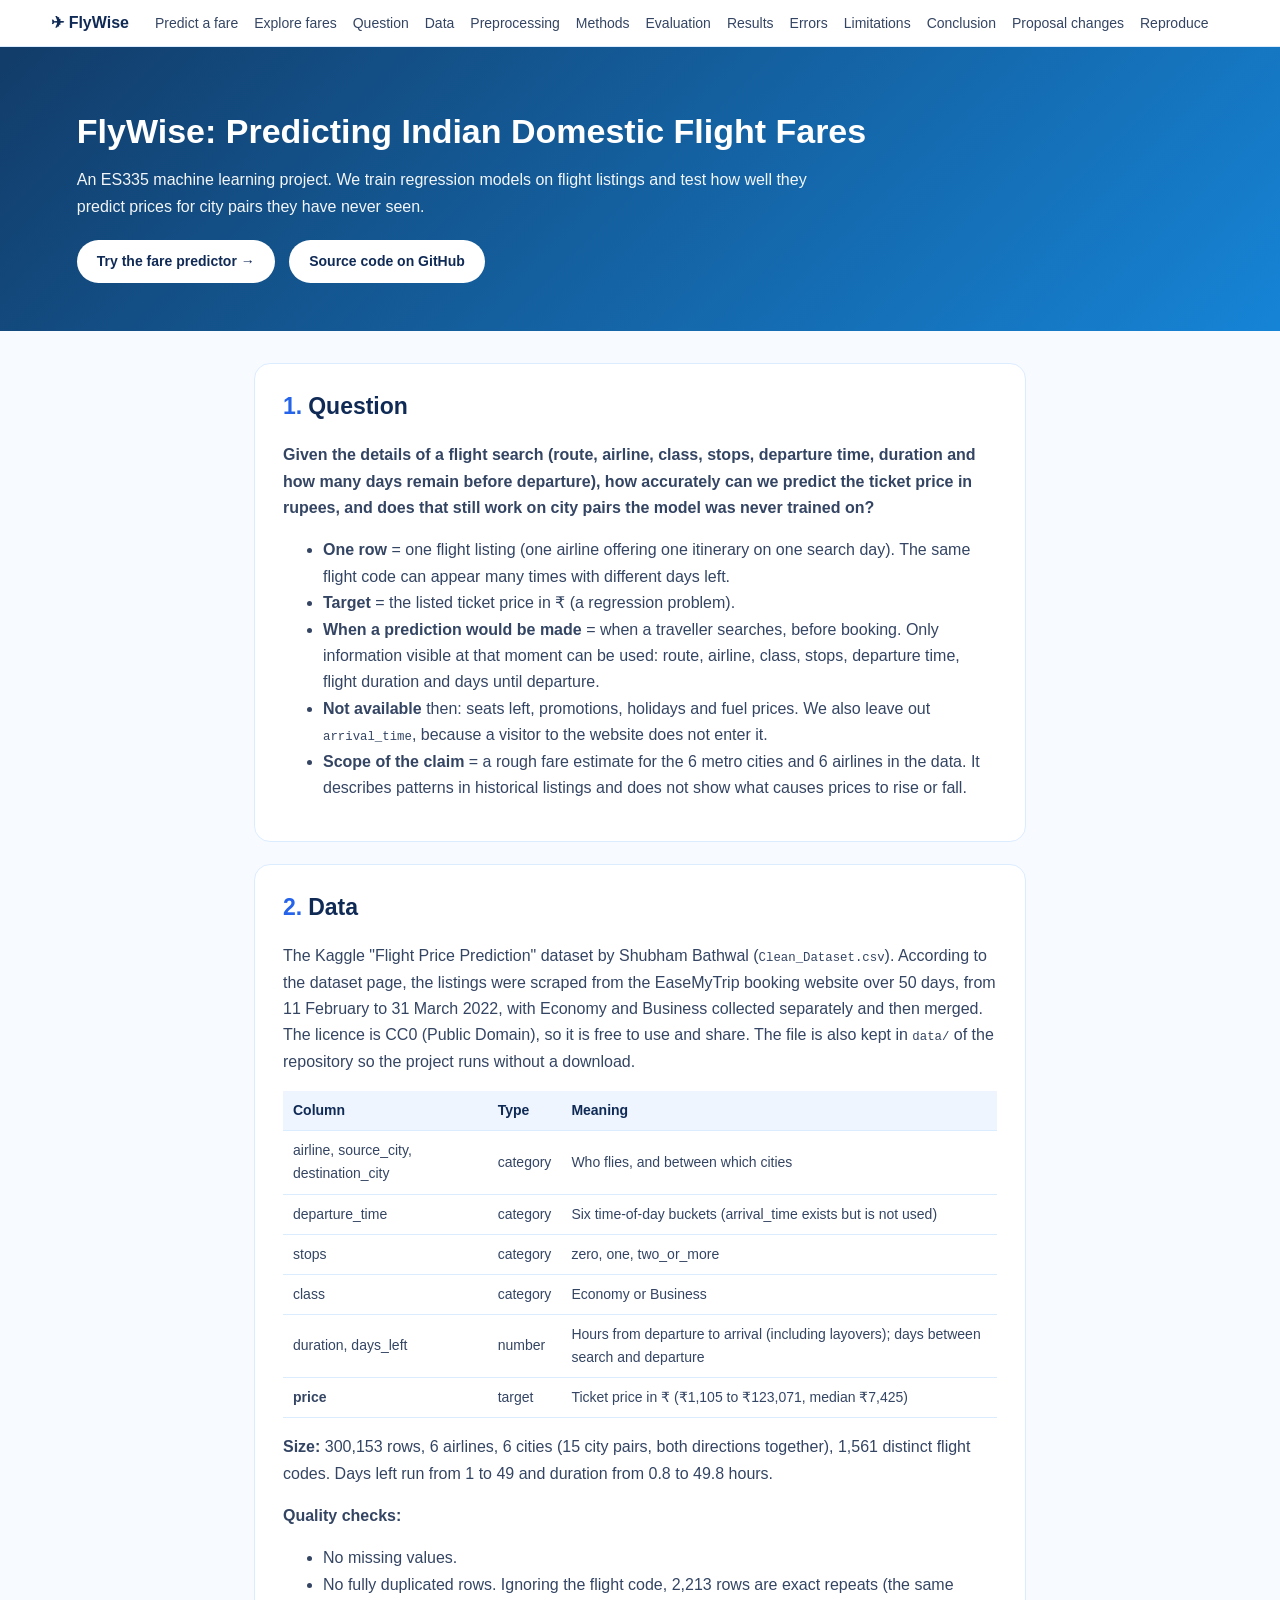
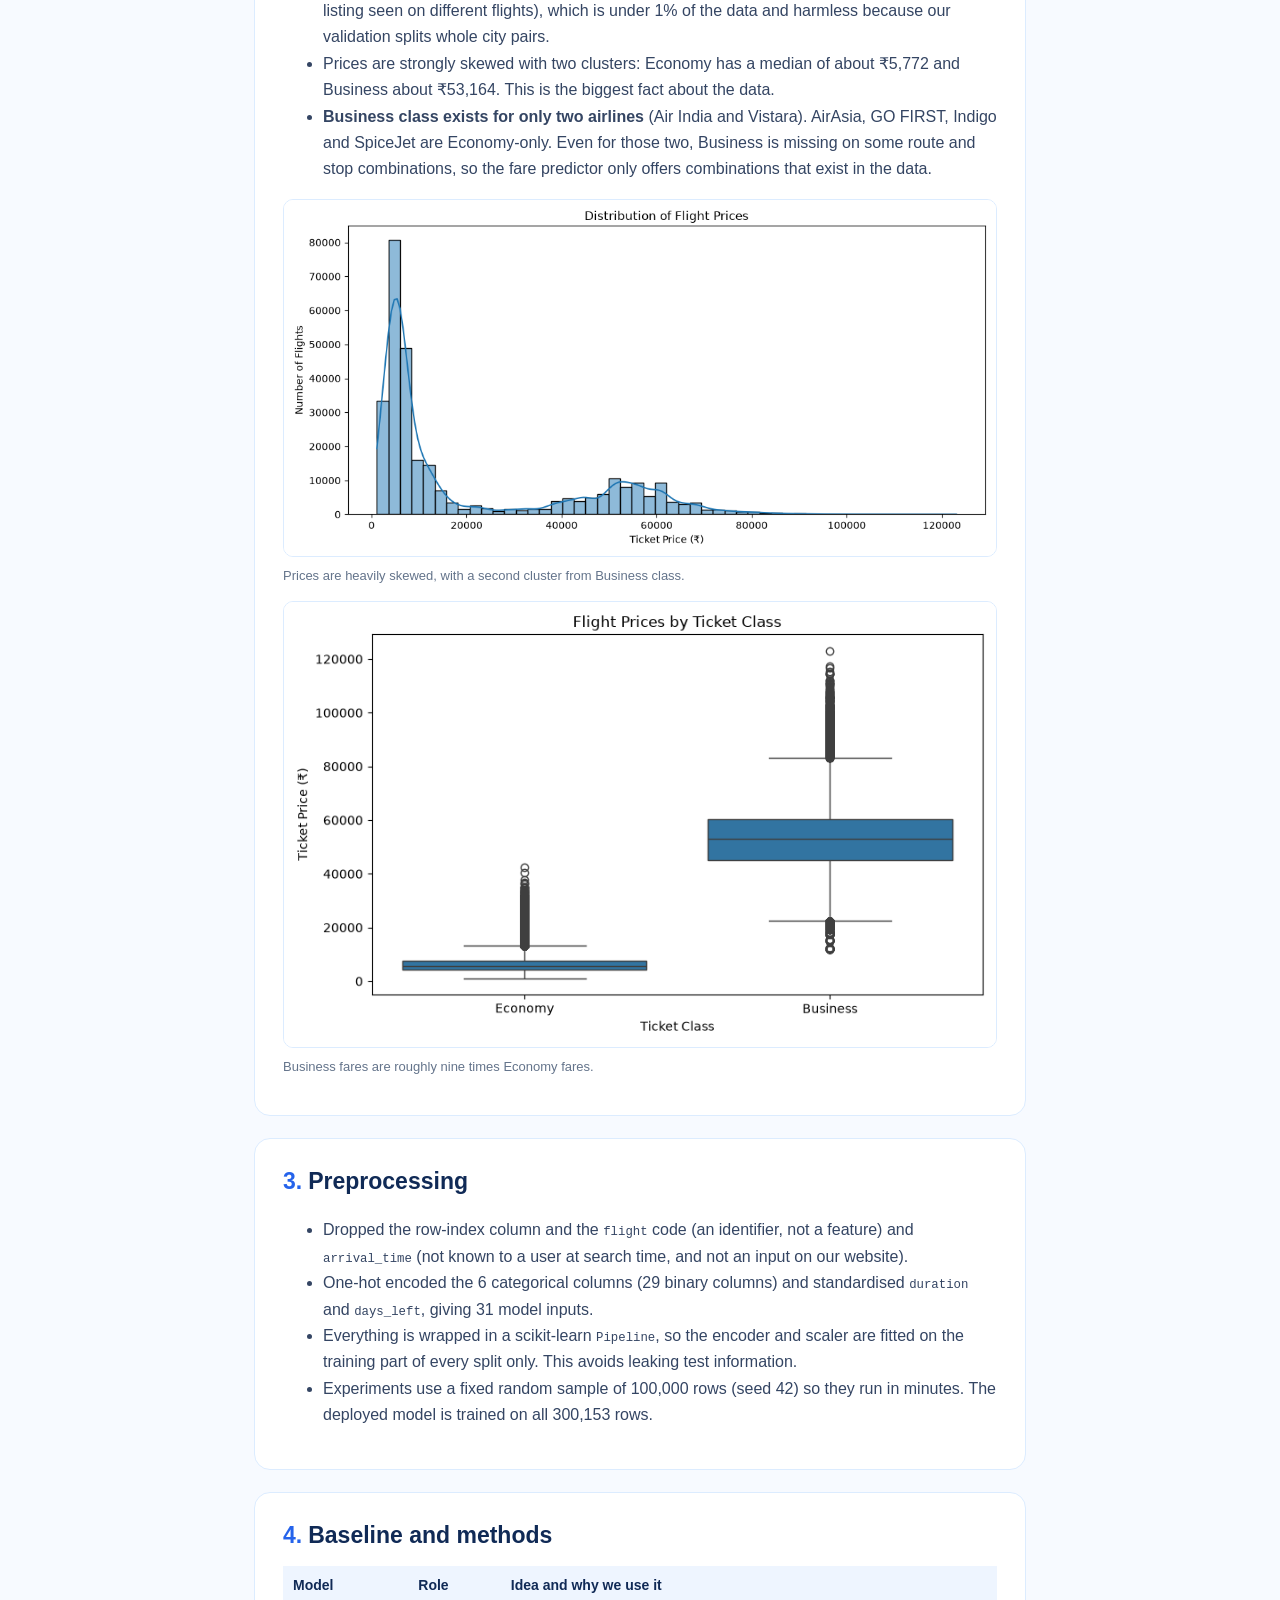
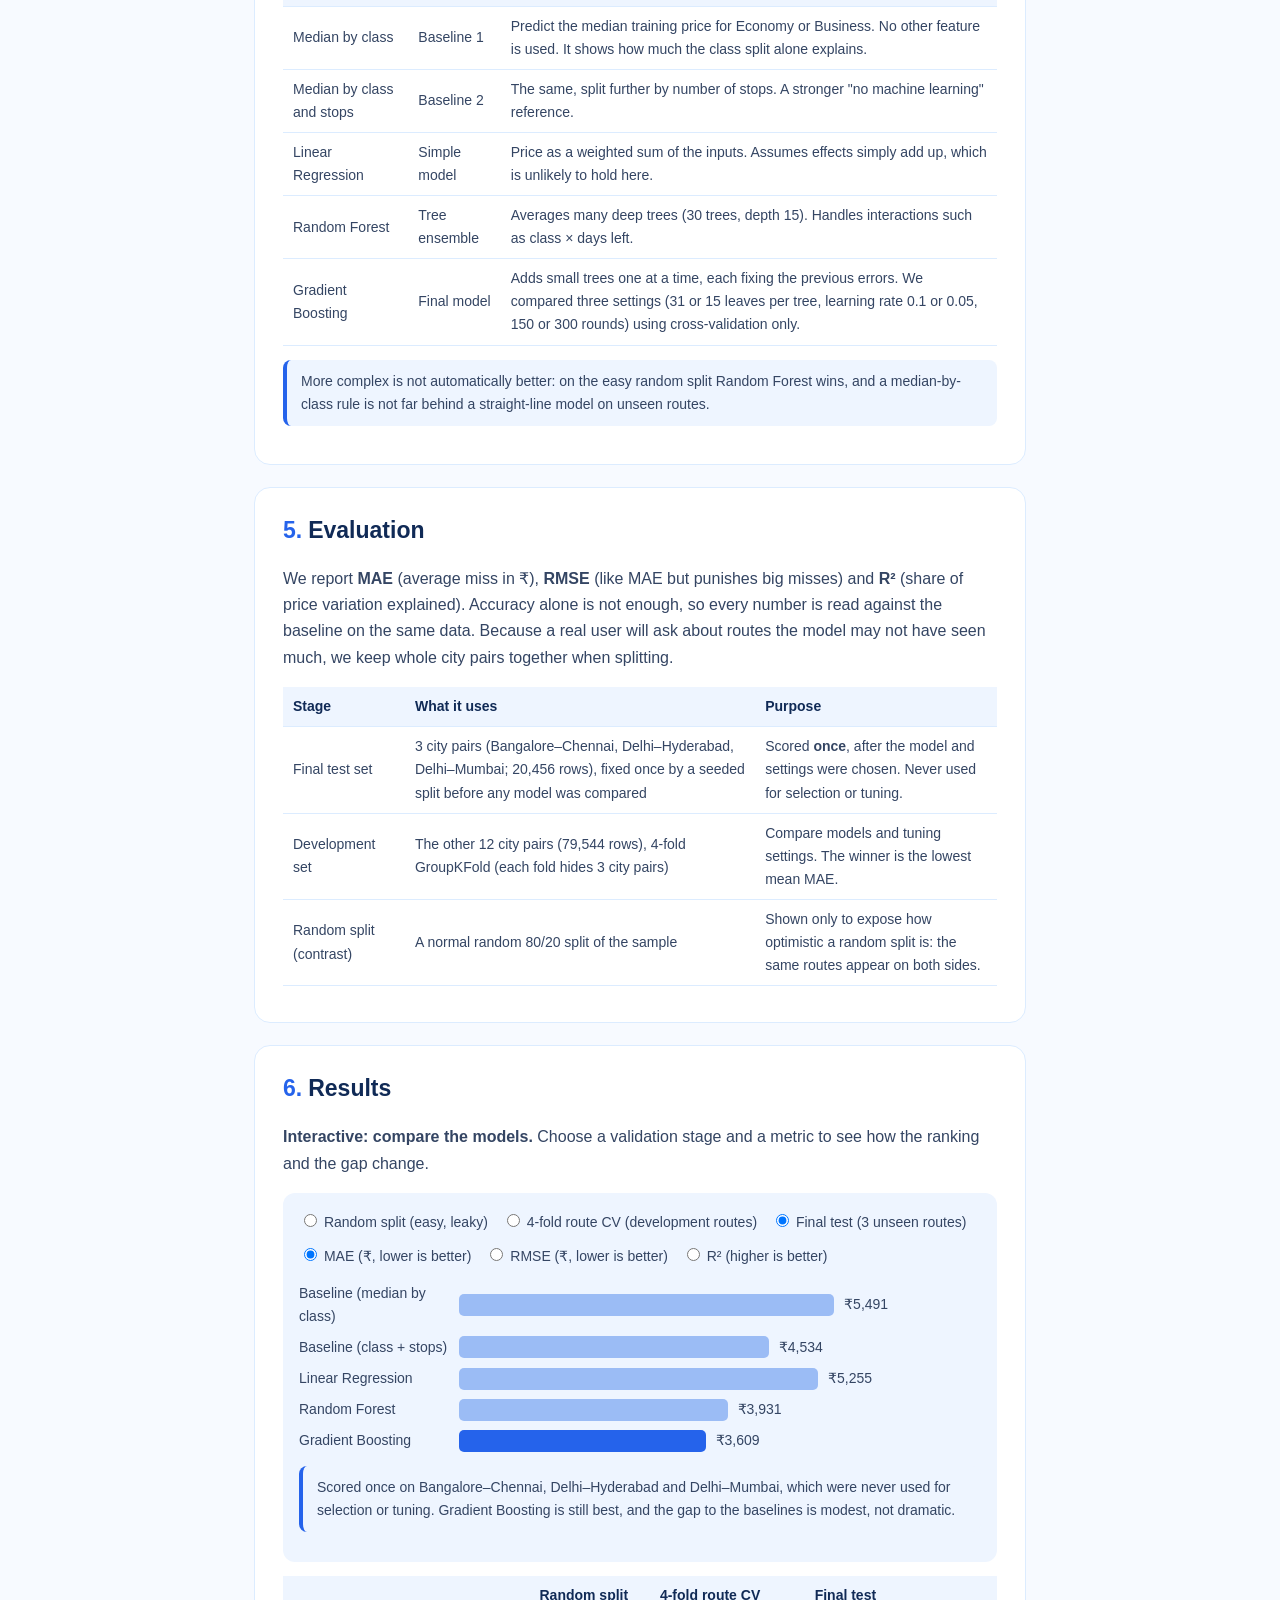
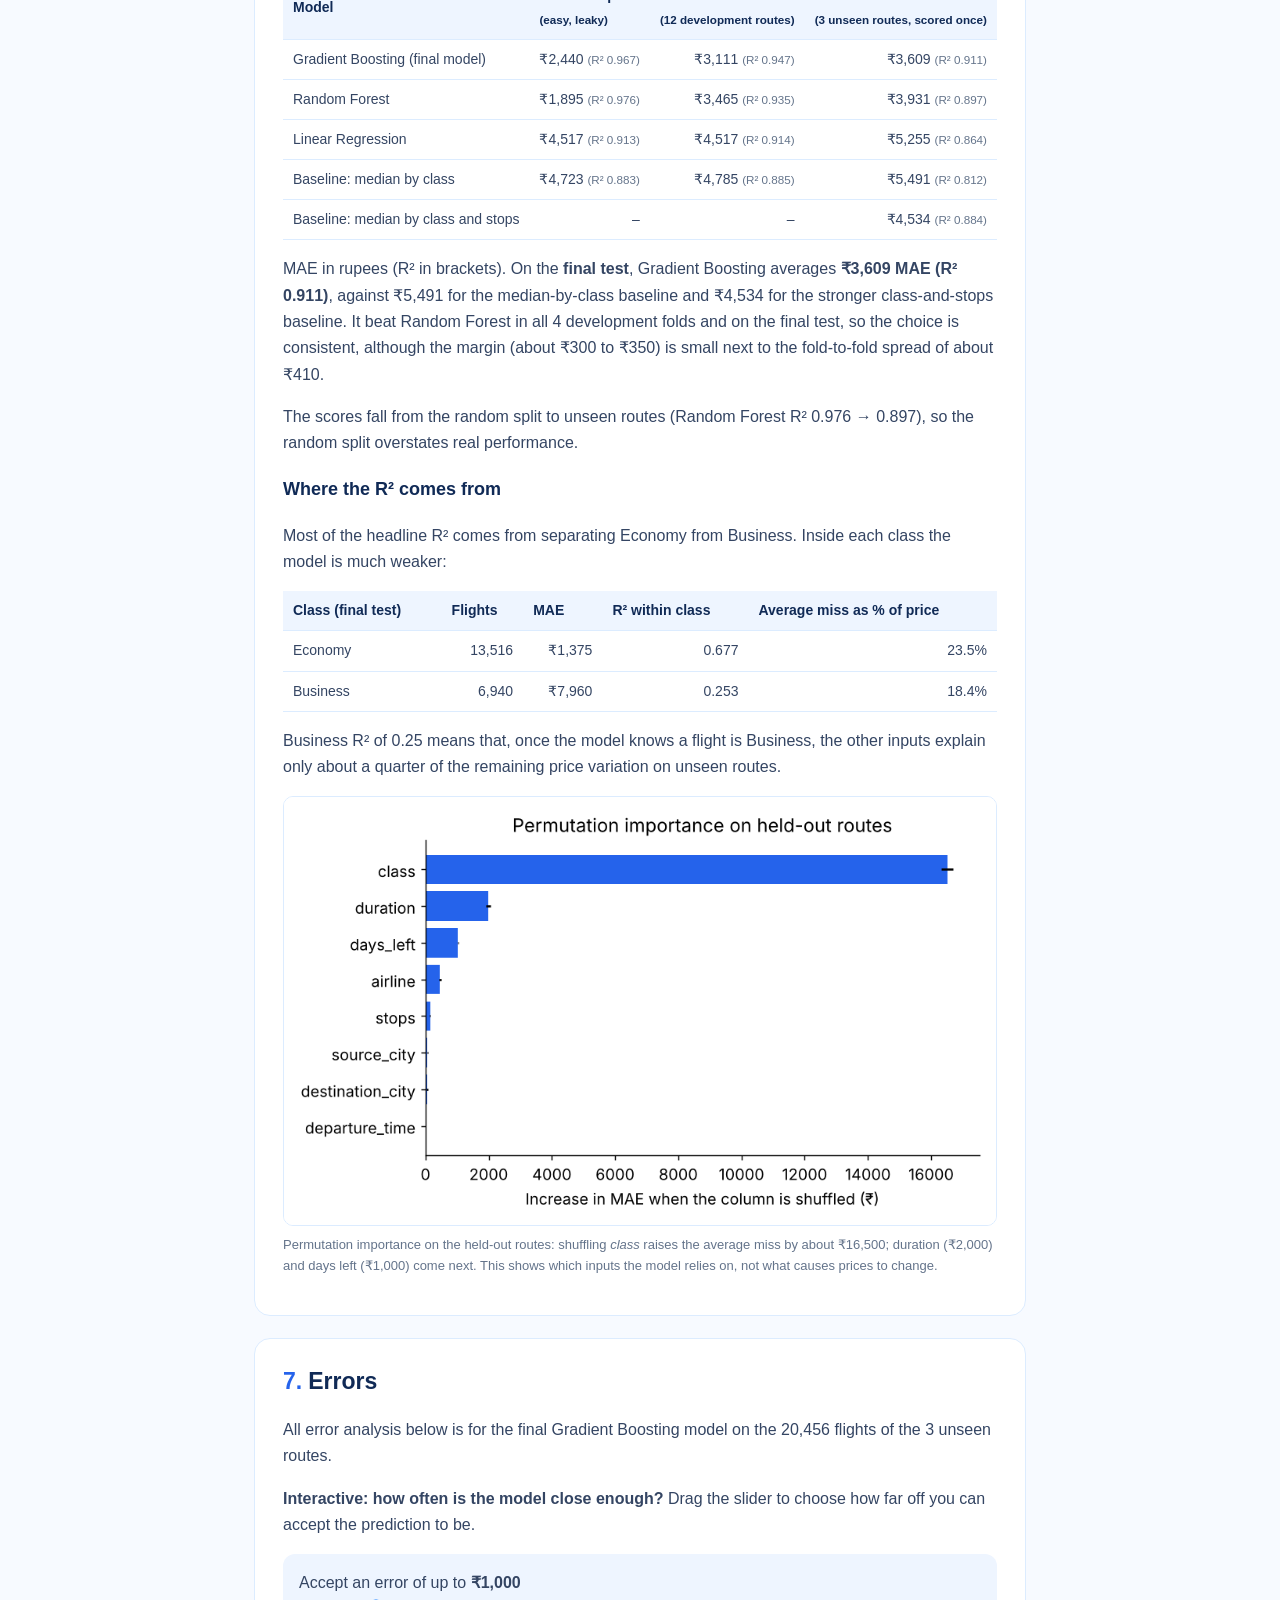
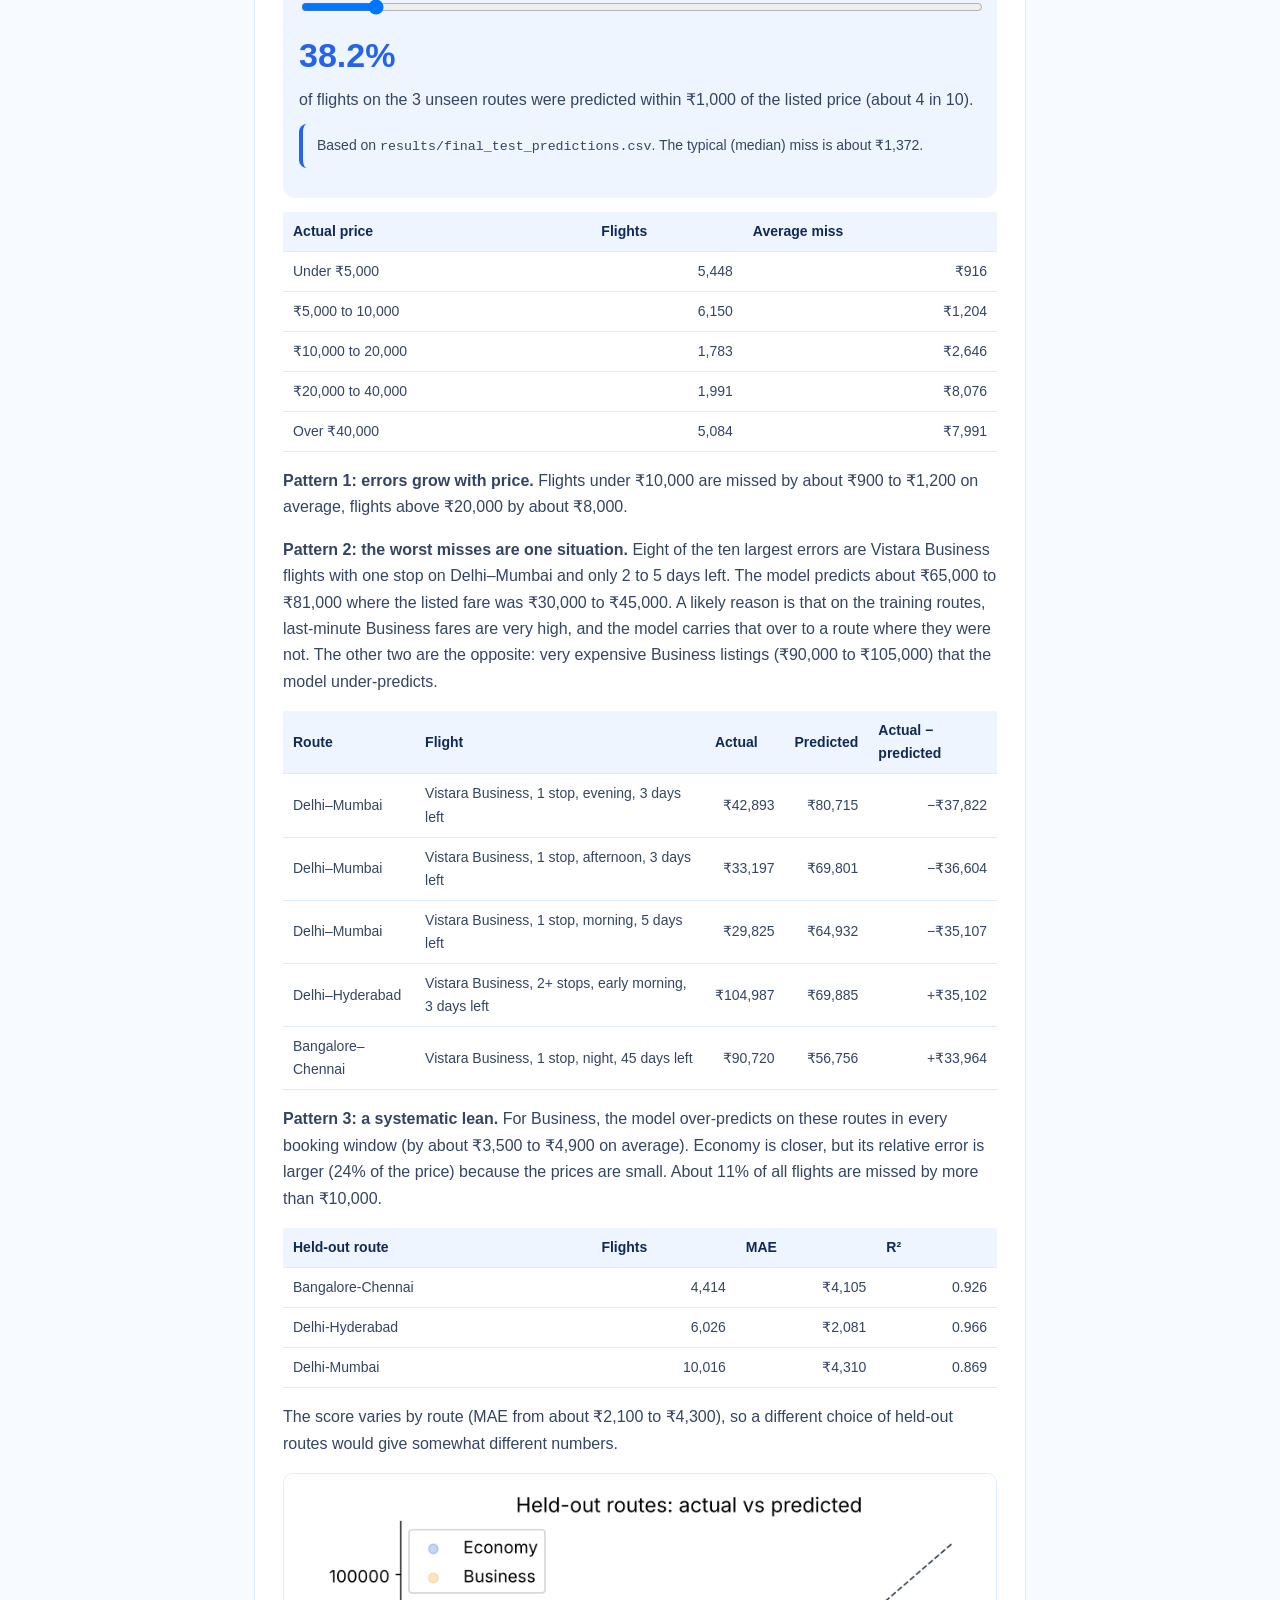
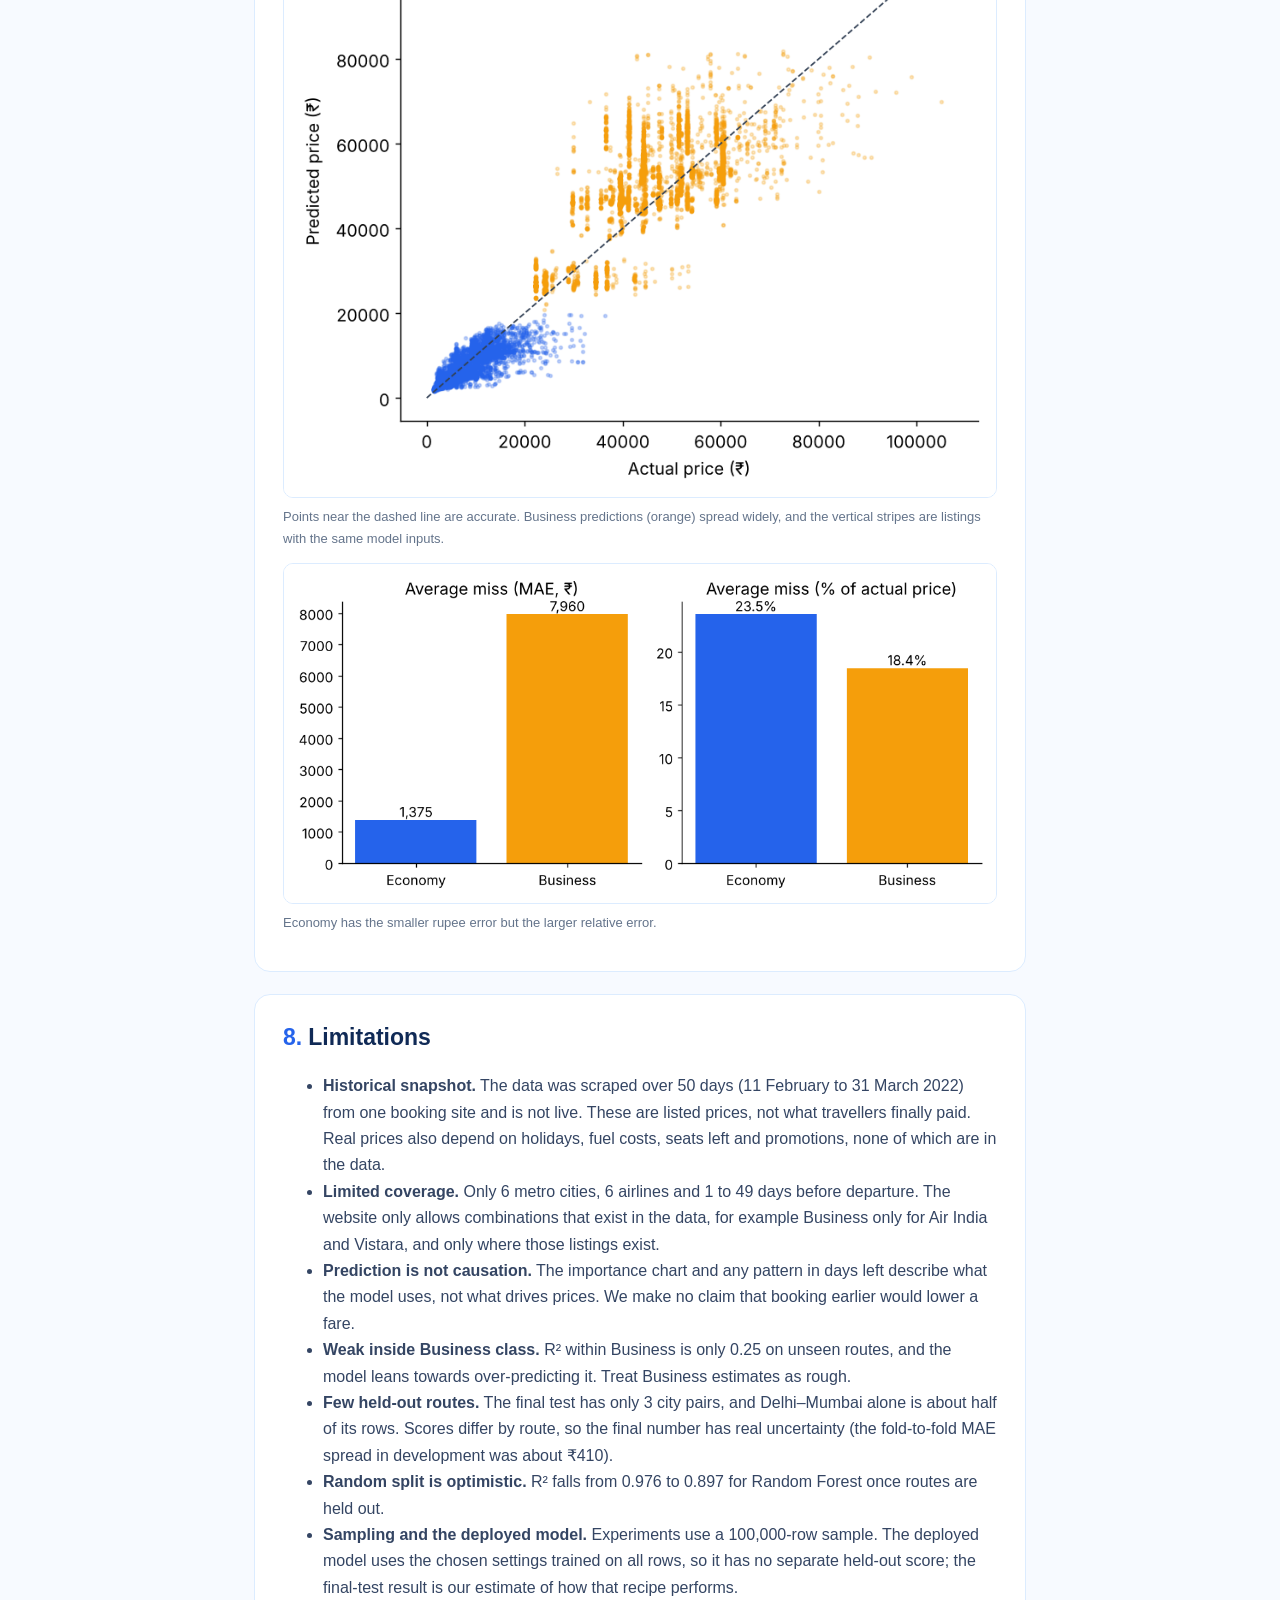
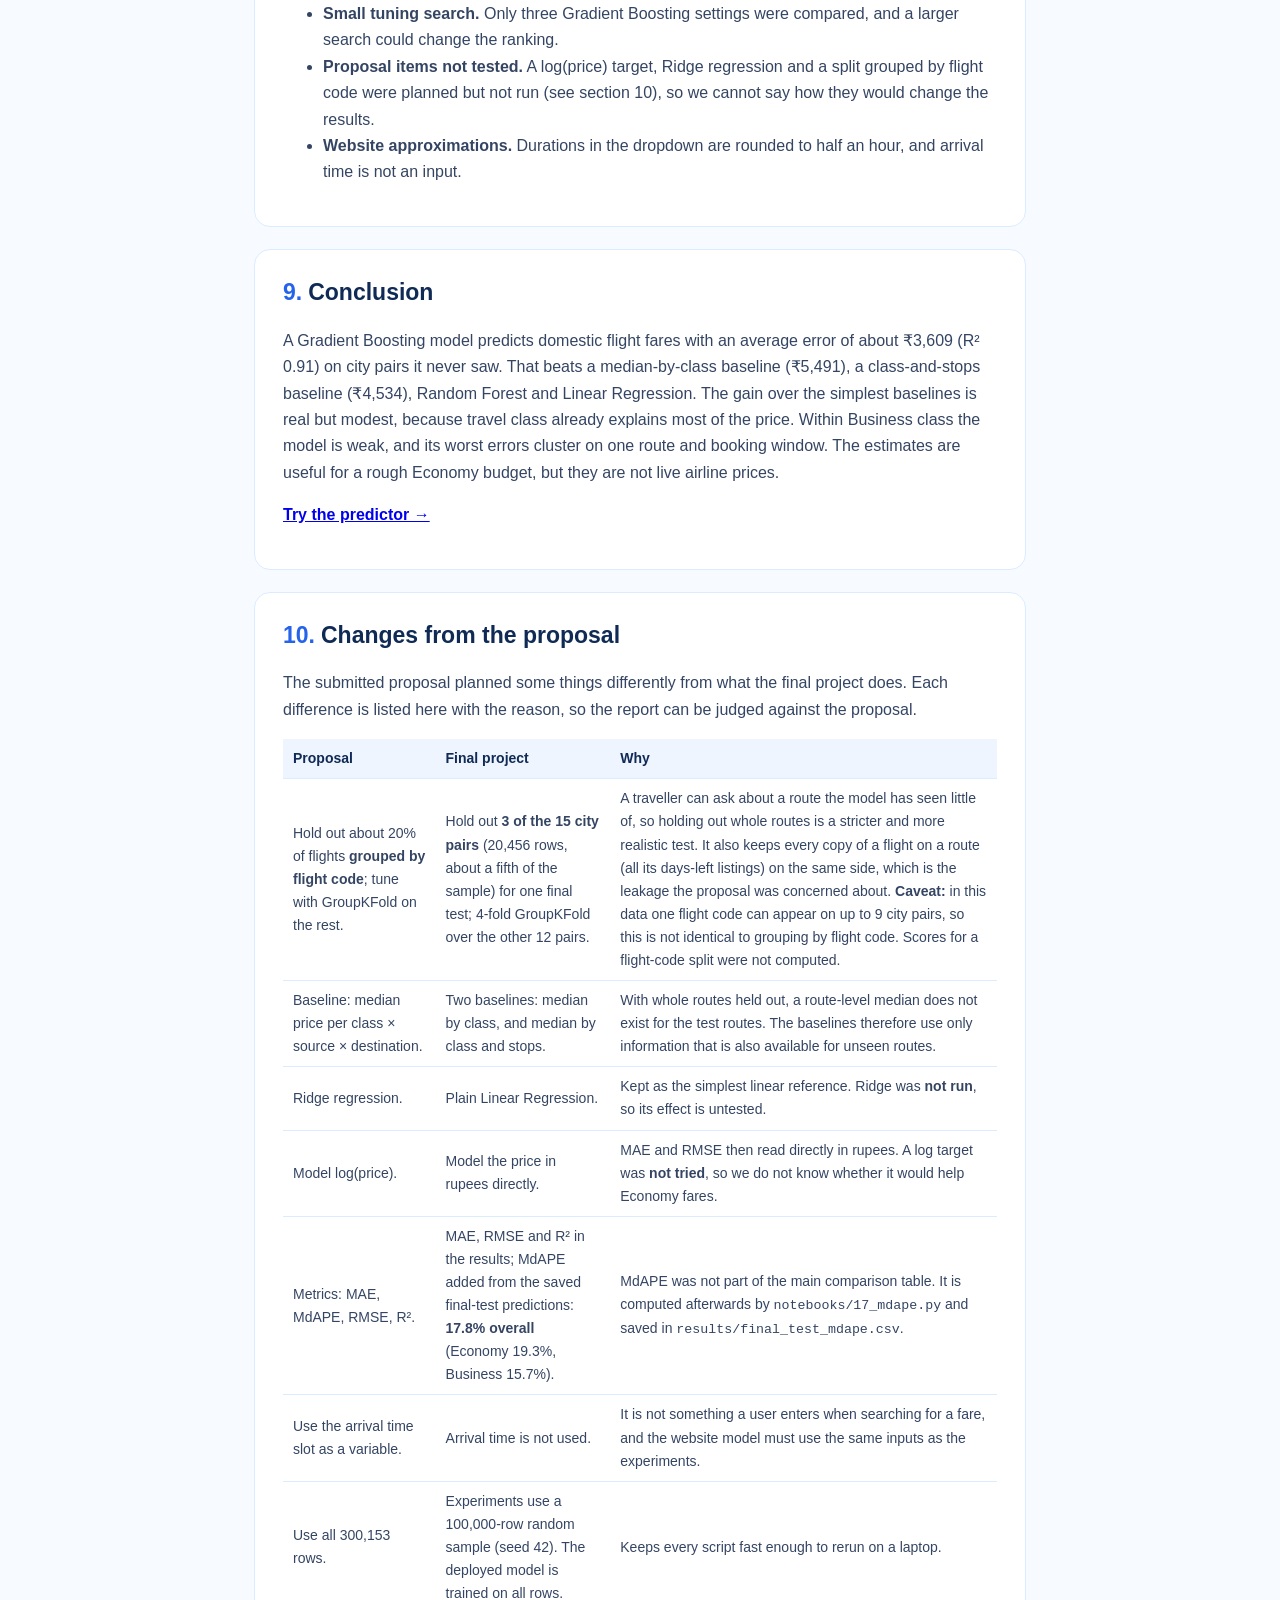
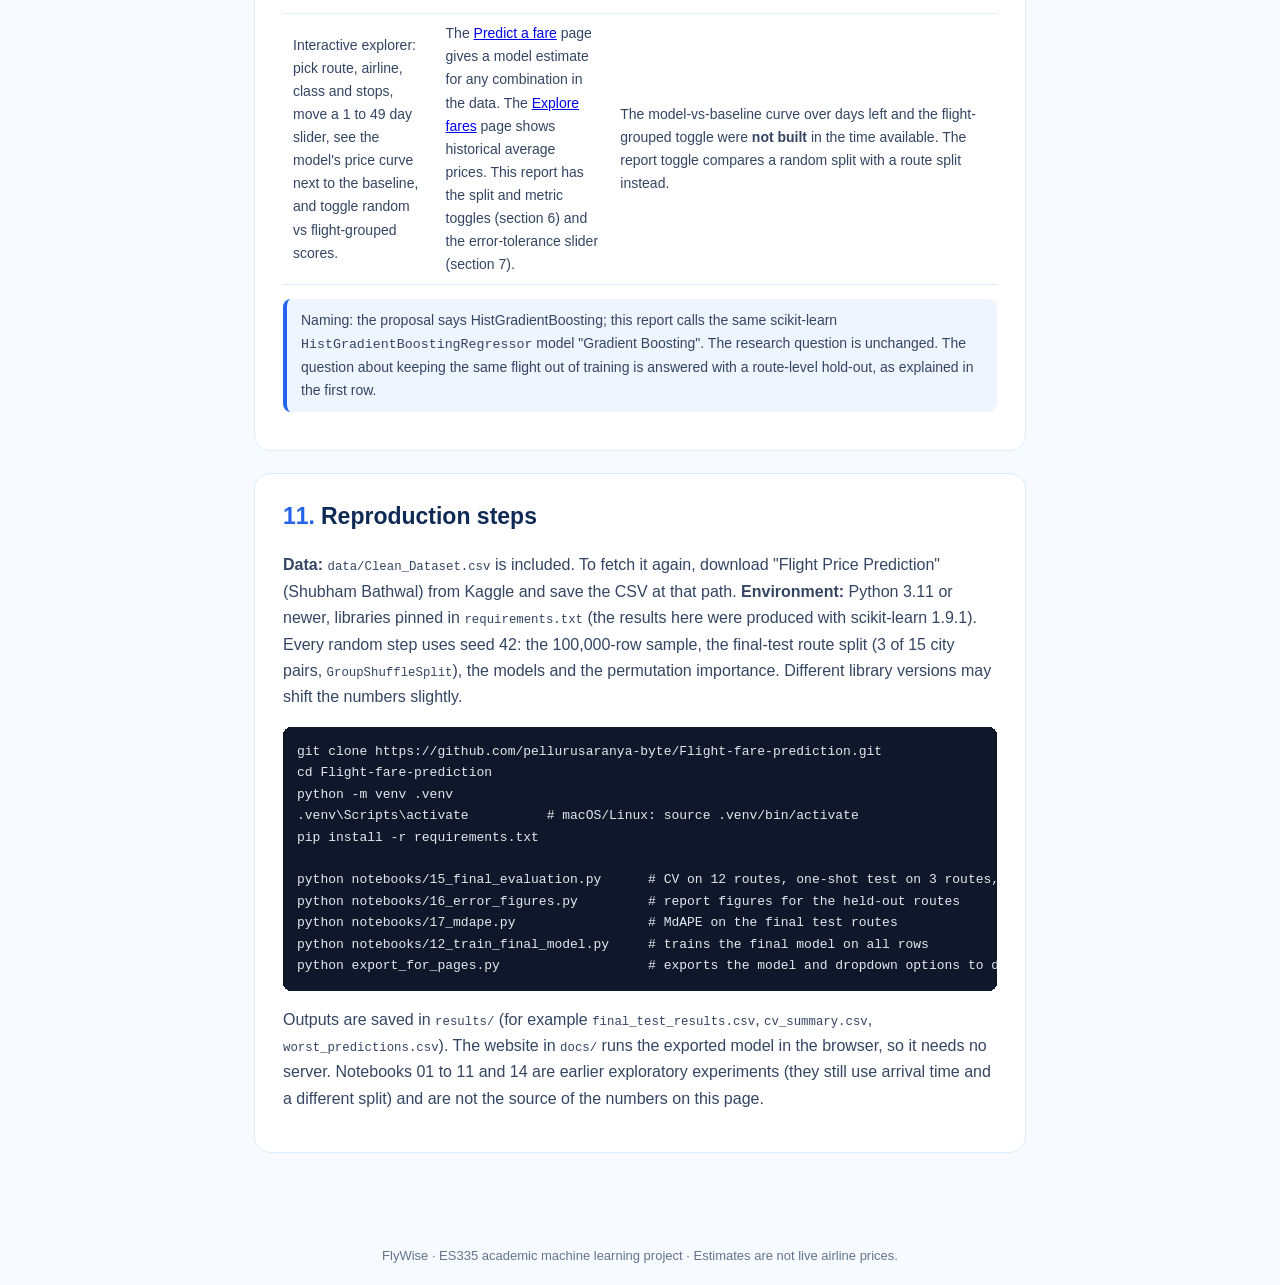
==== docs/index.html @ 6363ef4c "Rename index.html to docs/index.html" ====
<!DOCTYPE html>
<html lang="en">
<head>
<meta charset="UTF-8">
<meta name="viewport" content="width=device-width, initial-scale=1.0">
<title>FlyWise | Project Report</title>
<style>
:root{--ink:#102a56;--text:#344563;--muted:#64748b;--blue:#2563eb;--soft:#eef5ff;--line:#dcecff}
*{box-sizing:border-box}
html{scroll-behavior:smooth;scroll-padding-top:70px}
body{margin:0;font-family:Arial,Helvetica,sans-serif;color:var(--text);line-height:1.65;background:#f7faff}
nav{position:sticky;top:0;z-index:5;background:#fff;border-bottom:1px solid var(--line);padding:10px 4%;display:flex;flex-wrap:wrap;gap:6px 16px;align-items:center}
nav b{color:var(--ink);margin-right:10px}
nav a{color:var(--text);text-decoration:none;font-size:14px}
nav a:hover{color:var(--blue)}
header{background:linear-gradient(135deg,#123c69,#1684d6);color:#fff;padding:56px 6% 48px}
header h1{margin:0 0 8px;font-size:34px}
header p{margin:6px 0;max-width:780px;opacity:.95}
.btn{display:inline-block;margin:14px 10px 0 0;padding:10px 20px;border-radius:30px;background:#fff;color:var(--ink);text-decoration:none;font-weight:bold;font-size:14px}
main{max-width:900px;margin:auto;padding:10px 5% 50px}
section{background:#fff;border:1px solid var(--line);border-radius:16px;padding:24px 28px;margin:22px 0}
h2{color:var(--ink);margin:0 0 10px;font-size:23px}
h2 span{color:var(--blue);margin-right:6px}
table{border-collapse:collapse;width:100%;font-size:14px;margin:12px 0}
th,td{padding:8px 10px;border-bottom:1px solid var(--line);text-align:left}
th{background:var(--soft);color:var(--ink)}
pre{background:#0f172a;color:#e2e8f0;border-radius:8px;font-size:13px;padding:14px;overflow-x:auto}
code{background:none;color:inherit;padding:0;font-size:.95em}
img{max-width:100%;border:1px solid var(--line);border-radius:10px}
figure{margin:14px 0}
figcaption{font-size:13px;color:var(--muted)}
.note{background:var(--soft);border-left:4px solid var(--blue);padding:10px 14px;border-radius:8px;font-size:14px}
.demo{background:var(--soft);border-radius:12px;padding:16px;margin:14px 0}
.demo label{margin-right:14px;font-size:14px;cursor:pointer}
.row{display:flex;align-items:center;gap:10px;margin:8px 0;font-size:14px}
.row .nm{width:150px;flex:none}
.bar{height:22px;background:#9bbcf5;border-radius:5px;min-width:3px;transition:width .35s}
.row.best .bar{background:var(--blue)}
.big{font-size:34px;color:var(--blue);font-weight:bold;margin:4px 0}
input[type=range]{width:100%}
footer{text-align:center;color:var(--muted);font-size:13px;padding:20px}
.num{text-align:right;white-space:nowrap}
.warn{background:#fff7ed;border-left:4px solid #f59e0b;padding:10px 14px;border-radius:8px;font-size:14px}
td small{color:var(--muted)}
</style>
</head>
<body>
<nav>
<b>✈ FlyWise</b>
<a href="predict.html">Predict a fare</a><a href="explore.html">Explore fares</a>
<a href="#question">Question</a><a href="#data">Data</a><a href="#preprocessing">Preprocessing</a><a href="#methods">Methods</a><a href="#evaluation">Evaluation</a><a href="#results">Results</a><a href="#errors">Errors</a><a href="#limitations">Limitations</a><a href="#conclusion">Conclusion</a><a href="#changes">Proposal changes</a><a href="#reproduce">Reproduce</a>
</nav>

<header>
<h1>FlyWise: Predicting Indian Domestic Flight Fares</h1>
<p>An ES335 machine learning project. We train regression models on flight listings and test how well they predict prices for city pairs they have never seen.</p>
<a class="btn" href="predict.html">Try the fare predictor →</a>
<a class="btn" href="https://github.com/pellurusaranya-byte/Flight-fare-prediction">Source code on GitHub</a>
</header>

<main>

<section id="question">
<h2><span>1.</span>Question</h2>
<p><b>Given the details of a flight search (route, airline, class, stops, departure time, duration and how many days remain before departure), how accurately can we predict the ticket price in rupees, and does that still work on city pairs the model was never trained on?</b></p>
<ul>
<li><b>One row</b> = one flight listing (one airline offering one itinerary on one search day). The same flight code can appear many times with different days left.</li>
<li><b>Target</b> = the listed ticket price in ₹ (a regression problem).</li>
<li><b>When a prediction would be made</b> = when a traveller searches, before booking. Only information visible at that moment can be used: route, airline, class, stops, departure time, flight duration and days until departure.</li>
<li><b>Not available</b> then: seats left, promotions, holidays and fuel prices. We also leave out <code>arrival_time</code>, because a visitor to the website does not enter it.</li>
<li><b>Scope of the claim</b> = a rough fare estimate for the 6 metro cities and 6 airlines in the data. It describes patterns in historical listings and does not show what causes prices to rise or fall.</li>
</ul>
</section>

<section id="data">
<h2><span>2.</span>Data</h2>
<p>The Kaggle "Flight Price Prediction" dataset by Shubham Bathwal (<code>Clean_Dataset.csv</code>). According to the dataset page, the listings were scraped from the EaseMyTrip booking website over 50 days, from 11 February to 31 March 2022, with Economy and Business collected separately and then merged. The licence is CC0 (Public Domain), so it is free to use and share. The file is also kept in <code>data/</code> of the repository so the project runs without a download.</p>
<table>
<tr><th>Column</th><th>Type</th><th>Meaning</th></tr>
<tr><td>airline, source_city, destination_city</td><td>category</td><td>Who flies, and between which cities</td></tr>
<tr><td>departure_time</td><td>category</td><td>Six time-of-day buckets (arrival_time exists but is not used)</td></tr>
<tr><td>stops</td><td>category</td><td>zero, one, two_or_more</td></tr>
<tr><td>class</td><td>category</td><td>Economy or Business</td></tr>
<tr><td>duration, days_left</td><td>number</td><td>Hours from departure to arrival (including layovers); days between search and departure</td></tr>
<tr><td><b>price</b></td><td>target</td><td>Ticket price in ₹ (₹1,105 to ₹123,071, median ₹7,425)</td></tr>
</table>
<p><b>Size:</b> 300,153 rows, 6 airlines, 6 cities (15 city pairs, both directions together), 1,561 distinct flight codes. Days left run from 1 to 49 and duration from 0.8 to 49.8 hours.</p>
<p><b>Quality checks:</b></p>
<ul>
<li>No missing values.</li>
<li>No fully duplicated rows. Ignoring the flight code, 2,213 rows are exact repeats (the same listing seen on different flights), which is under 1% of the data and harmless because our validation splits whole city pairs.</li>
<li>Prices are strongly skewed with two clusters: Economy has a median of about ₹5,772 and Business about ₹53,164. This is the biggest fact about the data.</li>
<li><b>Business class exists for only two airlines</b> (Air India and Vistara). AirAsia, GO FIRST, Indigo and SpiceJet are Economy-only. Even for those two, Business is missing on some route and stop combinations, so the fare predictor only offers combinations that exist in the data.</li>
</ul>
<figure><img src="images/price_distribution.png" alt="Distribution of flight prices"><figcaption>Prices are heavily skewed, with a second cluster from Business class.</figcaption></figure>
<figure><img src="images/class_prices.png" alt="Price by travel class"><figcaption>Business fares are roughly nine times Economy fares.</figcaption></figure>
</section>

<section id="preprocessing">
<h2><span>3.</span>Preprocessing</h2>
<ul>
<li>Dropped the row-index column and the <code>flight</code> code (an identifier, not a feature) and <code>arrival_time</code> (not known to a user at search time, and not an input on our website).</li>
<li>One-hot encoded the 6 categorical columns (29 binary columns) and standardised <code>duration</code> and <code>days_left</code>, giving 31 model inputs.</li>
<li>Everything is wrapped in a scikit-learn <code>Pipeline</code>, so the encoder and scaler are fitted on the training part of every split only. This avoids leaking test information.</li>
<li>Experiments use a fixed random sample of 100,000 rows (seed 42) so they run in minutes. The deployed model is trained on all 300,153 rows.</li>
</ul>
</section>

<section id="methods">
<h2><span>4.</span>Baseline and methods</h2>
<table>
<tr><th>Model</th><th>Role</th><th>Idea and why we use it</th></tr>
<tr><td>Median by class</td><td>Baseline 1</td><td>Predict the median training price for Economy or Business. No other feature is used. It shows how much the class split alone explains.</td></tr>
<tr><td>Median by class and stops</td><td>Baseline 2</td><td>The same, split further by number of stops. A stronger "no machine learning" reference.</td></tr>
<tr><td>Linear Regression</td><td>Simple model</td><td>Price as a weighted sum of the inputs. Assumes effects simply add up, which is unlikely to hold here.</td></tr>
<tr><td>Random Forest</td><td>Tree ensemble</td><td>Averages many deep trees (30 trees, depth 15). Handles interactions such as class × days left.</td></tr>
<tr><td>Gradient Boosting</td><td>Final model</td><td>Adds small trees one at a time, each fixing the previous errors. We compared three settings (31 or 15 leaves per tree, learning rate 0.1 or 0.05, 150 or 300 rounds) using cross-validation only.</td></tr>
</table>
<p class="note">More complex is not automatically better: on the easy random split Random Forest wins, and a median-by-class rule is not far behind a straight-line model on unseen routes.</p>
</section>

<section id="evaluation">
<h2><span>5.</span>Evaluation</h2>
<p>We report <b>MAE</b> (average miss in ₹), <b>RMSE</b> (like MAE but punishes big misses) and <b>R²</b> (share of price variation explained). Accuracy alone is not enough, so every number is read against the baseline on the same data. Because a real user will ask about routes the model may not have seen much, we keep whole city pairs together when splitting.</p>
<table>
<tr><th>Stage</th><th>What it uses</th><th>Purpose</th></tr>
<tr><td>Final test set</td><td>3 city pairs (Bangalore–Chennai, Delhi–Hyderabad, Delhi–Mumbai; 20,456 rows), fixed once by a seeded split before any model was compared</td><td>Scored <b>once</b>, after the model and settings were chosen. Never used for selection or tuning.</td></tr>
<tr><td>Development set</td><td>The other 12 city pairs (79,544 rows), 4-fold GroupKFold (each fold hides 3 city pairs)</td><td>Compare models and tuning settings. The winner is the lowest mean MAE.</td></tr>
<tr><td>Random split (contrast)</td><td>A normal random 80/20 split of the sample</td><td>Shown only to expose how optimistic a random split is: the same routes appear on both sides.</td></tr>
</table>
</section>

<section id="results">
<h2><span>6.</span>Results</h2>
<p><b>Interactive: compare the models.</b> Choose a validation stage and a metric to see how the ranking and the gap change.</p>
<div class="demo">
<div id="setup-opts"></div>
<div style="margin:8px 0 12px" id="metric-opts"></div>
<div id="bars"></div>
<p class="note" id="caption"></p>
</div>
<table>
<tr><th>Model</th><th>Random split<br><small>(easy, leaky)</small></th><th>4-fold route CV<br><small>(12 development routes)</small></th><th>Final test<br><small>(3 unseen routes, scored once)</small></th></tr>
<tr><td>Gradient Boosting (final model)</td><td class='num'>₹2,440 <small>(R² 0.967)</small></td><td class='num'>₹3,111 <small>(R² 0.947)</small></td><td class='num'>₹3,609 <small>(R² 0.911)</small></td></tr>
<tr><td>Random Forest</td><td class='num'>₹1,895 <small>(R² 0.976)</small></td><td class='num'>₹3,465 <small>(R² 0.935)</small></td><td class='num'>₹3,931 <small>(R² 0.897)</small></td></tr>
<tr><td>Linear Regression</td><td class='num'>₹4,517 <small>(R² 0.913)</small></td><td class='num'>₹4,517 <small>(R² 0.914)</small></td><td class='num'>₹5,255 <small>(R² 0.864)</small></td></tr>
<tr><td>Baseline: median by class</td><td class='num'>₹4,723 <small>(R² 0.883)</small></td><td class='num'>₹4,785 <small>(R² 0.885)</small></td><td class='num'>₹5,491 <small>(R² 0.812)</small></td></tr>
<tr><td>Baseline: median by class and stops</td><td class='num'>–</td><td class='num'>–</td><td class='num'>₹4,534 <small>(R² 0.884)</small></td></tr>
</table>
<p>MAE in rupees (R² in brackets). On the <b>final test</b>, Gradient Boosting averages <b>₹3,609 MAE (R² 0.911)</b>, against ₹5,491 for the median-by-class baseline and ₹4,534 for the stronger class-and-stops baseline. It beat Random Forest in all 4 development folds and on the final test, so the choice is consistent, although the margin (about ₹300 to ₹350) is small next to the fold-to-fold spread of about ₹410.</p>
<p>The scores fall from the random split to unseen routes (Random Forest R² 0.976 → 0.897), so the random split overstates real performance.</p>
<h3 style="color:var(--ink);font-size:18px">Where the R² comes from</h3>
<p>Most of the headline R² comes from separating Economy from Business. Inside each class the model is much weaker:</p>
<table>
<tr><th>Class (final test)</th><th>Flights</th><th>MAE</th><th>R² within class</th><th>Average miss as % of price</th></tr>
<tr><td>Economy</td><td class="num">13,516</td><td class="num">₹1,375</td><td class="num">0.677</td><td class="num">23.5%</td></tr>
<tr><td>Business</td><td class="num">6,940</td><td class="num">₹7,960</td><td class="num">0.253</td><td class="num">18.4%</td></tr>
</table>
<p>Business R² of 0.25 means that, once the model knows a flight is Business, the other inputs explain only about a quarter of the remaining price variation on unseen routes.</p>
<figure><img src="images/feature_importance.png" alt="Permutation importance on held-out routes"><figcaption>Permutation importance on the held-out routes: shuffling <i>class</i> raises the average miss by about ₹16,500; duration (₹2,000) and days left (₹1,000) come next. This shows which inputs the model relies on, not what causes prices to change.</figcaption></figure>
</section>

<section id="errors">
<h2><span>7.</span>Errors</h2>
<p>All error analysis below is for the final Gradient Boosting model on the 20,456 flights of the 3 unseen routes.</p>
<p><b>Interactive: how often is the model close enough?</b> Drag the slider to choose how far off you can accept the prediction to be.</p>
<div class="demo">
<div>Accept an error of up to <b id="tol">₹1,000</b></div>
<input type="range" id="slider" min="0" max="40" value="4">
<div class="big" id="pct"></div>
<div id="pct-text"></div>
<p class="note" style="margin-top:10px">Based on <code>results/final_test_predictions.csv</code>. The typical (median) miss is about ₹1,372.</p>
</div>
<table>
<tr><th>Actual price</th><th>Flights</th><th>Average miss</th></tr>
<tr><td>Under ₹5,000</td><td class='num'>5,448</td><td class='num'>₹916</td></tr><tr><td>₹5,000 to 10,000</td><td class='num'>6,150</td><td class='num'>₹1,204</td></tr><tr><td>₹10,000 to 20,000</td><td class='num'>1,783</td><td class='num'>₹2,646</td></tr><tr><td>₹20,000 to 40,000</td><td class='num'>1,991</td><td class='num'>₹8,076</td></tr><tr><td>Over ₹40,000</td><td class='num'>5,084</td><td class='num'>₹7,991</td></tr></table>
<p><b>Pattern 1: errors grow with price.</b> Flights under ₹10,000 are missed by about ₹900 to ₹1,200 on average, flights above ₹20,000 by about ₹8,000.</p>
<p><b>Pattern 2: the worst misses are one situation.</b> Eight of the ten largest errors are Vistara Business flights with one stop on Delhi–Mumbai and only 2 to 5 days left. The model predicts about ₹65,000 to ₹81,000 where the listed fare was ₹30,000 to ₹45,000. A likely reason is that on the training routes, last-minute Business fares are very high, and the model carries that over to a route where they were not. The other two are the opposite: very expensive Business listings (₹90,000 to ₹105,000) that the model under-predicts.</p>
<table>
<tr><th>Route</th><th>Flight</th><th>Actual</th><th>Predicted</th><th>Actual − predicted</th></tr>
<tr><td>Delhi–Mumbai</td><td>Vistara Business, 1 stop, evening, 3 days left</td><td class='num'>₹42,893</td><td class='num'>₹80,715</td><td class='num'>−₹37,822</td></tr><tr><td>Delhi–Mumbai</td><td>Vistara Business, 1 stop, afternoon, 3 days left</td><td class='num'>₹33,197</td><td class='num'>₹69,801</td><td class='num'>−₹36,604</td></tr><tr><td>Delhi–Mumbai</td><td>Vistara Business, 1 stop, morning, 5 days left</td><td class='num'>₹29,825</td><td class='num'>₹64,932</td><td class='num'>−₹35,107</td></tr><tr><td>Delhi–Hyderabad</td><td>Vistara Business, 2+ stops, early morning, 3 days left</td><td class='num'>₹104,987</td><td class='num'>₹69,885</td><td class='num'>+₹35,102</td></tr><tr><td>Bangalore–Chennai</td><td>Vistara Business, 1 stop, night, 45 days left</td><td class='num'>₹90,720</td><td class='num'>₹56,756</td><td class='num'>+₹33,964</td></tr>
</table>
<p><b>Pattern 3: a systematic lean.</b> For Business, the model over-predicts on these routes in every booking window (by about ₹3,500 to ₹4,900 on average). Economy is closer, but its relative error is larger (24% of the price) because the prices are small. About 11% of all flights are missed by more than ₹10,000.</p>
<table>
<tr><th>Held-out route</th><th>Flights</th><th>MAE</th><th>R²</th></tr>
<tr><td>Bangalore-Chennai</td><td class='num'>4,414</td><td class='num'>₹4,105</td><td class='num'>0.926</td></tr><tr><td>Delhi-Hyderabad</td><td class='num'>6,026</td><td class='num'>₹2,081</td><td class='num'>0.966</td></tr><tr><td>Delhi-Mumbai</td><td class='num'>10,016</td><td class='num'>₹4,310</td><td class='num'>0.869</td></tr></table>
<p>The score varies by route (MAE from about ₹2,100 to ₹4,300), so a different choice of held-out routes would give somewhat different numbers.</p>
<figure><img src="images/actual_vs_predicted.png" alt="Actual vs predicted prices on held-out routes"><figcaption>Points near the dashed line are accurate. Business predictions (orange) spread widely, and the vertical stripes are listings with the same model inputs.</figcaption></figure>
<figure><img src="images/class_wise_errors.png" alt="Errors by class"><figcaption>Economy has the smaller rupee error but the larger relative error.</figcaption></figure>
</section>

<section id="limitations">
<h2><span>8.</span>Limitations</h2>
<ul>
<li><b>Historical snapshot.</b> The data was scraped over 50 days (11 February to 31 March 2022) from one booking site and is not live. These are listed prices, not what travellers finally paid. Real prices also depend on holidays, fuel costs, seats left and promotions, none of which are in the data.</li>
<li><b>Limited coverage.</b> Only 6 metro cities, 6 airlines and 1 to 49 days before departure. The website only allows combinations that exist in the data, for example Business only for Air India and Vistara, and only where those listings exist.</li>
<li><b>Prediction is not causation.</b> The importance chart and any pattern in days left describe what the model uses, not what drives prices. We make no claim that booking earlier would lower a fare.</li>
<li><b>Weak inside Business class.</b> R² within Business is only 0.25 on unseen routes, and the model leans towards over-predicting it. Treat Business estimates as rough.</li>
<li><b>Few held-out routes.</b> The final test has only 3 city pairs, and Delhi–Mumbai alone is about half of its rows. Scores differ by route, so the final number has real uncertainty (the fold-to-fold MAE spread in development was about ₹410).</li>
<li><b>Random split is optimistic.</b> R² falls from 0.976 to 0.897 for Random Forest once routes are held out.</li>
<li><b>Sampling and the deployed model.</b> Experiments use a 100,000-row sample. The deployed model uses the chosen settings trained on all rows, so it has no separate held-out score; the final-test result is our estimate of how that recipe performs.</li>
<li><b>Small tuning search.</b> Only three Gradient Boosting settings were compared, and a larger search could change the ranking.</li>
<li><b>Proposal items not tested.</b> A log(price) target, Ridge regression and a split grouped by flight code were planned but not run (see section 10), so we cannot say how they would change the results.</li>
<li><b>Website approximations.</b> Durations in the dropdown are rounded to half an hour, and arrival time is not an input.</li>
</ul>
</section>

<section id="conclusion">
<h2><span>9.</span>Conclusion</h2>
<p>A Gradient Boosting model predicts domestic flight fares with an average error of about ₹3,609 (R² 0.91) on city pairs it never saw. That beats a median-by-class baseline (₹5,491), a class-and-stops baseline (₹4,534), Random Forest and Linear Regression. The gain over the simplest baselines is real but modest, because travel class already explains most of the price. Within Business class the model is weak, and its worst errors cluster on one route and booking window. The estimates are useful for a rough Economy budget, but they are not live airline prices.</p>
<p><a href="predict.html"><b>Try the predictor →</b></a></p>
</section>

<section id="changes">
<h2><span>10.</span>Changes from the proposal</h2>
<p>The submitted proposal planned some things differently from what the final project does. Each difference is listed here with the reason, so the report can be judged against the proposal.</p>
<table>
<tr><th>Proposal</th><th>Final project</th><th>Why</th></tr>
<tr><td>Hold out about 20% of flights <b>grouped by flight code</b>; tune with GroupKFold on the rest.</td><td>Hold out <b>3 of the 15 city pairs</b> (20,456 rows, about a fifth of the sample) for one final test; 4-fold GroupKFold over the other 12 pairs.</td><td>A traveller can ask about a route the model has seen little of, so holding out whole routes is a stricter and more realistic test. It also keeps every copy of a flight on a route (all its days-left listings) on the same side, which is the leakage the proposal was concerned about. <b>Caveat:</b> in this data one flight code can appear on up to 9 city pairs, so this is not identical to grouping by flight code. Scores for a flight-code split were not computed.</td></tr>
<tr><td>Baseline: median price per class × source × destination.</td><td>Two baselines: median by class, and median by class and stops.</td><td>With whole routes held out, a route-level median does not exist for the test routes. The baselines therefore use only information that is also available for unseen routes.</td></tr>
<tr><td>Ridge regression.</td><td>Plain Linear Regression.</td><td>Kept as the simplest linear reference. Ridge was <b>not run</b>, so its effect is untested.</td></tr>
<tr><td>Model log(price).</td><td>Model the price in rupees directly.</td><td>MAE and RMSE then read directly in rupees. A log target was <b>not tried</b>, so we do not know whether it would help Economy fares.</td></tr>
<tr><td>Metrics: MAE, MdAPE, RMSE, R².</td><td>MAE, RMSE and R² in the results; MdAPE added from the saved final-test predictions: <b>17.8% overall</b> (Economy 19.3%, Business 15.7%).</td><td>MdAPE was not part of the main comparison table. It is computed afterwards by <code>notebooks/17_mdape.py</code> and saved in <code>results/final_test_mdape.csv</code>.</td></tr>
<tr><td>Use the arrival time slot as a variable.</td><td>Arrival time is not used.</td><td>It is not something a user enters when searching for a fare, and the website model must use the same inputs as the experiments.</td></tr>
<tr><td>Use all 300,153 rows.</td><td>Experiments use a 100,000-row random sample (seed 42). The deployed model is trained on all rows.</td><td>Keeps every script fast enough to rerun on a laptop.</td></tr>
<tr><td>Interactive explorer: pick route, airline, class and stops, move a 1 to 49 day slider, see the model's price curve next to the baseline, and toggle random vs flight-grouped scores.</td><td>The <a href="predict.html">Predict a fare</a> page gives a model estimate for any combination in the data. The <a href="explore.html">Explore fares</a> page shows historical average prices. This report has the split and metric toggles (section 6) and the error-tolerance slider (section 7).</td><td>The model-vs-baseline curve over days left and the flight-grouped toggle were <b>not built</b> in the time available. The report toggle compares a random split with a route split instead.</td></tr>
</table>
<p class="note">Naming: the proposal says HistGradientBoosting; this report calls the same scikit-learn <code>HistGradientBoostingRegressor</code> model "Gradient Boosting". The research question is unchanged. The question about keeping the same flight out of training is answered with a route-level hold-out, as explained in the first row.</p>
</section>

<section id="reproduce">
<h2><span>11.</span>Reproduction steps</h2>
<p><b>Data:</b> <code>data/Clean_Dataset.csv</code> is included. To fetch it again, download "Flight Price Prediction" (Shubham Bathwal) from Kaggle and save the CSV at that path. <b>Environment:</b> Python 3.11 or newer, libraries pinned in <code>requirements.txt</code> (the results here were produced with scikit-learn 1.9.1). Every random step uses seed 42: the 100,000-row sample, the final-test route split (3 of 15 city pairs, <code>GroupShuffleSplit</code>), the models and the permutation importance. Different library versions may shift the numbers slightly.</p>
<pre>git clone https://github.com/pellurusaranya-byte/Flight-fare-prediction.git
cd Flight-fare-prediction
python -m venv .venv
.venv\Scripts\activate          # macOS/Linux: source .venv/bin/activate
pip install -r requirements.txt

python notebooks/15_final_evaluation.py      # CV on 12 routes, one-shot test on 3 routes, baselines, errors
python notebooks/16_error_figures.py         # report figures for the held-out routes
python notebooks/17_mdape.py                 # MdAPE on the final test routes
python notebooks/12_train_final_model.py     # trains the final model on all rows
python export_for_pages.py                   # exports the model and dropdown options to docs/data/</pre>
<p>Outputs are saved in <code>results/</code> (for example <code>final_test_results.csv</code>, <code>cv_summary.csv</code>, <code>worst_predictions.csv</code>). The website in <code>docs/</code> runs the exported model in the browser, so it needs no server. Notebooks 01 to 11 and 14 are earlier exploratory experiments (they still use arrival time and a different split) and are not the source of the numbers on this page.</p>
</section>

</main>
<footer>FlyWise · ES335 academic machine learning project · Estimates are not live airline prices.</footer>

<script>
const DATA = {
 "Random split (easy, leaky)": {
  "Baseline (median by class)": [
   4722.74,
   7776.16,
   0.8826
  ],
  "Linear Regression": [
   4517.06,
   6700.03,
   0.9128
  ],
  "Random Forest": [
   1895.28,
   3545.01,
   0.9756
  ],
  "Gradient Boosting": [
   2440.2,
   4144.83,
   0.9666
  ],
  "note": "On the easy random split Random Forest looks best, but the same routes appear in training and testing, so these scores are optimistic."
 },
 "4-fold route CV (development routes)": {
  "Baseline (median by class)": [
   4784.87,
   7851.92,
   0.8853
  ],
  "Linear Regression": [
   4516.54,
   6794.41,
   0.9138
  ],
  "Random Forest": [
   3465.25,
   5895.41,
   0.9349
  ],
  "Gradient Boosting": [
   3111.07,
   5323.89,
   0.9468
  ],
  "note": "Whole city pairs are hidden in each fold. Gradient Boosting (the best of three tuning settings) beats Random Forest in all 4 folds. This is the only stage used to choose the model."
 },
 "Final test (3 unseen routes)": {
  "Baseline (median by class)": [
   5490.61,
   8855.87,
   0.8117
  ],
  "Baseline (class + stops)": [
   4534.13,
   6948.06,
   0.8841
  ],
  "Linear Regression": [
   5254.72,
   7518.63,
   0.8642
  ],
  "Random Forest": [
   3931.21,
   6556.03,
   0.8968
  ],
  "Gradient Boosting": [
   3609.03,
   6079.24,
   0.9113
  ],
  "note": "Scored once on Bangalore–Chennai, Delhi–Hyderabad and Delhi–Mumbai, which were never used for selection or tuning. Gradient Boosting is still best, and the gap to the baselines is modest, not dramatic."
 }
};
const METRICS = ["MAE (₹, lower is better)", "RMSE (₹, lower is better)", "R² (higher is better)"];
let setup = Object.keys(DATA)[2], metric = 0;

function radios(el, name, items, current, onPick) {
  el.innerHTML = items.map((t, i) =>
    `<label><input type="radio" name="${name}" value="${i}" ${t === current || i === current ? "checked" : ""}> ${t}</label>`).join("");
  el.querySelectorAll("input").forEach(r => r.onchange = () => onPick(items[+r.value], +r.value));
}
function draw() {
  const d = DATA[setup];
  const names = Object.keys(d).filter(k => k !== "note" && d[k]);
  const vals = names.map(n => d[n][metric]);
  const isR2 = metric === 2;
  const best = isR2 ? Math.max(...vals) : Math.min(...vals);
  const lo = isR2 ? 0.75 : 0, hi = isR2 ? 1 : Math.max(...vals);
  document.getElementById("bars").innerHTML = names.map((n, i) => {
    const w = Math.max(3, (vals[i] - lo) / (hi - lo) * 100);
    const txt = isR2 ? vals[i].toFixed(4) : "₹" + Math.round(vals[i]).toLocaleString("en-IN");
    return `<div class="row ${vals[i] === best ? "best" : ""}"><div class="nm">${n}</div><div class="bar" style="width:${w * 0.55}%"></div><div>${txt}</div></div>`;
  }).join("") + (isR2 ? '<div style="font-size:12px;color:#64748b">R² axis starts at 0.75 so differences are visible.</div>' : "");
  document.getElementById("caption").textContent = d.note;
}
radios(document.getElementById("setup-opts"), "setup", Object.keys(DATA), setup, s => { setup = s; draw(); });
radios(document.getElementById("metric-opts"), "metric", METRICS, 0, (_, i) => { metric = i; draw(); });
draw();

// Error tolerance slider: % of final-test flights with absolute error <= tolerance (steps of ₹250)
const CDF = [0.0, 8.5, 17.5, 28.3, 38.2, 46.7, 52.7, 56.7, 59.9, 62.1, 64.0, 65.9, 67.2, 68.5, 70.0, 71.3, 72.4, 73.5, 74.7, 75.7, 76.6, 77.4, 78.1, 78.8, 79.5, 80.3, 81.2, 82.0, 82.8, 83.6, 84.3, 84.9, 85.3, 85.8, 86.2, 86.6, 87.0, 87.4, 87.9, 88.4, 88.8];
const slider = document.getElementById("slider");
function upd() {
  const t = slider.value * 250, p = CDF[slider.value];
  document.getElementById("tol").textContent = "₹" + t.toLocaleString("en-IN");
  document.getElementById("pct").textContent = p.toFixed(1) + "%";
  document.getElementById("pct-text").textContent = `of flights on the 3 unseen routes were predicted within ₹${t.toLocaleString("en-IN")} of the listed price (about ${Math.round(p / 10)} in 10).`;
}
slider.oninput = upd; upd();
</script>
</body>
</html>
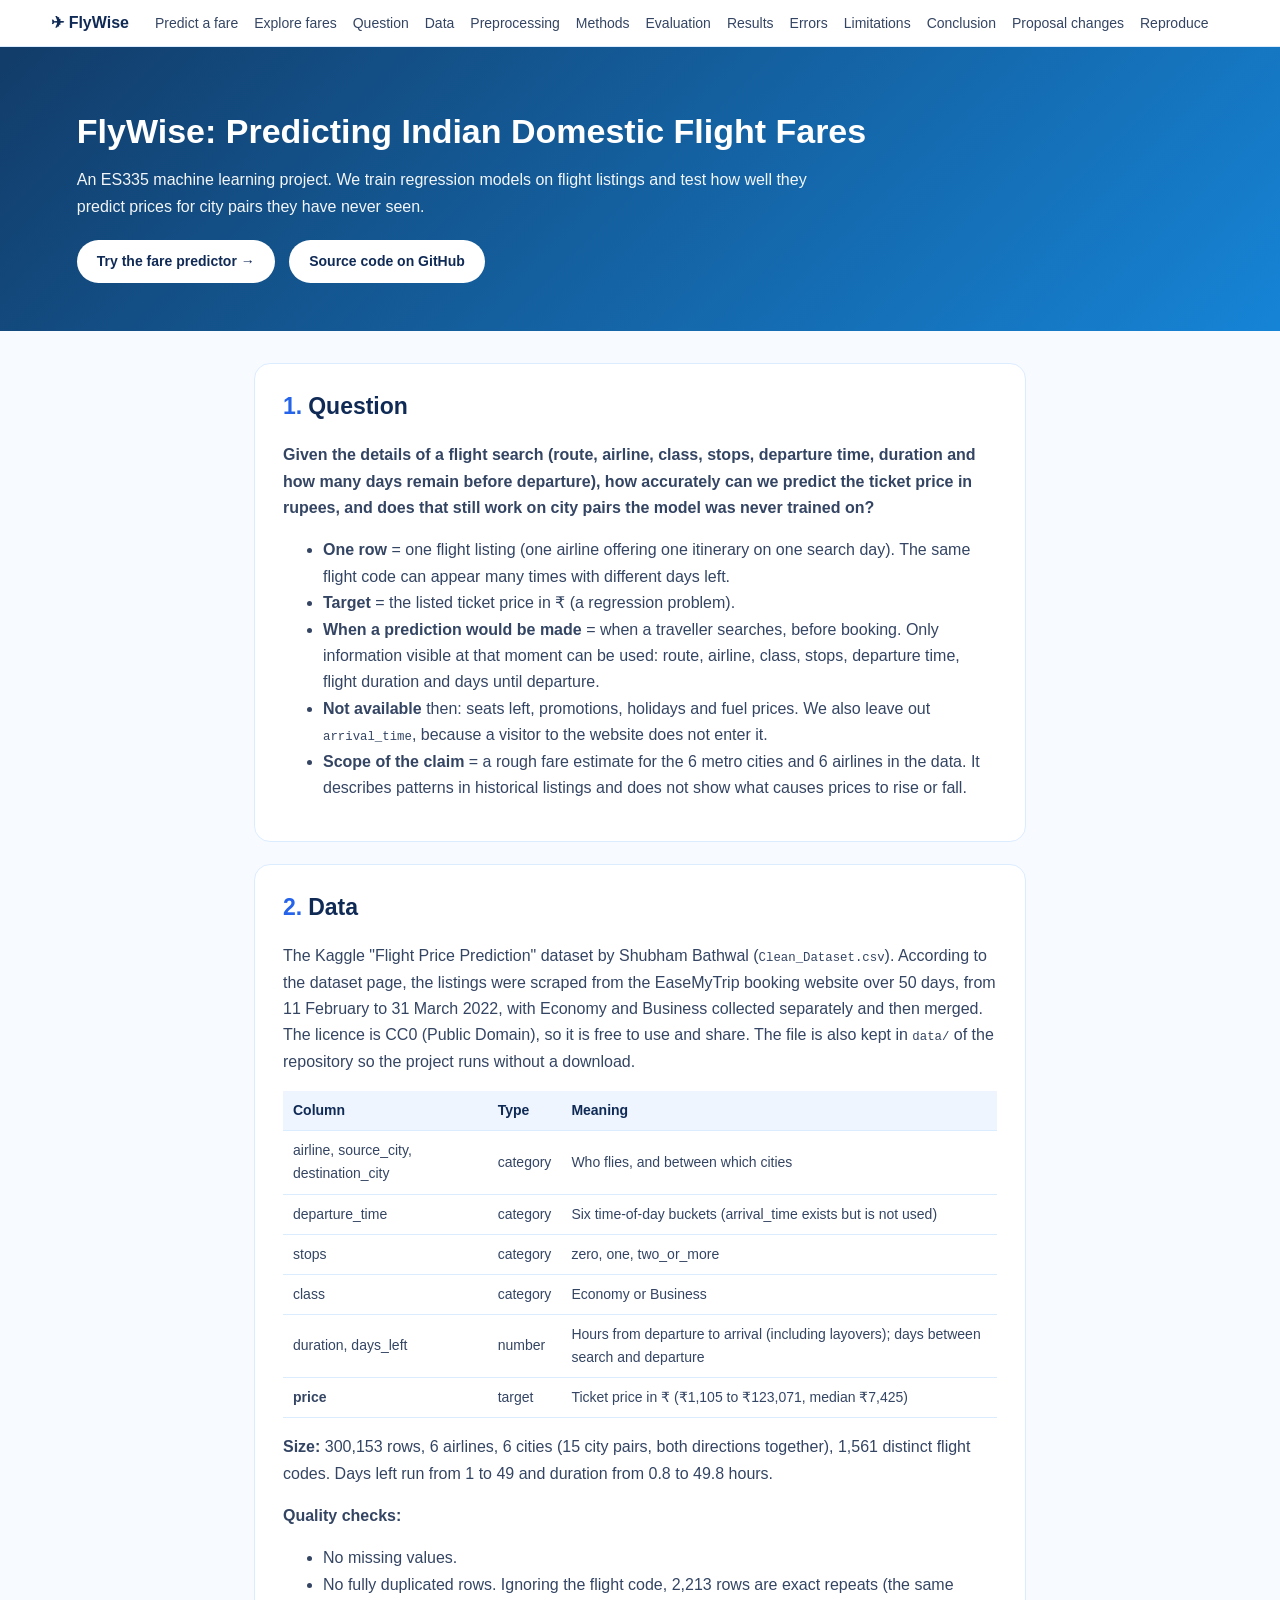
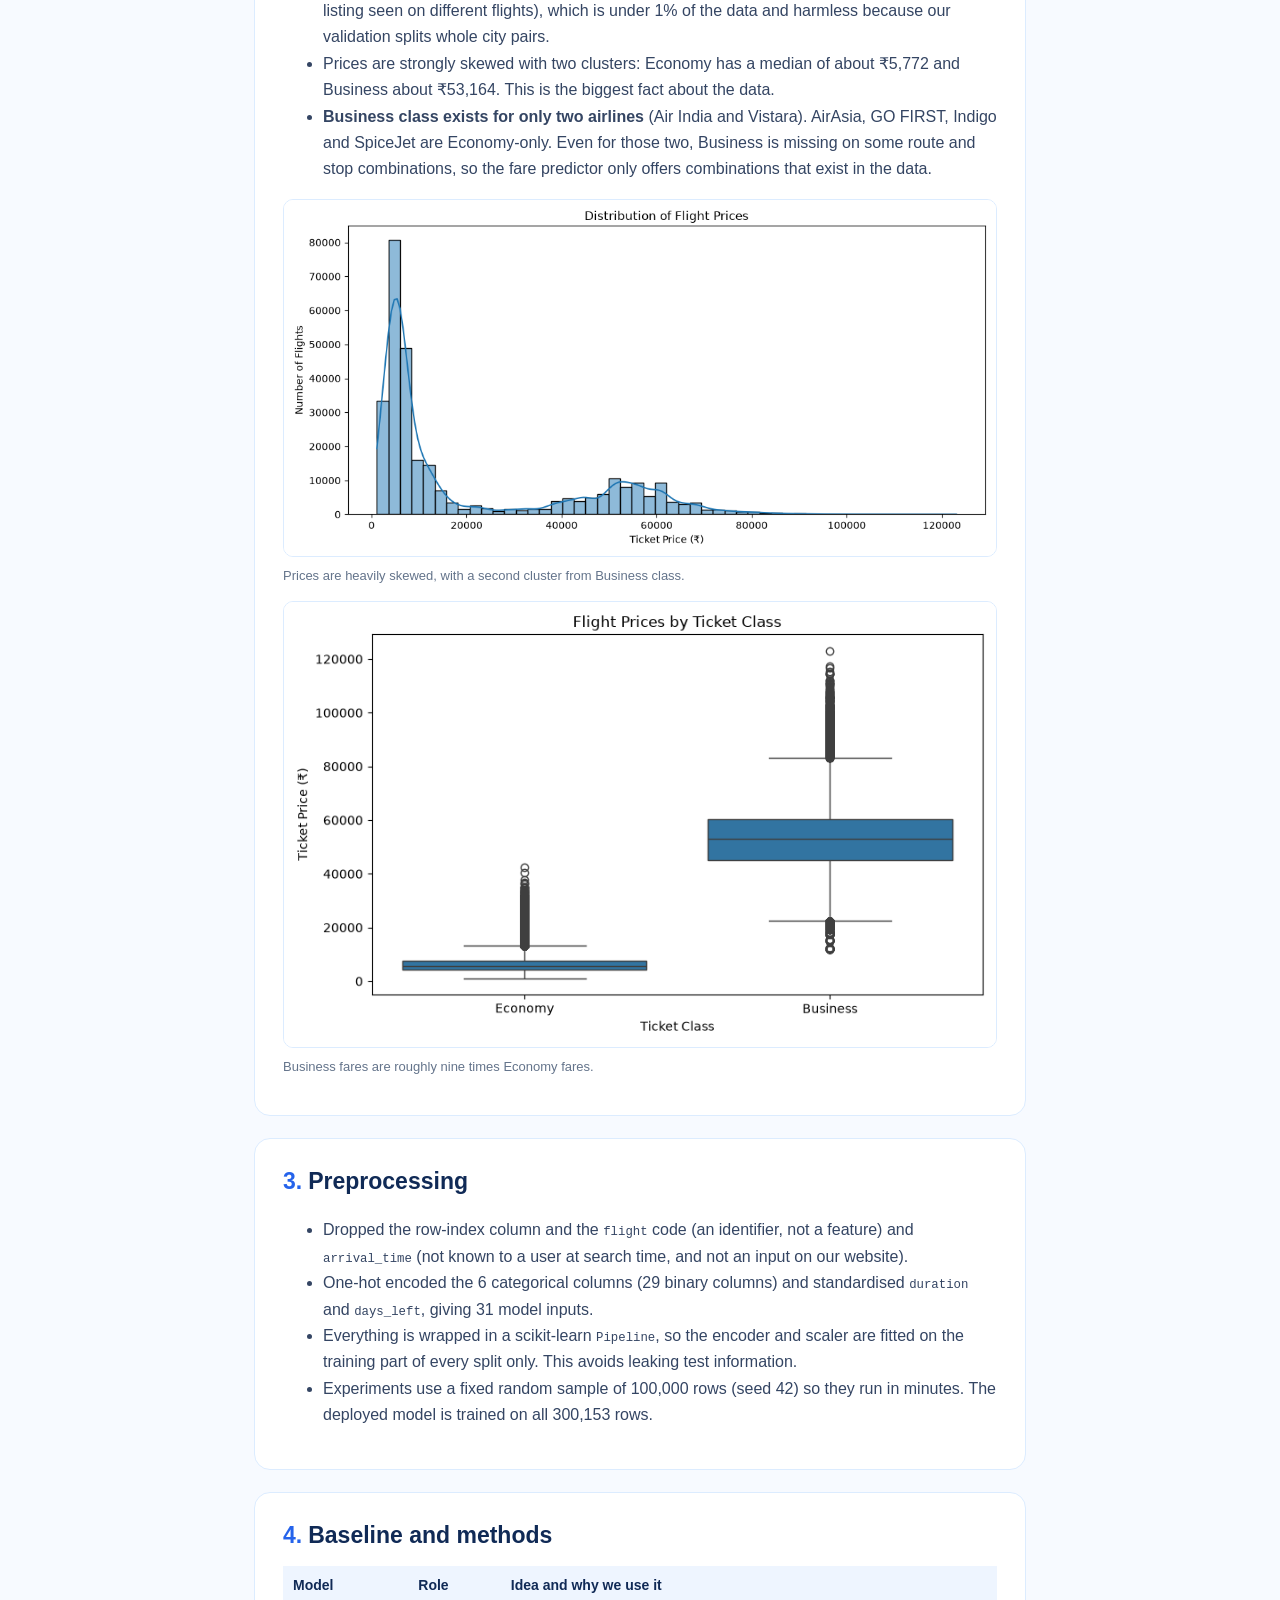
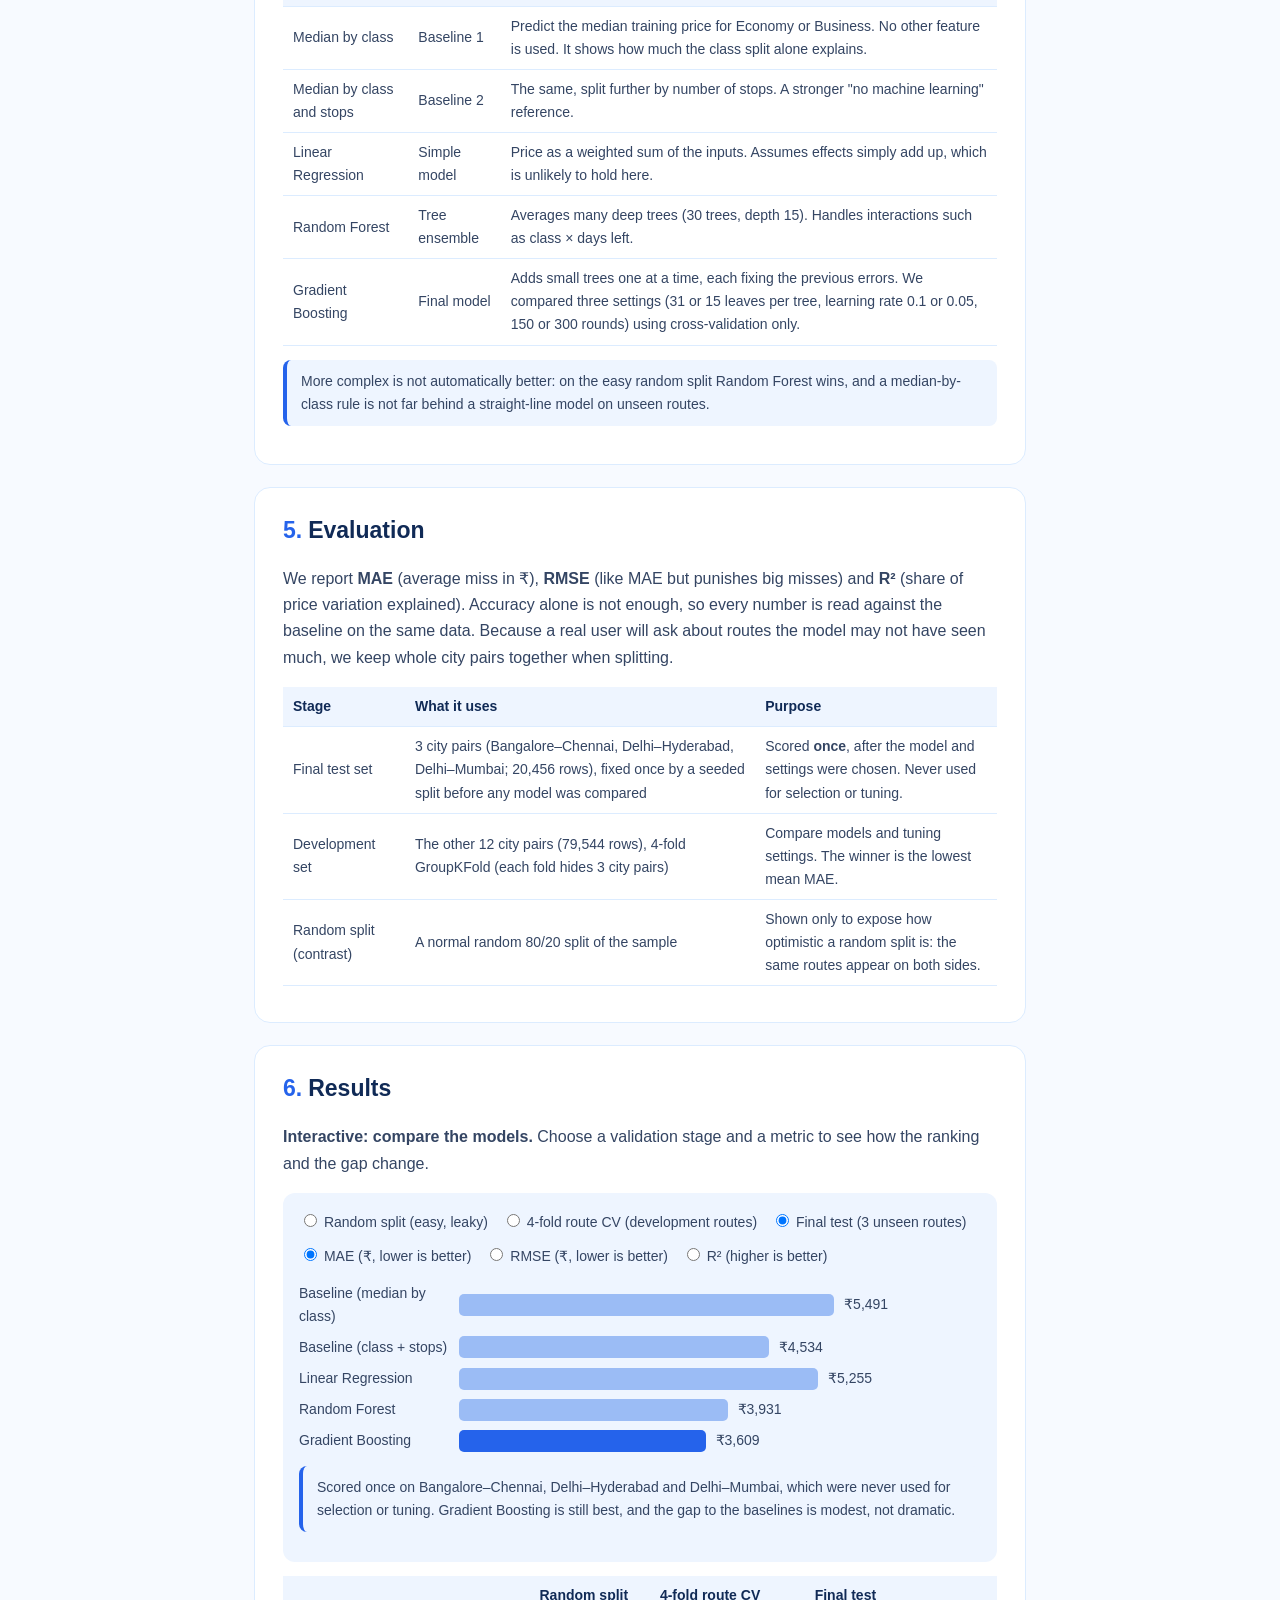
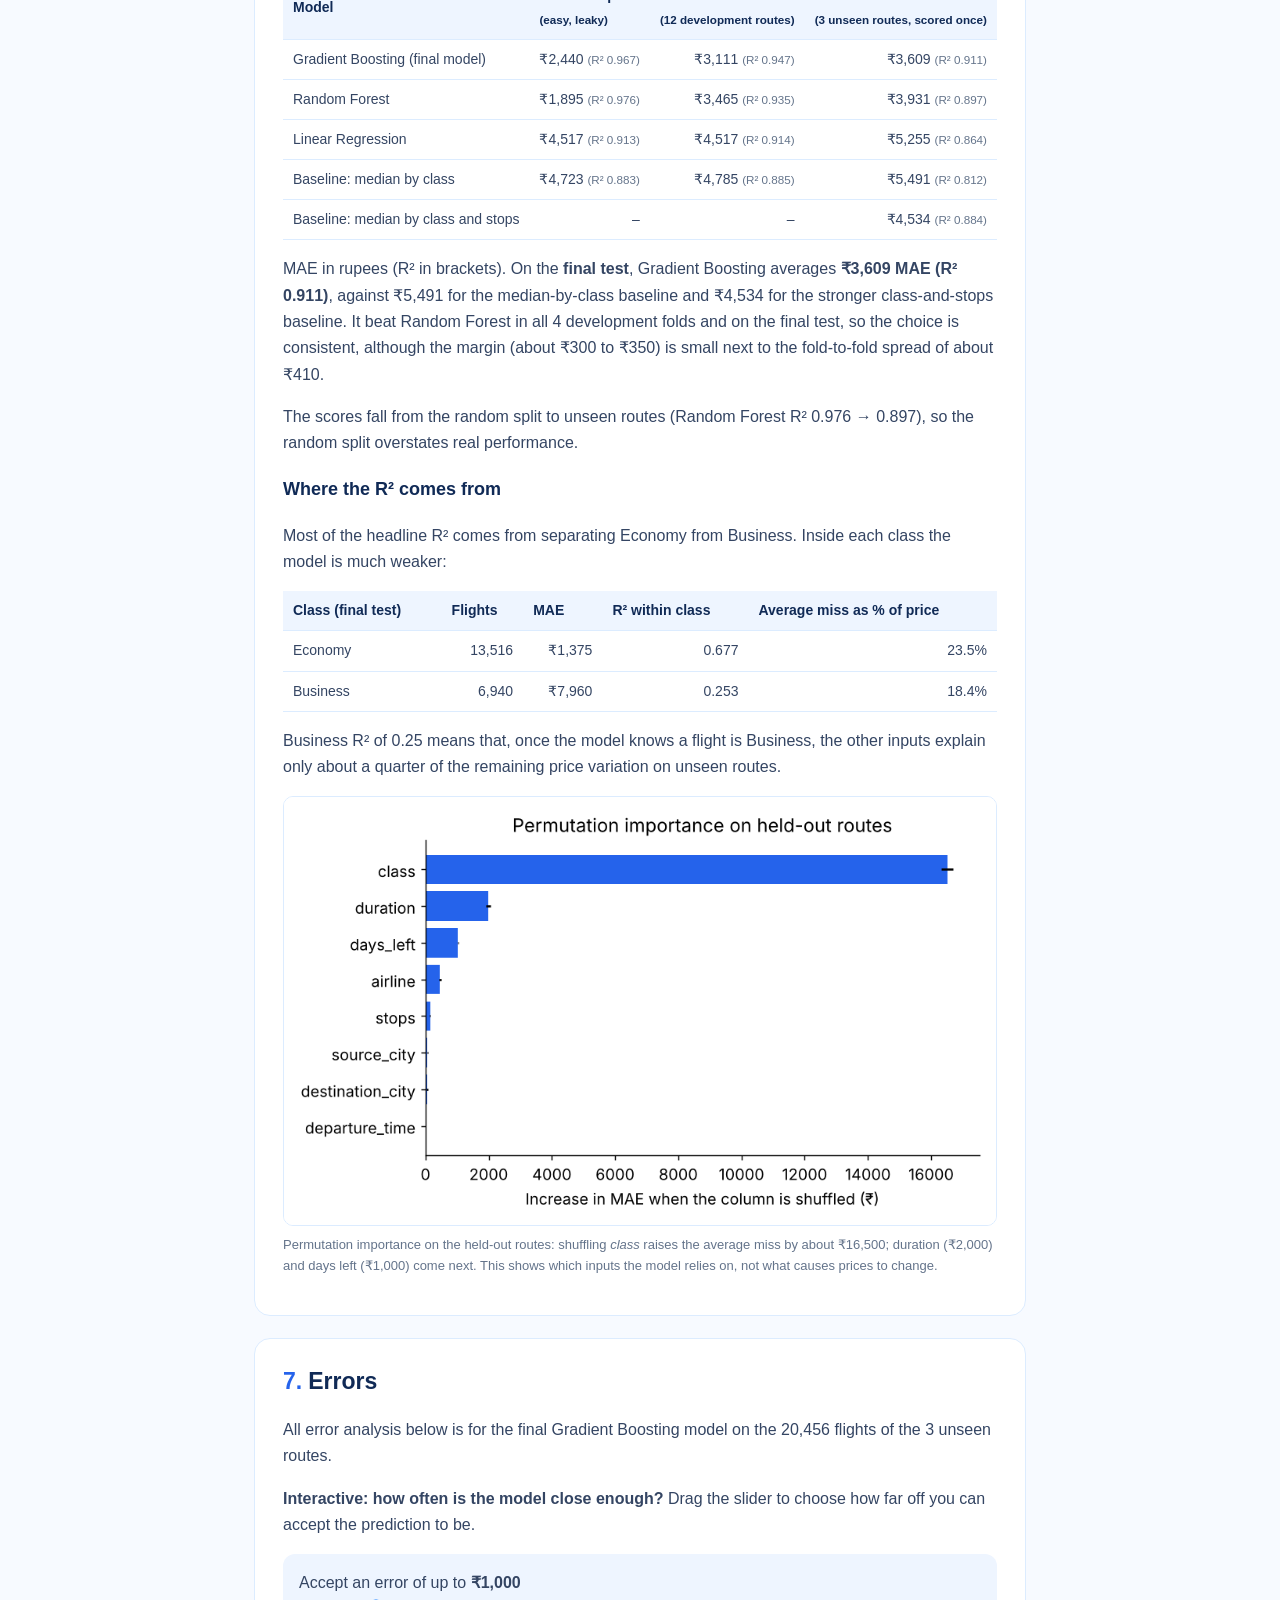
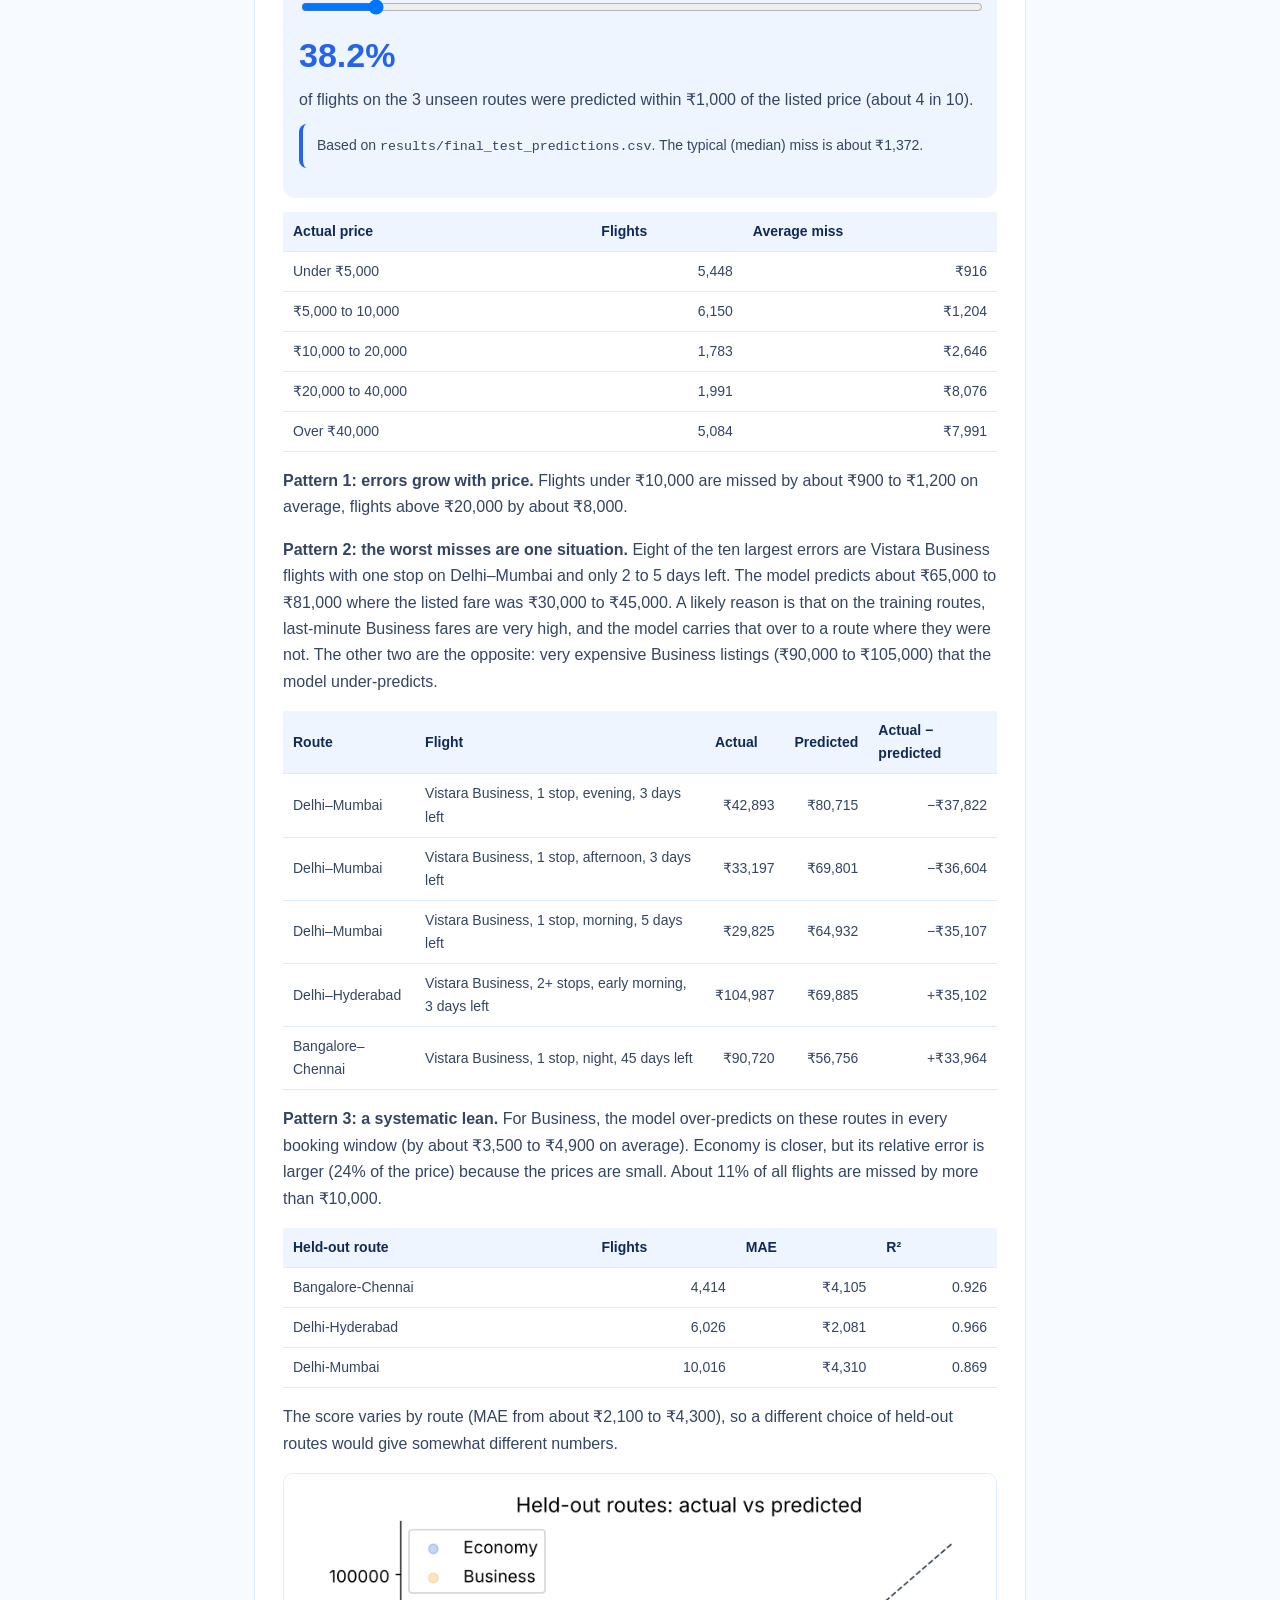
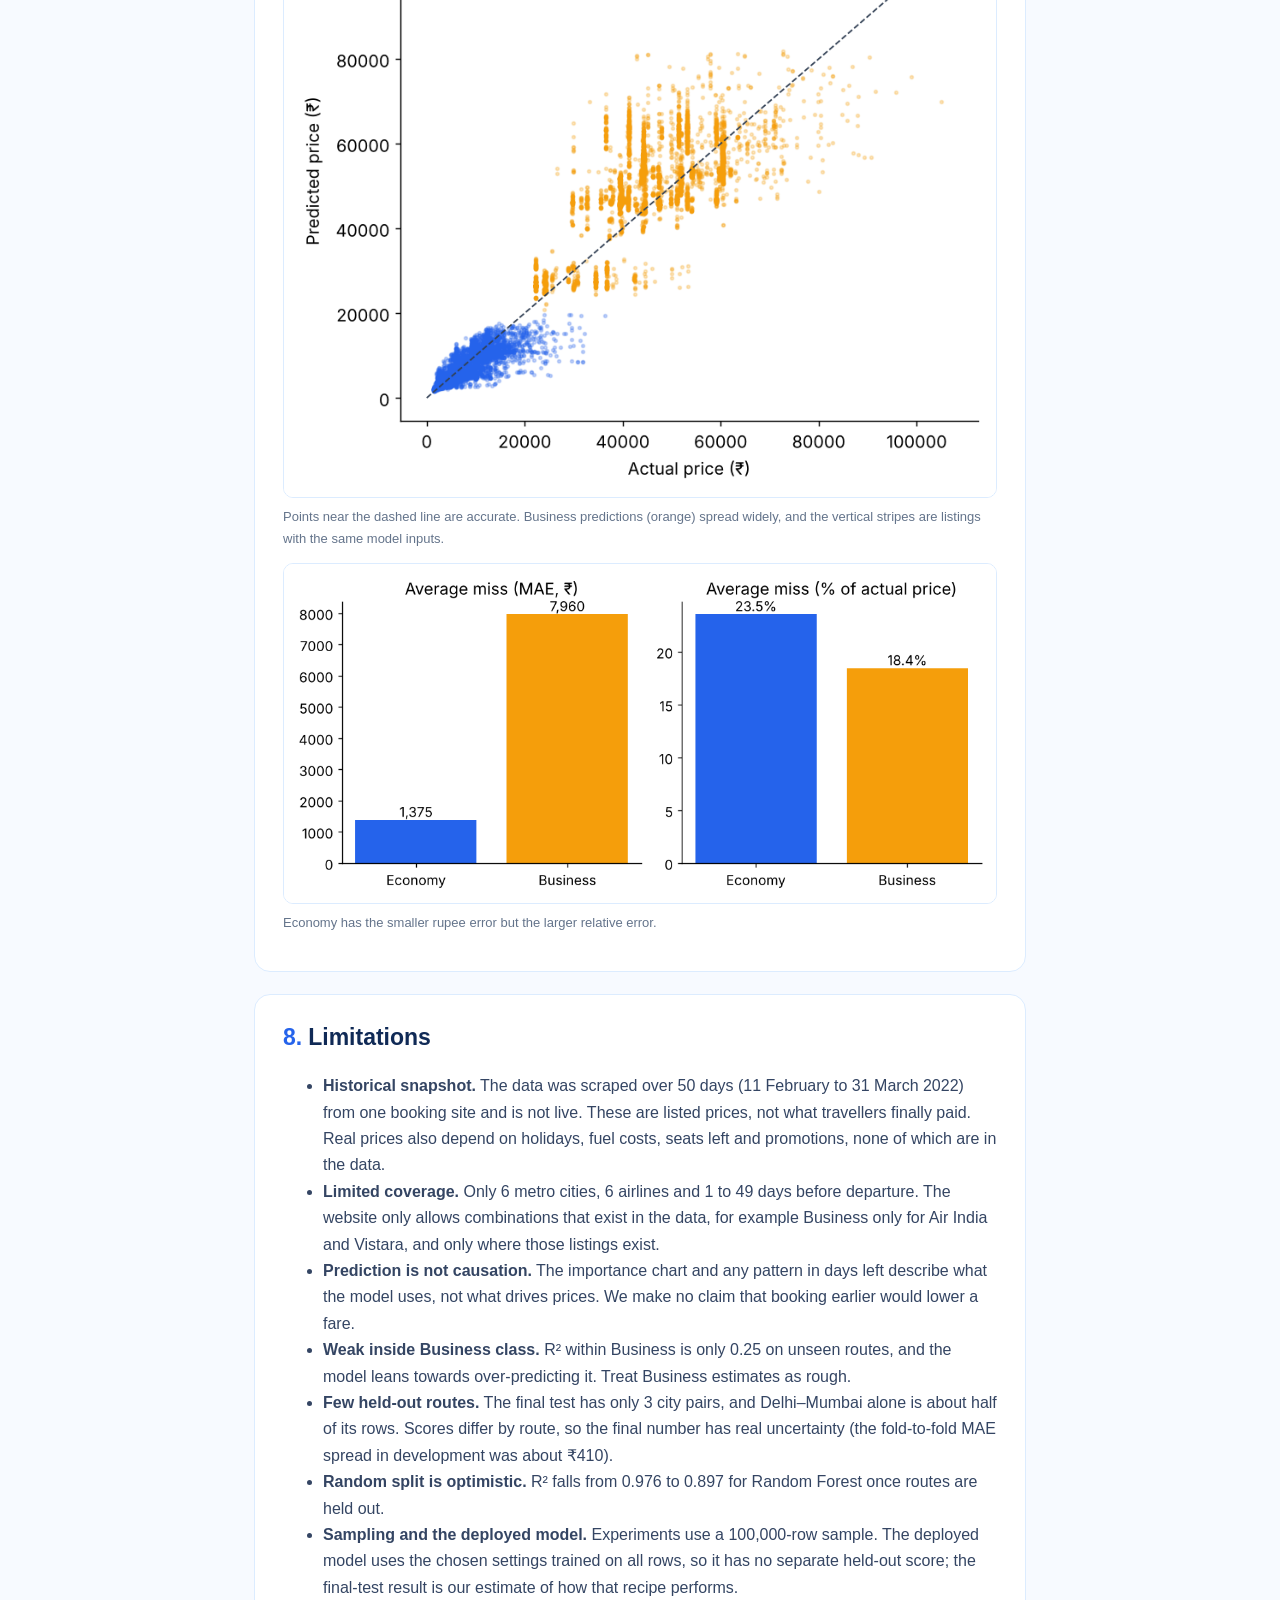
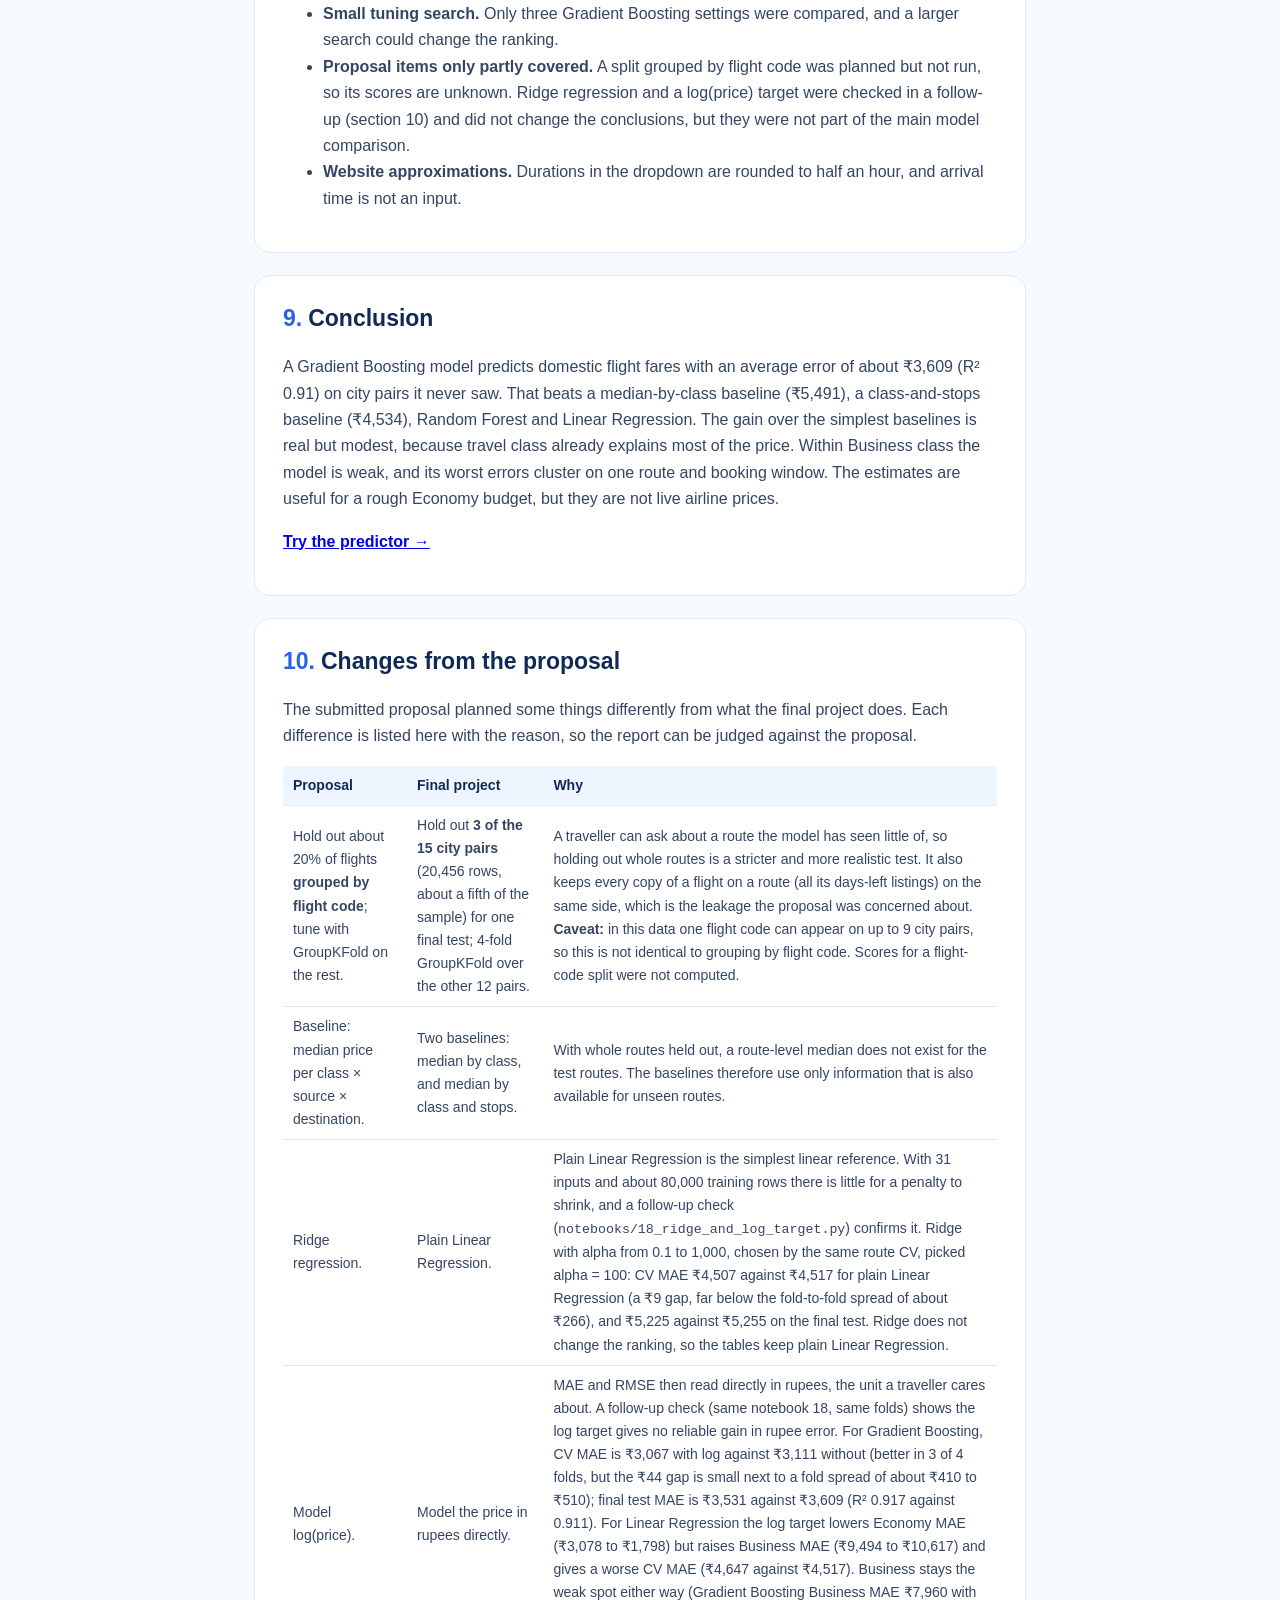
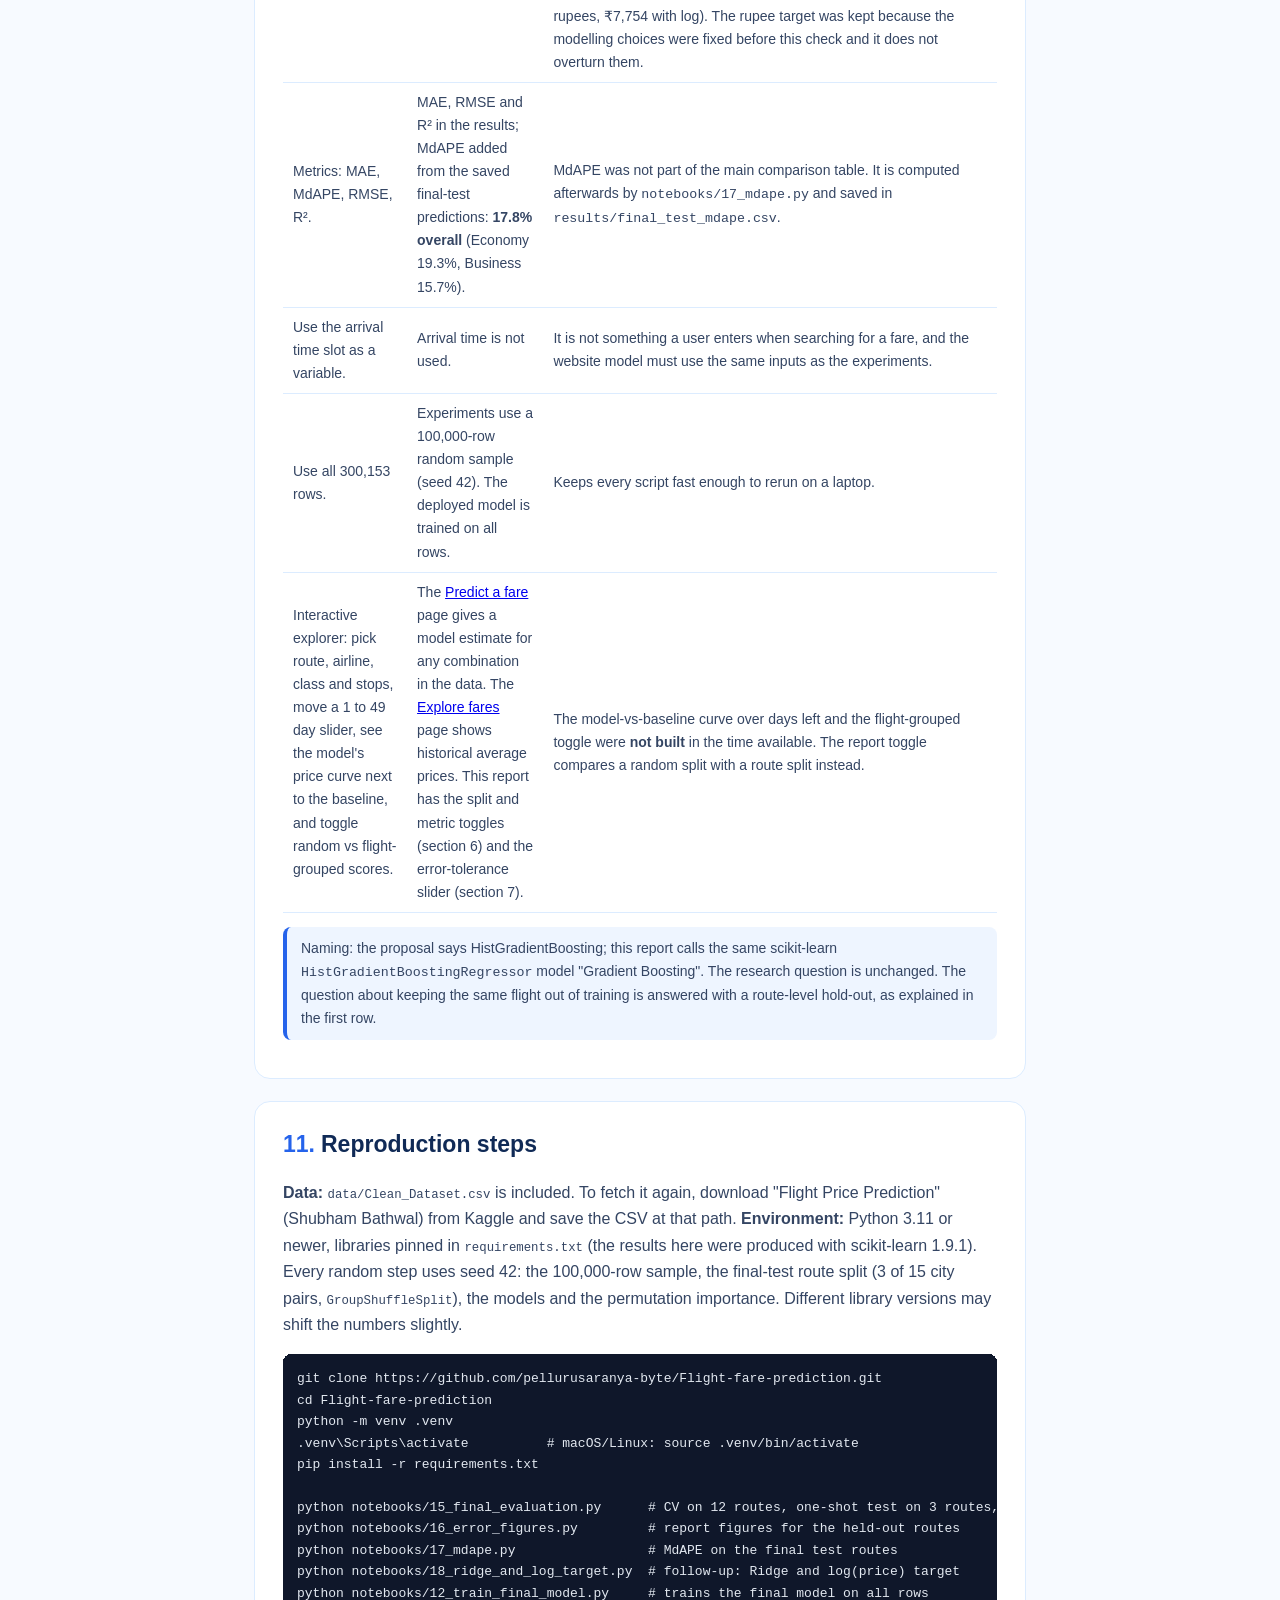
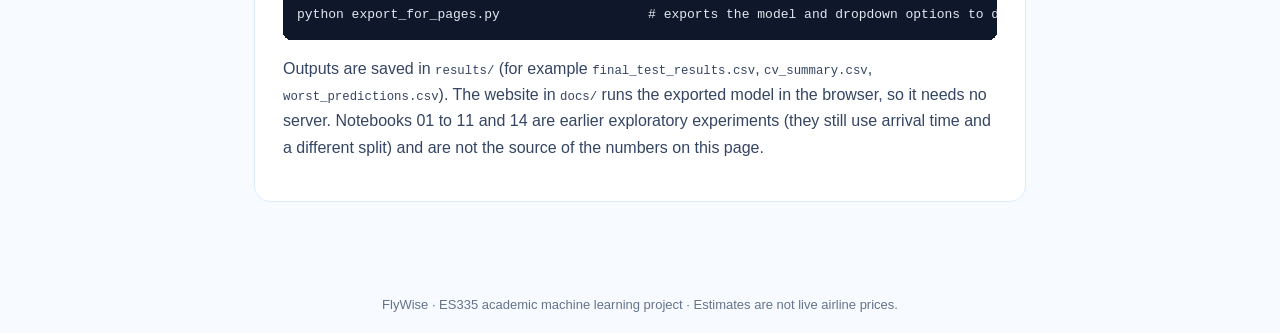
==== commit fd055ac0: "Rename index (1).html to index.html" ====
--- a/docs/index.html
+++ b/docs/index.html
@@ -200,7 +200,7 @@
 <li><b>Random split is optimistic.</b> R² falls from 0.976 to 0.897 for Random Forest once routes are held out.</li>
 <li><b>Sampling and the deployed model.</b> Experiments use a 100,000-row sample. The deployed model uses the chosen settings trained on all rows, so it has no separate held-out score; the final-test result is our estimate of how that recipe performs.</li>
 <li><b>Small tuning search.</b> Only three Gradient Boosting settings were compared, and a larger search could change the ranking.</li>
-<li><b>Proposal items not tested.</b> A log(price) target, Ridge regression and a split grouped by flight code were planned but not run (see section 10), so we cannot say how they would change the results.</li>
+<li><b>Proposal items only partly covered.</b> A split grouped by flight code was planned but not run, so its scores are unknown. Ridge regression and a log(price) target were checked in a follow-up (section 10) and did not change the conclusions, but they were not part of the main model comparison.</li>
 <li><b>Website approximations.</b> Durations in the dropdown are rounded to half an hour, and arrival time is not an input.</li>
 </ul>
 </section>
@@ -218,8 +218,8 @@
 <tr><th>Proposal</th><th>Final project</th><th>Why</th></tr>
 <tr><td>Hold out about 20% of flights <b>grouped by flight code</b>; tune with GroupKFold on the rest.</td><td>Hold out <b>3 of the 15 city pairs</b> (20,456 rows, about a fifth of the sample) for one final test; 4-fold GroupKFold over the other 12 pairs.</td><td>A traveller can ask about a route the model has seen little of, so holding out whole routes is a stricter and more realistic test. It also keeps every copy of a flight on a route (all its days-left listings) on the same side, which is the leakage the proposal was concerned about. <b>Caveat:</b> in this data one flight code can appear on up to 9 city pairs, so this is not identical to grouping by flight code. Scores for a flight-code split were not computed.</td></tr>
 <tr><td>Baseline: median price per class × source × destination.</td><td>Two baselines: median by class, and median by class and stops.</td><td>With whole routes held out, a route-level median does not exist for the test routes. The baselines therefore use only information that is also available for unseen routes.</td></tr>
-<tr><td>Ridge regression.</td><td>Plain Linear Regression.</td><td>Kept as the simplest linear reference. Ridge was <b>not run</b>, so its effect is untested.</td></tr>
-<tr><td>Model log(price).</td><td>Model the price in rupees directly.</td><td>MAE and RMSE then read directly in rupees. A log target was <b>not tried</b>, so we do not know whether it would help Economy fares.</td></tr>
+<tr><td>Ridge regression.</td><td>Plain Linear Regression.</td><td>Plain Linear Regression is the simplest linear reference. With 31 inputs and about 80,000 training rows there is little for a penalty to shrink, and a follow-up check (<code>notebooks/18_ridge_and_log_target.py</code>) confirms it. Ridge with alpha from 0.1 to 1,000, chosen by the same route CV, picked alpha = 100: CV MAE ₹4,507 against ₹4,517 for plain Linear Regression (a ₹9 gap, far below the fold-to-fold spread of about ₹266), and ₹5,225 against ₹5,255 on the final test. Ridge does not change the ranking, so the tables keep plain Linear Regression.</td></tr>
+<tr><td>Model log(price).</td><td>Model the price in rupees directly.</td><td>MAE and RMSE then read directly in rupees, the unit a traveller cares about. A follow-up check (same notebook 18, same folds) shows the log target gives no reliable gain in rupee error. For Gradient Boosting, CV MAE is ₹3,067 with log against ₹3,111 without (better in 3 of 4 folds, but the ₹44 gap is small next to a fold spread of about ₹410 to ₹510); final test MAE is ₹3,531 against ₹3,609 (R² 0.917 against 0.911). For Linear Regression the log target lowers Economy MAE (₹3,078 to ₹1,798) but raises Business MAE (₹9,494 to ₹10,617) and gives a worse CV MAE (₹4,647 against ₹4,517). Business stays the weak spot either way (Gradient Boosting Business MAE ₹7,960 with rupees, ₹7,754 with log). The rupee target was kept because the modelling choices were fixed before this check and it does not overturn them.</td></tr>
 <tr><td>Metrics: MAE, MdAPE, RMSE, R².</td><td>MAE, RMSE and R² in the results; MdAPE added from the saved final-test predictions: <b>17.8% overall</b> (Economy 19.3%, Business 15.7%).</td><td>MdAPE was not part of the main comparison table. It is computed afterwards by <code>notebooks/17_mdape.py</code> and saved in <code>results/final_test_mdape.csv</code>.</td></tr>
 <tr><td>Use the arrival time slot as a variable.</td><td>Arrival time is not used.</td><td>It is not something a user enters when searching for a fare, and the website model must use the same inputs as the experiments.</td></tr>
 <tr><td>Use all 300,153 rows.</td><td>Experiments use a 100,000-row random sample (seed 42). The deployed model is trained on all rows.</td><td>Keeps every script fast enough to rerun on a laptop.</td></tr>
@@ -240,6 +240,7 @@
 python notebooks/15_final_evaluation.py      # CV on 12 routes, one-shot test on 3 routes, baselines, errors
 python notebooks/16_error_figures.py         # report figures for the held-out routes
 python notebooks/17_mdape.py                 # MdAPE on the final test routes
+python notebooks/18_ridge_and_log_target.py  # follow-up: Ridge and log(price) target
 python notebooks/12_train_final_model.py     # trains the final model on all rows
 python export_for_pages.py                   # exports the model and dropdown options to docs/data/</pre>
 <p>Outputs are saved in <code>results/</code> (for example <code>final_test_results.csv</code>, <code>cv_summary.csv</code>, <code>worst_predictions.csv</code>). The website in <code>docs/</code> runs the exported model in the browser, so it needs no server. Notebooks 01 to 11 and 14 are earlier exploratory experiments (they still use arrival time and a different split) and are not the source of the numbers on this page.</p>
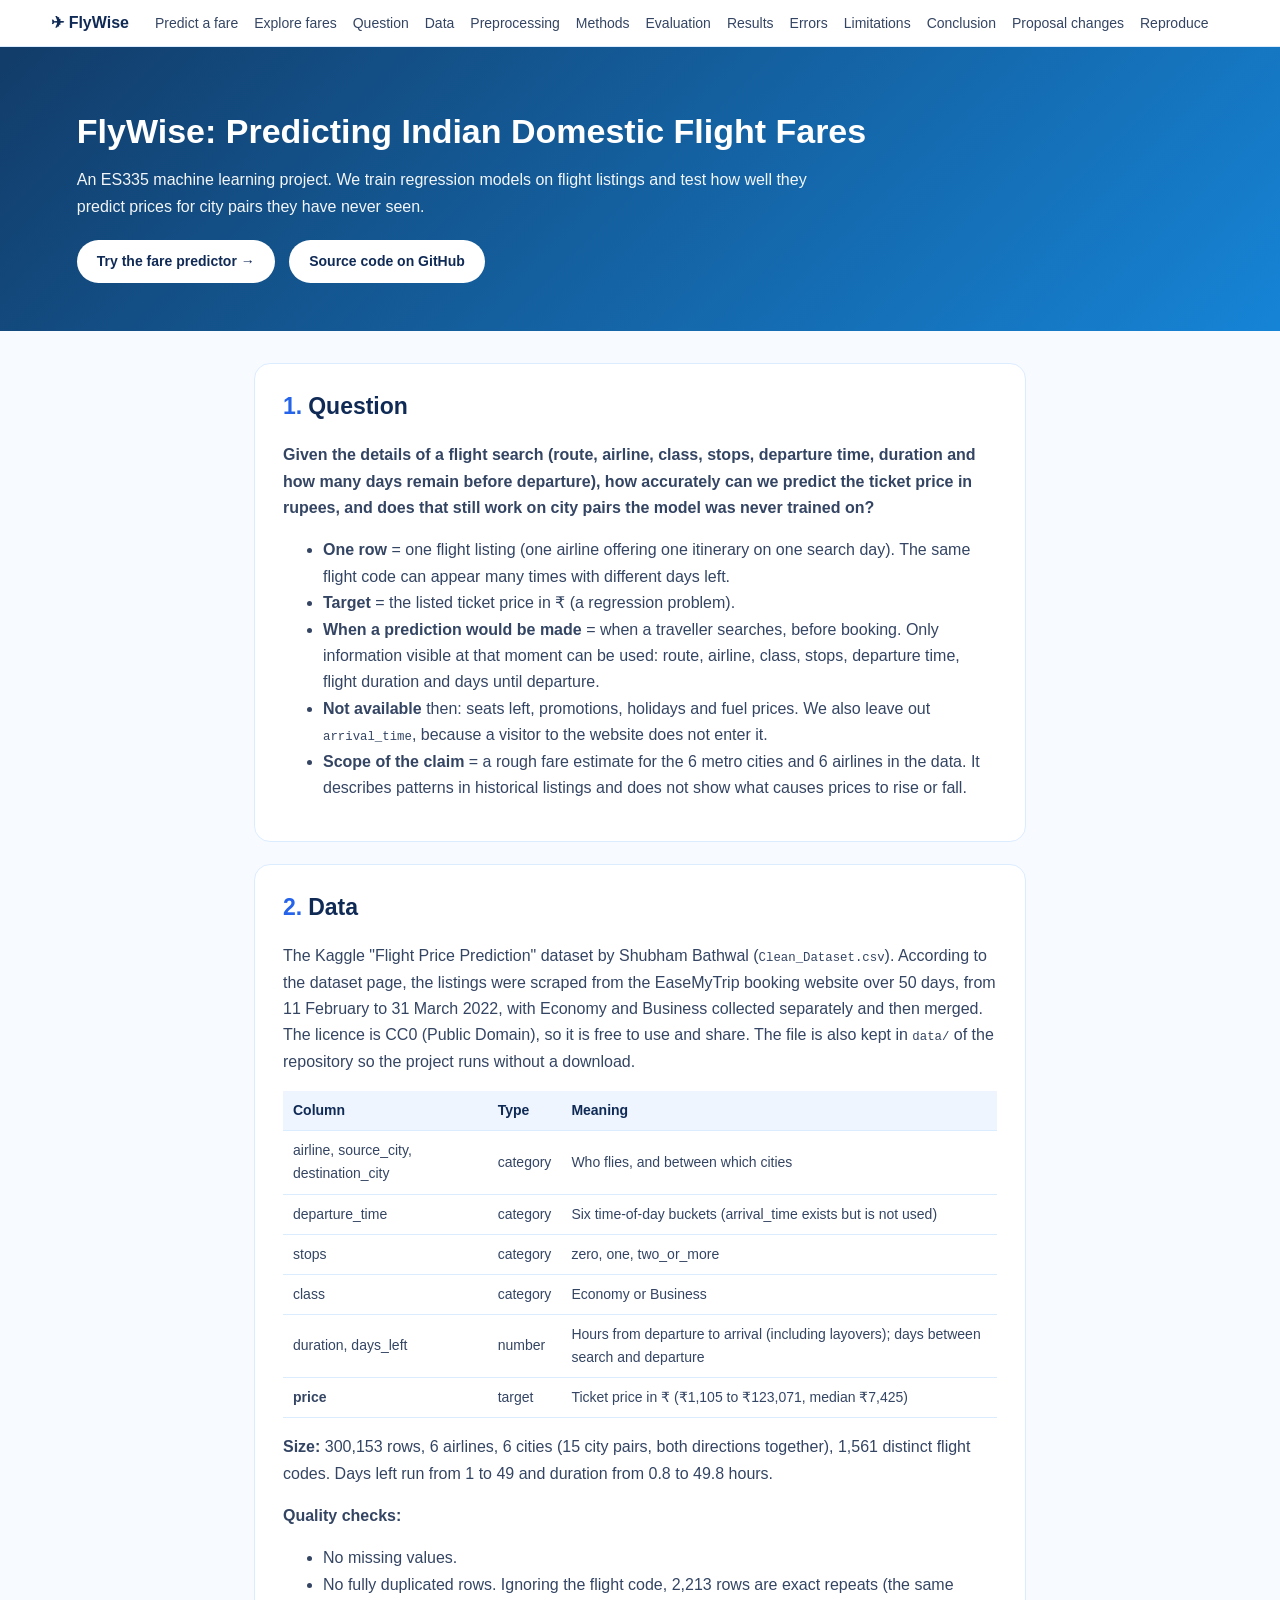
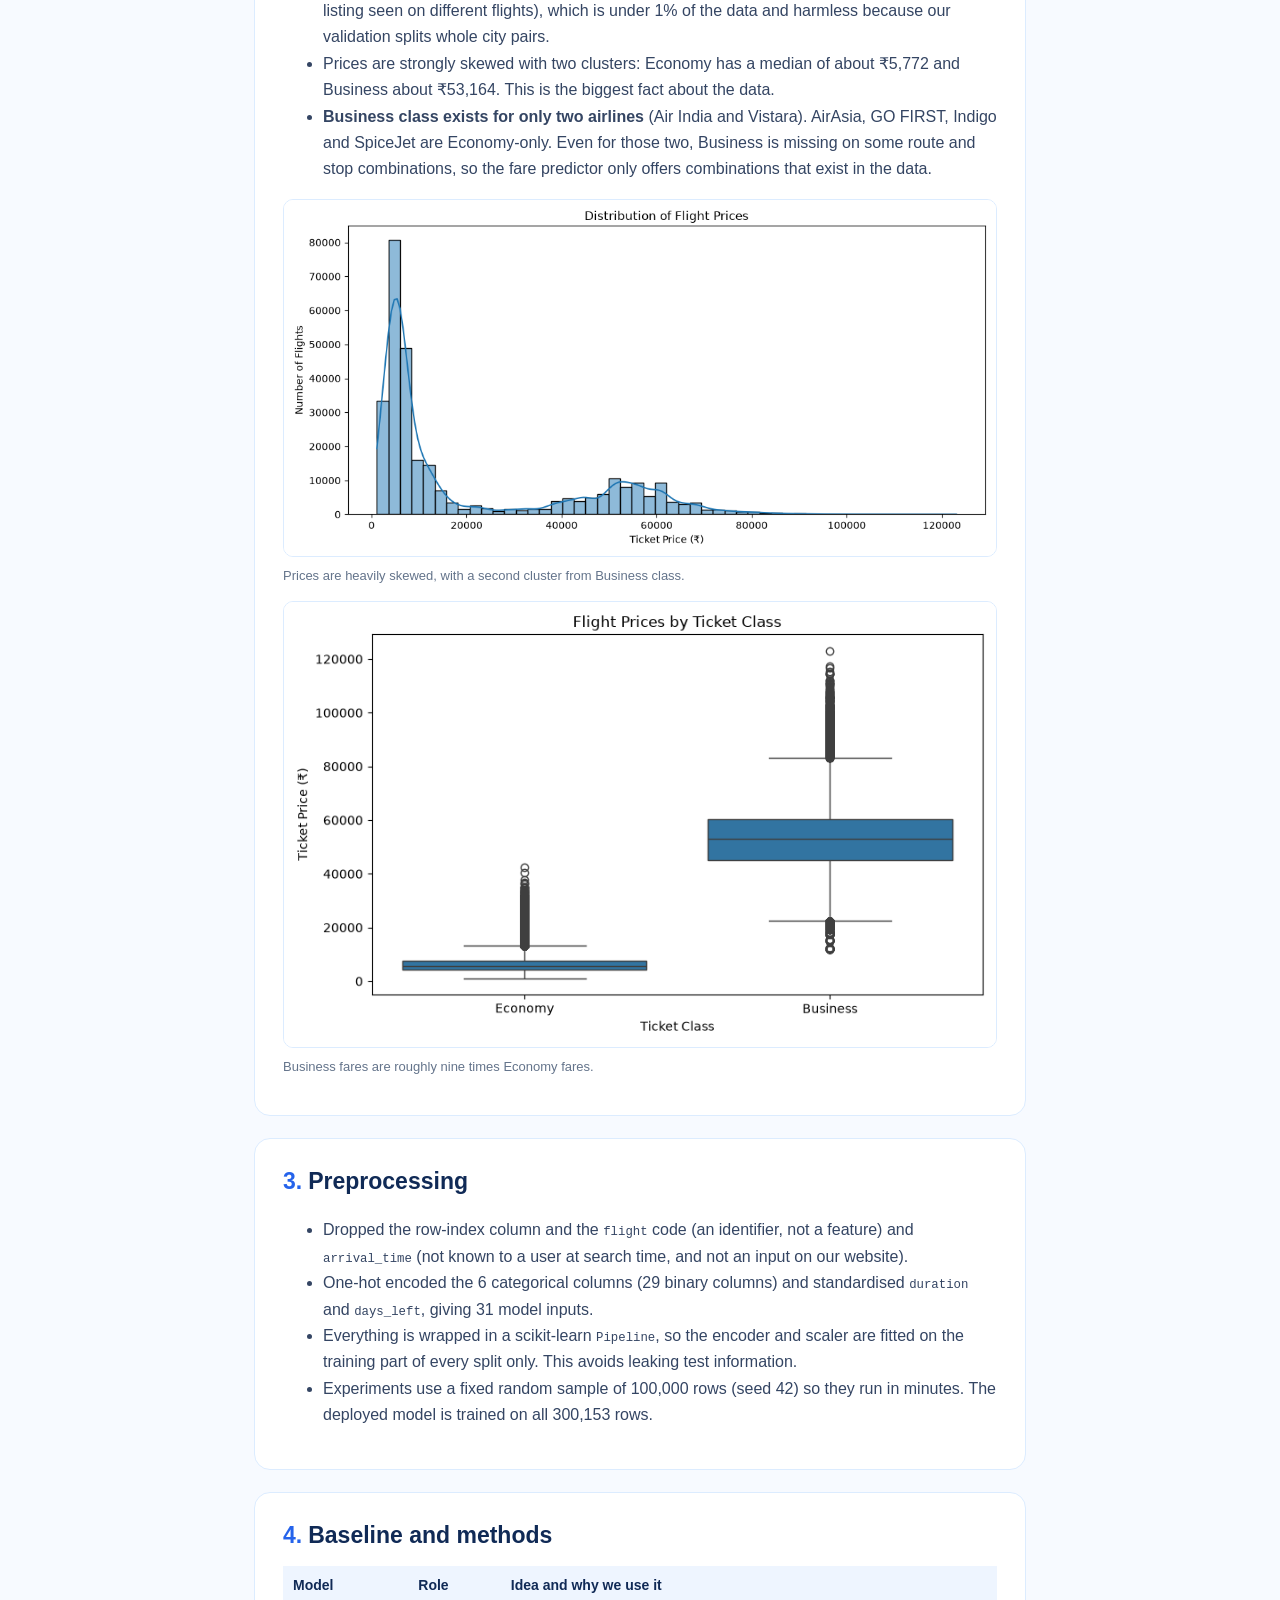
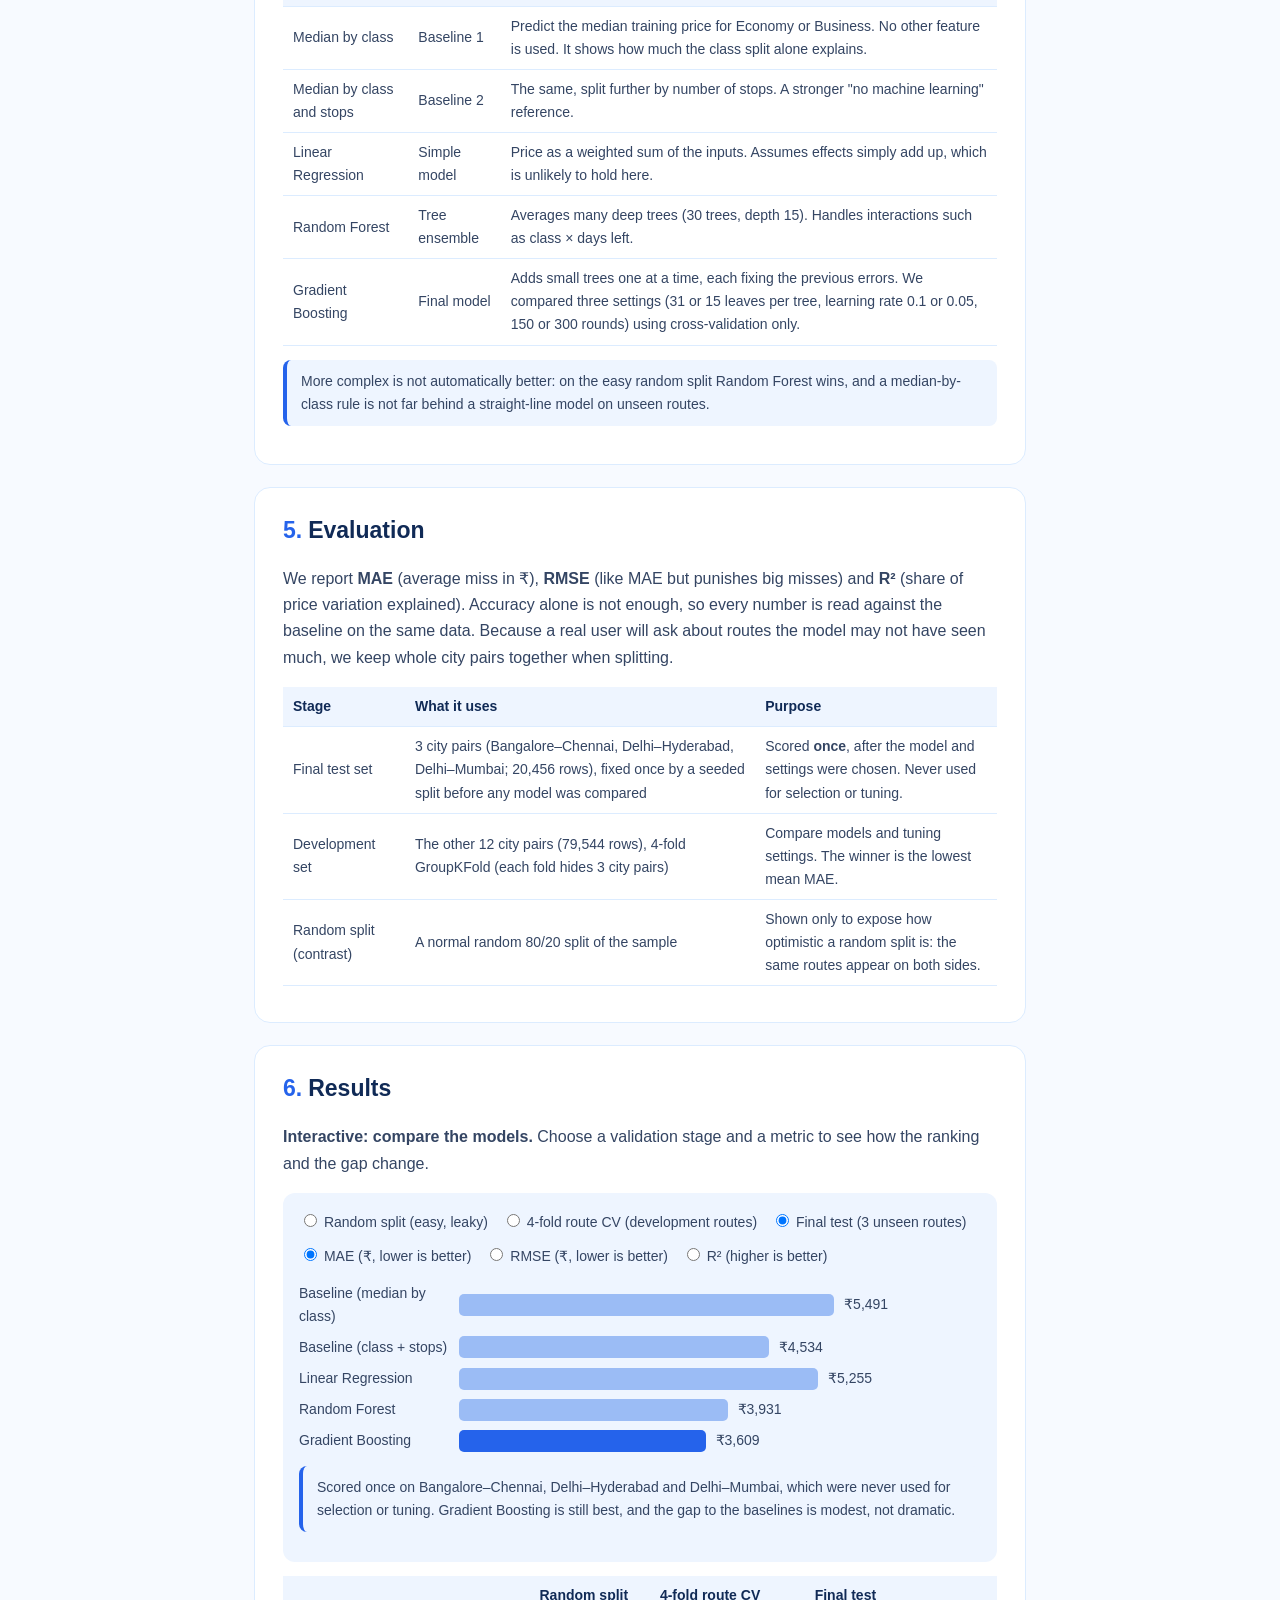
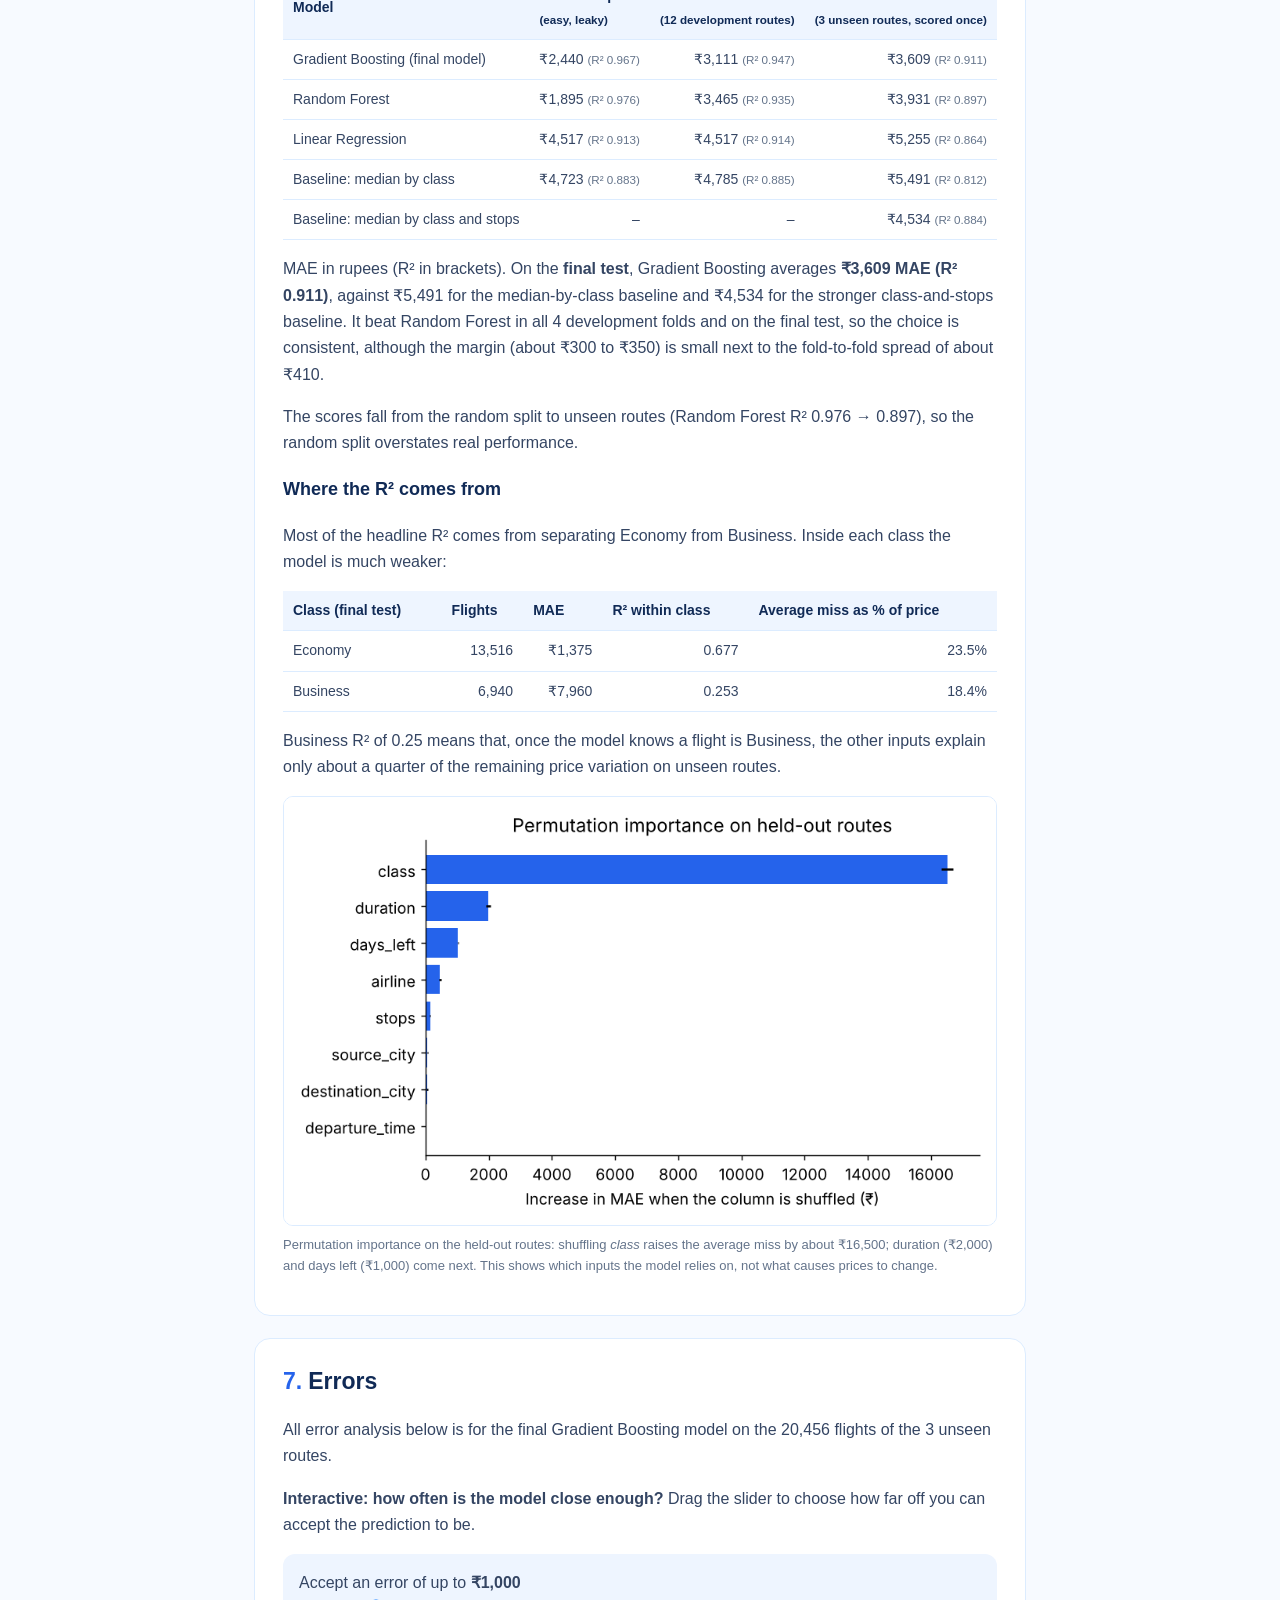
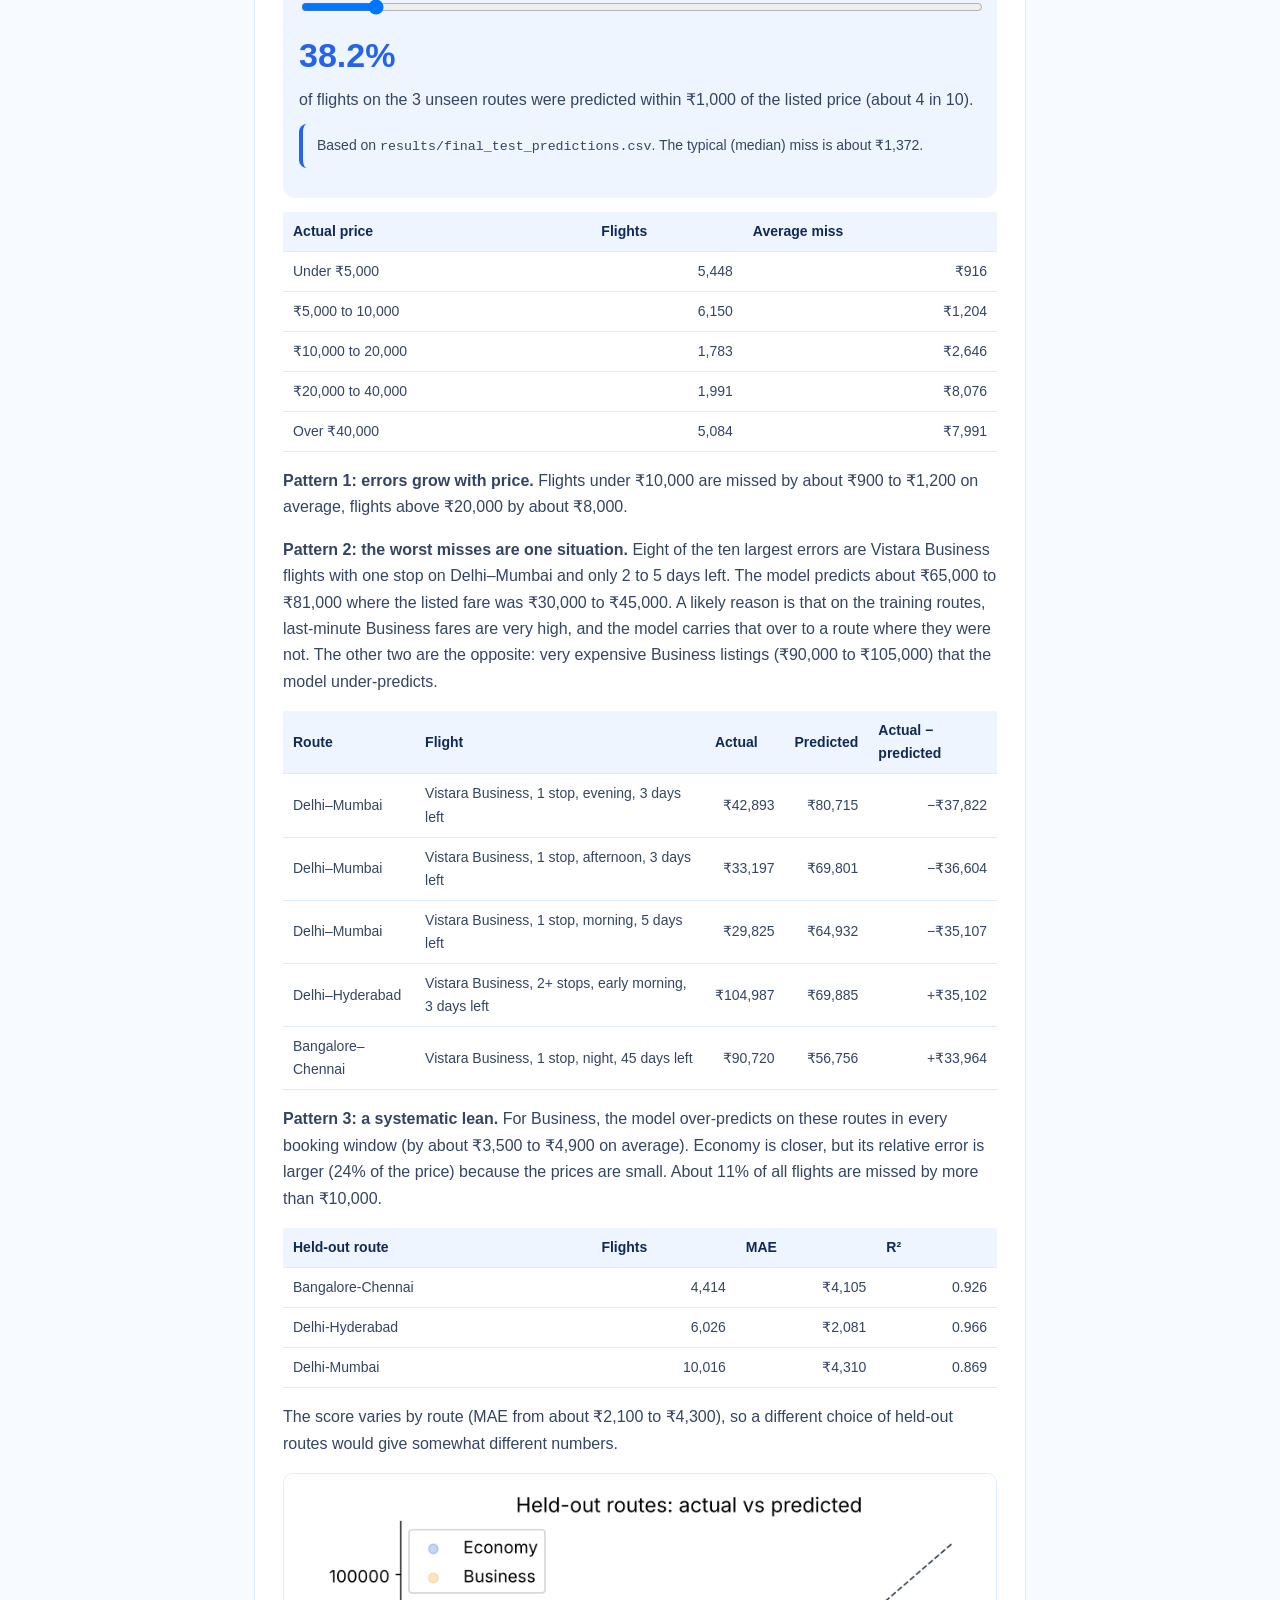
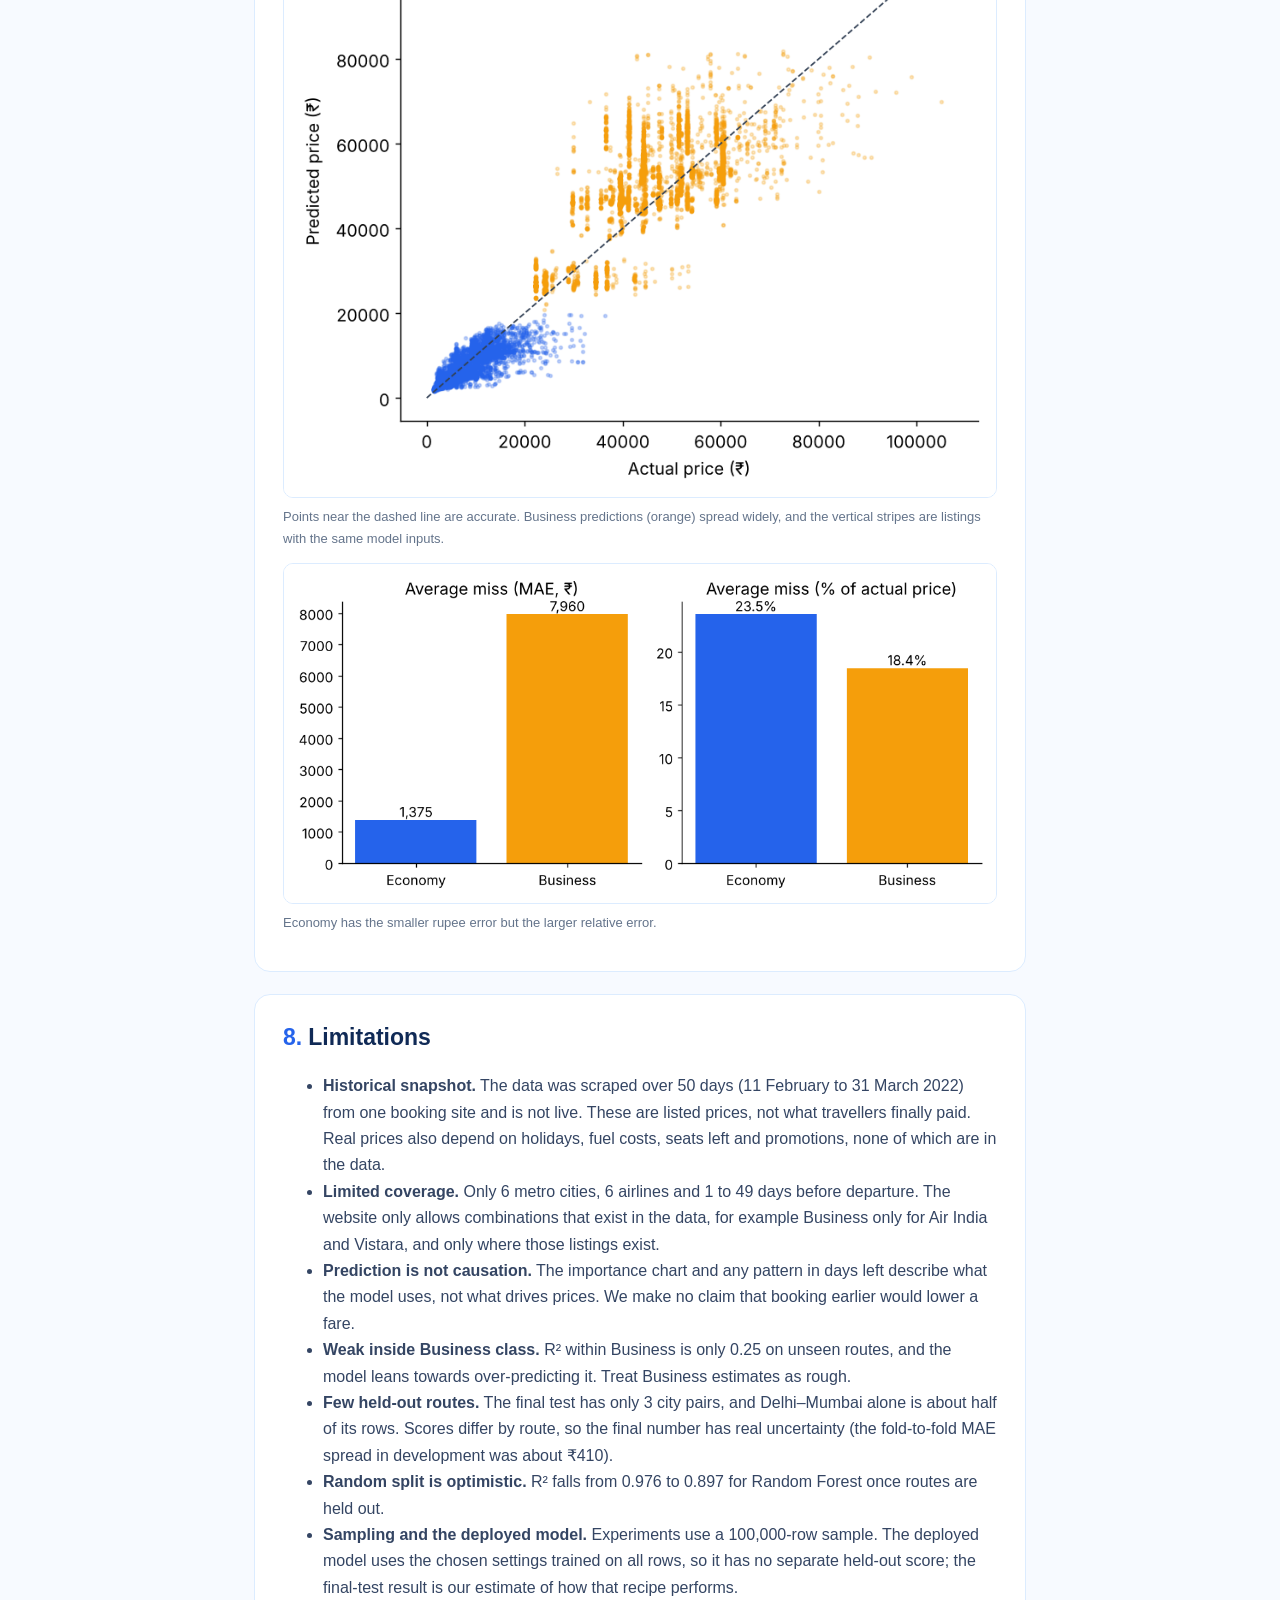
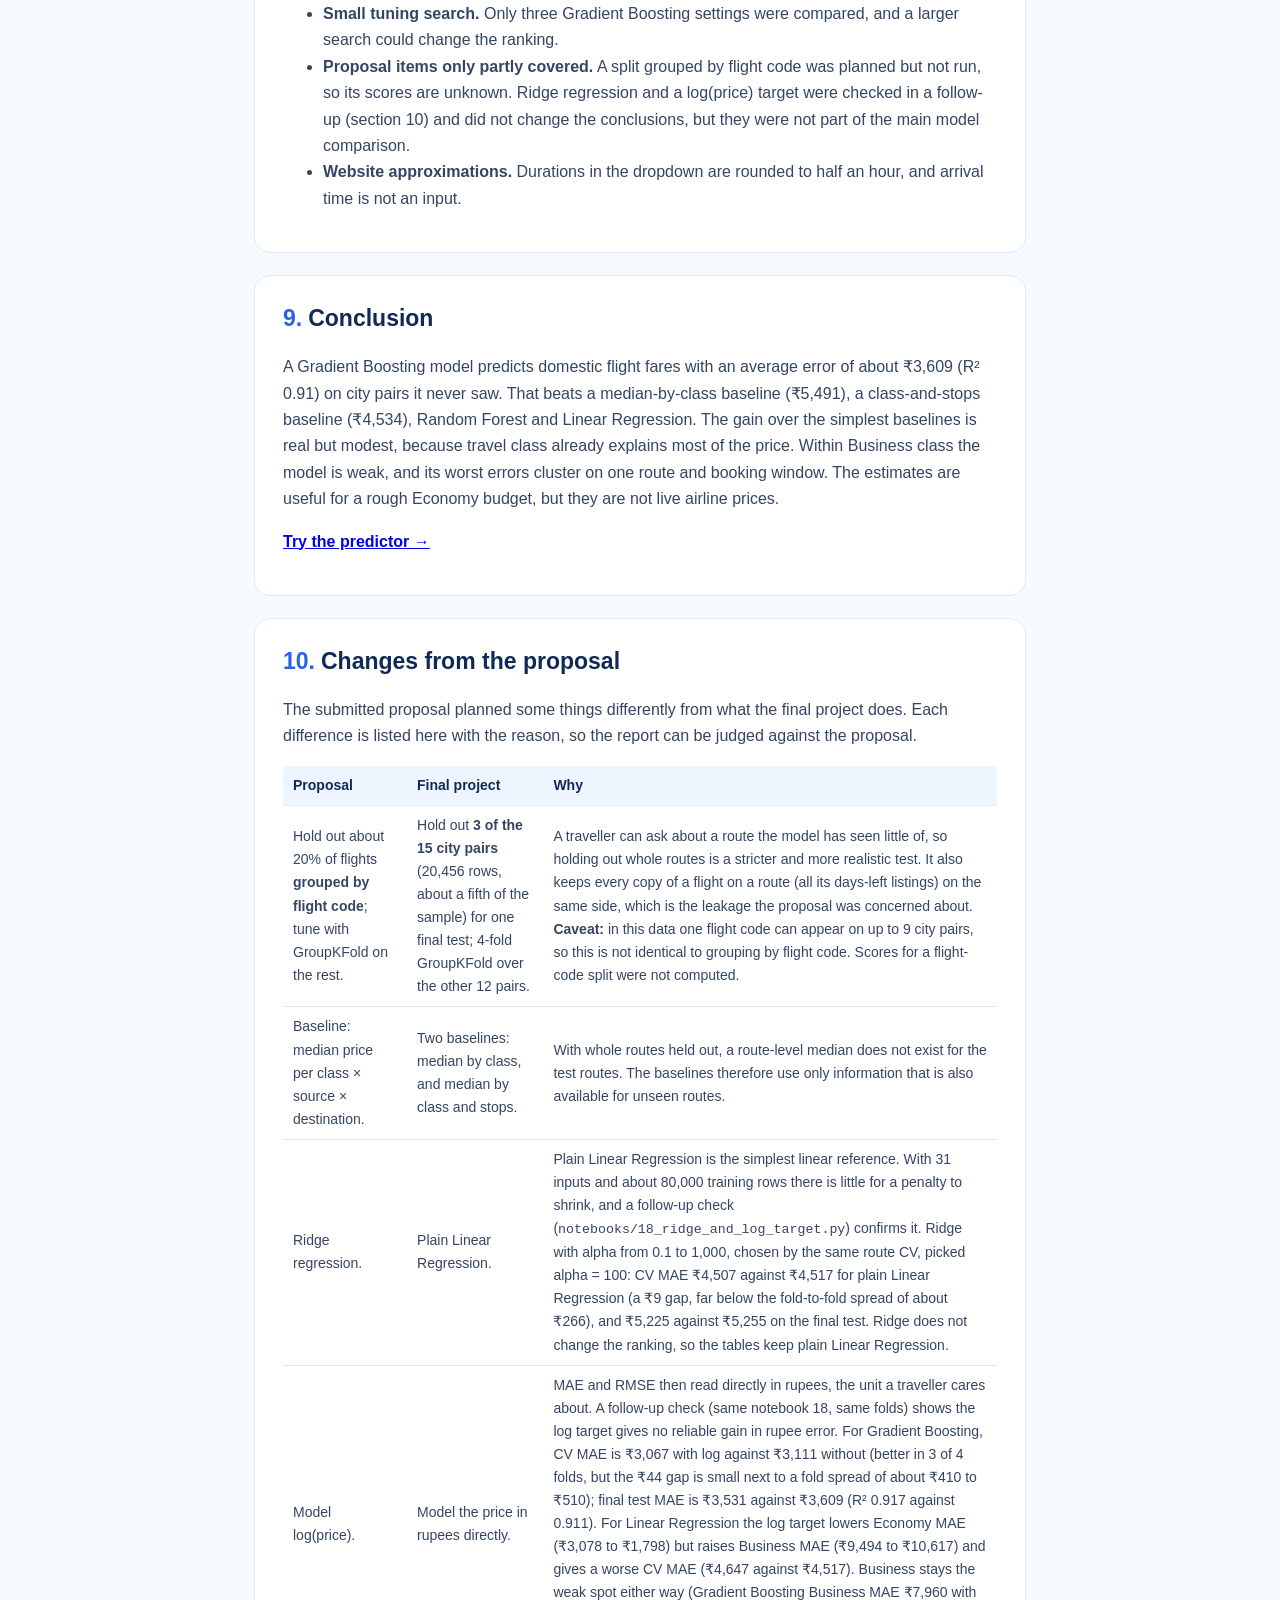
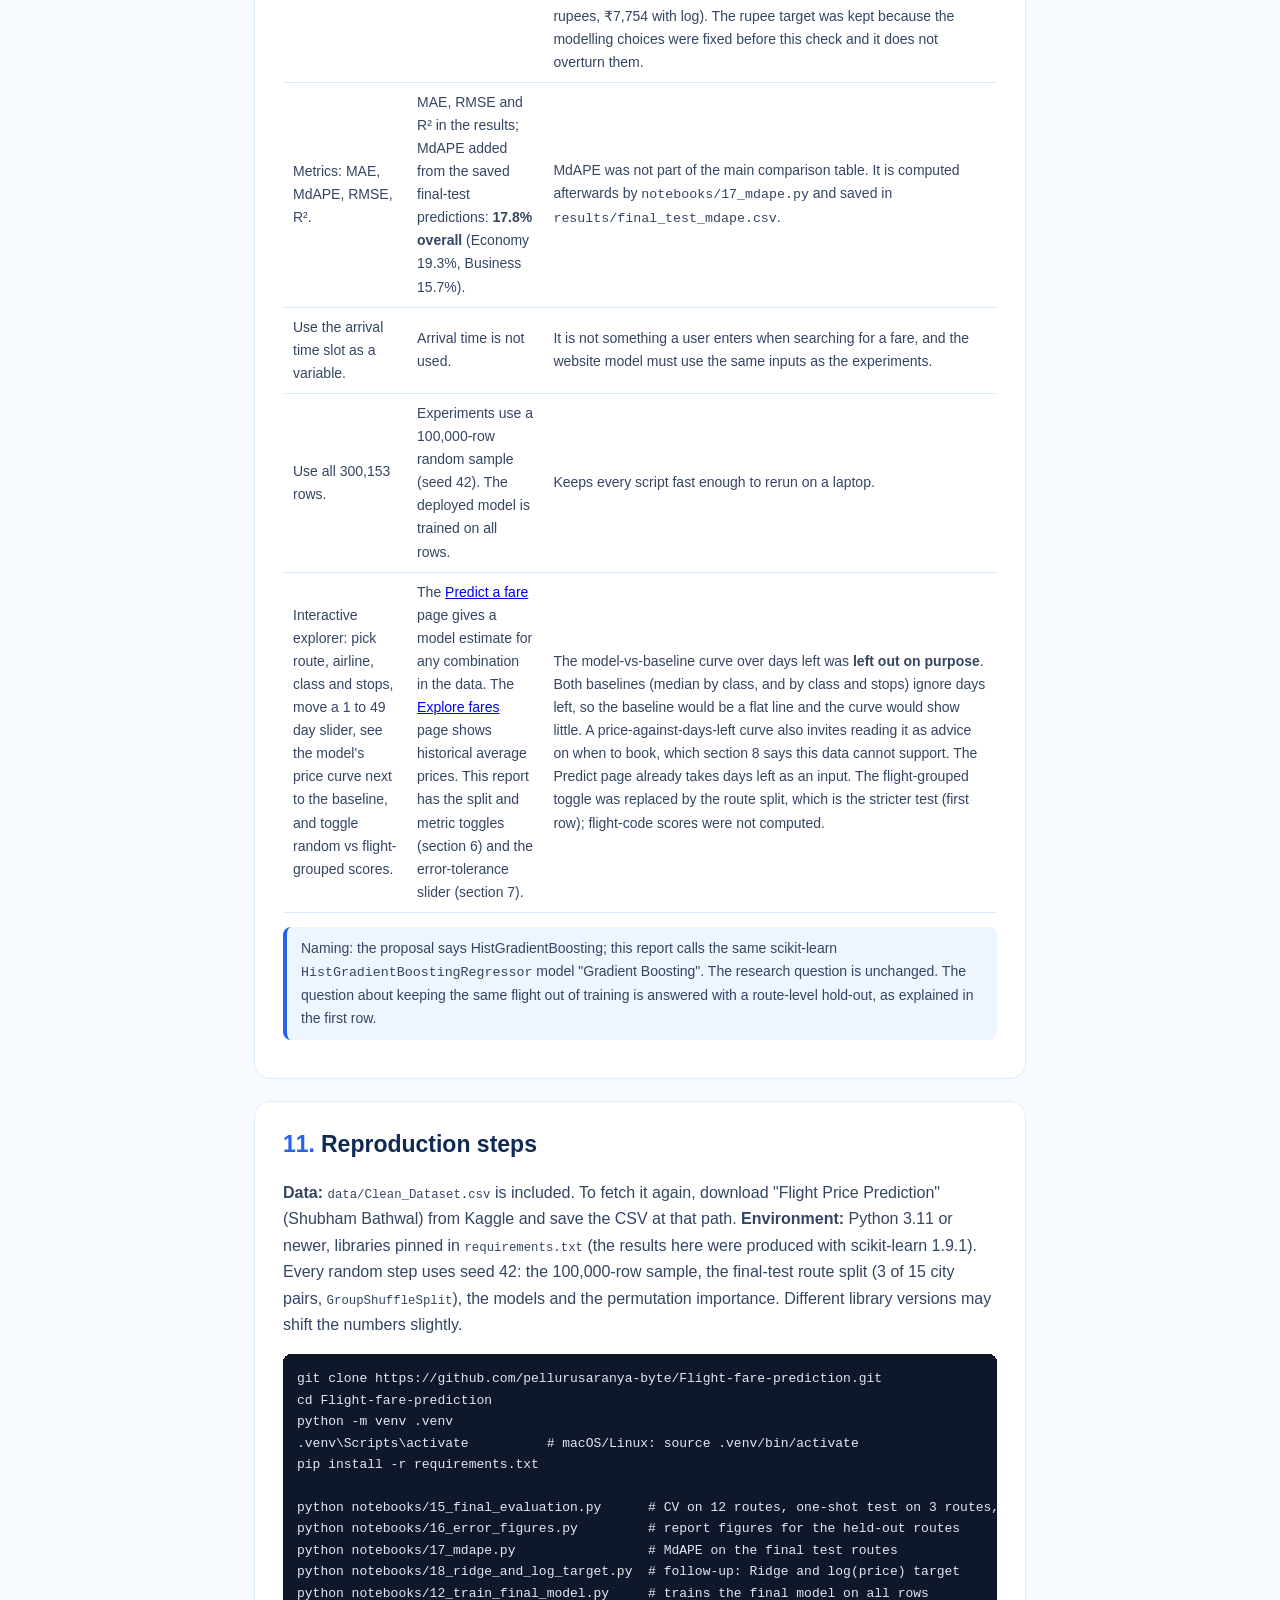
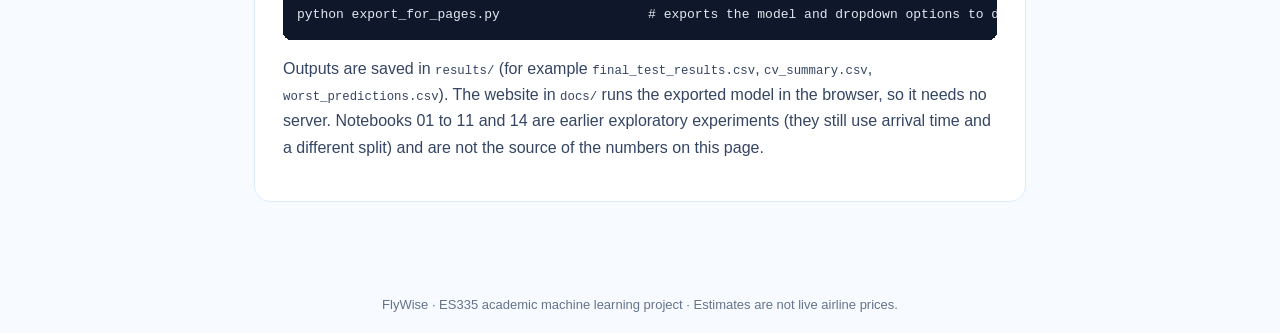
==== commit 6194ea92: "Add files via upload" ====
--- a/docs/index.html
+++ b/docs/index.html
@@ -223,7 +223,7 @@
 <tr><td>Metrics: MAE, MdAPE, RMSE, R².</td><td>MAE, RMSE and R² in the results; MdAPE added from the saved final-test predictions: <b>17.8% overall</b> (Economy 19.3%, Business 15.7%).</td><td>MdAPE was not part of the main comparison table. It is computed afterwards by <code>notebooks/17_mdape.py</code> and saved in <code>results/final_test_mdape.csv</code>.</td></tr>
 <tr><td>Use the arrival time slot as a variable.</td><td>Arrival time is not used.</td><td>It is not something a user enters when searching for a fare, and the website model must use the same inputs as the experiments.</td></tr>
 <tr><td>Use all 300,153 rows.</td><td>Experiments use a 100,000-row random sample (seed 42). The deployed model is trained on all rows.</td><td>Keeps every script fast enough to rerun on a laptop.</td></tr>
-<tr><td>Interactive explorer: pick route, airline, class and stops, move a 1 to 49 day slider, see the model's price curve next to the baseline, and toggle random vs flight-grouped scores.</td><td>The <a href="predict.html">Predict a fare</a> page gives a model estimate for any combination in the data. The <a href="explore.html">Explore fares</a> page shows historical average prices. This report has the split and metric toggles (section 6) and the error-tolerance slider (section 7).</td><td>The model-vs-baseline curve over days left and the flight-grouped toggle were <b>not built</b> in the time available. The report toggle compares a random split with a route split instead.</td></tr>
+<tr><td>Interactive explorer: pick route, airline, class and stops, move a 1 to 49 day slider, see the model's price curve next to the baseline, and toggle random vs flight-grouped scores.</td><td>The <a href="predict.html">Predict a fare</a> page gives a model estimate for any combination in the data. The <a href="explore.html">Explore fares</a> page shows historical average prices. This report has the split and metric toggles (section 6) and the error-tolerance slider (section 7).</td><td>The model-vs-baseline curve over days left was <b>left out on purpose</b>. Both baselines (median by class, and by class and stops) ignore days left, so the baseline would be a flat line and the curve would show little. A price-against-days-left curve also invites reading it as advice on when to book, which section 8 says this data cannot support. The Predict page already takes days left as an input. The flight-grouped toggle was replaced by the route split, which is the stricter test (first row); flight-code scores were not computed.</td></tr>
 </table>
 <p class="note">Naming: the proposal says HistGradientBoosting; this report calls the same scikit-learn <code>HistGradientBoostingRegressor</code> model "Gradient Boosting". The research question is unchanged. The question about keeping the same flight out of training is answered with a route-level hold-out, as explained in the first row.</p>
 </section>
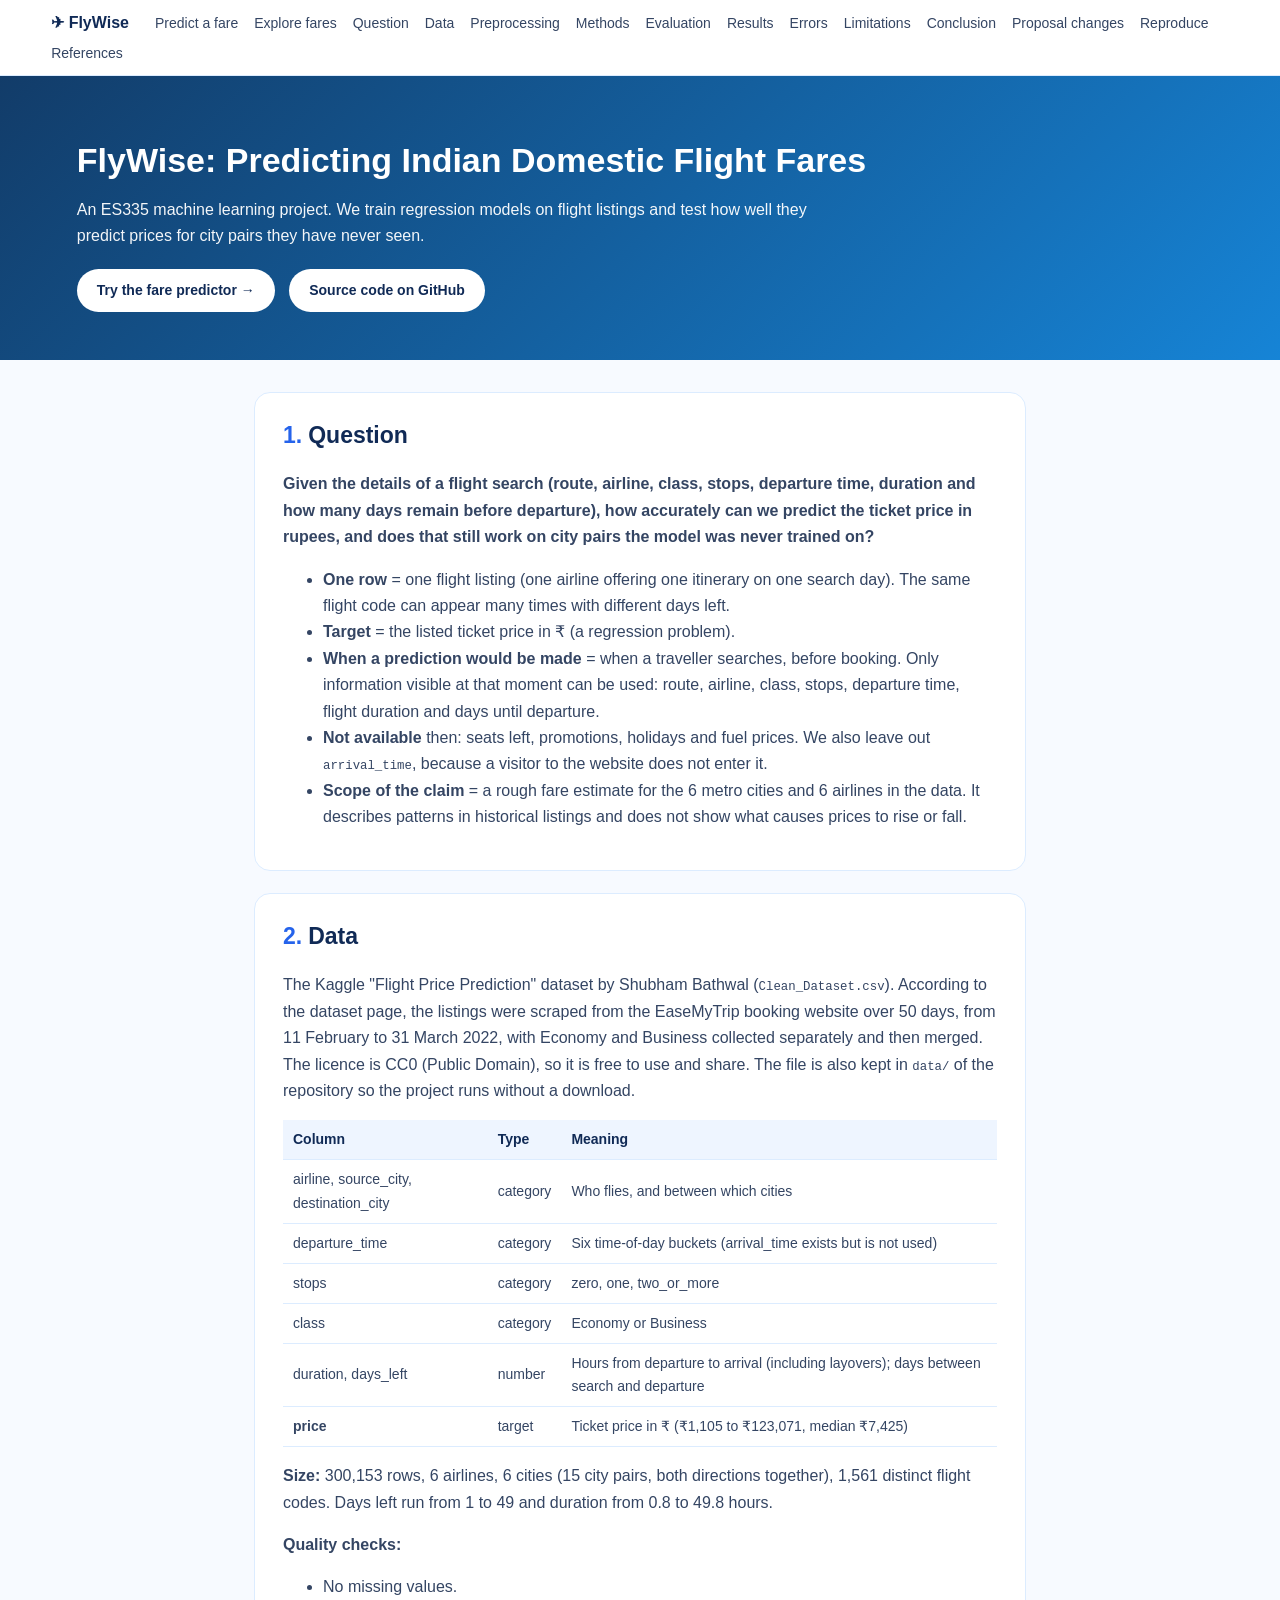
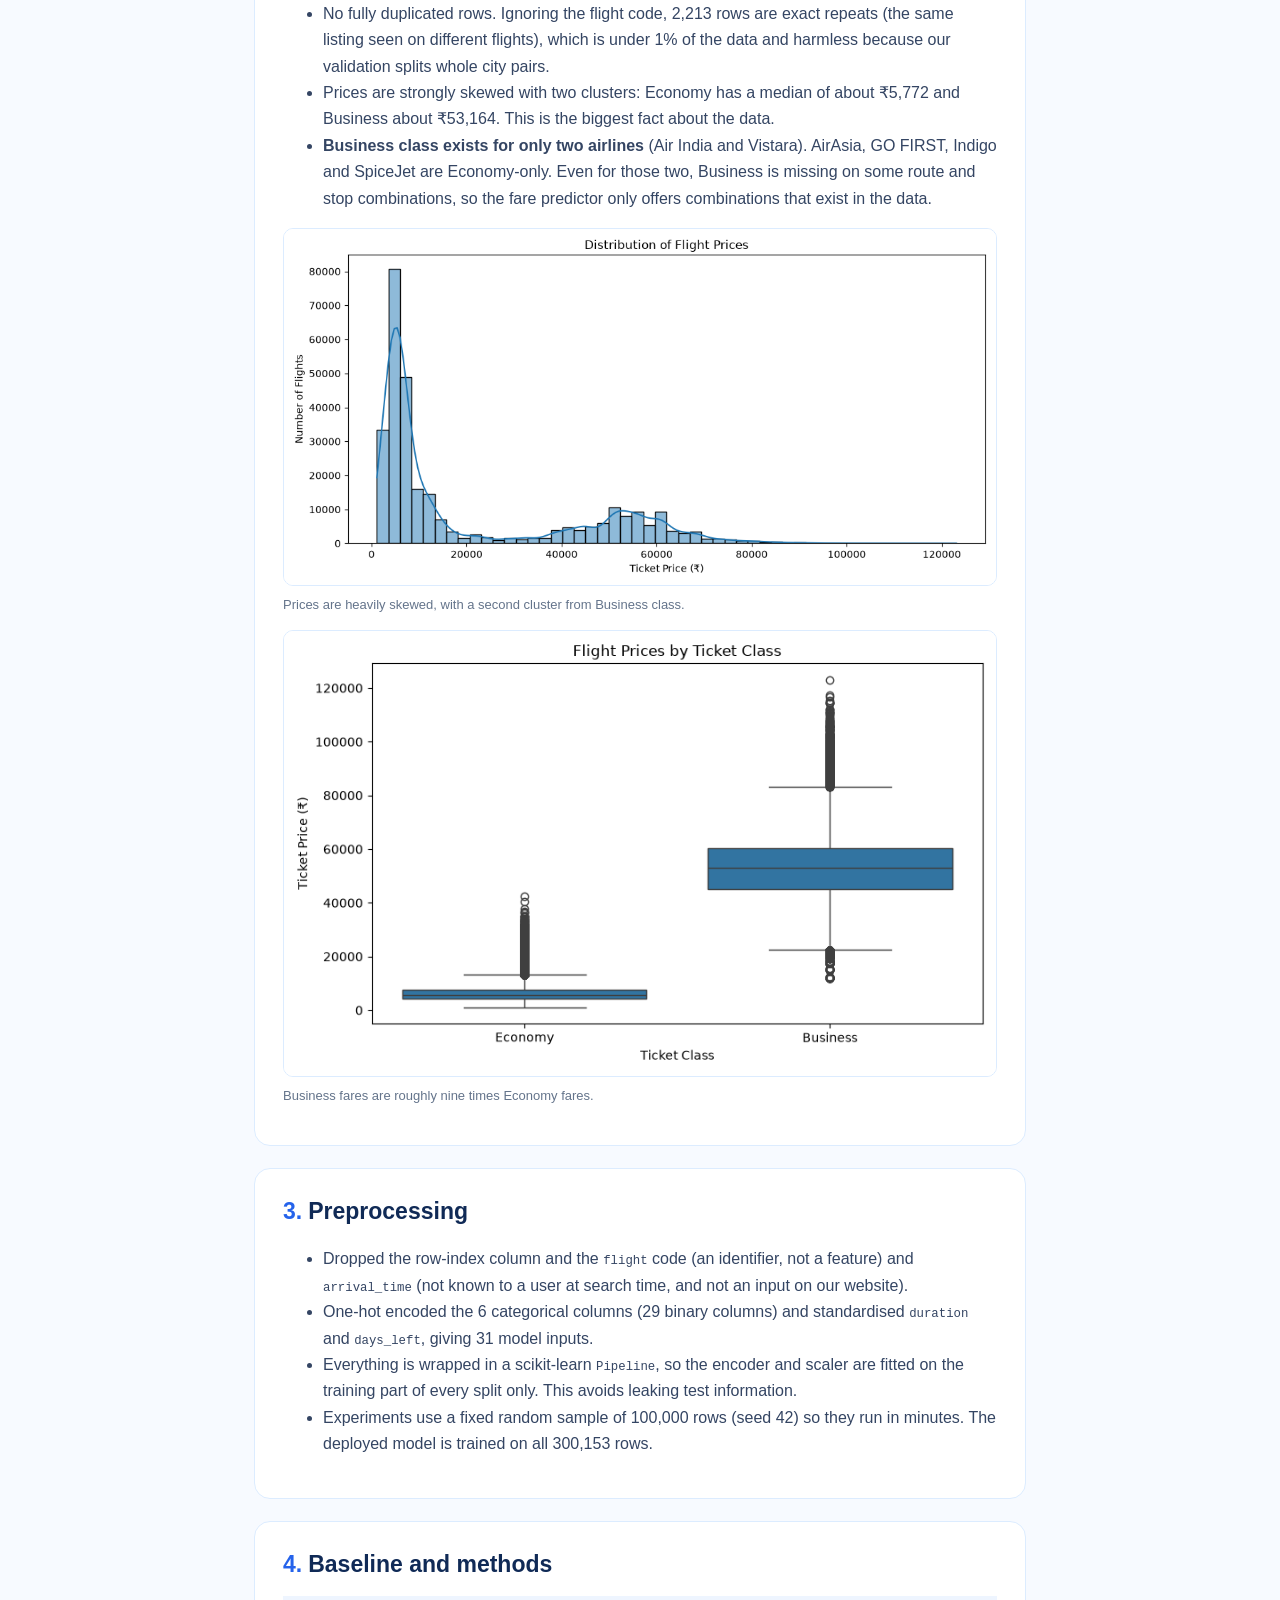
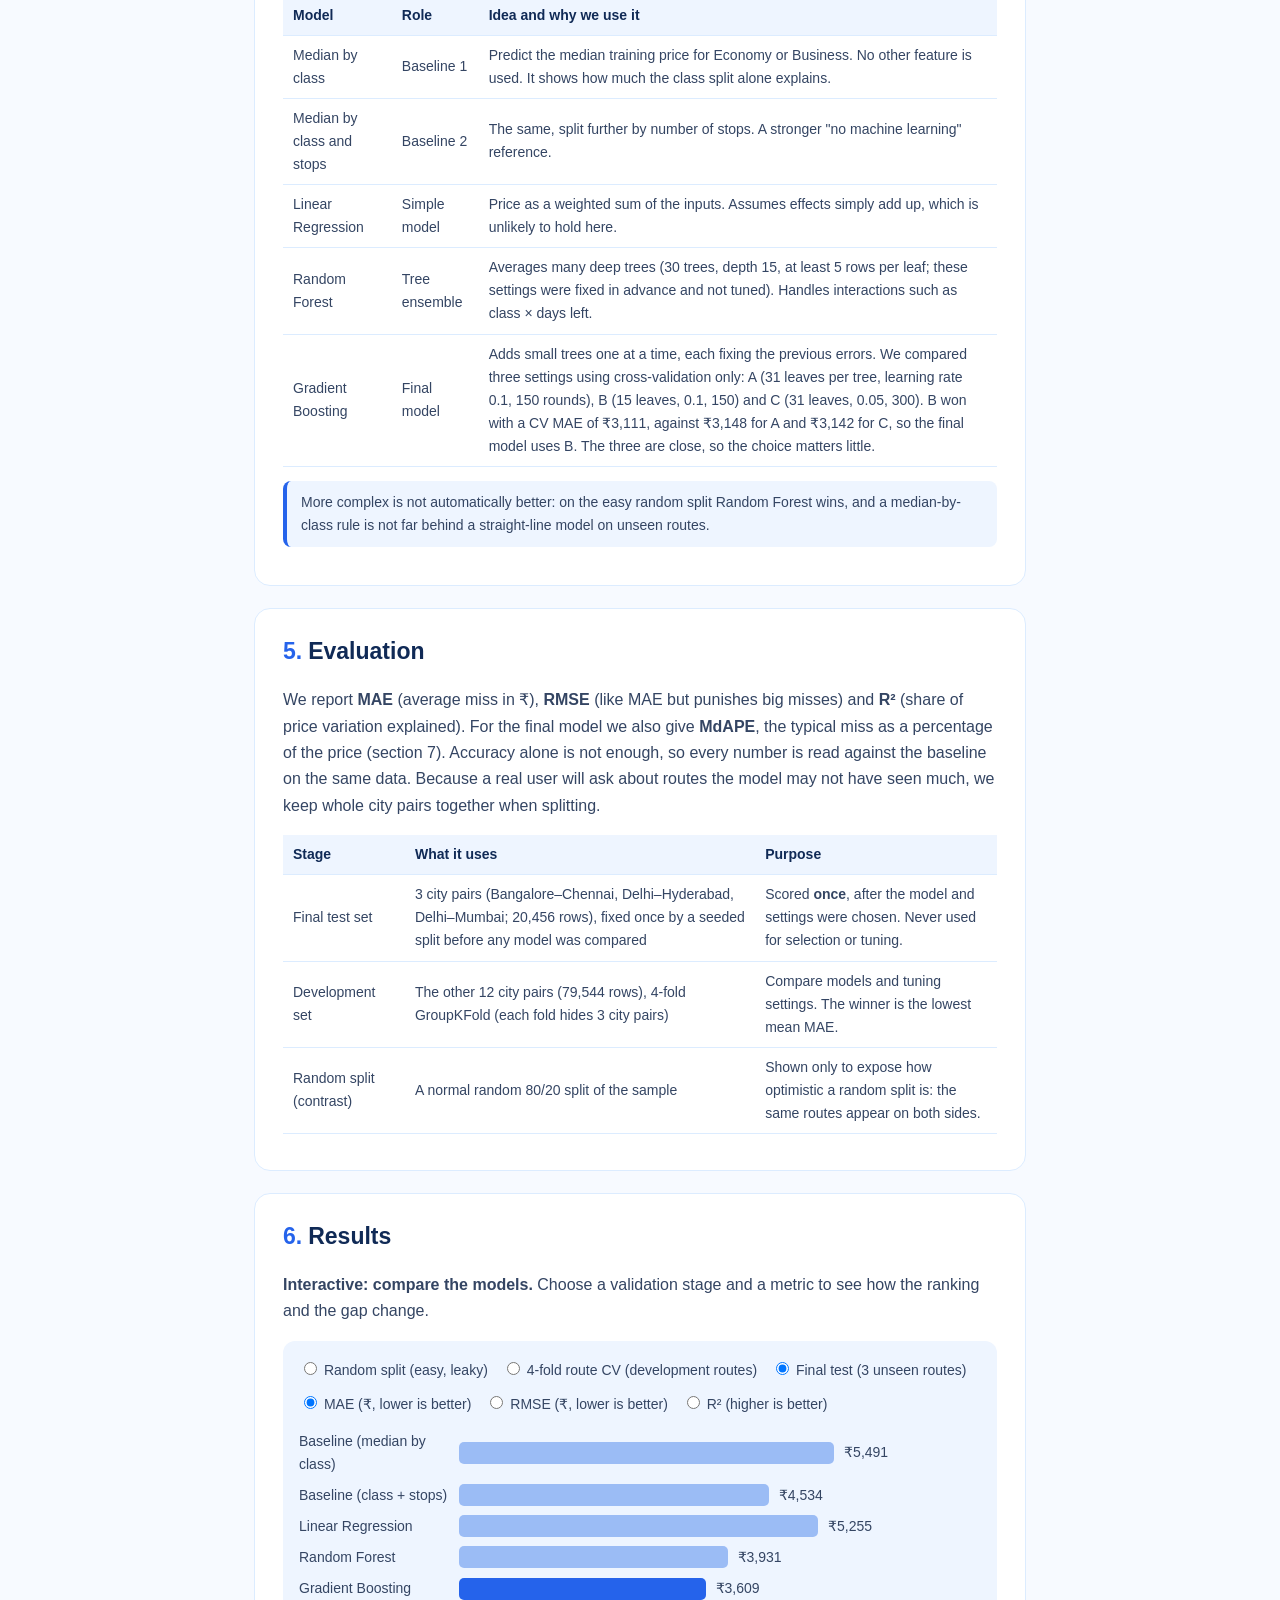
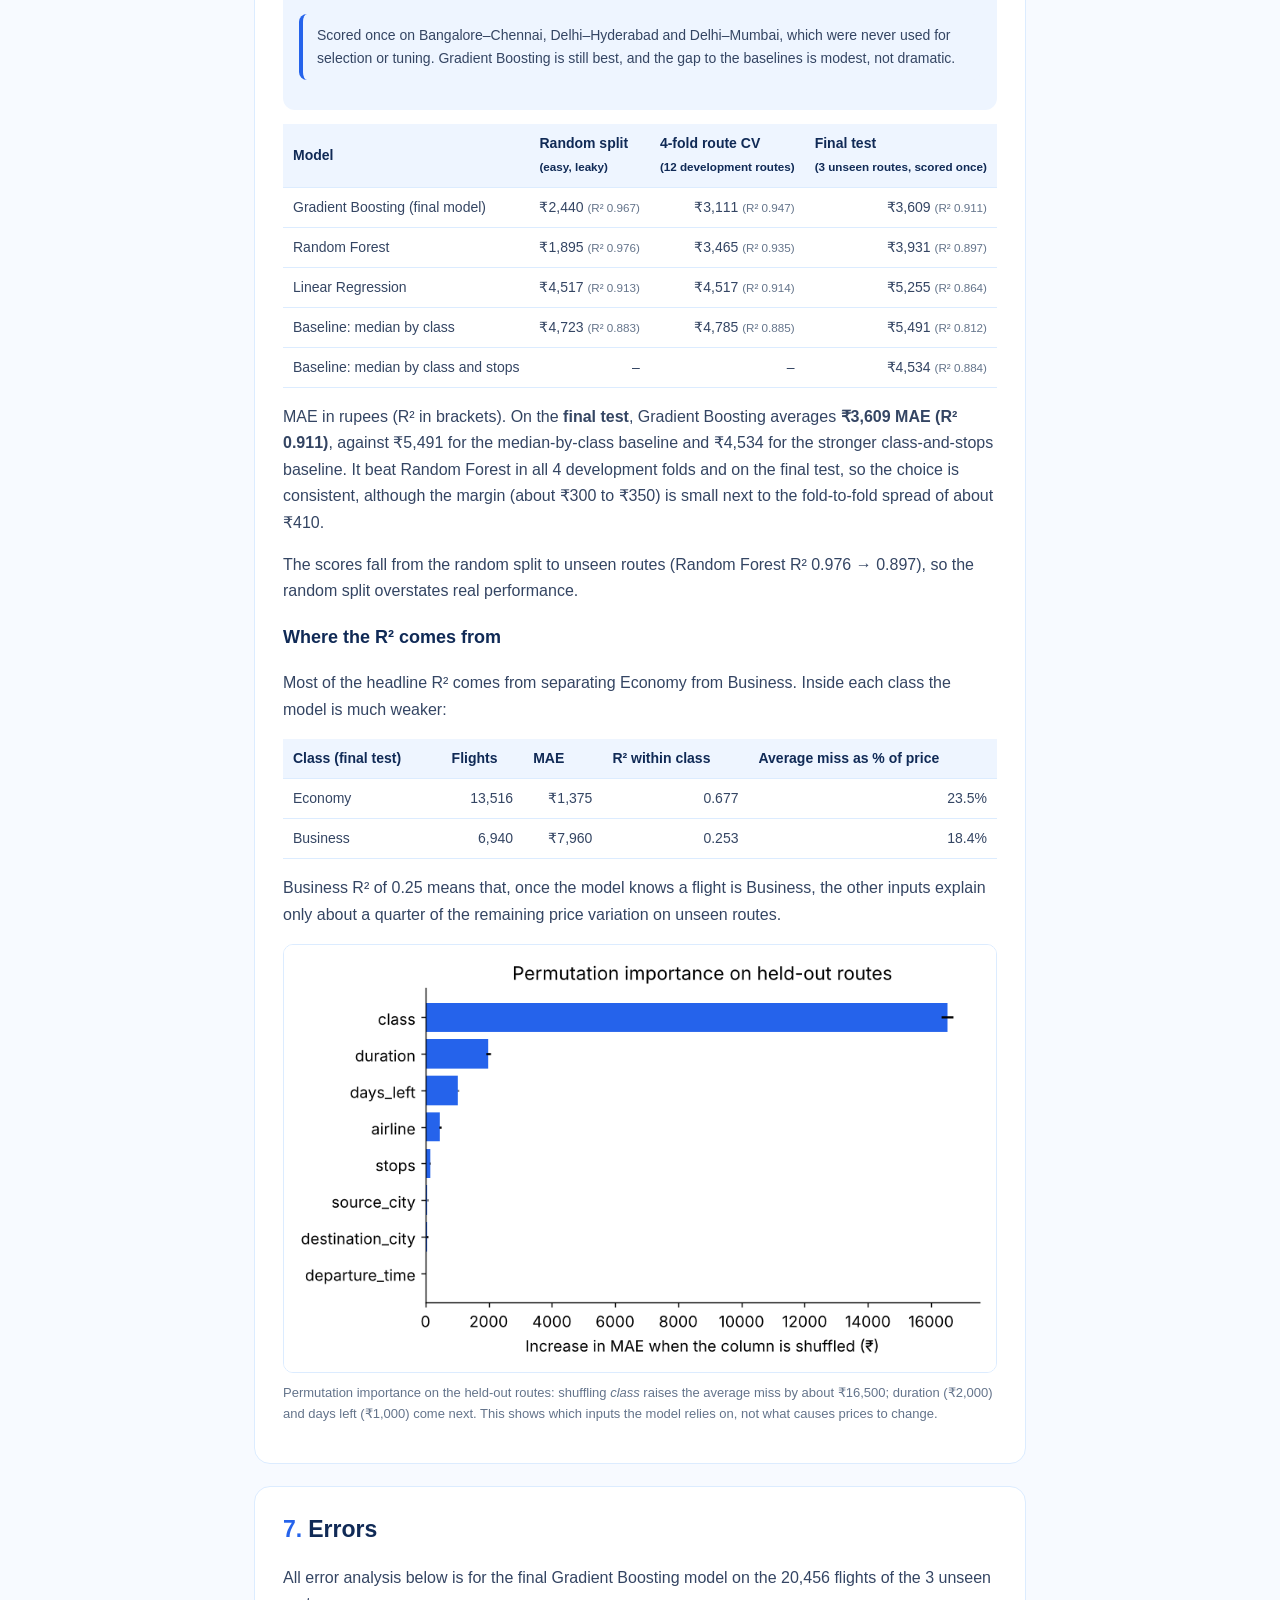
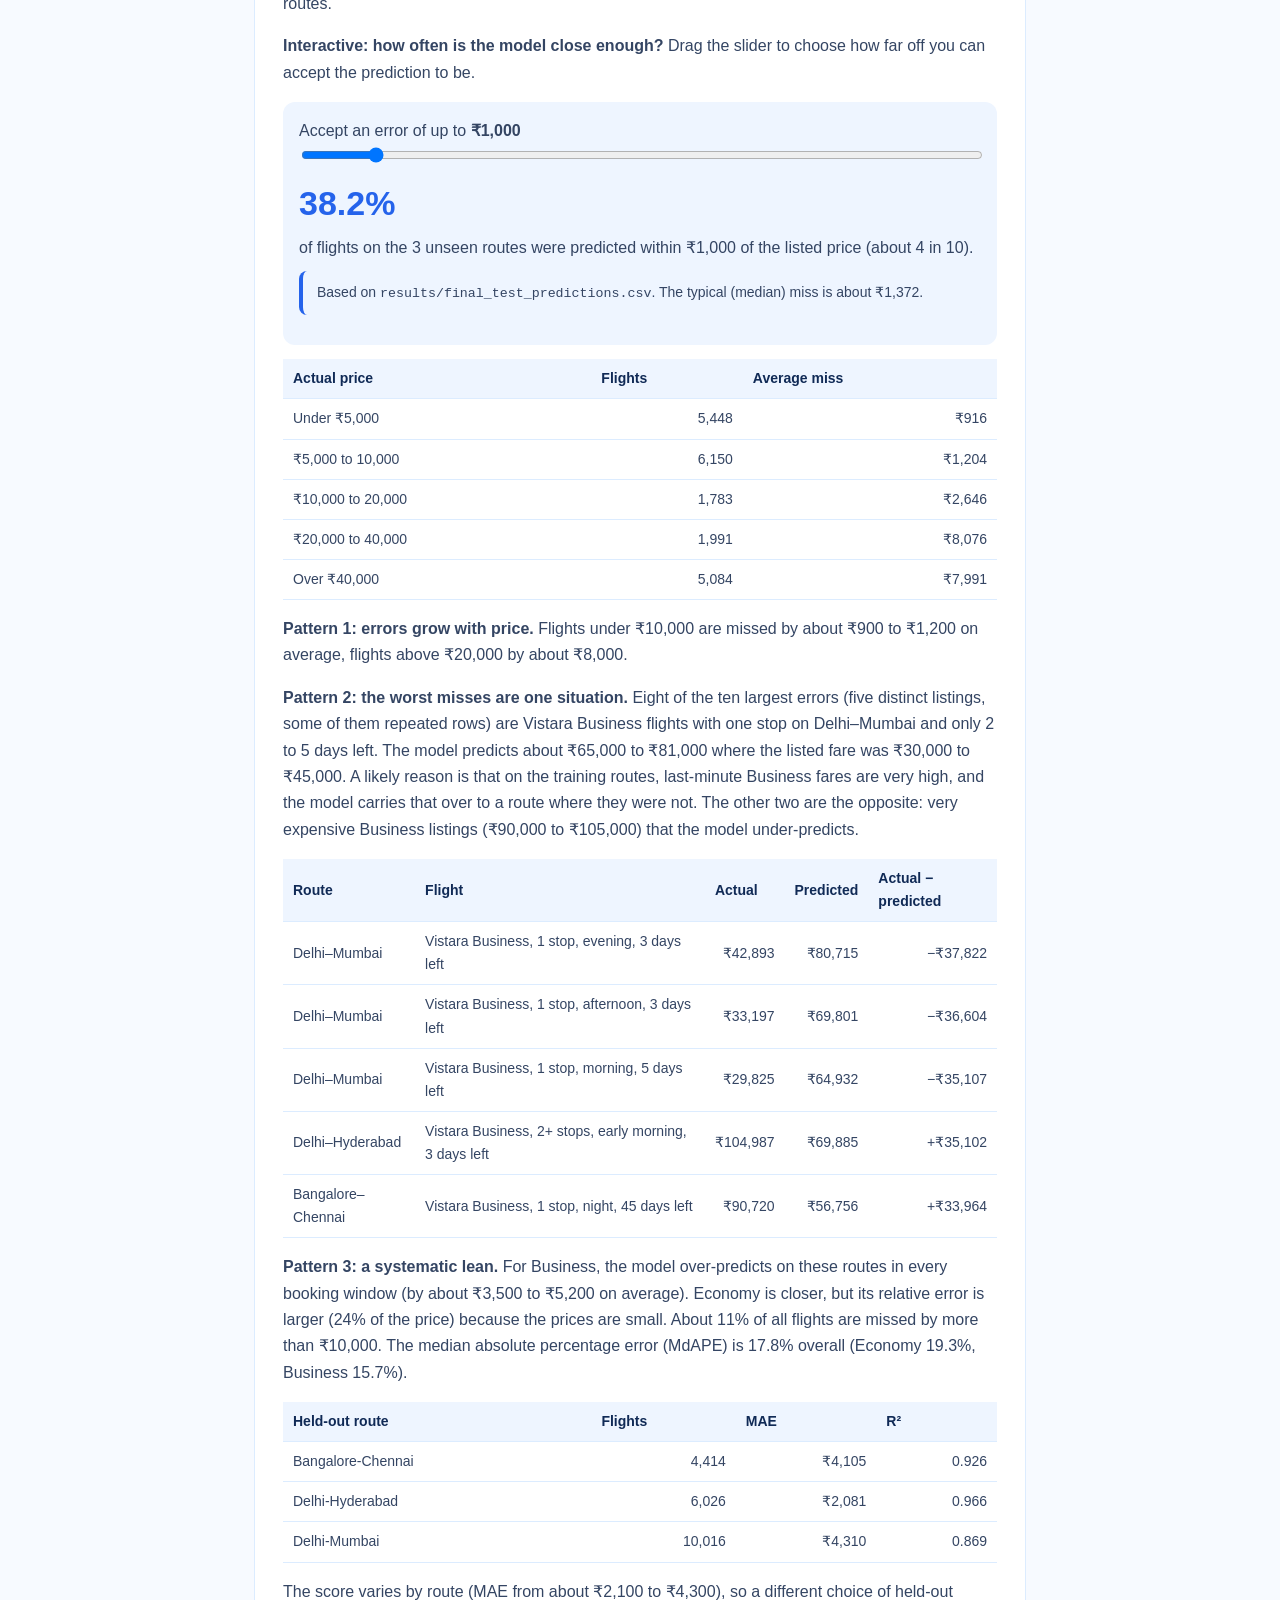
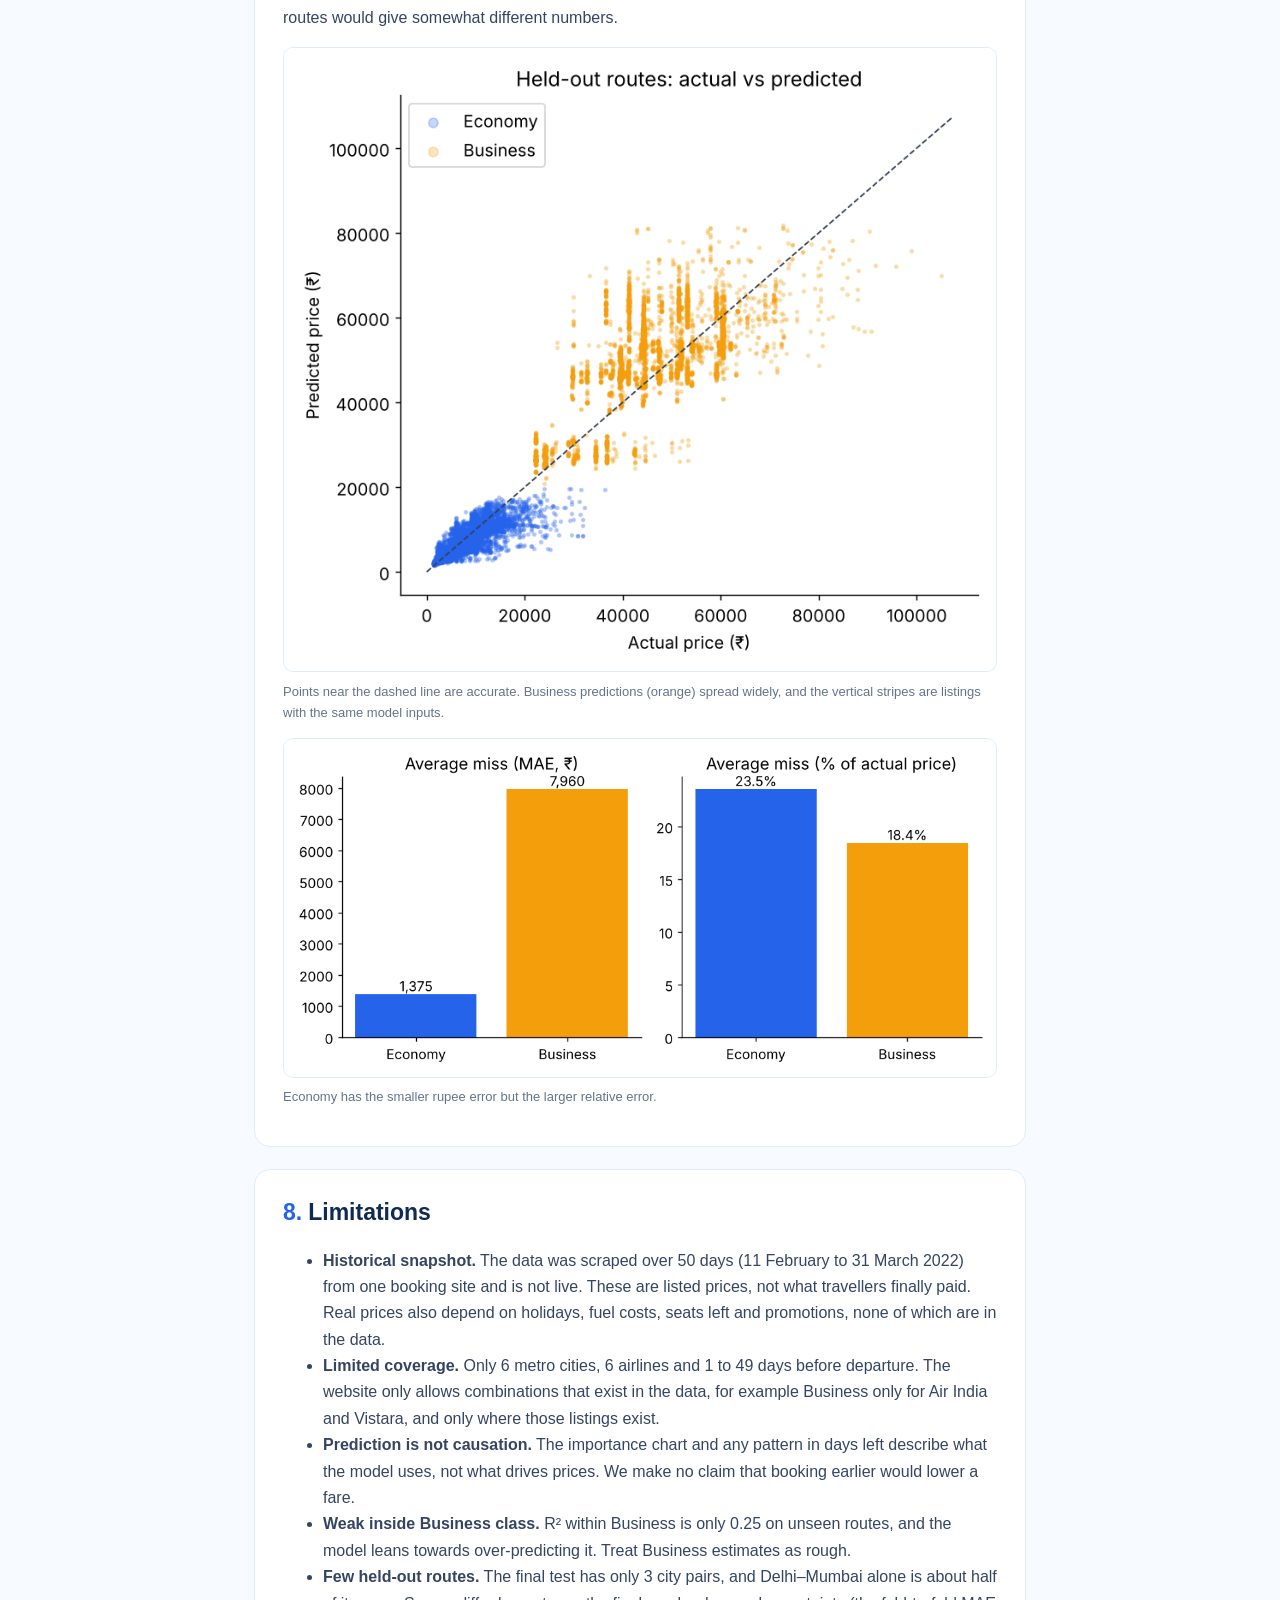
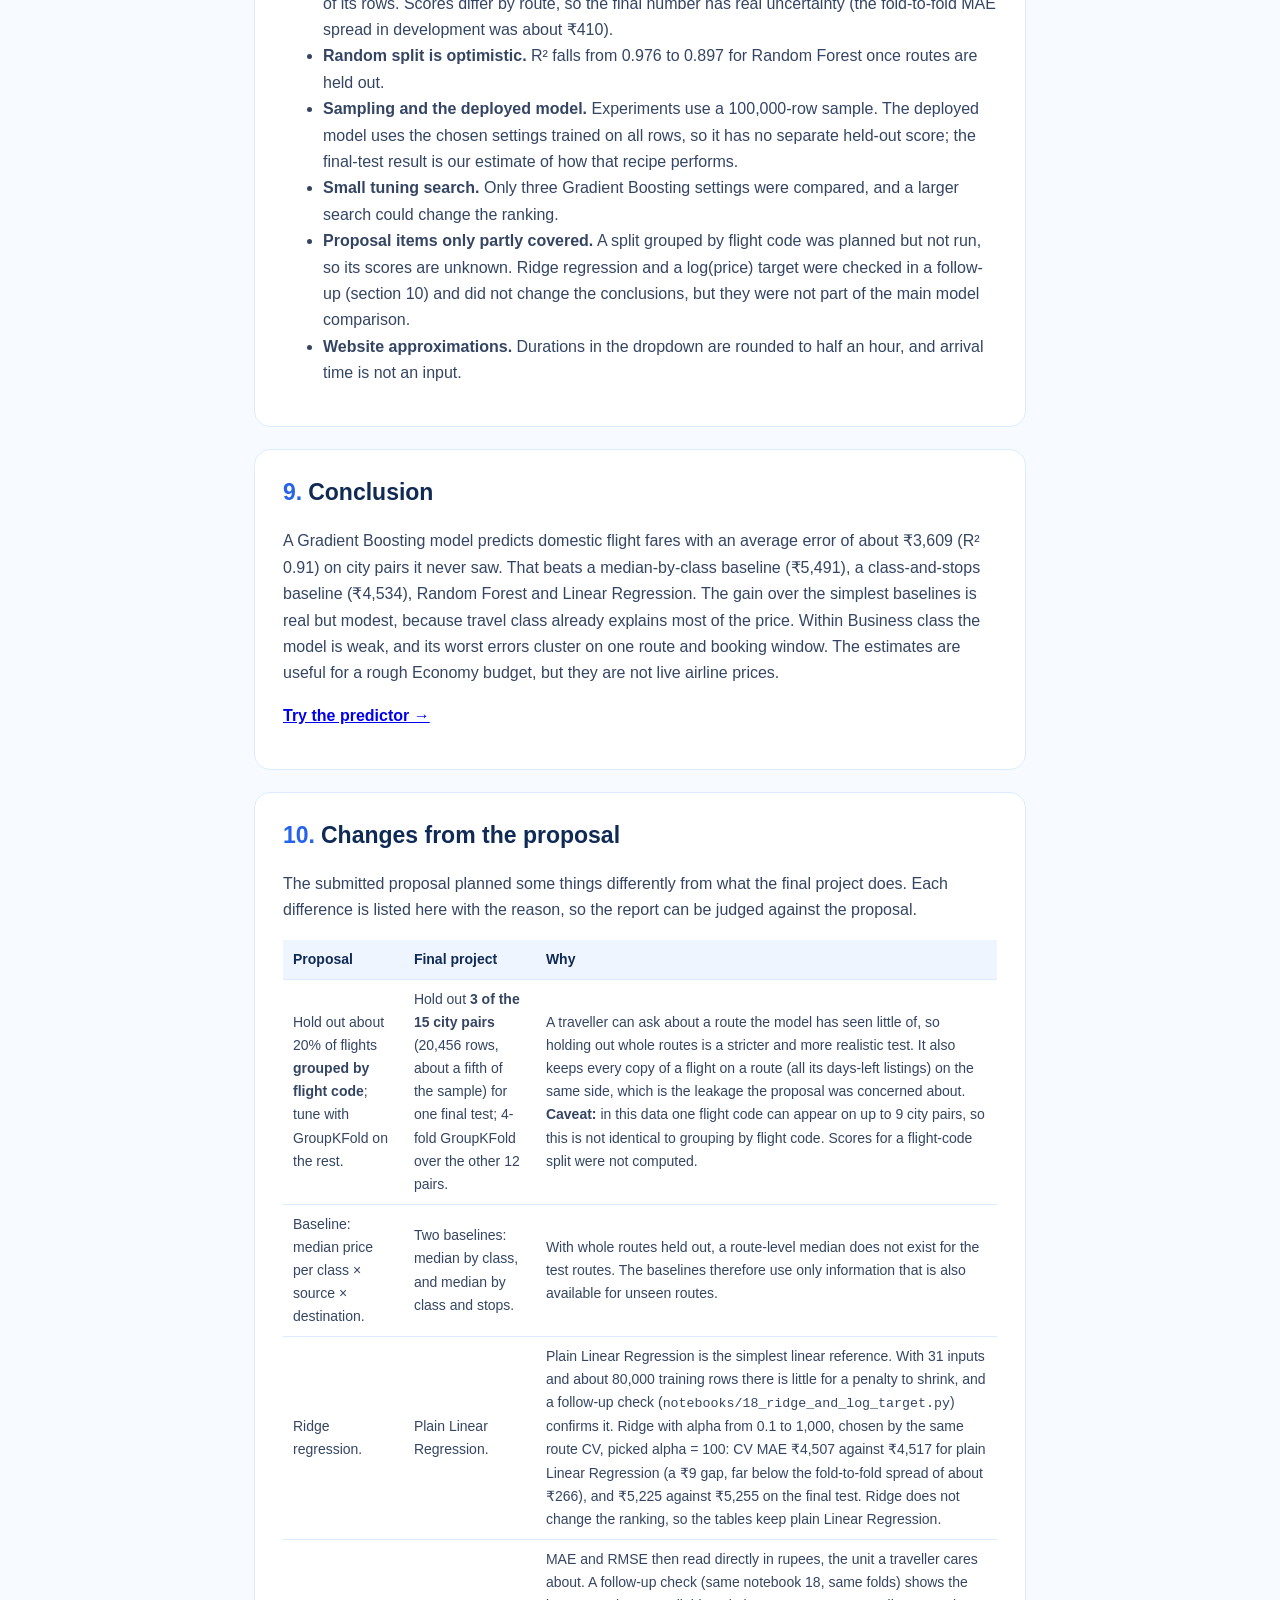
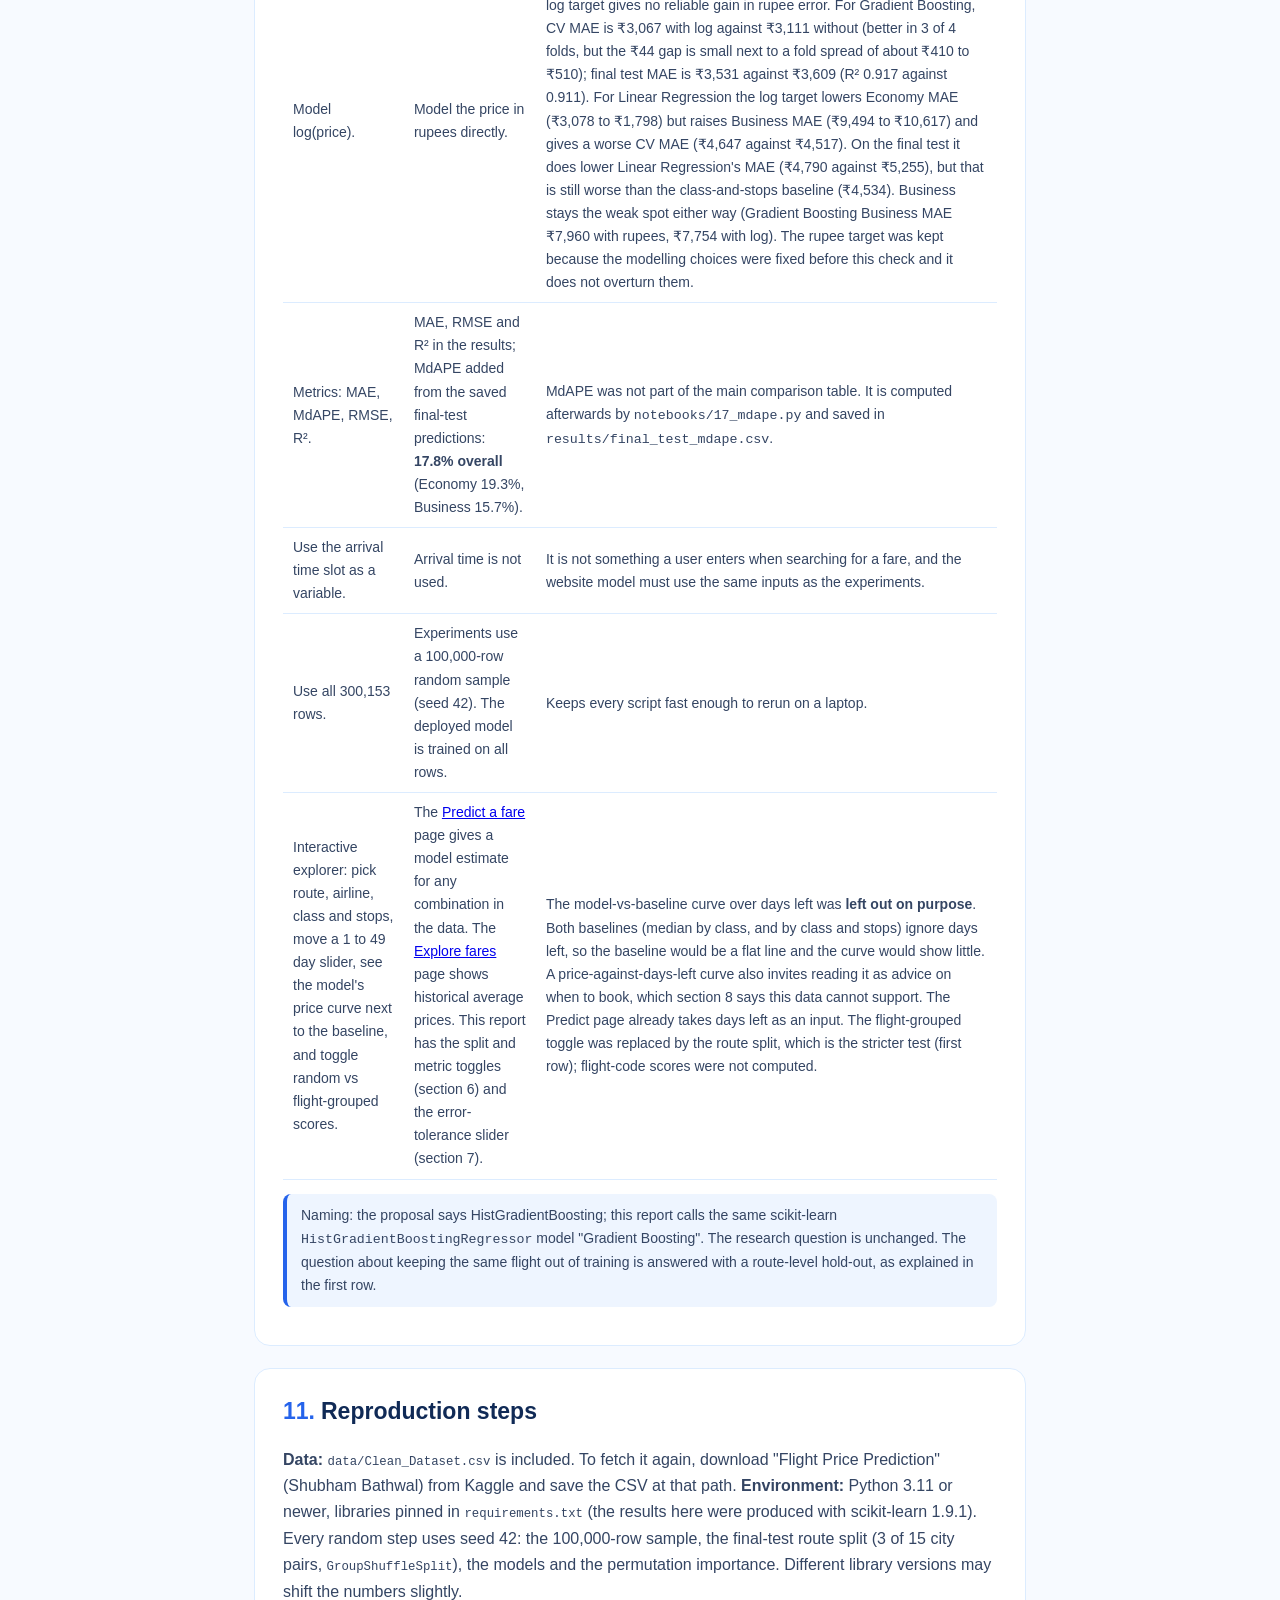
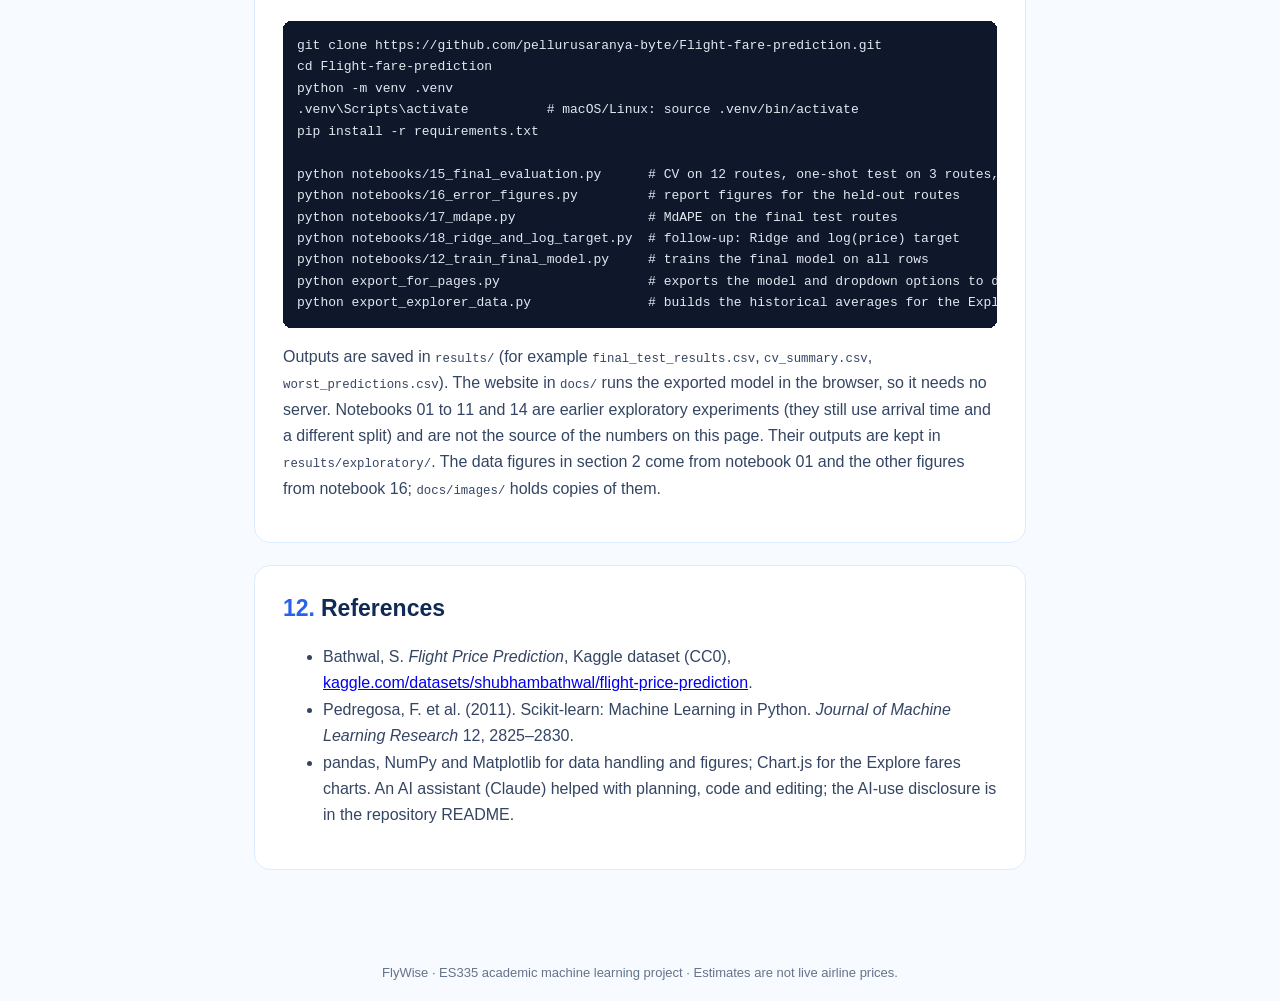
==== commit 22776dd1: "Add files via upload" ====
--- a/docs/index.html
+++ b/docs/index.html
@@ -48,7 +48,7 @@
 <nav>
 <b>✈ FlyWise</b>
 <a href="predict.html">Predict a fare</a><a href="explore.html">Explore fares</a>
-<a href="#question">Question</a><a href="#data">Data</a><a href="#preprocessing">Preprocessing</a><a href="#methods">Methods</a><a href="#evaluation">Evaluation</a><a href="#results">Results</a><a href="#errors">Errors</a><a href="#limitations">Limitations</a><a href="#conclusion">Conclusion</a><a href="#changes">Proposal changes</a><a href="#reproduce">Reproduce</a>
+<a href="#question">Question</a><a href="#data">Data</a><a href="#preprocessing">Preprocessing</a><a href="#methods">Methods</a><a href="#evaluation">Evaluation</a><a href="#results">Results</a><a href="#errors">Errors</a><a href="#limitations">Limitations</a><a href="#conclusion">Conclusion</a><a href="#changes">Proposal changes</a><a href="#reproduce">Reproduce</a><a href="#references">References</a>
 </nav>
 
 <header>
@@ -113,15 +113,15 @@
 <tr><td>Median by class</td><td>Baseline 1</td><td>Predict the median training price for Economy or Business. No other feature is used. It shows how much the class split alone explains.</td></tr>
 <tr><td>Median by class and stops</td><td>Baseline 2</td><td>The same, split further by number of stops. A stronger "no machine learning" reference.</td></tr>
 <tr><td>Linear Regression</td><td>Simple model</td><td>Price as a weighted sum of the inputs. Assumes effects simply add up, which is unlikely to hold here.</td></tr>
-<tr><td>Random Forest</td><td>Tree ensemble</td><td>Averages many deep trees (30 trees, depth 15). Handles interactions such as class × days left.</td></tr>
-<tr><td>Gradient Boosting</td><td>Final model</td><td>Adds small trees one at a time, each fixing the previous errors. We compared three settings (31 or 15 leaves per tree, learning rate 0.1 or 0.05, 150 or 300 rounds) using cross-validation only.</td></tr>
+<tr><td>Random Forest</td><td>Tree ensemble</td><td>Averages many deep trees (30 trees, depth 15, at least 5 rows per leaf; these settings were fixed in advance and not tuned). Handles interactions such as class × days left.</td></tr>
+<tr><td>Gradient Boosting</td><td>Final model</td><td>Adds small trees one at a time, each fixing the previous errors. We compared three settings using cross-validation only: A (31 leaves per tree, learning rate 0.1, 150 rounds), B (15 leaves, 0.1, 150) and C (31 leaves, 0.05, 300). B won with a CV MAE of ₹3,111, against ₹3,148 for A and ₹3,142 for C, so the final model uses B. The three are close, so the choice matters little.</td></tr>
 </table>
 <p class="note">More complex is not automatically better: on the easy random split Random Forest wins, and a median-by-class rule is not far behind a straight-line model on unseen routes.</p>
 </section>
 
 <section id="evaluation">
 <h2><span>5.</span>Evaluation</h2>
-<p>We report <b>MAE</b> (average miss in ₹), <b>RMSE</b> (like MAE but punishes big misses) and <b>R²</b> (share of price variation explained). Accuracy alone is not enough, so every number is read against the baseline on the same data. Because a real user will ask about routes the model may not have seen much, we keep whole city pairs together when splitting.</p>
+<p>We report <b>MAE</b> (average miss in ₹), <b>RMSE</b> (like MAE but punishes big misses) and <b>R²</b> (share of price variation explained). For the final model we also give <b>MdAPE</b>, the typical miss as a percentage of the price (section 7). Accuracy alone is not enough, so every number is read against the baseline on the same data. Because a real user will ask about routes the model may not have seen much, we keep whole city pairs together when splitting.</p>
 <table>
 <tr><th>Stage</th><th>What it uses</th><th>Purpose</th></tr>
 <tr><td>Final test set</td><td>3 city pairs (Bangalore–Chennai, Delhi–Hyderabad, Delhi–Mumbai; 20,456 rows), fixed once by a seeded split before any model was compared</td><td>Scored <b>once</b>, after the model and settings were chosen. Never used for selection or tuning.</td></tr>
@@ -175,12 +175,12 @@
 <tr><th>Actual price</th><th>Flights</th><th>Average miss</th></tr>
 <tr><td>Under ₹5,000</td><td class='num'>5,448</td><td class='num'>₹916</td></tr><tr><td>₹5,000 to 10,000</td><td class='num'>6,150</td><td class='num'>₹1,204</td></tr><tr><td>₹10,000 to 20,000</td><td class='num'>1,783</td><td class='num'>₹2,646</td></tr><tr><td>₹20,000 to 40,000</td><td class='num'>1,991</td><td class='num'>₹8,076</td></tr><tr><td>Over ₹40,000</td><td class='num'>5,084</td><td class='num'>₹7,991</td></tr></table>
 <p><b>Pattern 1: errors grow with price.</b> Flights under ₹10,000 are missed by about ₹900 to ₹1,200 on average, flights above ₹20,000 by about ₹8,000.</p>
-<p><b>Pattern 2: the worst misses are one situation.</b> Eight of the ten largest errors are Vistara Business flights with one stop on Delhi–Mumbai and only 2 to 5 days left. The model predicts about ₹65,000 to ₹81,000 where the listed fare was ₹30,000 to ₹45,000. A likely reason is that on the training routes, last-minute Business fares are very high, and the model carries that over to a route where they were not. The other two are the opposite: very expensive Business listings (₹90,000 to ₹105,000) that the model under-predicts.</p>
+<p><b>Pattern 2: the worst misses are one situation.</b> Eight of the ten largest errors (five distinct listings, some of them repeated rows) are Vistara Business flights with one stop on Delhi–Mumbai and only 2 to 5 days left. The model predicts about ₹65,000 to ₹81,000 where the listed fare was ₹30,000 to ₹45,000. A likely reason is that on the training routes, last-minute Business fares are very high, and the model carries that over to a route where they were not. The other two are the opposite: very expensive Business listings (₹90,000 to ₹105,000) that the model under-predicts.</p>
 <table>
 <tr><th>Route</th><th>Flight</th><th>Actual</th><th>Predicted</th><th>Actual − predicted</th></tr>
 <tr><td>Delhi–Mumbai</td><td>Vistara Business, 1 stop, evening, 3 days left</td><td class='num'>₹42,893</td><td class='num'>₹80,715</td><td class='num'>−₹37,822</td></tr><tr><td>Delhi–Mumbai</td><td>Vistara Business, 1 stop, afternoon, 3 days left</td><td class='num'>₹33,197</td><td class='num'>₹69,801</td><td class='num'>−₹36,604</td></tr><tr><td>Delhi–Mumbai</td><td>Vistara Business, 1 stop, morning, 5 days left</td><td class='num'>₹29,825</td><td class='num'>₹64,932</td><td class='num'>−₹35,107</td></tr><tr><td>Delhi–Hyderabad</td><td>Vistara Business, 2+ stops, early morning, 3 days left</td><td class='num'>₹104,987</td><td class='num'>₹69,885</td><td class='num'>+₹35,102</td></tr><tr><td>Bangalore–Chennai</td><td>Vistara Business, 1 stop, night, 45 days left</td><td class='num'>₹90,720</td><td class='num'>₹56,756</td><td class='num'>+₹33,964</td></tr>
 </table>
-<p><b>Pattern 3: a systematic lean.</b> For Business, the model over-predicts on these routes in every booking window (by about ₹3,500 to ₹4,900 on average). Economy is closer, but its relative error is larger (24% of the price) because the prices are small. About 11% of all flights are missed by more than ₹10,000.</p>
+<p><b>Pattern 3: a systematic lean.</b> For Business, the model over-predicts on these routes in every booking window (by about ₹3,500 to ₹5,200 on average). Economy is closer, but its relative error is larger (24% of the price) because the prices are small. About 11% of all flights are missed by more than ₹10,000. The median absolute percentage error (MdAPE) is 17.8% overall (Economy 19.3%, Business 15.7%).</p>
 <table>
 <tr><th>Held-out route</th><th>Flights</th><th>MAE</th><th>R²</th></tr>
 <tr><td>Bangalore-Chennai</td><td class='num'>4,414</td><td class='num'>₹4,105</td><td class='num'>0.926</td></tr><tr><td>Delhi-Hyderabad</td><td class='num'>6,026</td><td class='num'>₹2,081</td><td class='num'>0.966</td></tr><tr><td>Delhi-Mumbai</td><td class='num'>10,016</td><td class='num'>₹4,310</td><td class='num'>0.869</td></tr></table>
@@ -219,7 +219,7 @@
 <tr><td>Hold out about 20% of flights <b>grouped by flight code</b>; tune with GroupKFold on the rest.</td><td>Hold out <b>3 of the 15 city pairs</b> (20,456 rows, about a fifth of the sample) for one final test; 4-fold GroupKFold over the other 12 pairs.</td><td>A traveller can ask about a route the model has seen little of, so holding out whole routes is a stricter and more realistic test. It also keeps every copy of a flight on a route (all its days-left listings) on the same side, which is the leakage the proposal was concerned about. <b>Caveat:</b> in this data one flight code can appear on up to 9 city pairs, so this is not identical to grouping by flight code. Scores for a flight-code split were not computed.</td></tr>
 <tr><td>Baseline: median price per class × source × destination.</td><td>Two baselines: median by class, and median by class and stops.</td><td>With whole routes held out, a route-level median does not exist for the test routes. The baselines therefore use only information that is also available for unseen routes.</td></tr>
 <tr><td>Ridge regression.</td><td>Plain Linear Regression.</td><td>Plain Linear Regression is the simplest linear reference. With 31 inputs and about 80,000 training rows there is little for a penalty to shrink, and a follow-up check (<code>notebooks/18_ridge_and_log_target.py</code>) confirms it. Ridge with alpha from 0.1 to 1,000, chosen by the same route CV, picked alpha = 100: CV MAE ₹4,507 against ₹4,517 for plain Linear Regression (a ₹9 gap, far below the fold-to-fold spread of about ₹266), and ₹5,225 against ₹5,255 on the final test. Ridge does not change the ranking, so the tables keep plain Linear Regression.</td></tr>
-<tr><td>Model log(price).</td><td>Model the price in rupees directly.</td><td>MAE and RMSE then read directly in rupees, the unit a traveller cares about. A follow-up check (same notebook 18, same folds) shows the log target gives no reliable gain in rupee error. For Gradient Boosting, CV MAE is ₹3,067 with log against ₹3,111 without (better in 3 of 4 folds, but the ₹44 gap is small next to a fold spread of about ₹410 to ₹510); final test MAE is ₹3,531 against ₹3,609 (R² 0.917 against 0.911). For Linear Regression the log target lowers Economy MAE (₹3,078 to ₹1,798) but raises Business MAE (₹9,494 to ₹10,617) and gives a worse CV MAE (₹4,647 against ₹4,517). Business stays the weak spot either way (Gradient Boosting Business MAE ₹7,960 with rupees, ₹7,754 with log). The rupee target was kept because the modelling choices were fixed before this check and it does not overturn them.</td></tr>
+<tr><td>Model log(price).</td><td>Model the price in rupees directly.</td><td>MAE and RMSE then read directly in rupees, the unit a traveller cares about. A follow-up check (same notebook 18, same folds) shows the log target gives no reliable gain in rupee error. For Gradient Boosting, CV MAE is ₹3,067 with log against ₹3,111 without (better in 3 of 4 folds, but the ₹44 gap is small next to a fold spread of about ₹410 to ₹510); final test MAE is ₹3,531 against ₹3,609 (R² 0.917 against 0.911). For Linear Regression the log target lowers Economy MAE (₹3,078 to ₹1,798) but raises Business MAE (₹9,494 to ₹10,617) and gives a worse CV MAE (₹4,647 against ₹4,517). On the final test it does lower Linear Regression's MAE (₹4,790 against ₹5,255), but that is still worse than the class-and-stops baseline (₹4,534). Business stays the weak spot either way (Gradient Boosting Business MAE ₹7,960 with rupees, ₹7,754 with log). The rupee target was kept because the modelling choices were fixed before this check and it does not overturn them.</td></tr>
 <tr><td>Metrics: MAE, MdAPE, RMSE, R².</td><td>MAE, RMSE and R² in the results; MdAPE added from the saved final-test predictions: <b>17.8% overall</b> (Economy 19.3%, Business 15.7%).</td><td>MdAPE was not part of the main comparison table. It is computed afterwards by <code>notebooks/17_mdape.py</code> and saved in <code>results/final_test_mdape.csv</code>.</td></tr>
 <tr><td>Use the arrival time slot as a variable.</td><td>Arrival time is not used.</td><td>It is not something a user enters when searching for a fare, and the website model must use the same inputs as the experiments.</td></tr>
 <tr><td>Use all 300,153 rows.</td><td>Experiments use a 100,000-row random sample (seed 42). The deployed model is trained on all rows.</td><td>Keeps every script fast enough to rerun on a laptop.</td></tr>
@@ -242,8 +242,18 @@
 python notebooks/17_mdape.py                 # MdAPE on the final test routes
 python notebooks/18_ridge_and_log_target.py  # follow-up: Ridge and log(price) target
 python notebooks/12_train_final_model.py     # trains the final model on all rows
-python export_for_pages.py                   # exports the model and dropdown options to docs/data/</pre>
-<p>Outputs are saved in <code>results/</code> (for example <code>final_test_results.csv</code>, <code>cv_summary.csv</code>, <code>worst_predictions.csv</code>). The website in <code>docs/</code> runs the exported model in the browser, so it needs no server. Notebooks 01 to 11 and 14 are earlier exploratory experiments (they still use arrival time and a different split) and are not the source of the numbers on this page.</p>
+python export_for_pages.py                   # exports the model and dropdown options to docs/data/
+python export_explorer_data.py               # builds the historical averages for the Explore fares page</pre>
+<p>Outputs are saved in <code>results/</code> (for example <code>final_test_results.csv</code>, <code>cv_summary.csv</code>, <code>worst_predictions.csv</code>). The website in <code>docs/</code> runs the exported model in the browser, so it needs no server. Notebooks 01 to 11 and 14 are earlier exploratory experiments (they still use arrival time and a different split) and are not the source of the numbers on this page. Their outputs are kept in <code>results/exploratory/</code>. The data figures in section 2 come from notebook 01 and the other figures from notebook 16; <code>docs/images/</code> holds copies of them.</p>
+</section>
+
+<section id="references">
+<h2><span>12.</span>References</h2>
+<ul>
+<li>Bathwal, S. <i>Flight Price Prediction</i>, Kaggle dataset (CC0), <a href="https://www.kaggle.com/datasets/shubhambathwal/flight-price-prediction">kaggle.com/datasets/shubhambathwal/flight-price-prediction</a>.</li>
+<li>Pedregosa, F. et al. (2011). Scikit-learn: Machine Learning in Python. <i>Journal of Machine Learning Research</i> 12, 2825–2830.</li>
+<li>pandas, NumPy and Matplotlib for data handling and figures; Chart.js for the Explore fares charts. An AI assistant (Claude) helped with planning, code and editing; the AI-use disclosure is in the repository README.</li>
+</ul>
 </section>
 
 </main>
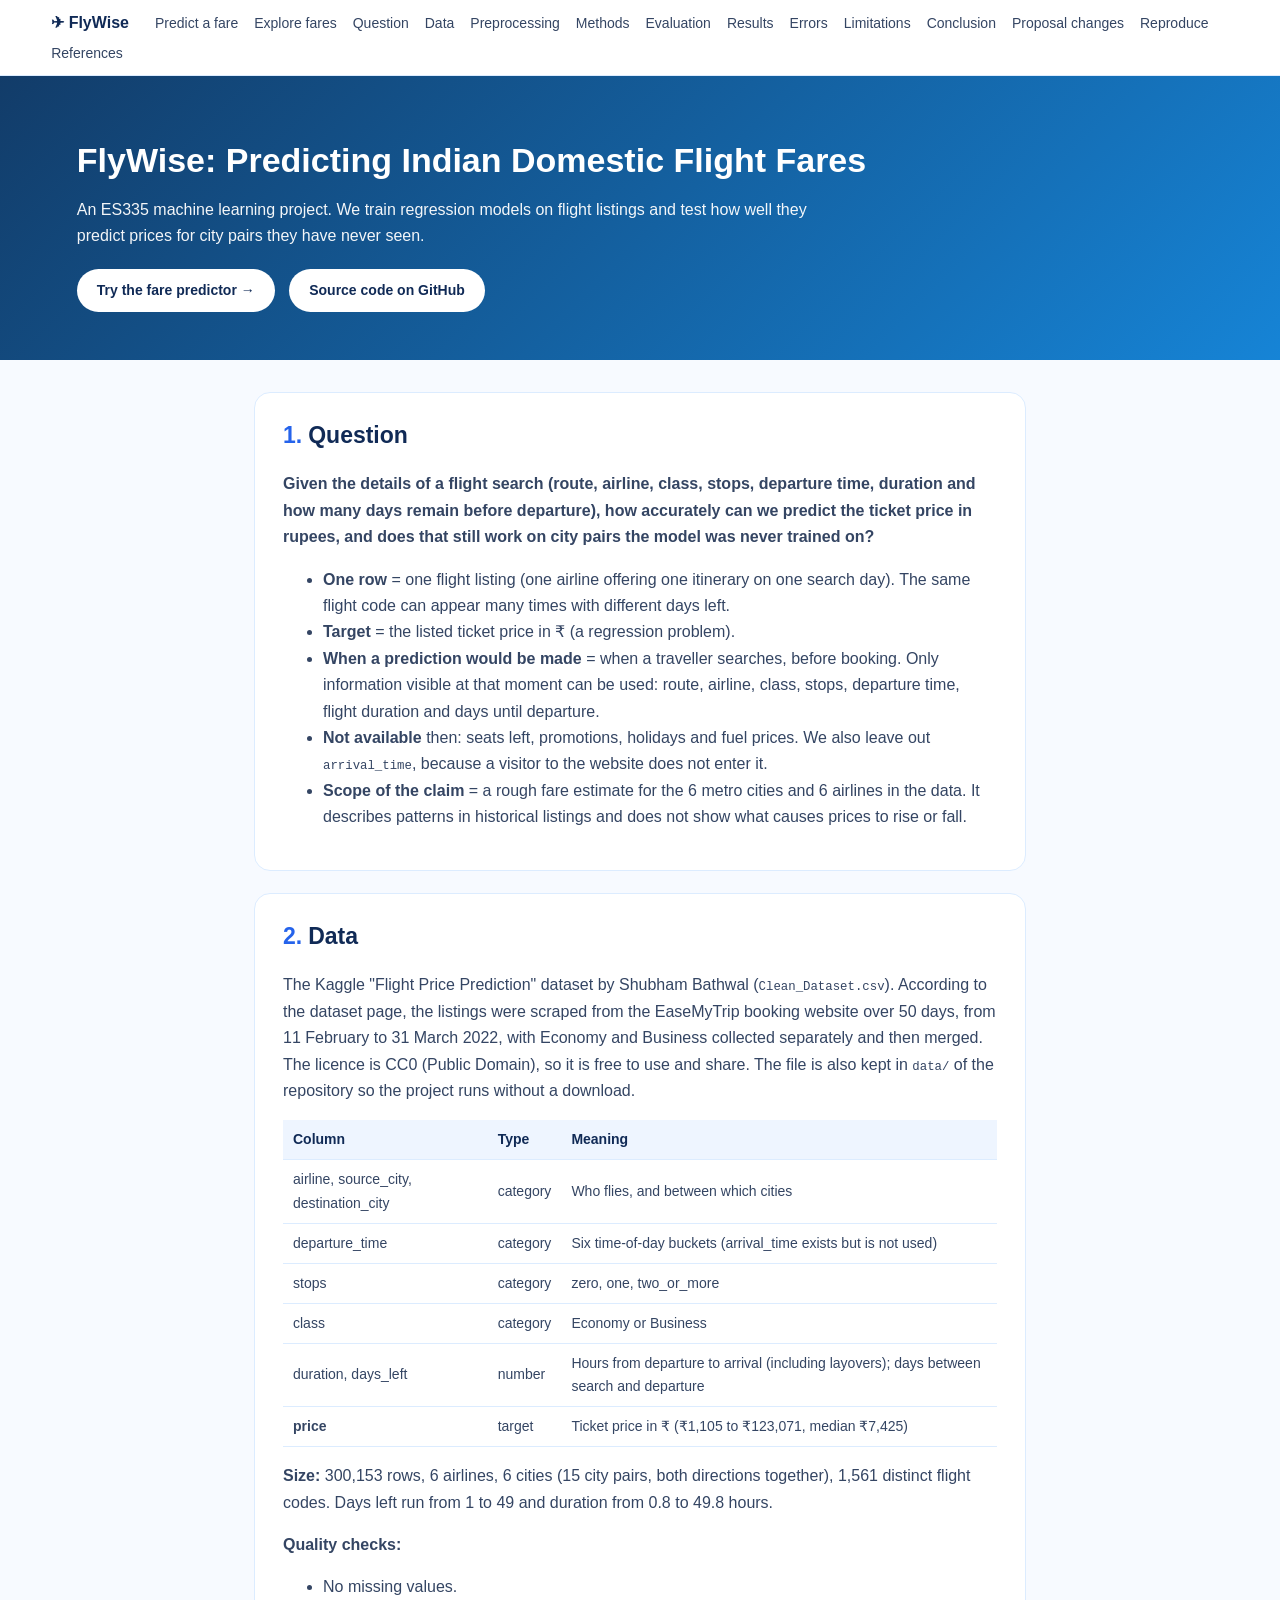
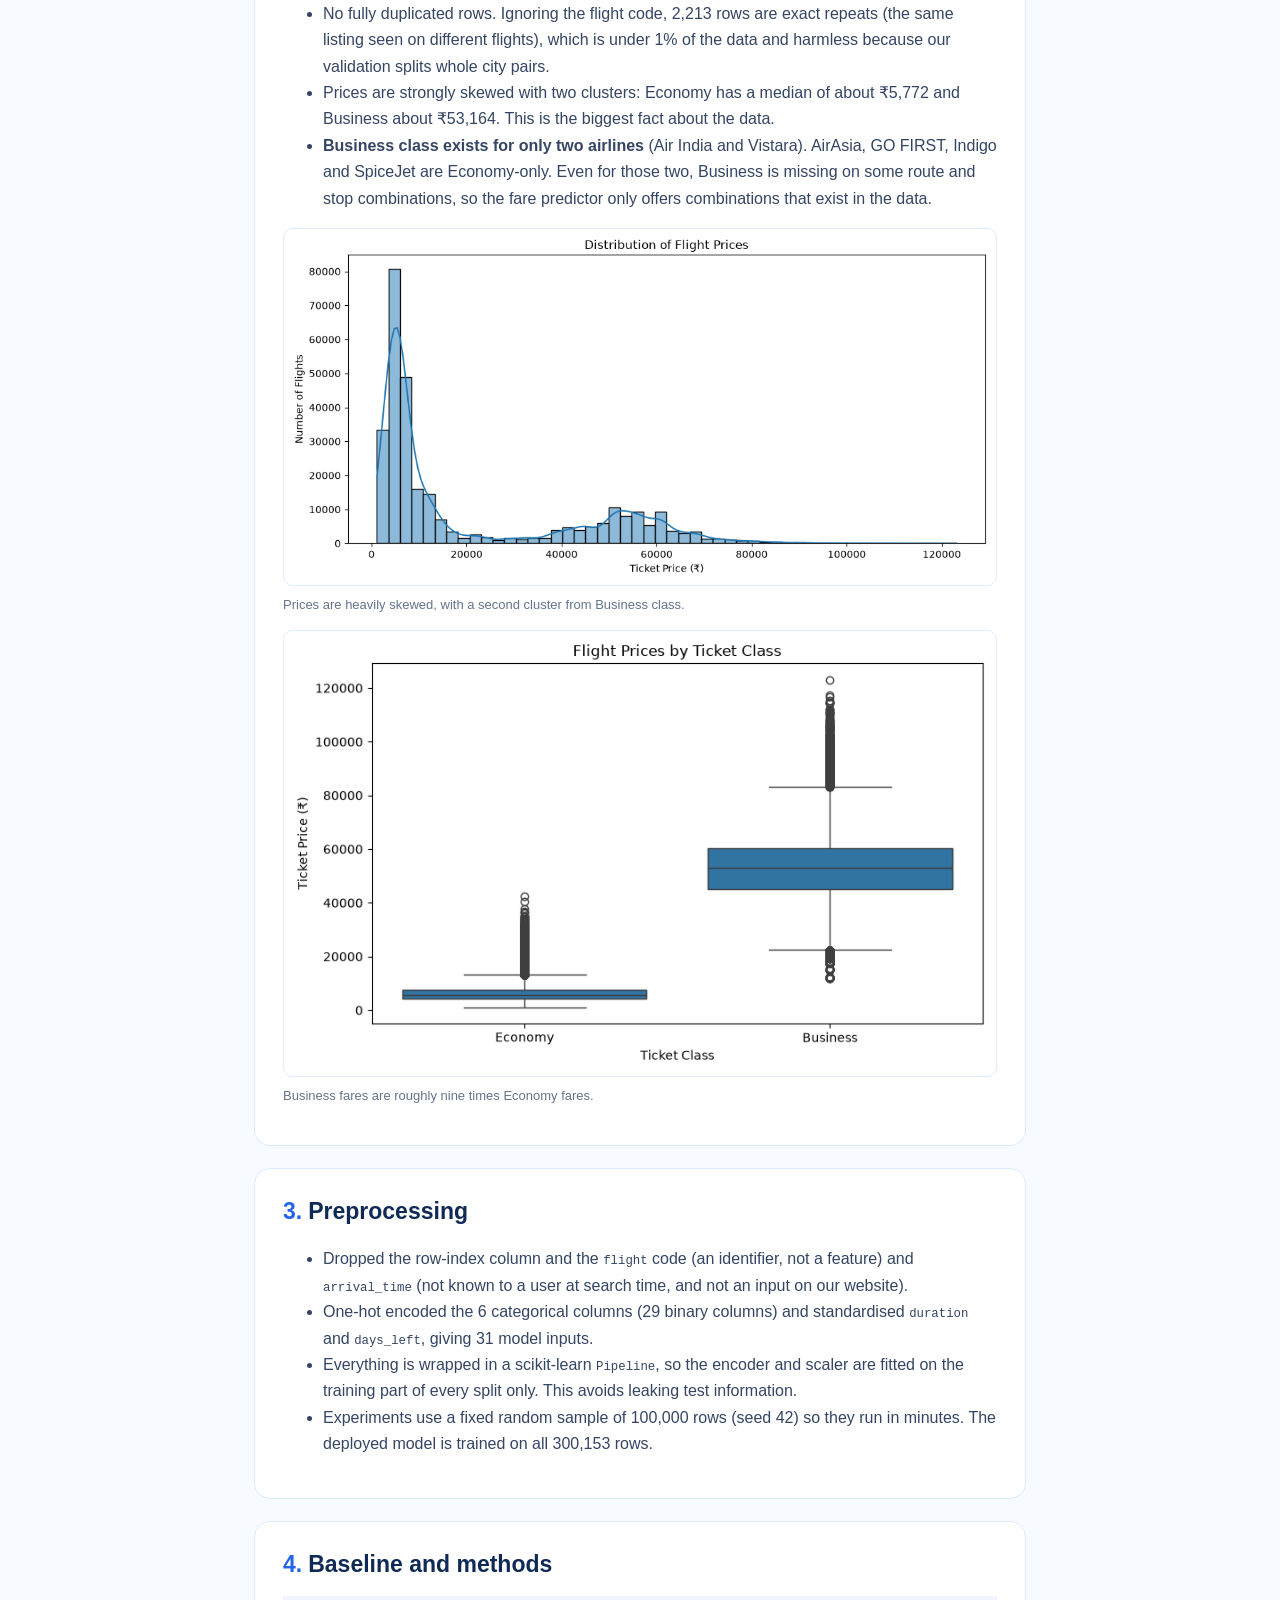
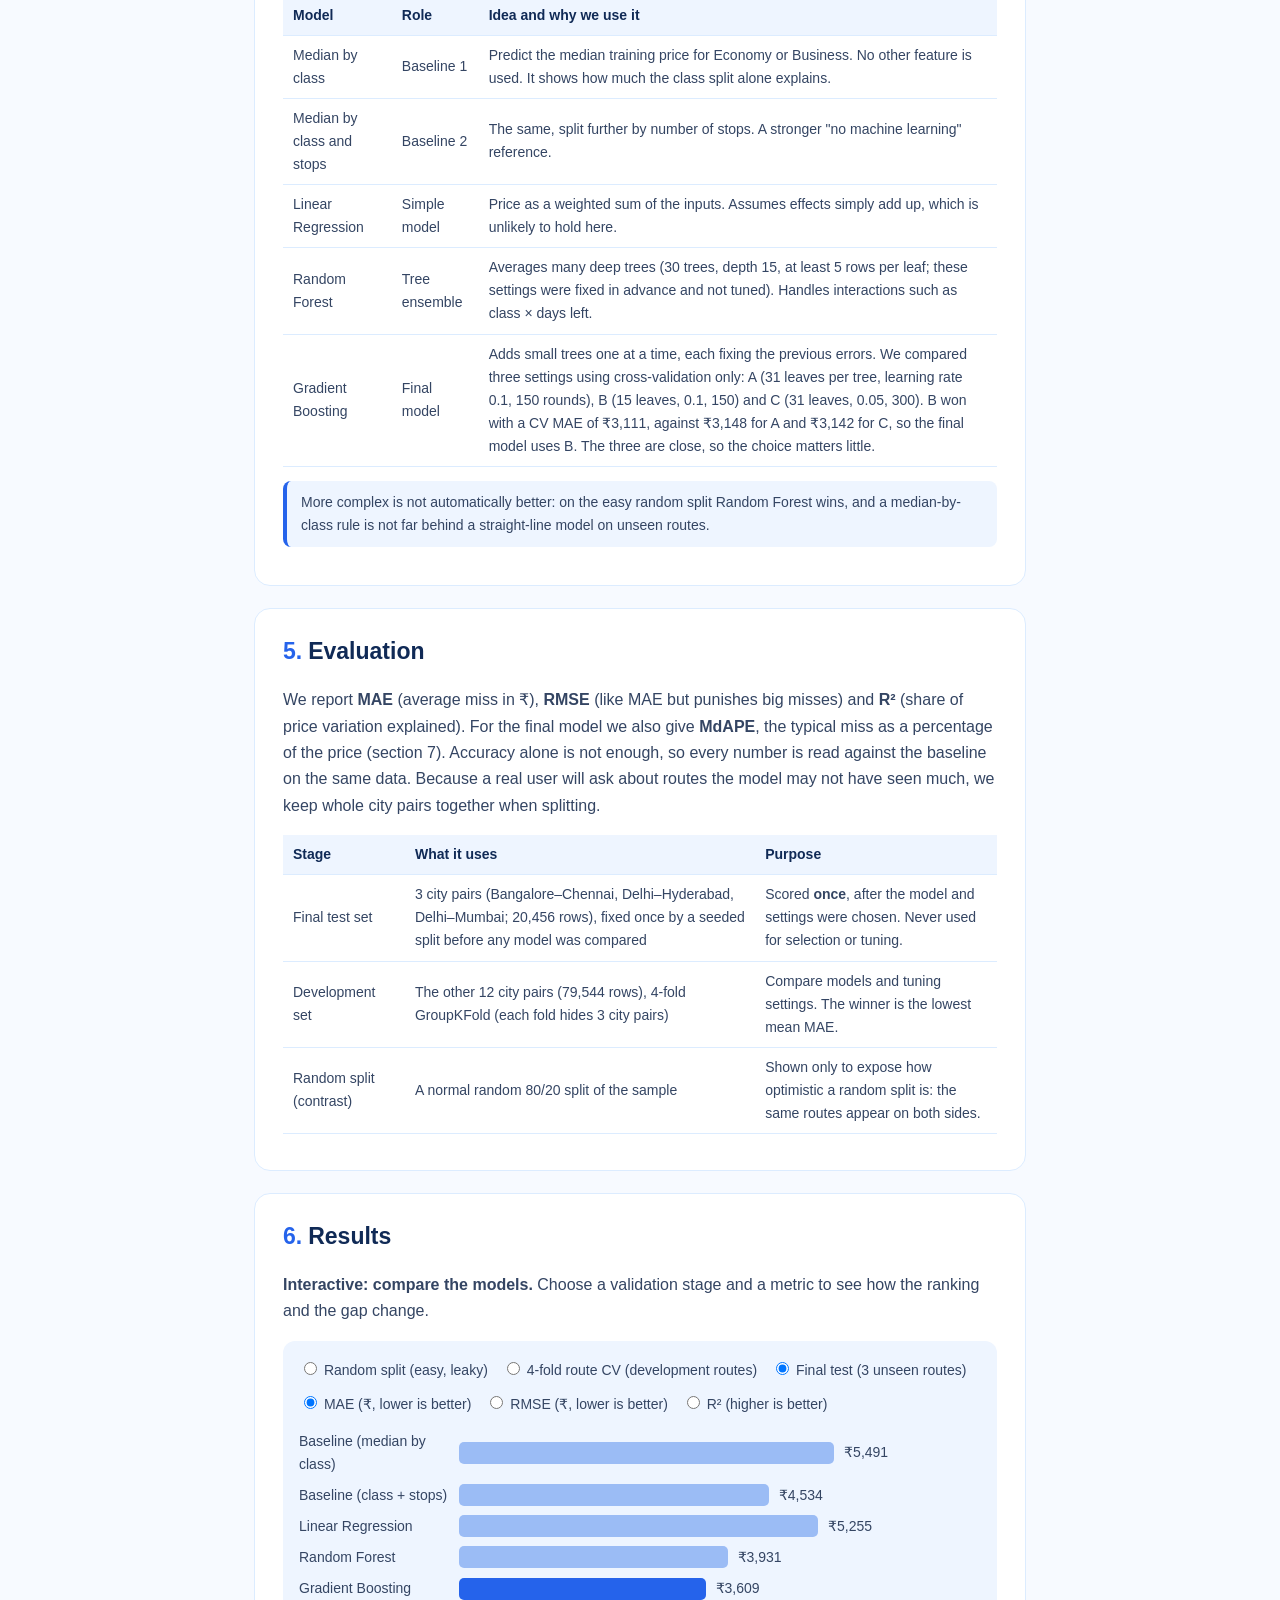
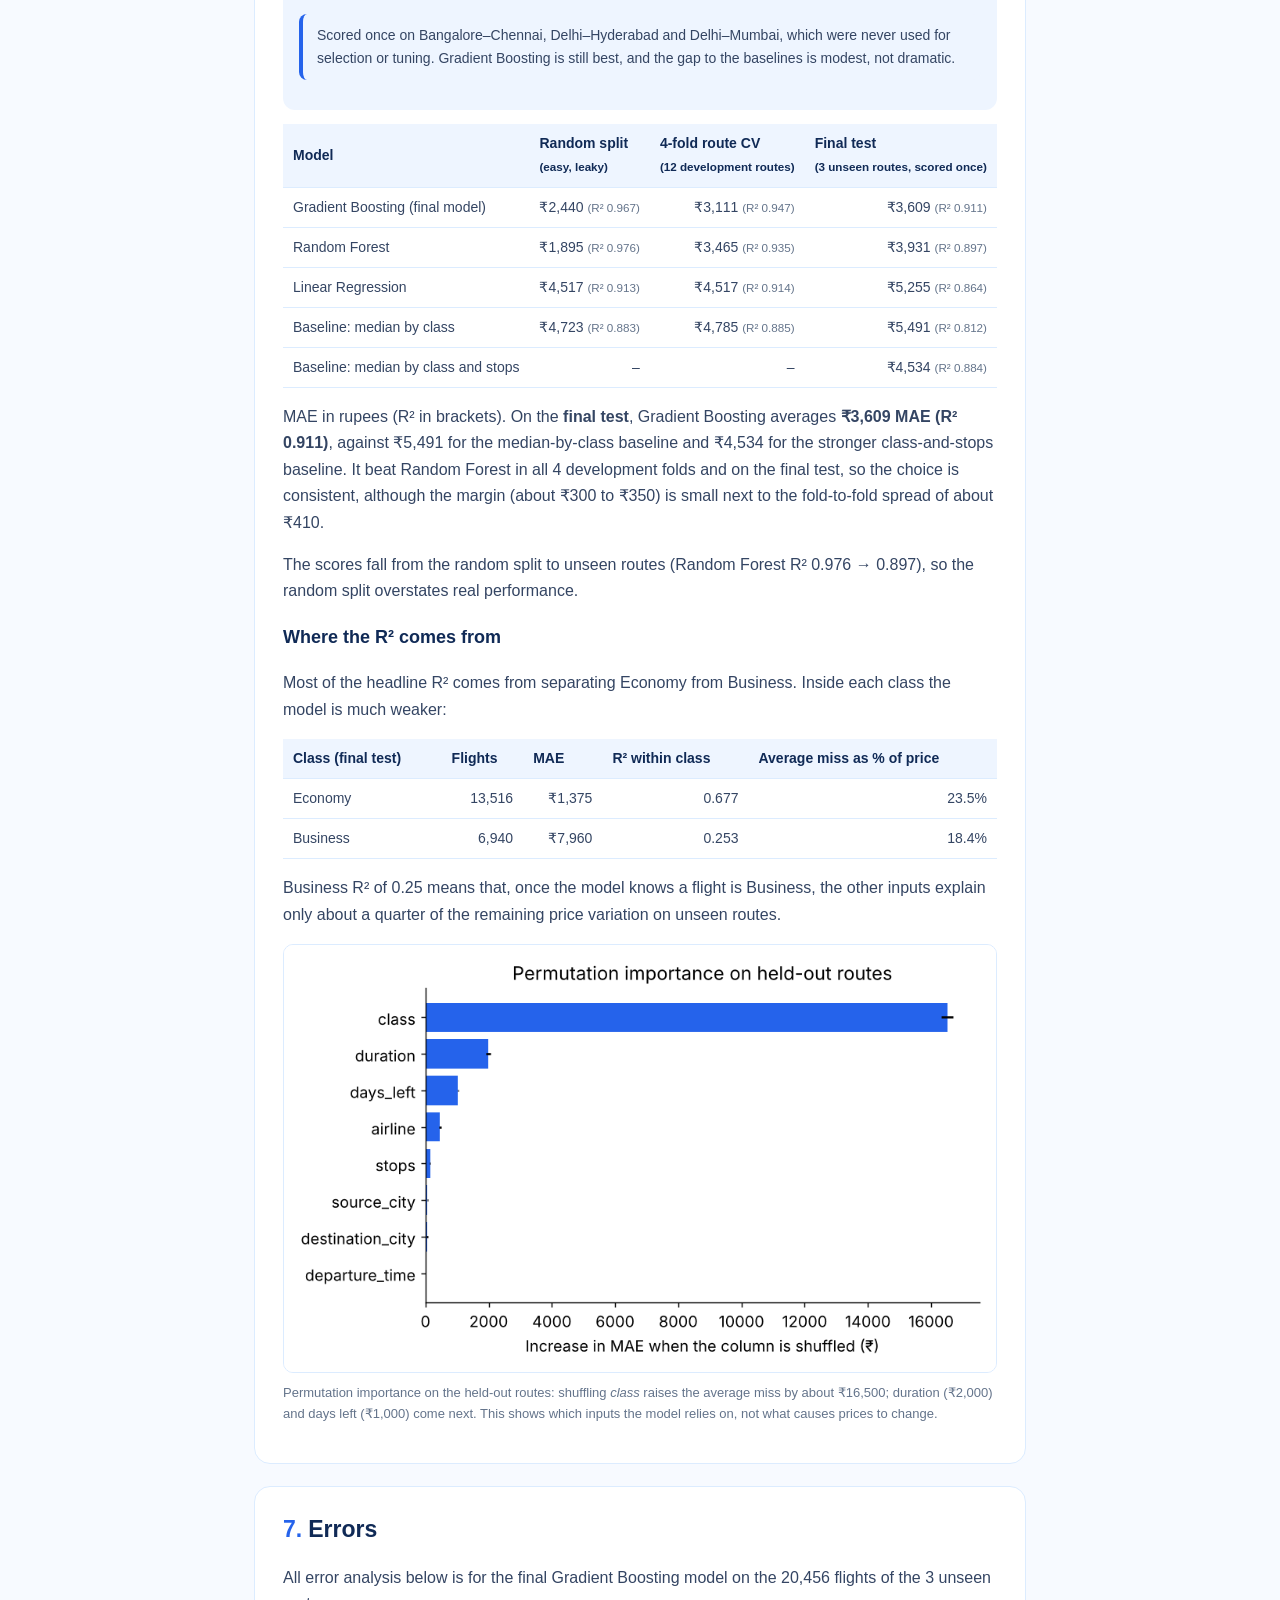
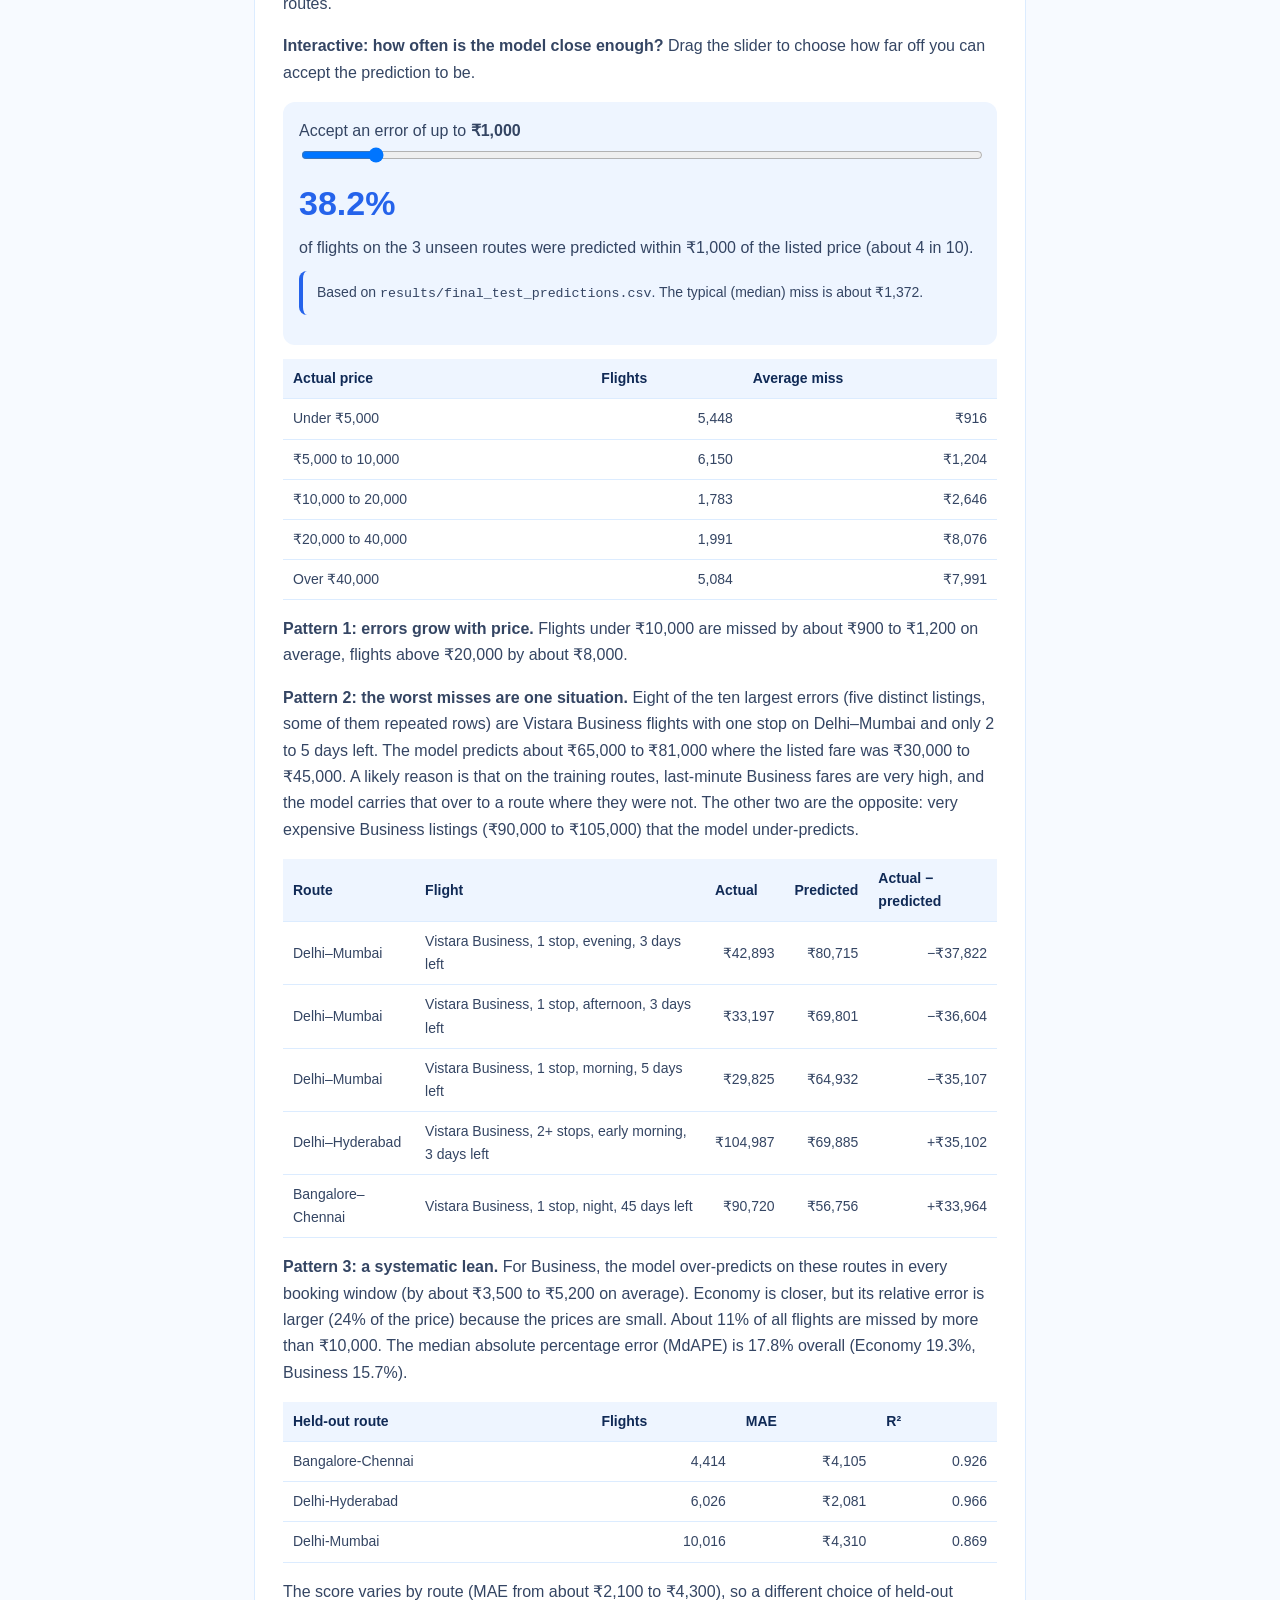
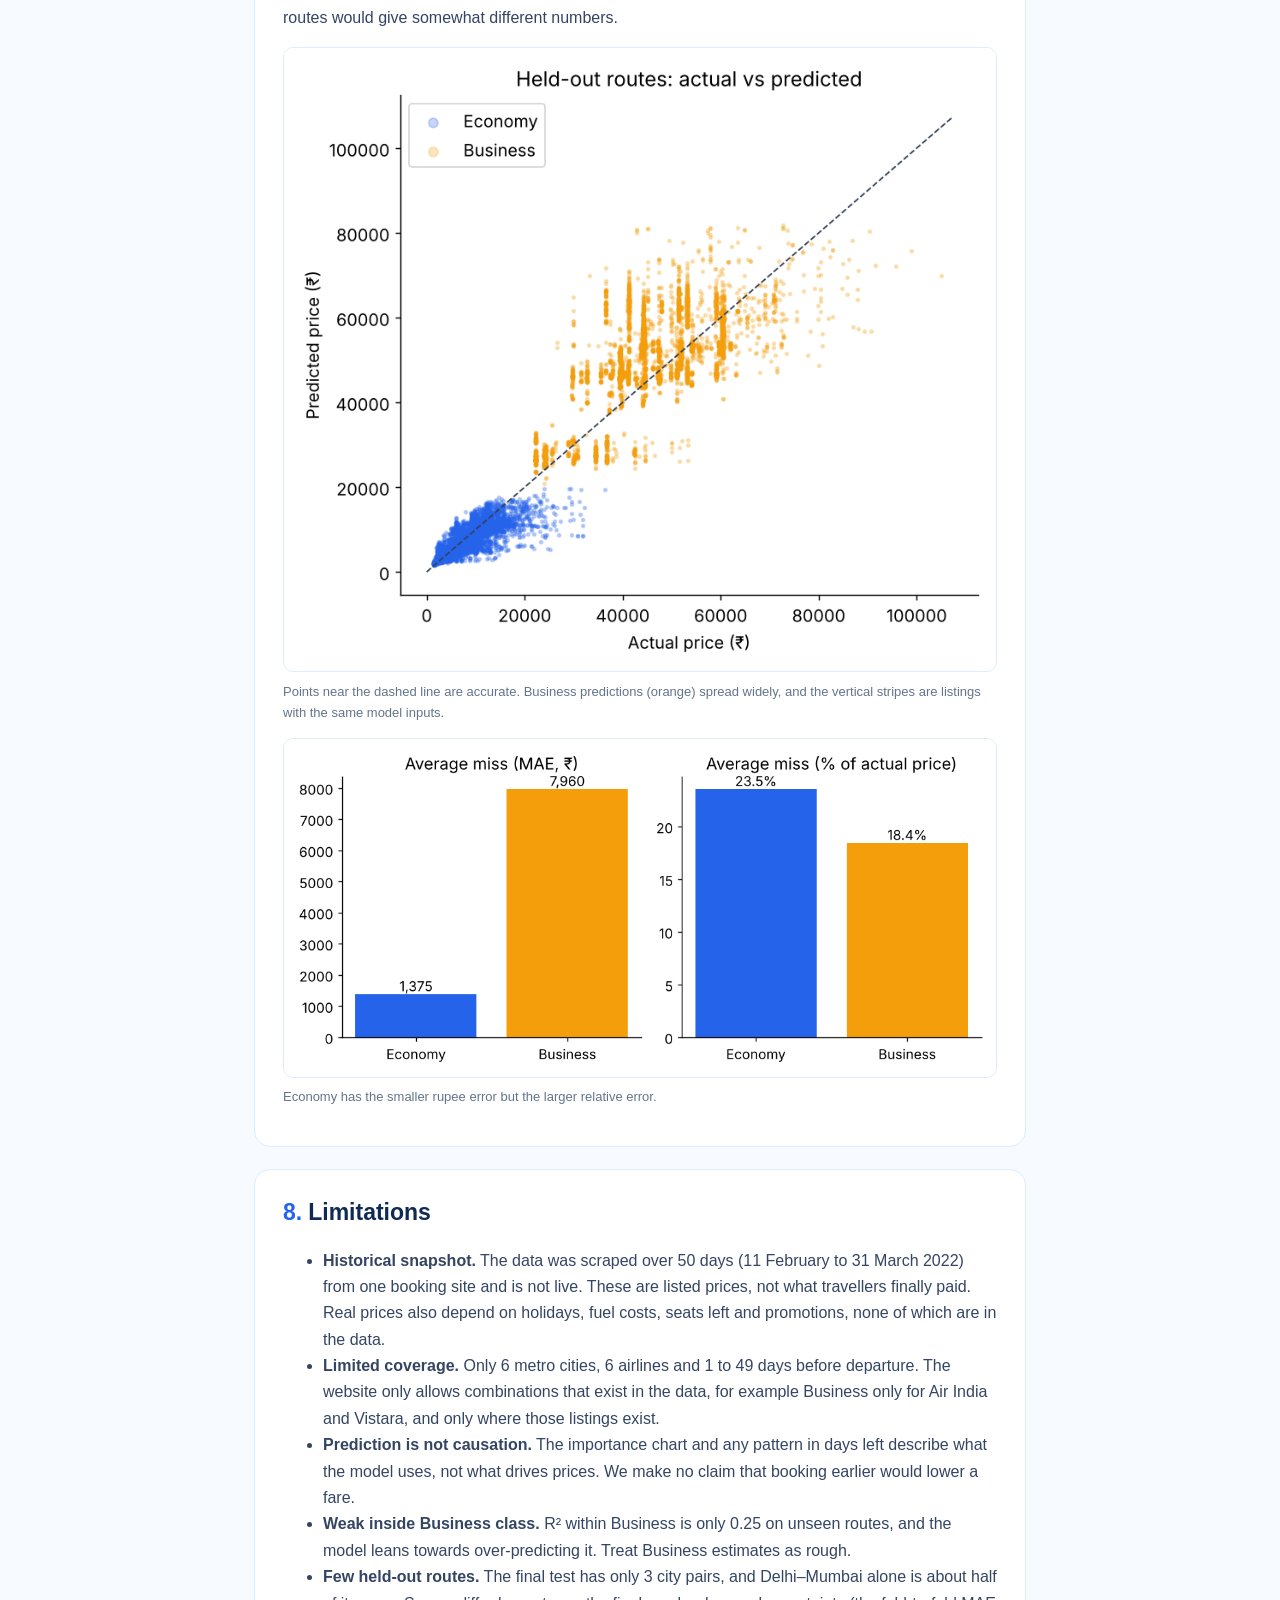
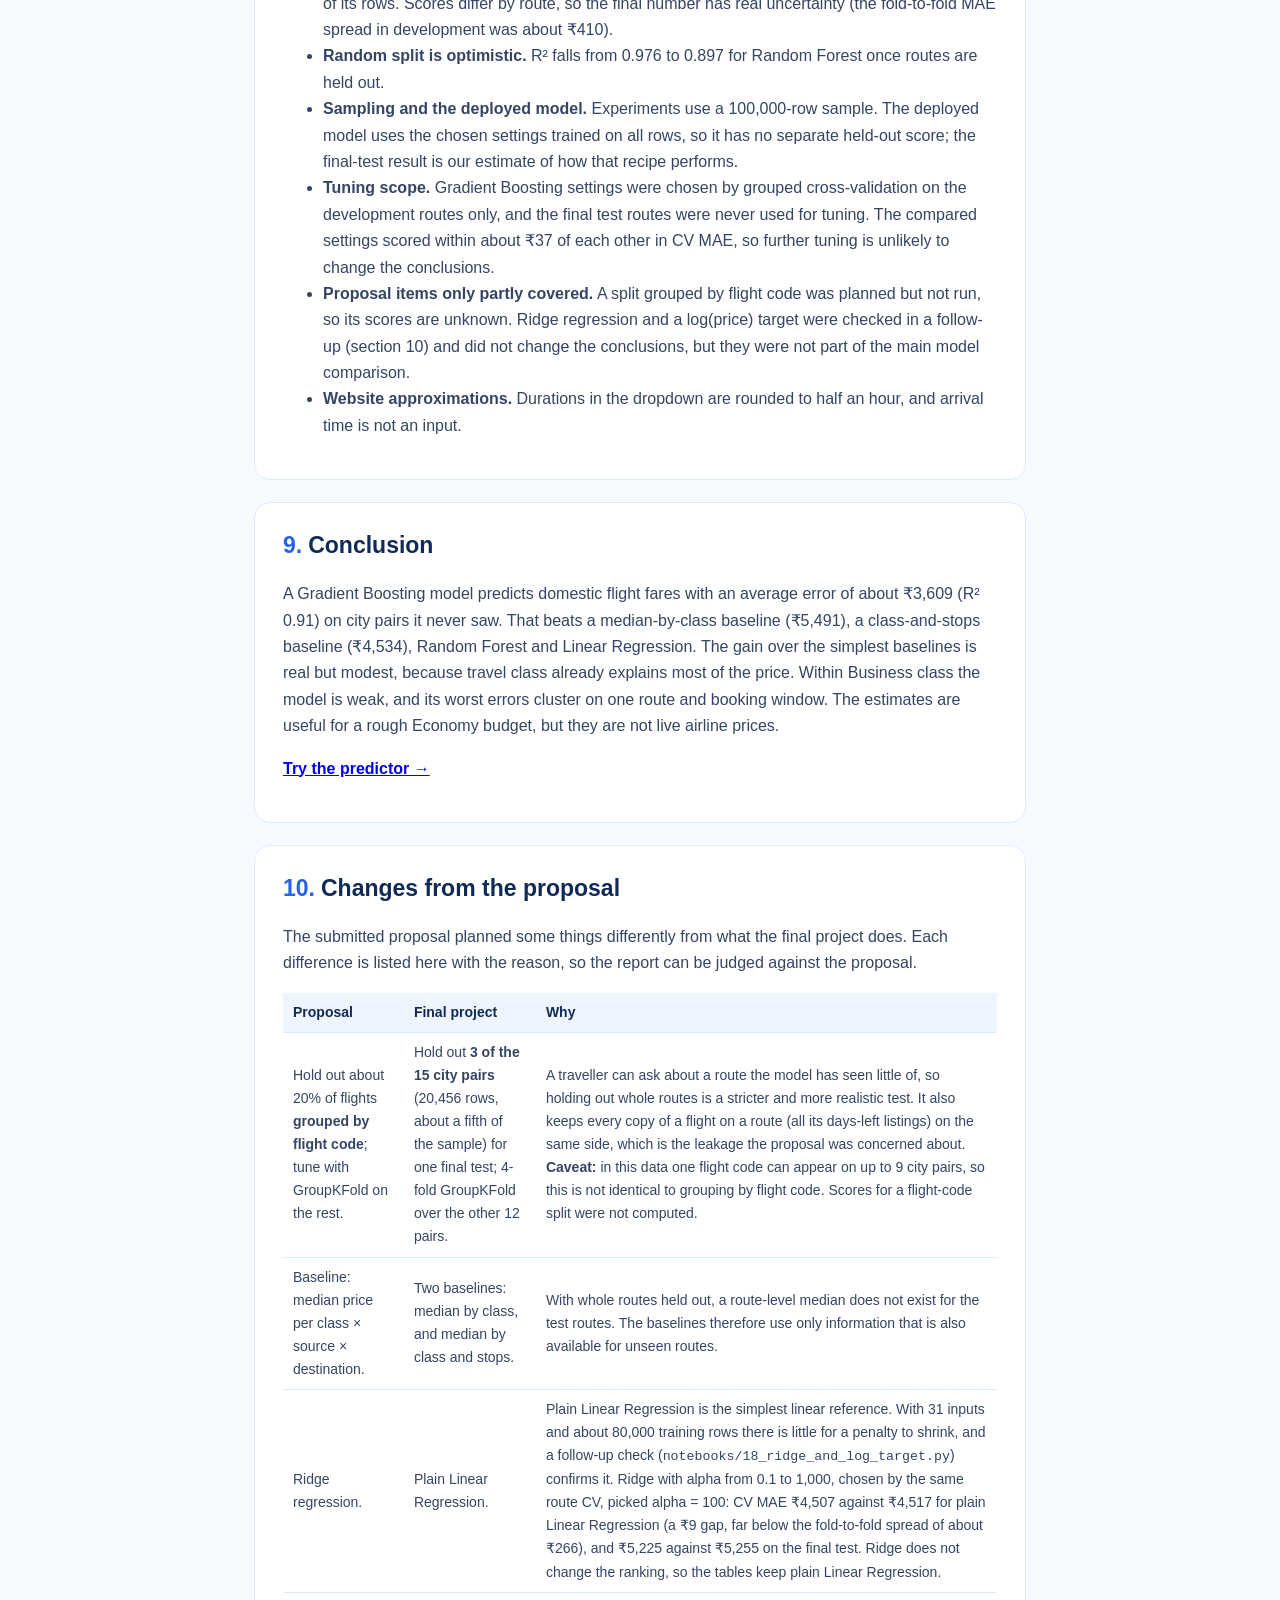
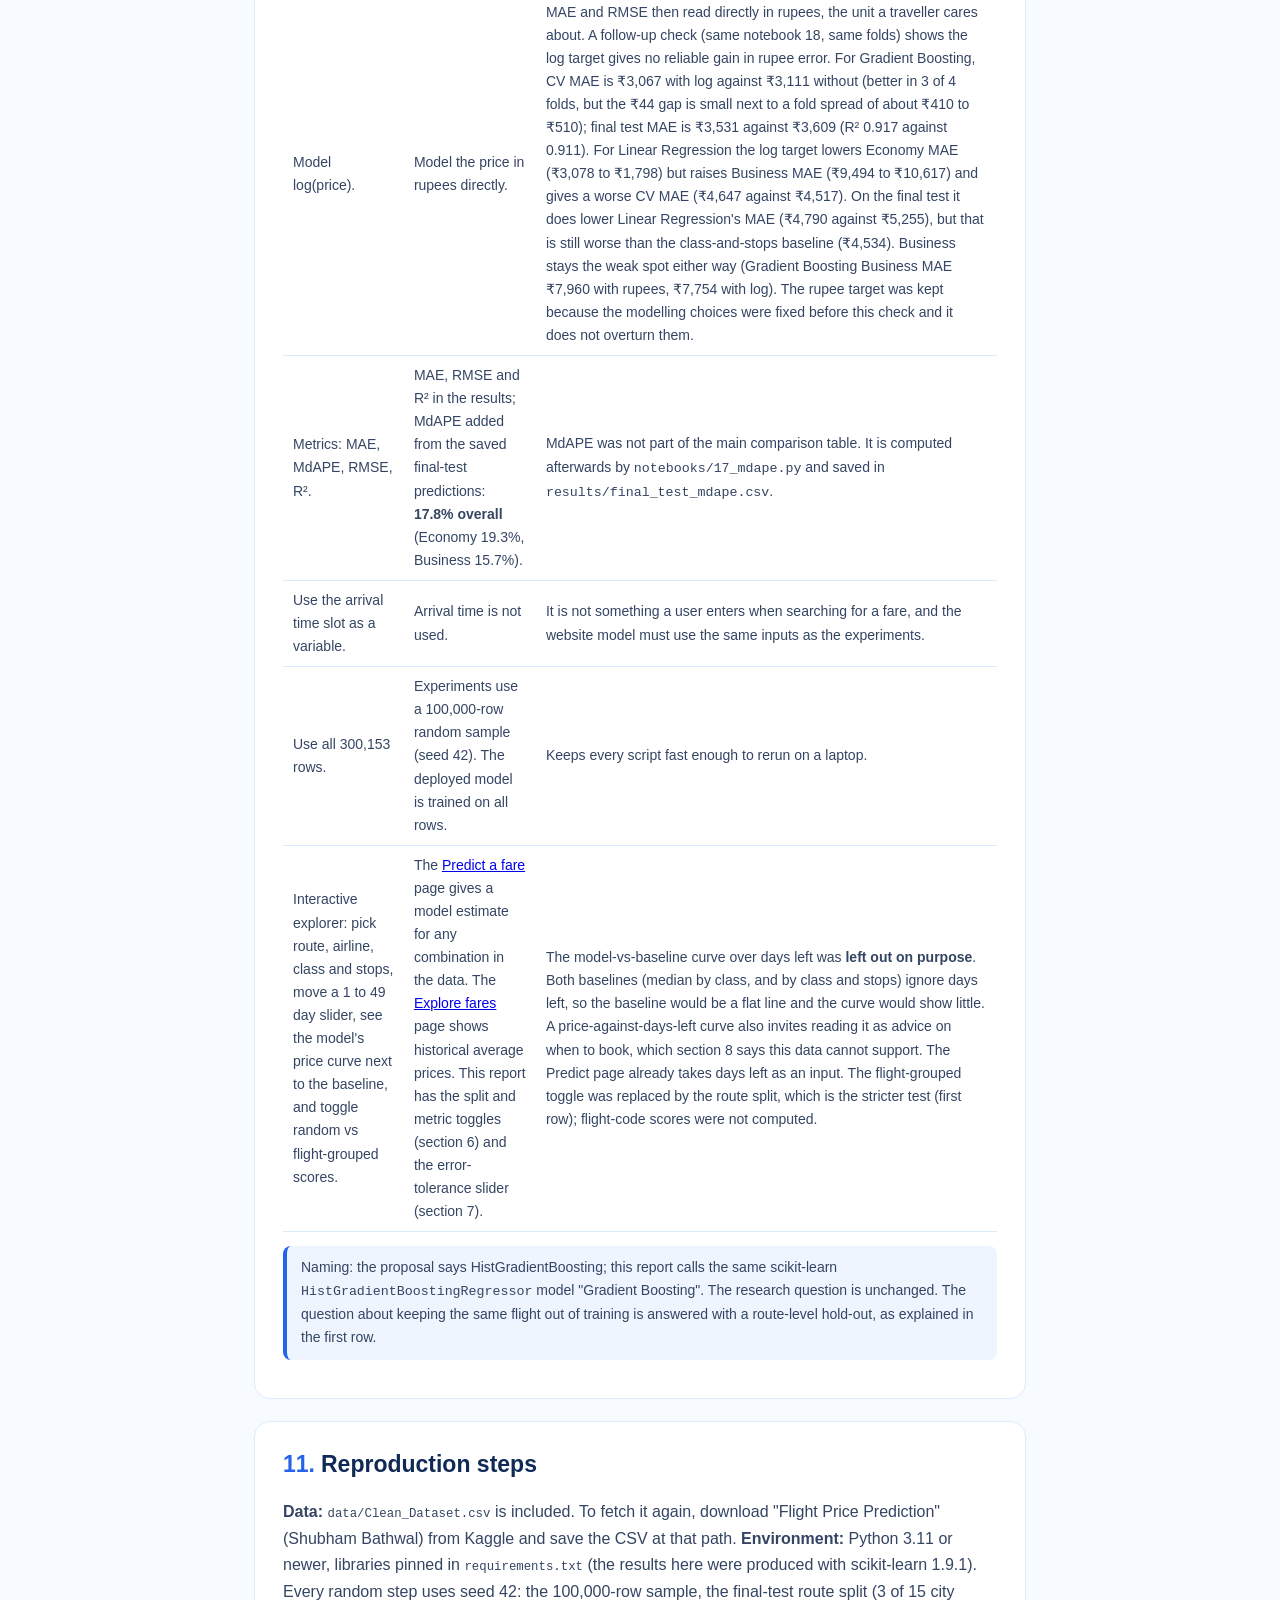
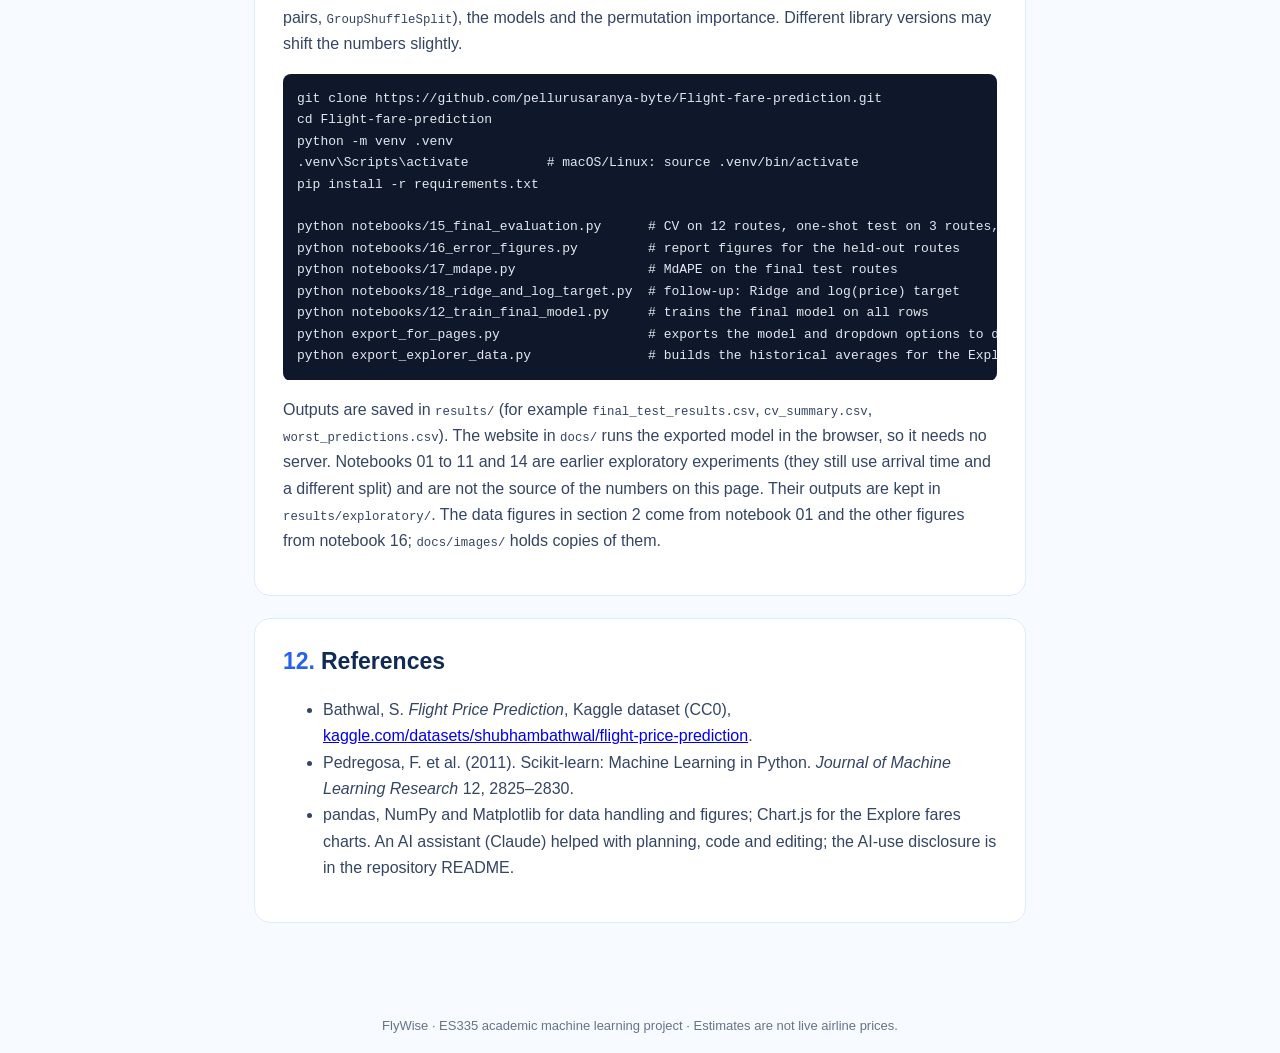
==== commit d9c6a634: "Rename index .html to index.html" ====
--- a/docs/index.html
+++ b/docs/index.html
@@ -199,7 +199,7 @@
 <li><b>Few held-out routes.</b> The final test has only 3 city pairs, and Delhi–Mumbai alone is about half of its rows. Scores differ by route, so the final number has real uncertainty (the fold-to-fold MAE spread in development was about ₹410).</li>
 <li><b>Random split is optimistic.</b> R² falls from 0.976 to 0.897 for Random Forest once routes are held out.</li>
 <li><b>Sampling and the deployed model.</b> Experiments use a 100,000-row sample. The deployed model uses the chosen settings trained on all rows, so it has no separate held-out score; the final-test result is our estimate of how that recipe performs.</li>
-<li><b>Small tuning search.</b> Only three Gradient Boosting settings were compared, and a larger search could change the ranking.</li>
+<li><b>Tuning scope.</b> Gradient Boosting settings were chosen by grouped cross-validation on the development routes only, and the final test routes were never used for tuning. The compared settings scored within about ₹37 of each other in CV MAE, so further tuning is unlikely to change the conclusions.</li>
 <li><b>Proposal items only partly covered.</b> A split grouped by flight code was planned but not run, so its scores are unknown. Ridge regression and a log(price) target were checked in a follow-up (section 10) and did not change the conclusions, but they were not part of the main model comparison.</li>
 <li><b>Website approximations.</b> Durations in the dropdown are rounded to half an hour, and arrival time is not an input.</li>
 </ul>
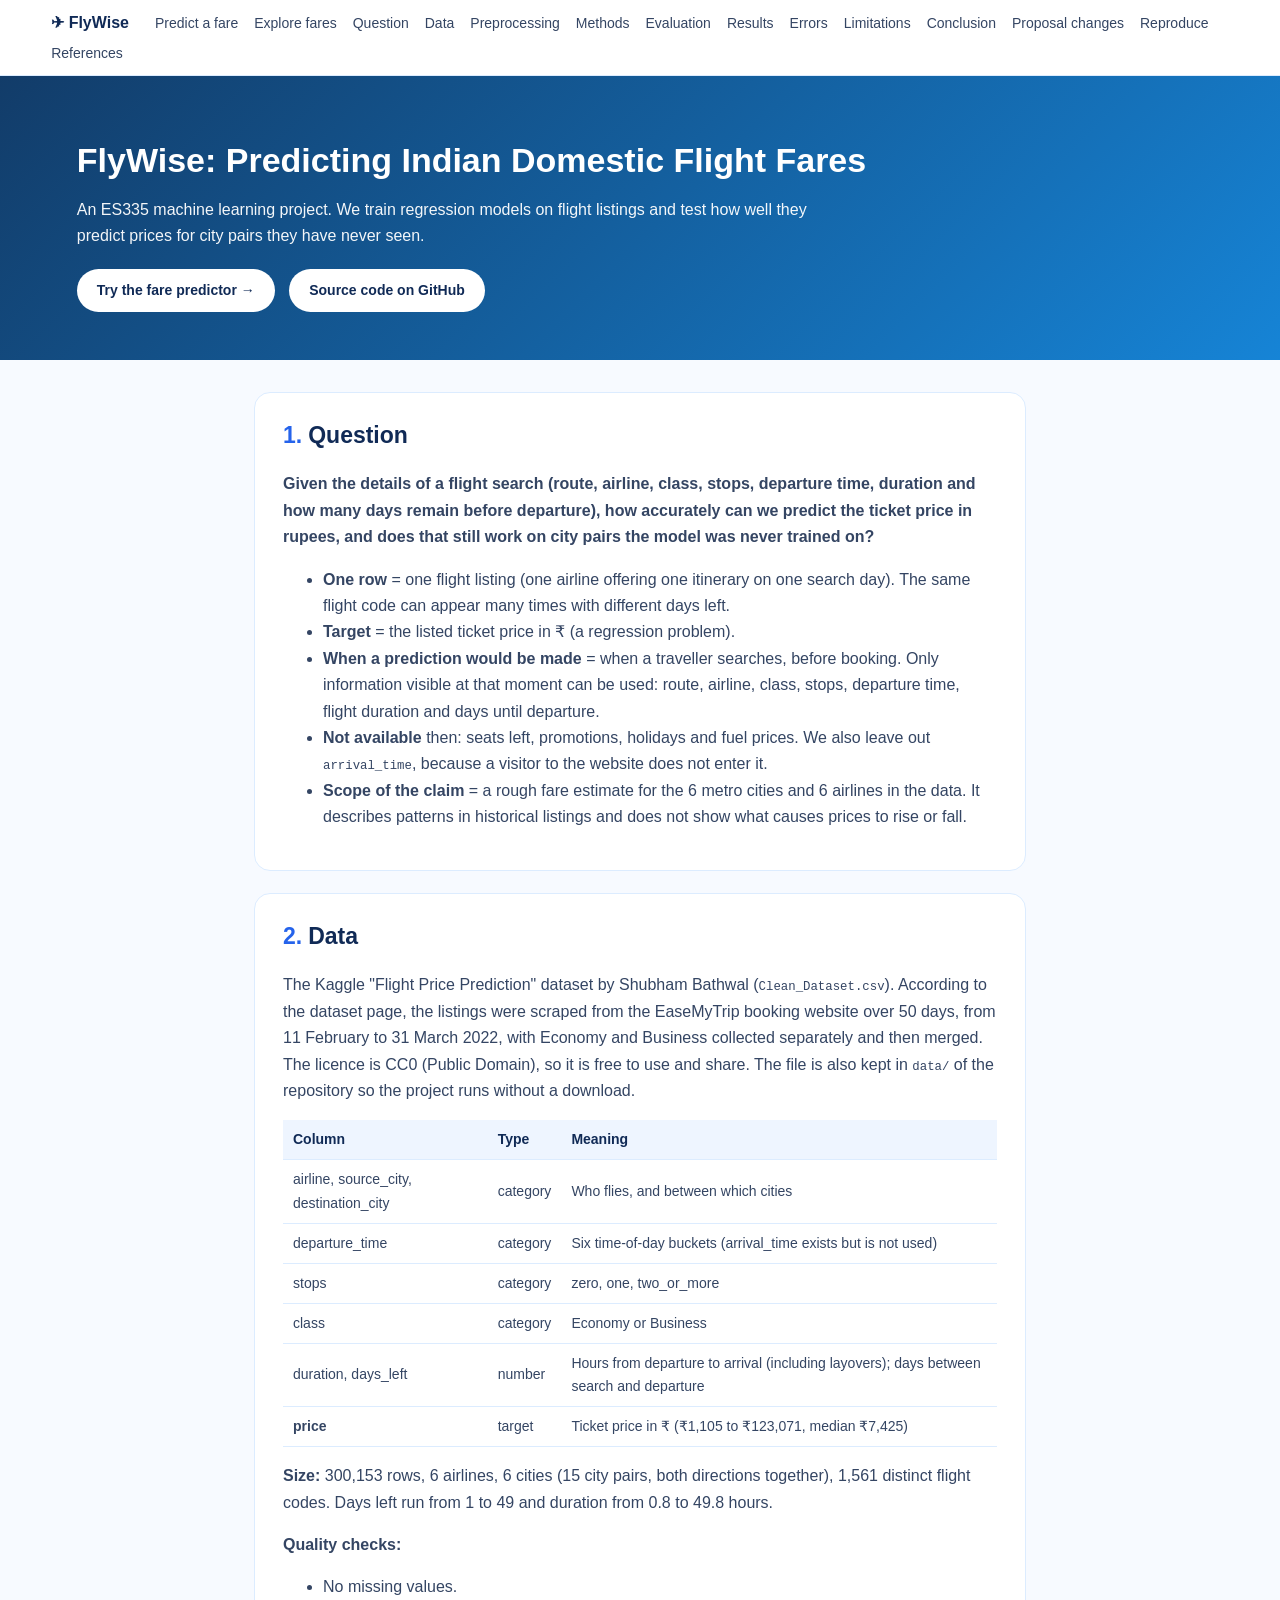
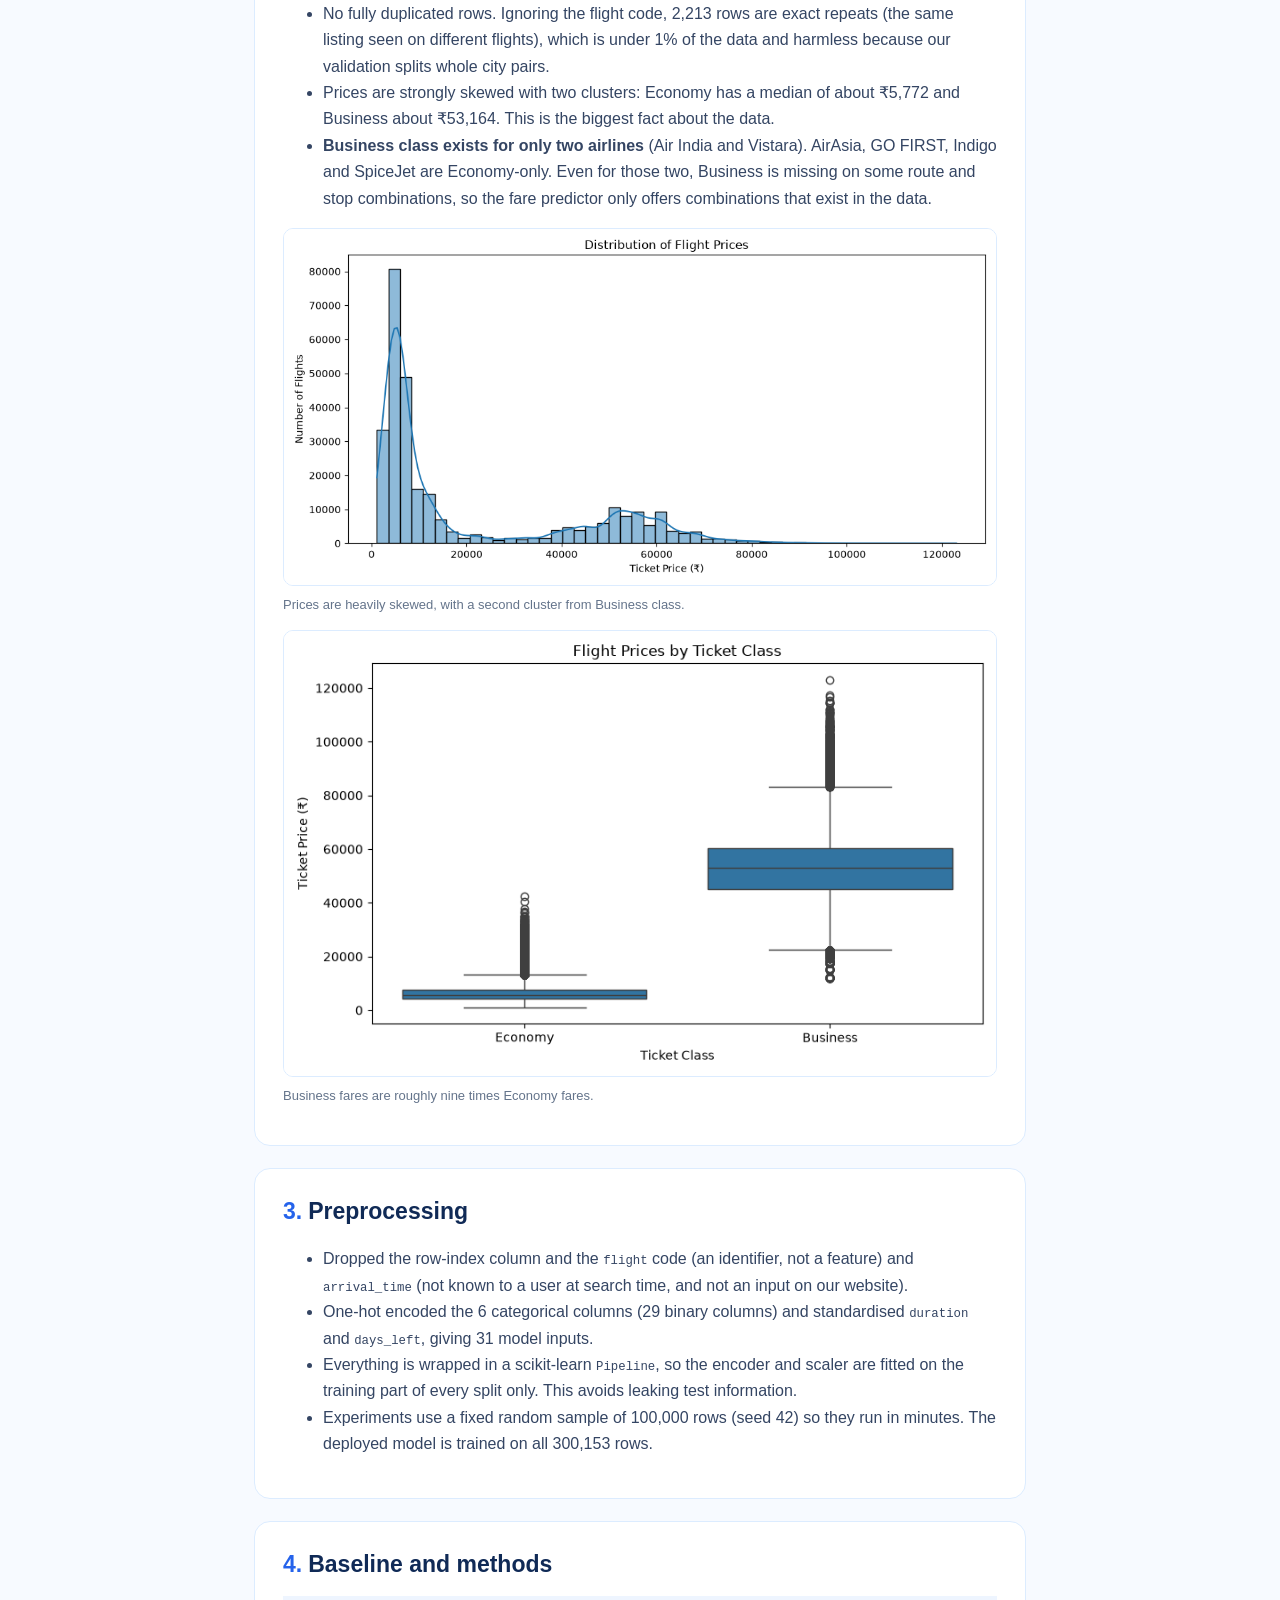
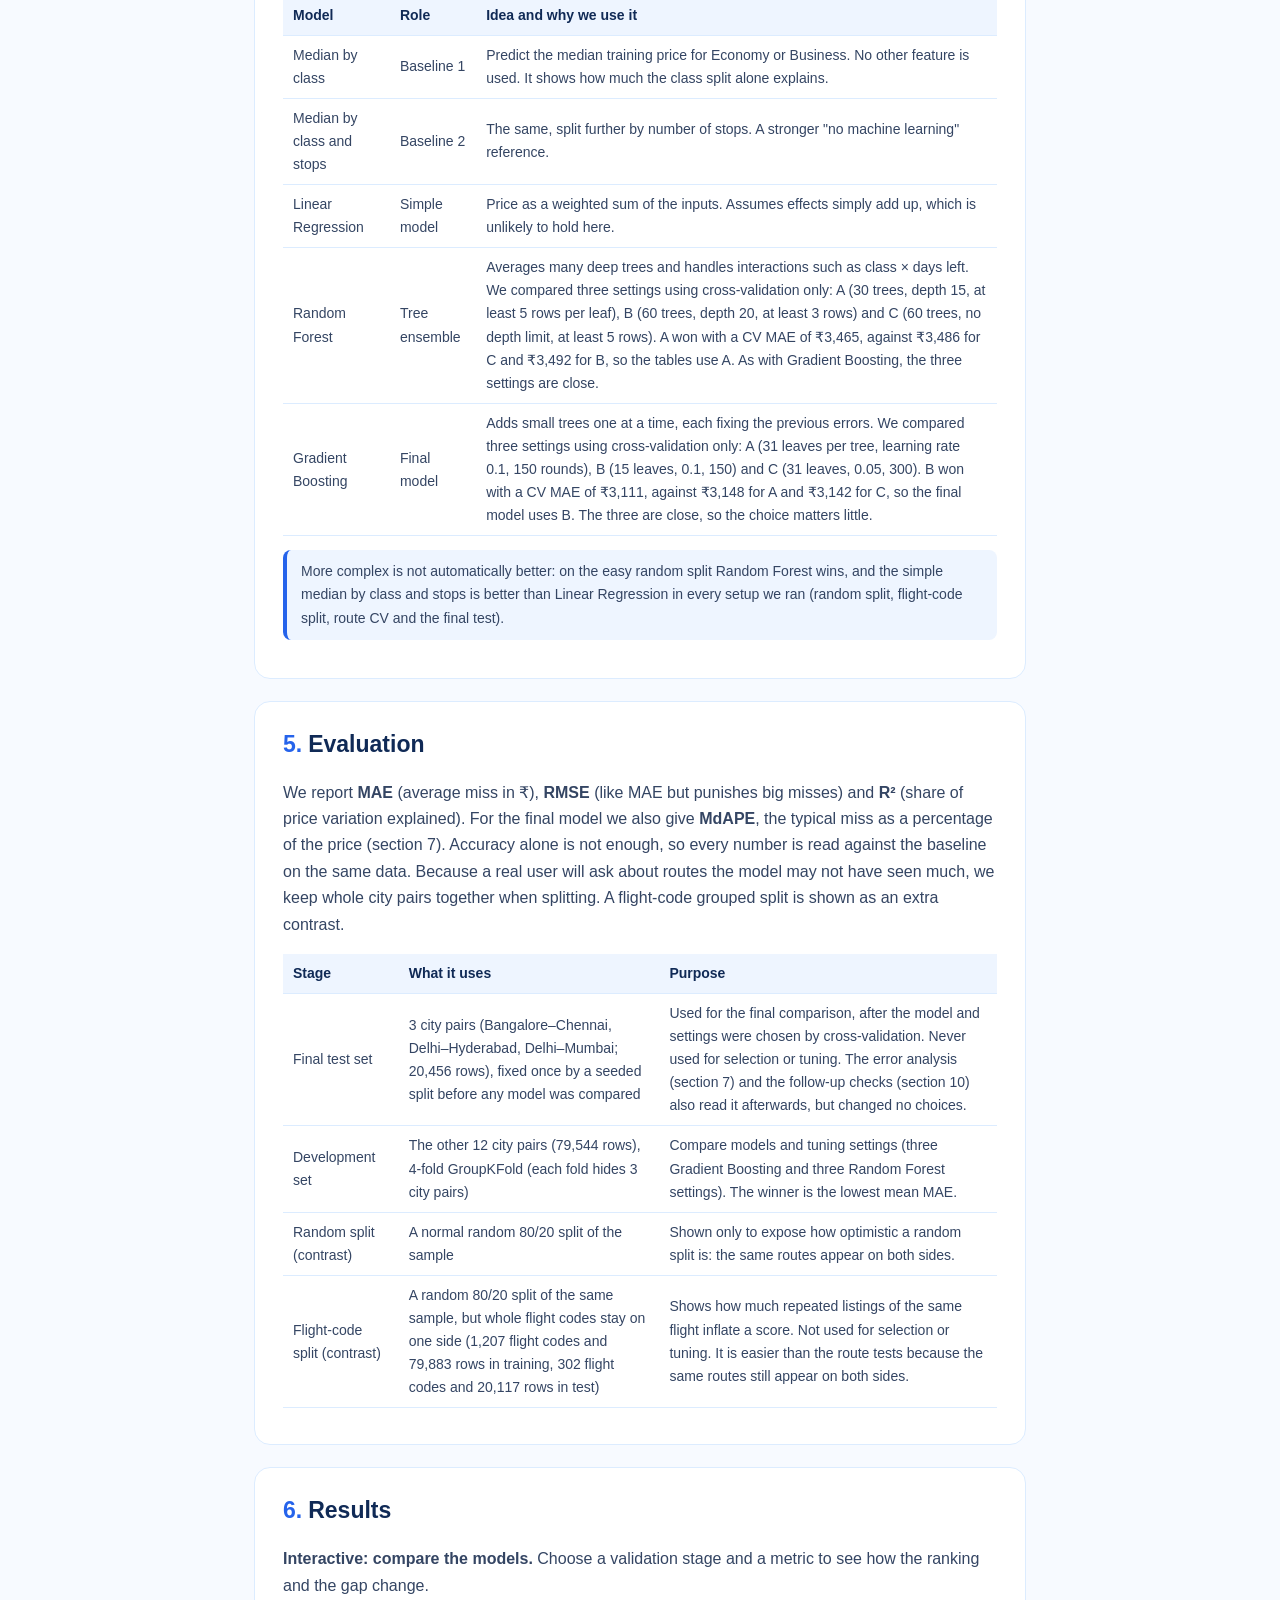
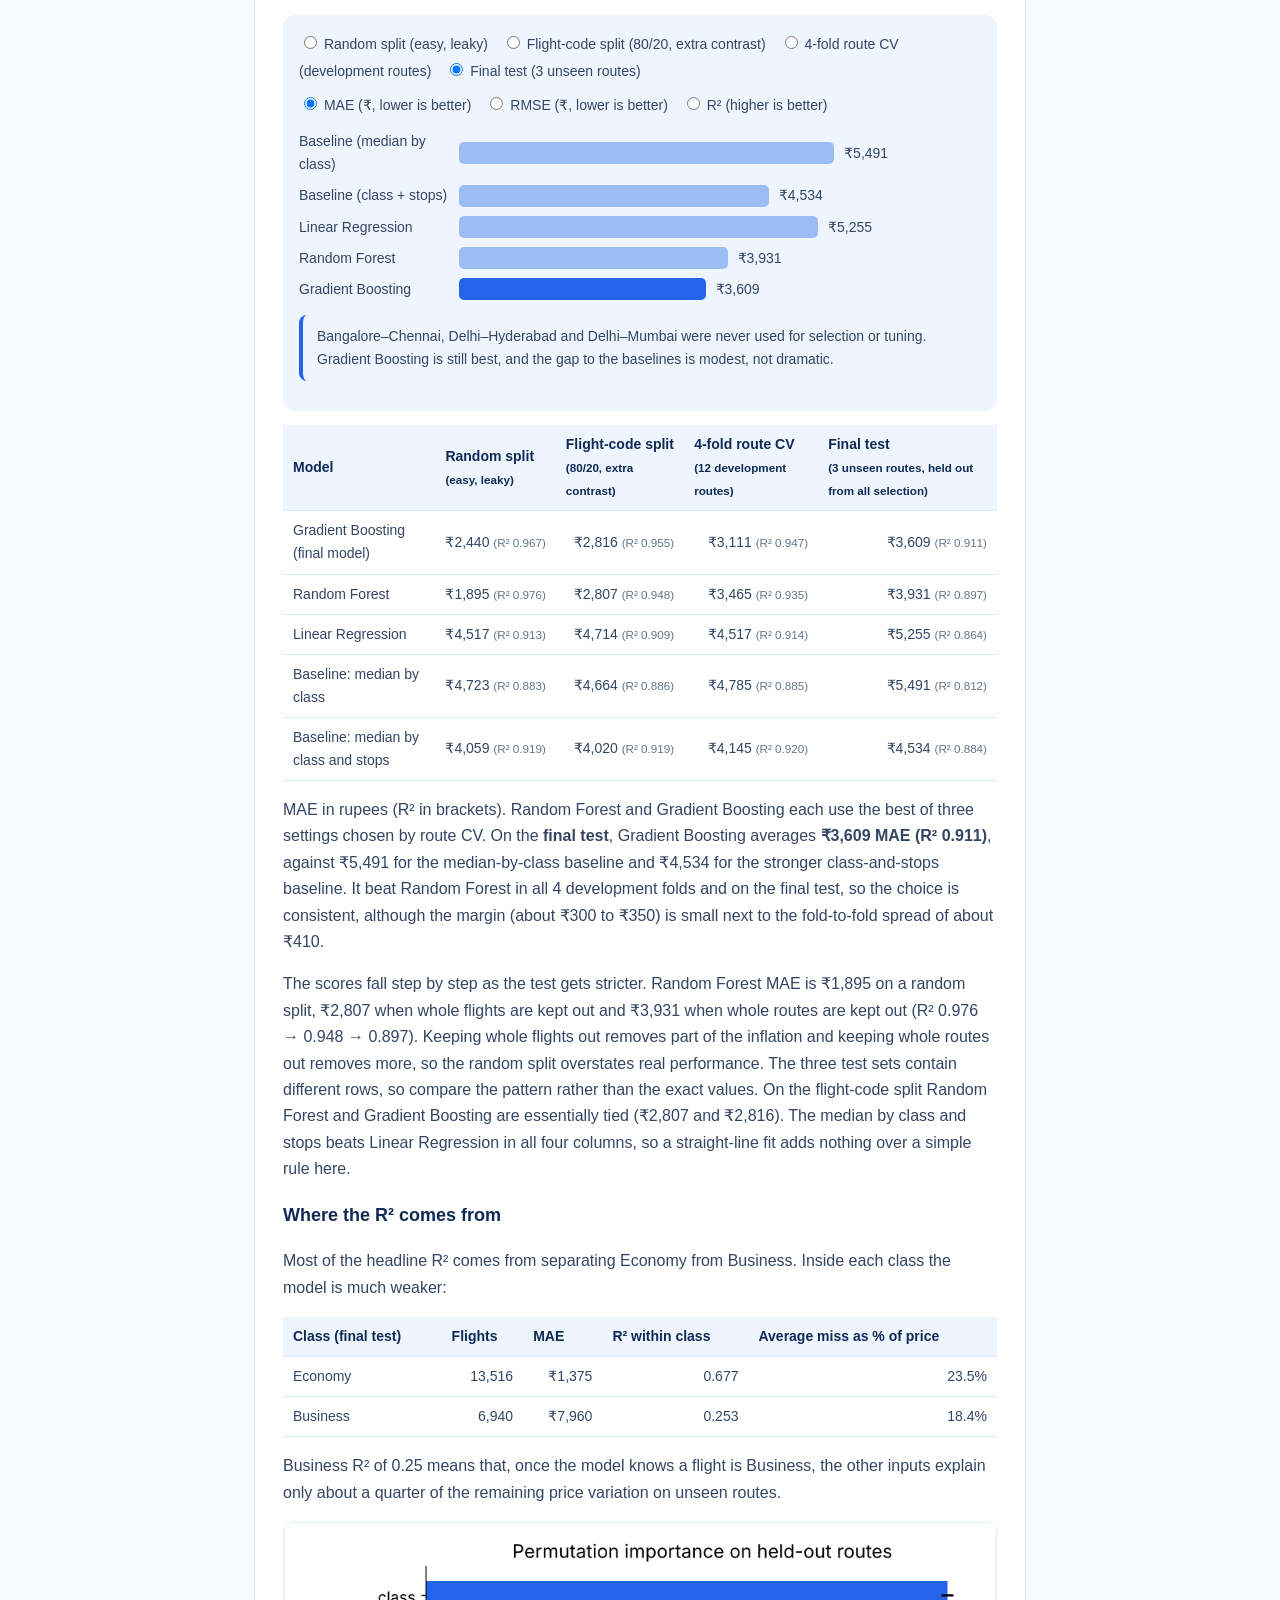
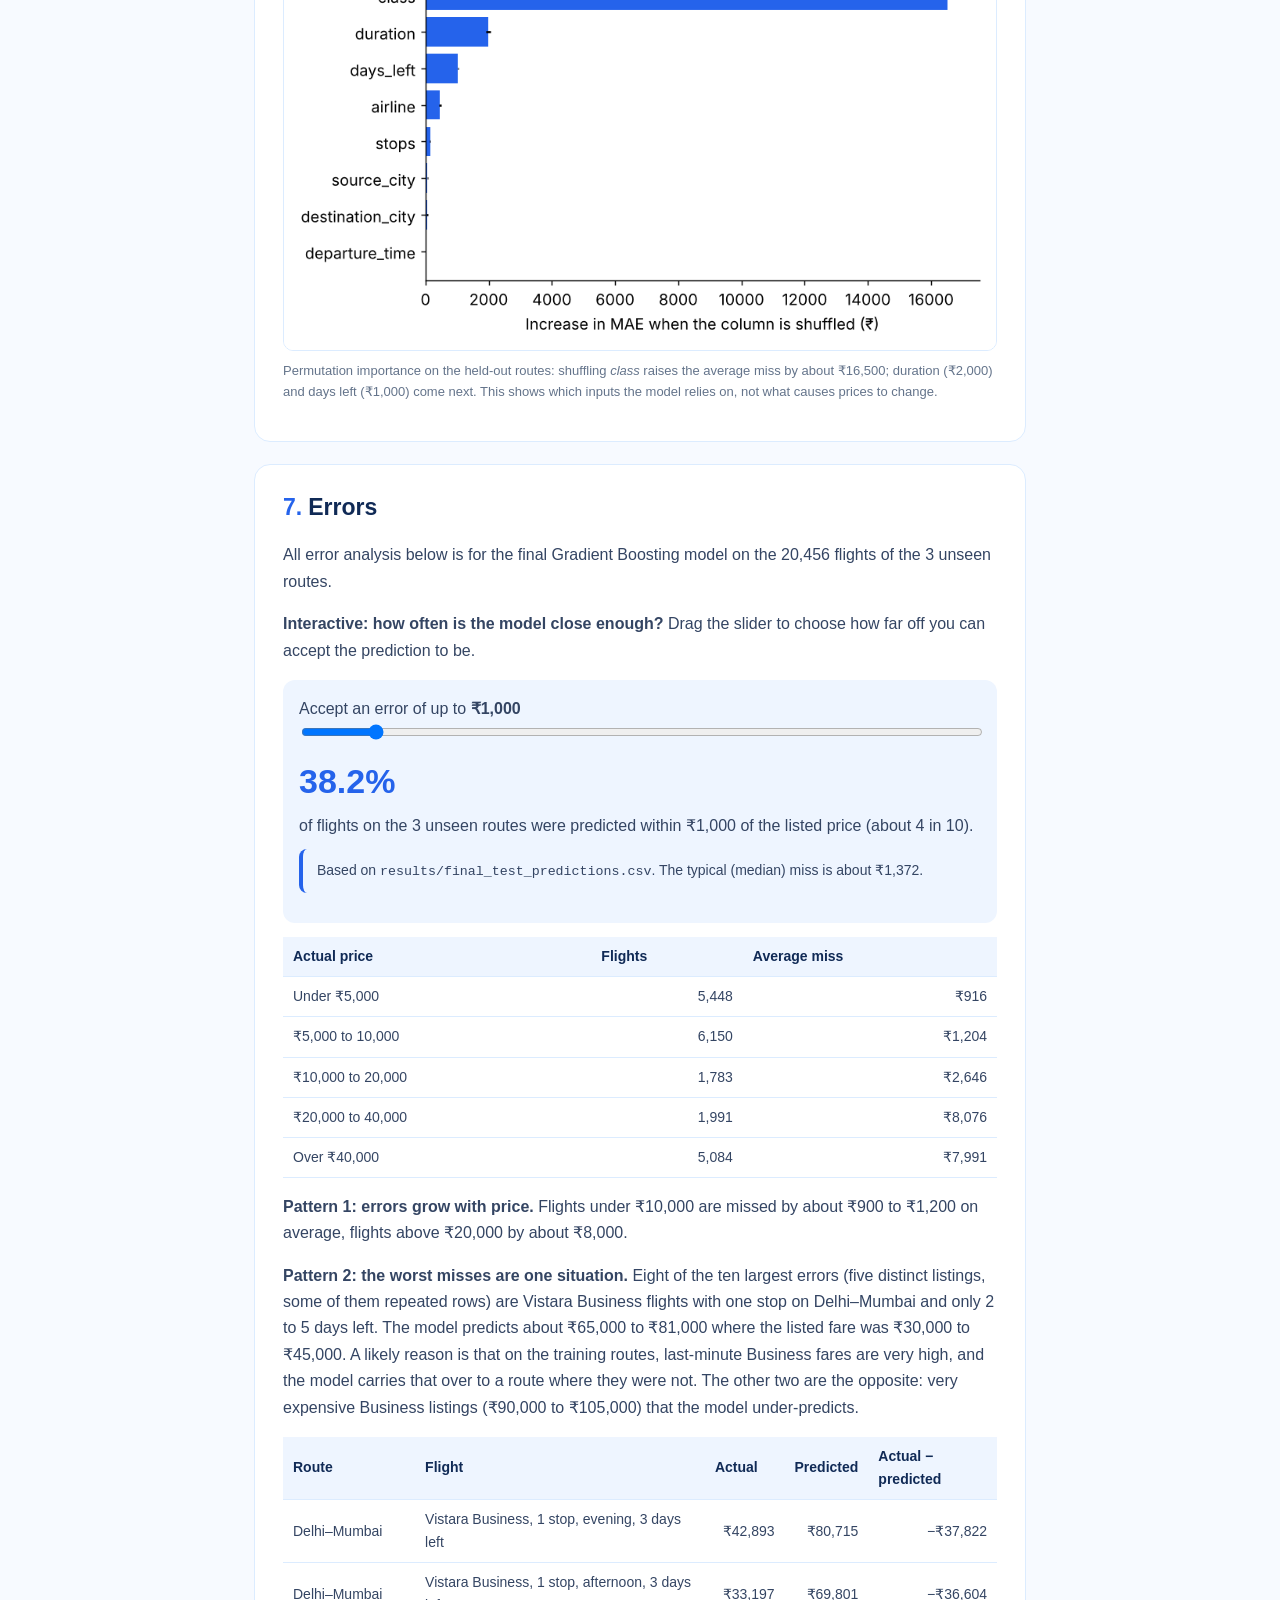
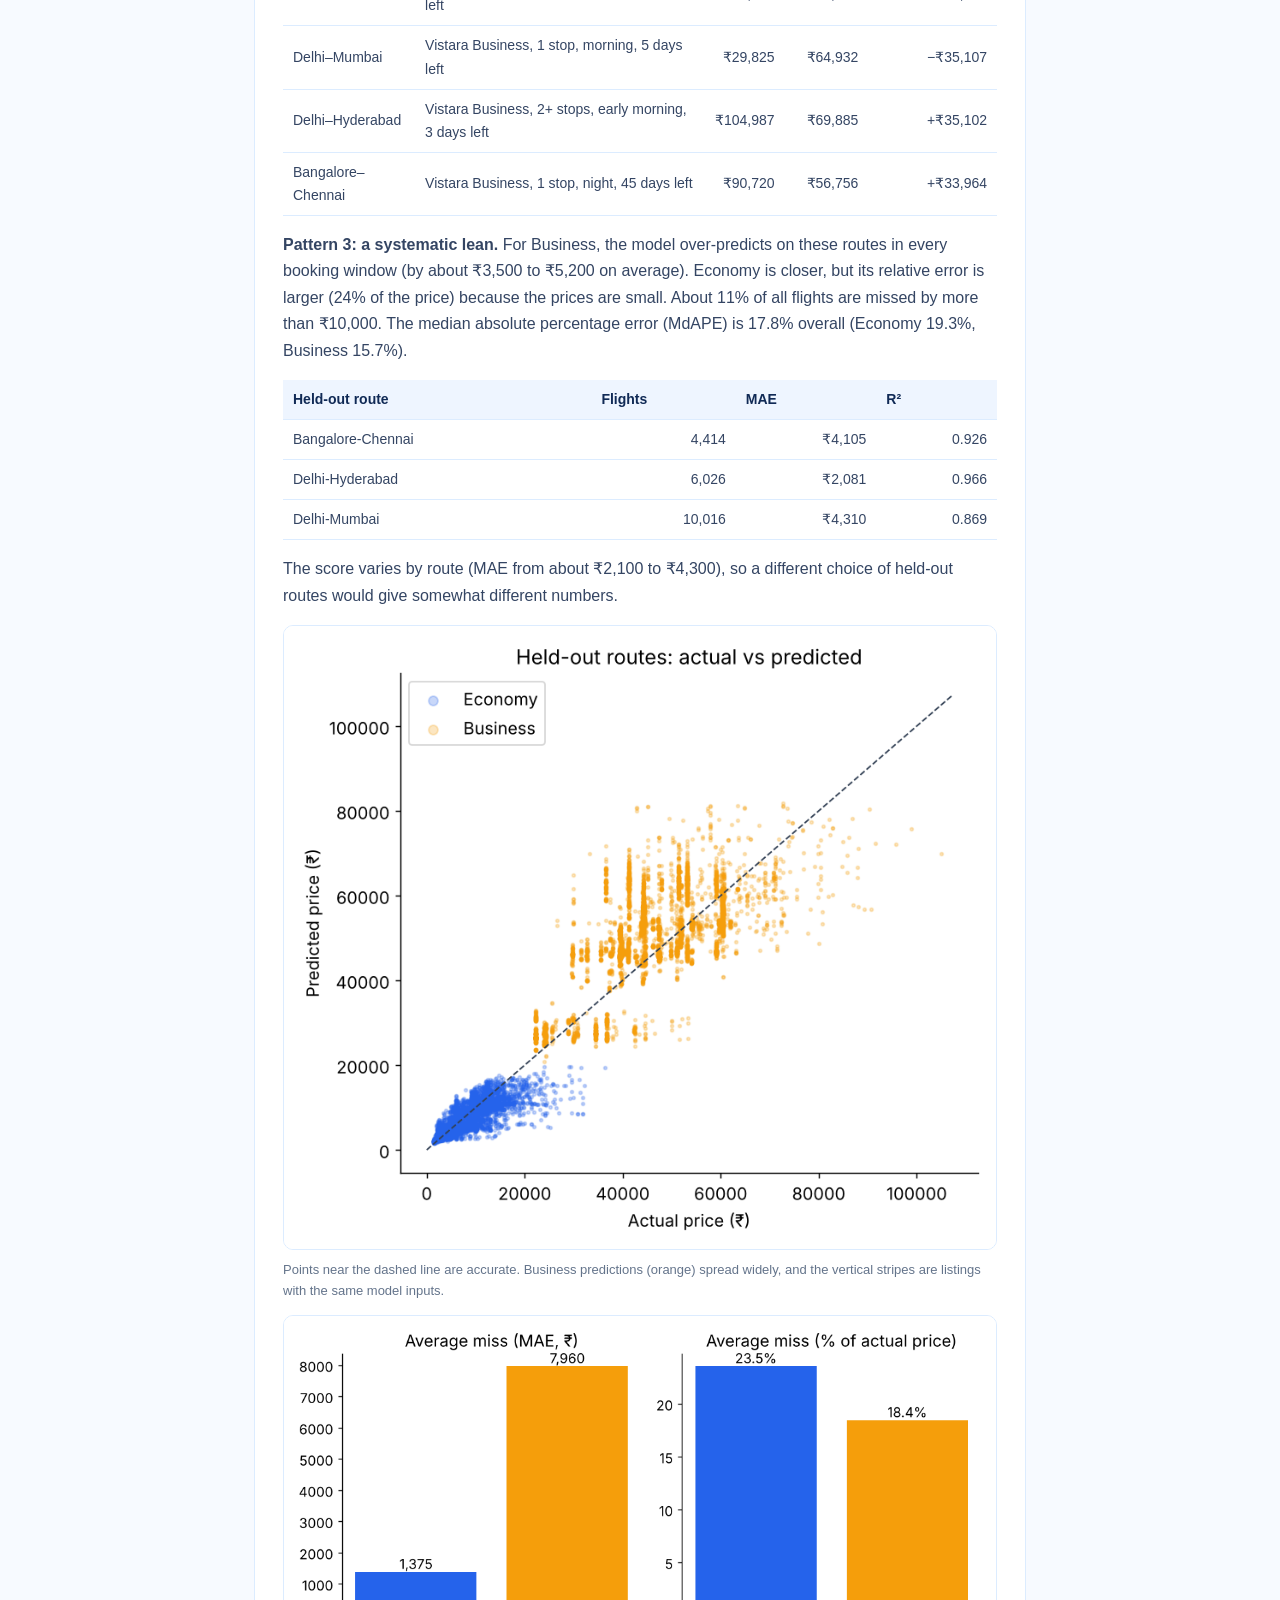
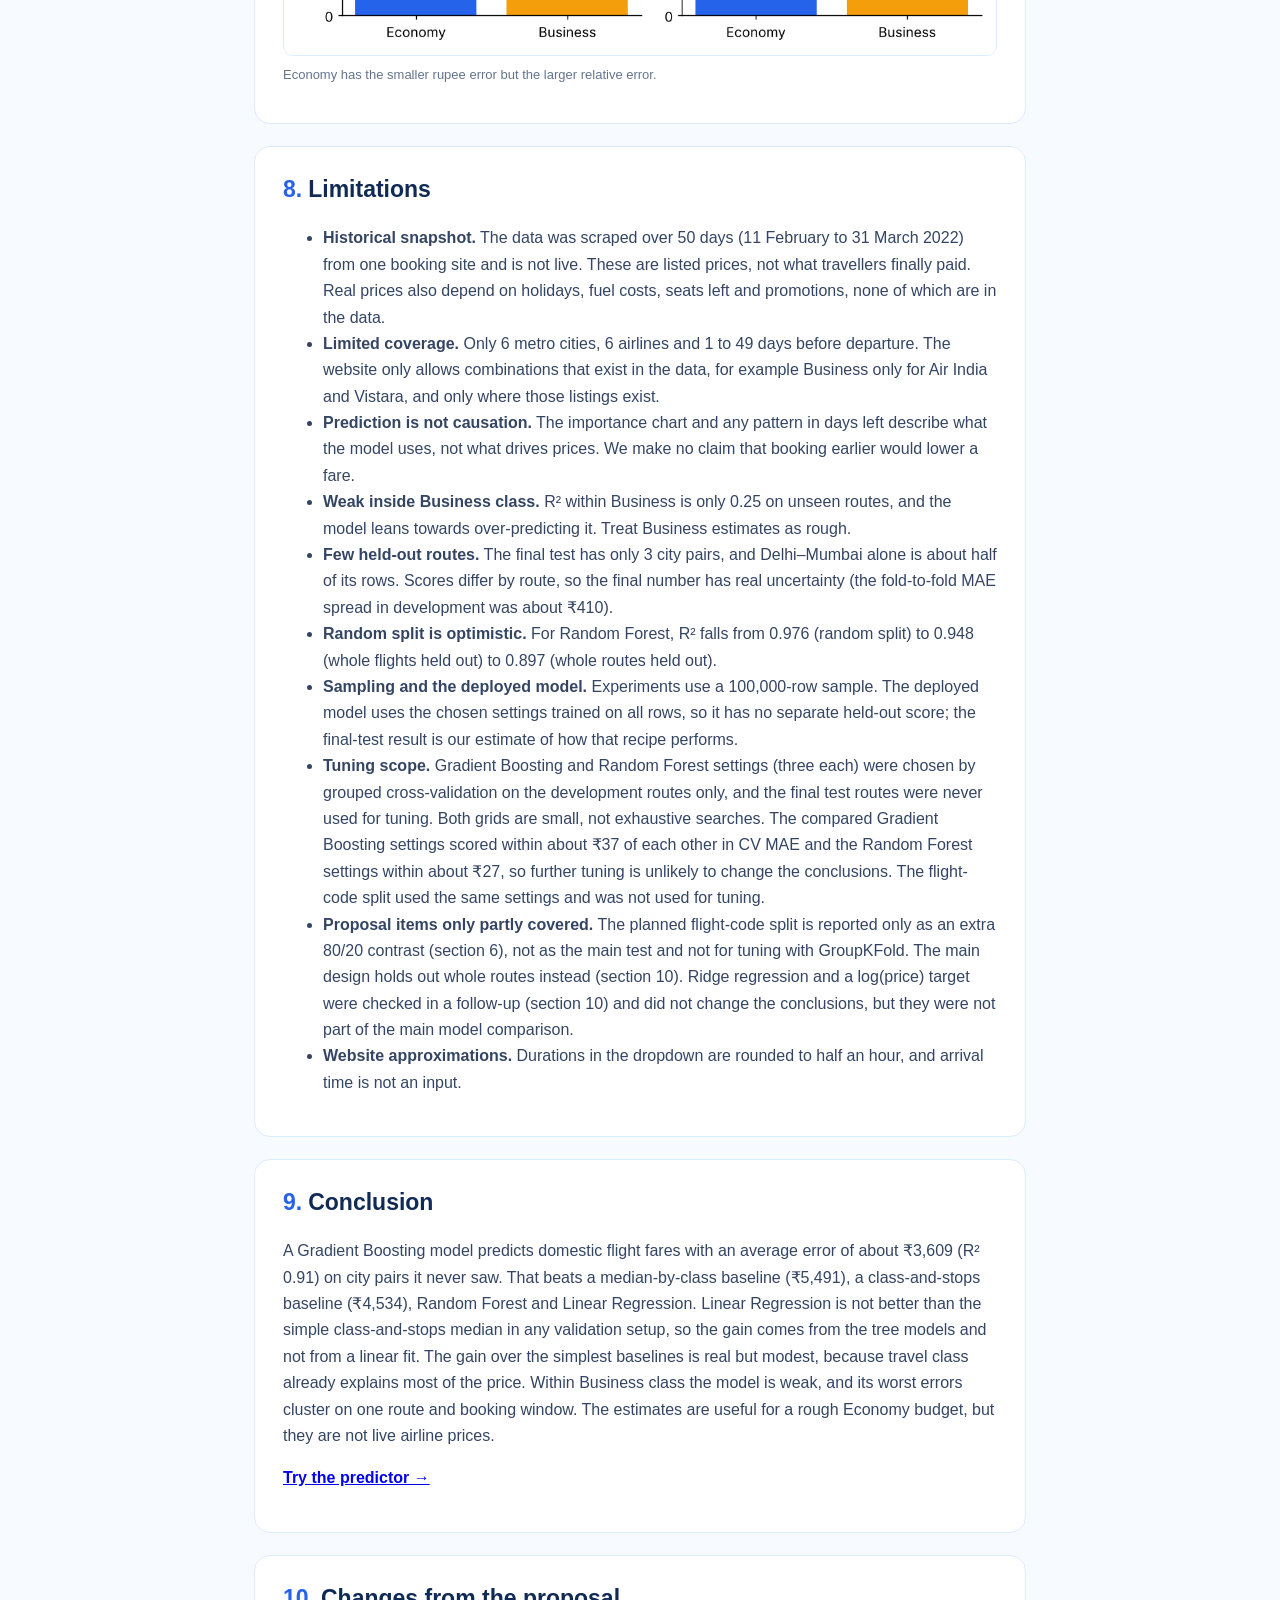
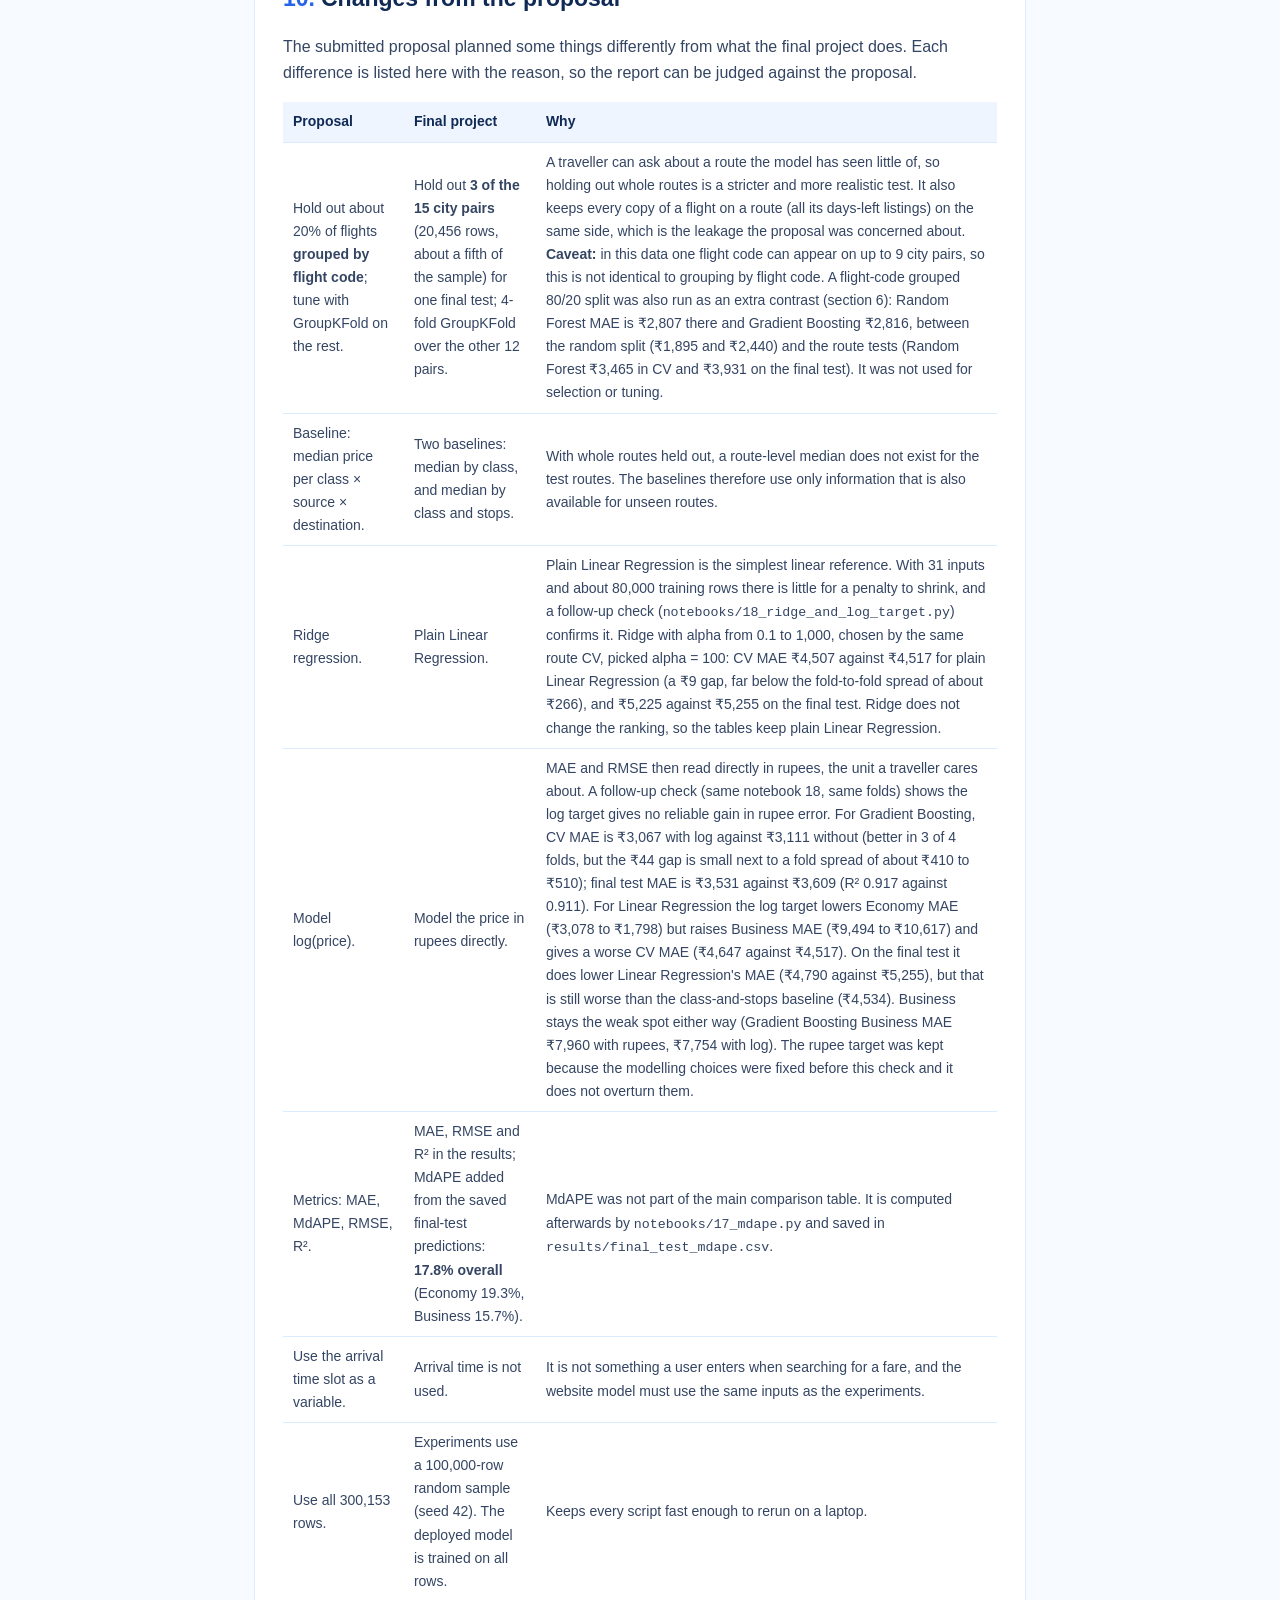
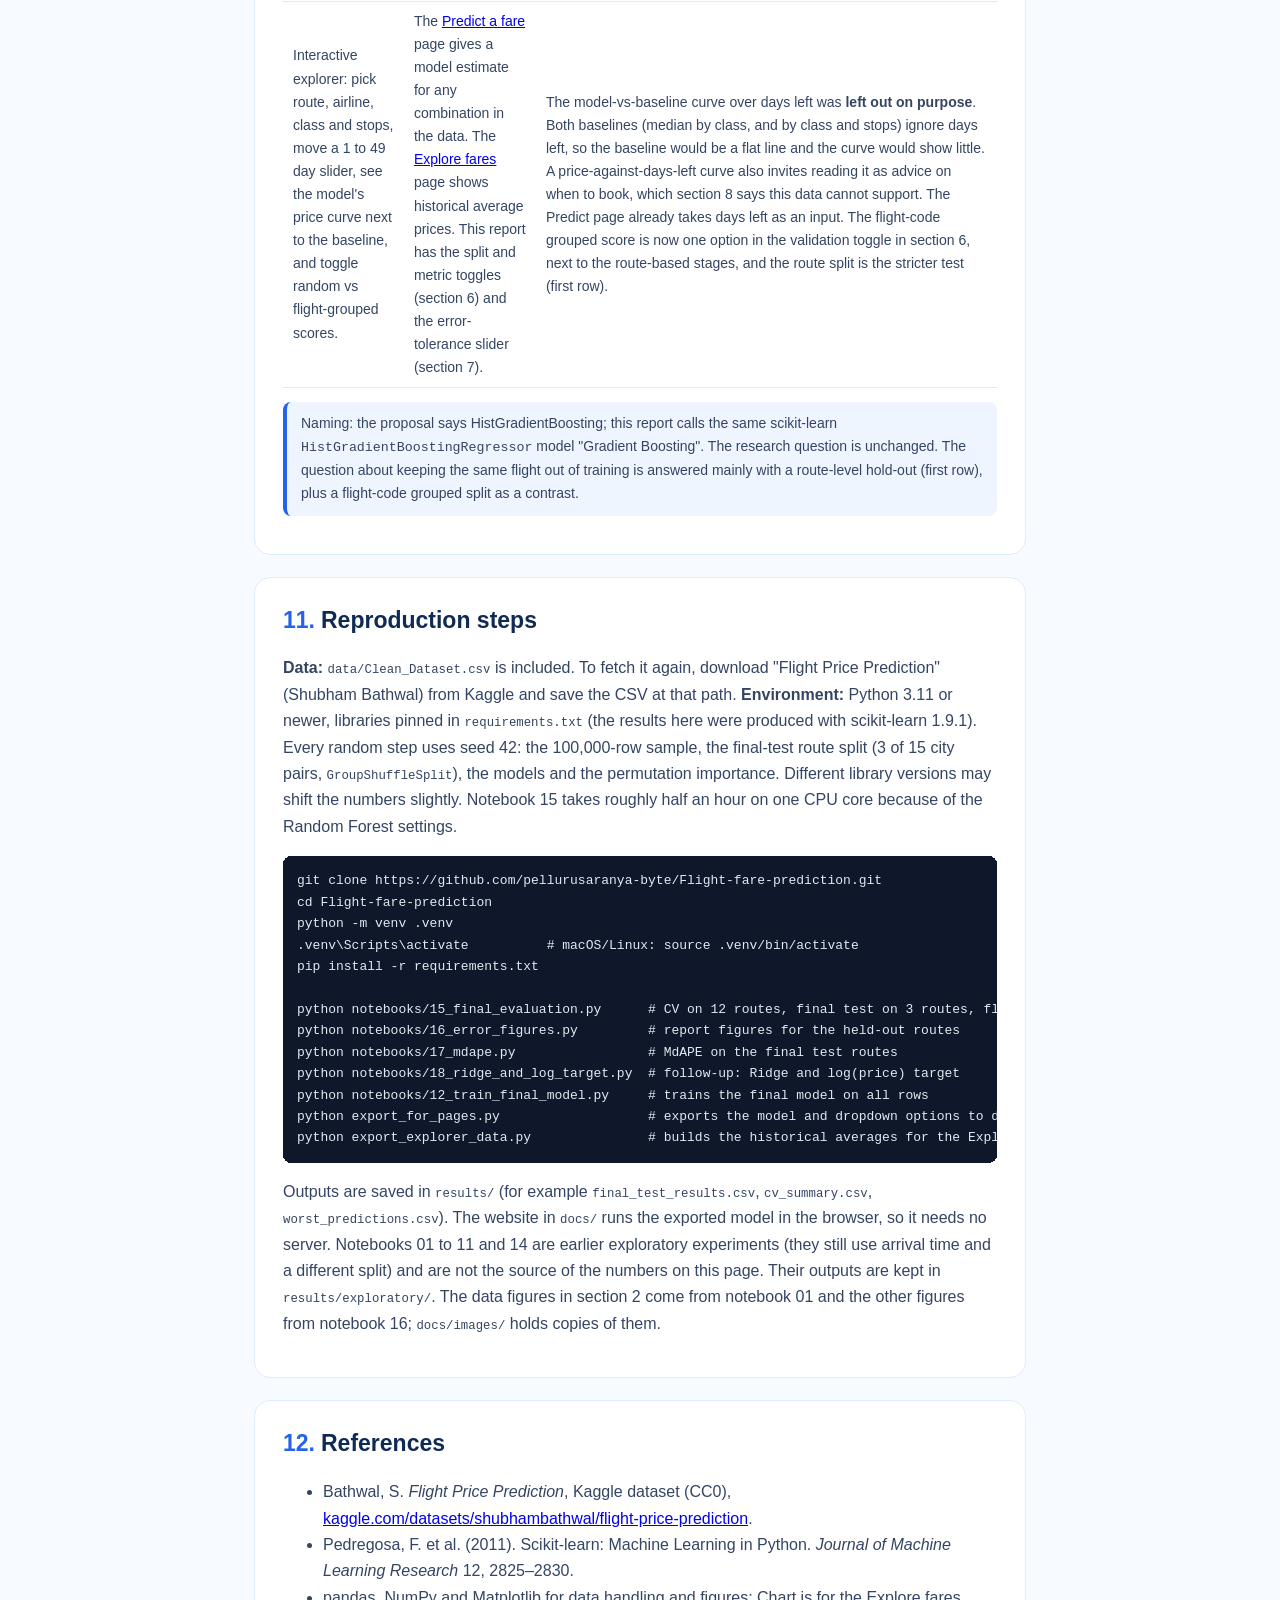
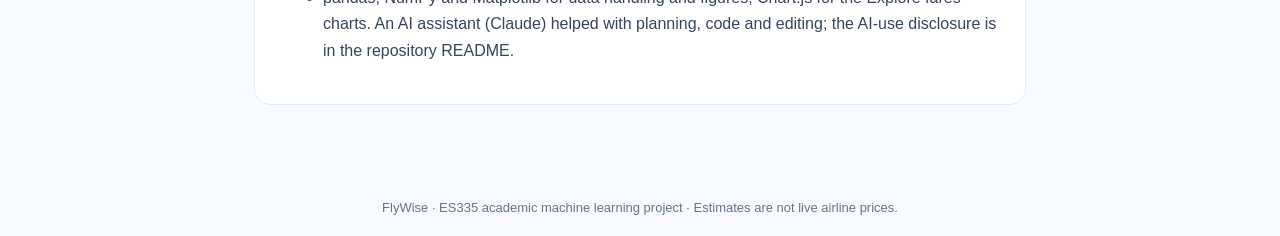
==== commit b2be8b2b: "Add files via upload" ====
--- a/docs/index.html
+++ b/docs/index.html
@@ -113,20 +113,21 @@
 <tr><td>Median by class</td><td>Baseline 1</td><td>Predict the median training price for Economy or Business. No other feature is used. It shows how much the class split alone explains.</td></tr>
 <tr><td>Median by class and stops</td><td>Baseline 2</td><td>The same, split further by number of stops. A stronger "no machine learning" reference.</td></tr>
 <tr><td>Linear Regression</td><td>Simple model</td><td>Price as a weighted sum of the inputs. Assumes effects simply add up, which is unlikely to hold here.</td></tr>
-<tr><td>Random Forest</td><td>Tree ensemble</td><td>Averages many deep trees (30 trees, depth 15, at least 5 rows per leaf; these settings were fixed in advance and not tuned). Handles interactions such as class × days left.</td></tr>
+<tr><td>Random Forest</td><td>Tree ensemble</td><td>Averages many deep trees and handles interactions such as class × days left. We compared three settings using cross-validation only: A (30 trees, depth 15, at least 5 rows per leaf), B (60 trees, depth 20, at least 3 rows) and C (60 trees, no depth limit, at least 5 rows). A won with a CV MAE of ₹3,465, against ₹3,486 for C and ₹3,492 for B, so the tables use A. As with Gradient Boosting, the three settings are close.</td></tr>
 <tr><td>Gradient Boosting</td><td>Final model</td><td>Adds small trees one at a time, each fixing the previous errors. We compared three settings using cross-validation only: A (31 leaves per tree, learning rate 0.1, 150 rounds), B (15 leaves, 0.1, 150) and C (31 leaves, 0.05, 300). B won with a CV MAE of ₹3,111, against ₹3,148 for A and ₹3,142 for C, so the final model uses B. The three are close, so the choice matters little.</td></tr>
 </table>
-<p class="note">More complex is not automatically better: on the easy random split Random Forest wins, and a median-by-class rule is not far behind a straight-line model on unseen routes.</p>
+<p class="note">More complex is not automatically better: on the easy random split Random Forest wins, and the simple median by class and stops is better than Linear Regression in every setup we ran (random split, flight-code split, route CV and the final test).</p>
 </section>
 
 <section id="evaluation">
 <h2><span>5.</span>Evaluation</h2>
-<p>We report <b>MAE</b> (average miss in ₹), <b>RMSE</b> (like MAE but punishes big misses) and <b>R²</b> (share of price variation explained). For the final model we also give <b>MdAPE</b>, the typical miss as a percentage of the price (section 7). Accuracy alone is not enough, so every number is read against the baseline on the same data. Because a real user will ask about routes the model may not have seen much, we keep whole city pairs together when splitting.</p>
+<p>We report <b>MAE</b> (average miss in ₹), <b>RMSE</b> (like MAE but punishes big misses) and <b>R²</b> (share of price variation explained). For the final model we also give <b>MdAPE</b>, the typical miss as a percentage of the price (section 7). Accuracy alone is not enough, so every number is read against the baseline on the same data. Because a real user will ask about routes the model may not have seen much, we keep whole city pairs together when splitting. A flight-code grouped split is shown as an extra contrast.</p>
 <table>
 <tr><th>Stage</th><th>What it uses</th><th>Purpose</th></tr>
-<tr><td>Final test set</td><td>3 city pairs (Bangalore–Chennai, Delhi–Hyderabad, Delhi–Mumbai; 20,456 rows), fixed once by a seeded split before any model was compared</td><td>Scored <b>once</b>, after the model and settings were chosen. Never used for selection or tuning.</td></tr>
-<tr><td>Development set</td><td>The other 12 city pairs (79,544 rows), 4-fold GroupKFold (each fold hides 3 city pairs)</td><td>Compare models and tuning settings. The winner is the lowest mean MAE.</td></tr>
+<tr><td>Final test set</td><td>3 city pairs (Bangalore–Chennai, Delhi–Hyderabad, Delhi–Mumbai; 20,456 rows), fixed once by a seeded split before any model was compared</td><td>Used for the final comparison, after the model and settings were chosen by cross-validation. Never used for selection or tuning. The error analysis (section 7) and the follow-up checks (section 10) also read it afterwards, but changed no choices.</td></tr>
+<tr><td>Development set</td><td>The other 12 city pairs (79,544 rows), 4-fold GroupKFold (each fold hides 3 city pairs)</td><td>Compare models and tuning settings (three Gradient Boosting and three Random Forest settings). The winner is the lowest mean MAE.</td></tr>
 <tr><td>Random split (contrast)</td><td>A normal random 80/20 split of the sample</td><td>Shown only to expose how optimistic a random split is: the same routes appear on both sides.</td></tr>
+<tr><td>Flight-code split (contrast)</td><td>A random 80/20 split of the same sample, but whole flight codes stay on one side (1,207 flight codes and 79,883 rows in training, 302 flight codes and 20,117 rows in test)</td><td>Shows how much repeated listings of the same flight inflate a score. Not used for selection or tuning. It is easier than the route tests because the same routes still appear on both sides.</td></tr>
 </table>
 </section>
 
@@ -140,15 +141,15 @@
 <p class="note" id="caption"></p>
 </div>
 <table>
-<tr><th>Model</th><th>Random split<br><small>(easy, leaky)</small></th><th>4-fold route CV<br><small>(12 development routes)</small></th><th>Final test<br><small>(3 unseen routes, scored once)</small></th></tr>
-<tr><td>Gradient Boosting (final model)</td><td class='num'>₹2,440 <small>(R² 0.967)</small></td><td class='num'>₹3,111 <small>(R² 0.947)</small></td><td class='num'>₹3,609 <small>(R² 0.911)</small></td></tr>
-<tr><td>Random Forest</td><td class='num'>₹1,895 <small>(R² 0.976)</small></td><td class='num'>₹3,465 <small>(R² 0.935)</small></td><td class='num'>₹3,931 <small>(R² 0.897)</small></td></tr>
-<tr><td>Linear Regression</td><td class='num'>₹4,517 <small>(R² 0.913)</small></td><td class='num'>₹4,517 <small>(R² 0.914)</small></td><td class='num'>₹5,255 <small>(R² 0.864)</small></td></tr>
-<tr><td>Baseline: median by class</td><td class='num'>₹4,723 <small>(R² 0.883)</small></td><td class='num'>₹4,785 <small>(R² 0.885)</small></td><td class='num'>₹5,491 <small>(R² 0.812)</small></td></tr>
-<tr><td>Baseline: median by class and stops</td><td class='num'>–</td><td class='num'>–</td><td class='num'>₹4,534 <small>(R² 0.884)</small></td></tr>
-</table>
-<p>MAE in rupees (R² in brackets). On the <b>final test</b>, Gradient Boosting averages <b>₹3,609 MAE (R² 0.911)</b>, against ₹5,491 for the median-by-class baseline and ₹4,534 for the stronger class-and-stops baseline. It beat Random Forest in all 4 development folds and on the final test, so the choice is consistent, although the margin (about ₹300 to ₹350) is small next to the fold-to-fold spread of about ₹410.</p>
-<p>The scores fall from the random split to unseen routes (Random Forest R² 0.976 → 0.897), so the random split overstates real performance.</p>
+<tr><th>Model</th><th>Random split<br><small>(easy, leaky)</small></th><th>Flight-code split<br><small>(80/20, extra contrast)</small></th><th>4-fold route CV<br><small>(12 development routes)</small></th><th>Final test<br><small>(3 unseen routes, held out from all selection)</small></th></tr>
+<tr><td>Gradient Boosting (final model)</td><td class='num'>₹2,440 <small>(R² 0.967)</small></td><td class='num'>₹2,816 <small>(R² 0.955)</small></td><td class='num'>₹3,111 <small>(R² 0.947)</small></td><td class='num'>₹3,609 <small>(R² 0.911)</small></td></tr>
+<tr><td>Random Forest</td><td class='num'>₹1,895 <small>(R² 0.976)</small></td><td class='num'>₹2,807 <small>(R² 0.948)</small></td><td class='num'>₹3,465 <small>(R² 0.935)</small></td><td class='num'>₹3,931 <small>(R² 0.897)</small></td></tr>
+<tr><td>Linear Regression</td><td class='num'>₹4,517 <small>(R² 0.913)</small></td><td class='num'>₹4,714 <small>(R² 0.909)</small></td><td class='num'>₹4,517 <small>(R² 0.914)</small></td><td class='num'>₹5,255 <small>(R² 0.864)</small></td></tr>
+<tr><td>Baseline: median by class</td><td class='num'>₹4,723 <small>(R² 0.883)</small></td><td class='num'>₹4,664 <small>(R² 0.886)</small></td><td class='num'>₹4,785 <small>(R² 0.885)</small></td><td class='num'>₹5,491 <small>(R² 0.812)</small></td></tr>
+<tr><td>Baseline: median by class and stops</td><td class='num'>₹4,059 <small>(R² 0.919)</small></td><td class='num'>₹4,020 <small>(R² 0.919)</small></td><td class='num'>₹4,145 <small>(R² 0.920)</small></td><td class='num'>₹4,534 <small>(R² 0.884)</small></td></tr>
+</table>
+<p>MAE in rupees (R² in brackets). Random Forest and Gradient Boosting each use the best of three settings chosen by route CV. On the <b>final test</b>, Gradient Boosting averages <b>₹3,609 MAE (R² 0.911)</b>, against ₹5,491 for the median-by-class baseline and ₹4,534 for the stronger class-and-stops baseline. It beat Random Forest in all 4 development folds and on the final test, so the choice is consistent, although the margin (about ₹300 to ₹350) is small next to the fold-to-fold spread of about ₹410.</p>
+<p>The scores fall step by step as the test gets stricter. Random Forest MAE is ₹1,895 on a random split, ₹2,807 when whole flights are kept out and ₹3,931 when whole routes are kept out (R² 0.976 → 0.948 → 0.897). Keeping whole flights out removes part of the inflation and keeping whole routes out removes more, so the random split overstates real performance. The three test sets contain different rows, so compare the pattern rather than the exact values. On the flight-code split Random Forest and Gradient Boosting are essentially tied (₹2,807 and ₹2,816). The median by class and stops beats Linear Regression in all four columns, so a straight-line fit adds nothing over a simple rule here.</p>
 <h3 style="color:var(--ink);font-size:18px">Where the R² comes from</h3>
 <p>Most of the headline R² comes from separating Economy from Business. Inside each class the model is much weaker:</p>
 <table>
@@ -197,17 +198,17 @@
 <li><b>Prediction is not causation.</b> The importance chart and any pattern in days left describe what the model uses, not what drives prices. We make no claim that booking earlier would lower a fare.</li>
 <li><b>Weak inside Business class.</b> R² within Business is only 0.25 on unseen routes, and the model leans towards over-predicting it. Treat Business estimates as rough.</li>
 <li><b>Few held-out routes.</b> The final test has only 3 city pairs, and Delhi–Mumbai alone is about half of its rows. Scores differ by route, so the final number has real uncertainty (the fold-to-fold MAE spread in development was about ₹410).</li>
-<li><b>Random split is optimistic.</b> R² falls from 0.976 to 0.897 for Random Forest once routes are held out.</li>
+<li><b>Random split is optimistic.</b> For Random Forest, R² falls from 0.976 (random split) to 0.948 (whole flights held out) to 0.897 (whole routes held out).</li>
 <li><b>Sampling and the deployed model.</b> Experiments use a 100,000-row sample. The deployed model uses the chosen settings trained on all rows, so it has no separate held-out score; the final-test result is our estimate of how that recipe performs.</li>
-<li><b>Tuning scope.</b> Gradient Boosting settings were chosen by grouped cross-validation on the development routes only, and the final test routes were never used for tuning. The compared settings scored within about ₹37 of each other in CV MAE, so further tuning is unlikely to change the conclusions.</li>
-<li><b>Proposal items only partly covered.</b> A split grouped by flight code was planned but not run, so its scores are unknown. Ridge regression and a log(price) target were checked in a follow-up (section 10) and did not change the conclusions, but they were not part of the main model comparison.</li>
+<li><b>Tuning scope.</b> Gradient Boosting and Random Forest settings (three each) were chosen by grouped cross-validation on the development routes only, and the final test routes were never used for tuning. Both grids are small, not exhaustive searches. The compared Gradient Boosting settings scored within about ₹37 of each other in CV MAE and the Random Forest settings within about ₹27, so further tuning is unlikely to change the conclusions. The flight-code split used the same settings and was not used for tuning.</li>
+<li><b>Proposal items only partly covered.</b> The planned flight-code split is reported only as an extra 80/20 contrast (section 6), not as the main test and not for tuning with GroupKFold. The main design holds out whole routes instead (section 10). Ridge regression and a log(price) target were checked in a follow-up (section 10) and did not change the conclusions, but they were not part of the main model comparison.</li>
 <li><b>Website approximations.</b> Durations in the dropdown are rounded to half an hour, and arrival time is not an input.</li>
 </ul>
 </section>
 
 <section id="conclusion">
 <h2><span>9.</span>Conclusion</h2>
-<p>A Gradient Boosting model predicts domestic flight fares with an average error of about ₹3,609 (R² 0.91) on city pairs it never saw. That beats a median-by-class baseline (₹5,491), a class-and-stops baseline (₹4,534), Random Forest and Linear Regression. The gain over the simplest baselines is real but modest, because travel class already explains most of the price. Within Business class the model is weak, and its worst errors cluster on one route and booking window. The estimates are useful for a rough Economy budget, but they are not live airline prices.</p>
+<p>A Gradient Boosting model predicts domestic flight fares with an average error of about ₹3,609 (R² 0.91) on city pairs it never saw. That beats a median-by-class baseline (₹5,491), a class-and-stops baseline (₹4,534), Random Forest and Linear Regression. Linear Regression is not better than the simple class-and-stops median in any validation setup, so the gain comes from the tree models and not from a linear fit. The gain over the simplest baselines is real but modest, because travel class already explains most of the price. Within Business class the model is weak, and its worst errors cluster on one route and booking window. The estimates are useful for a rough Economy budget, but they are not live airline prices.</p>
 <p><a href="predict.html"><b>Try the predictor →</b></a></p>
 </section>
 
@@ -216,28 +217,28 @@
 <p>The submitted proposal planned some things differently from what the final project does. Each difference is listed here with the reason, so the report can be judged against the proposal.</p>
 <table>
 <tr><th>Proposal</th><th>Final project</th><th>Why</th></tr>
-<tr><td>Hold out about 20% of flights <b>grouped by flight code</b>; tune with GroupKFold on the rest.</td><td>Hold out <b>3 of the 15 city pairs</b> (20,456 rows, about a fifth of the sample) for one final test; 4-fold GroupKFold over the other 12 pairs.</td><td>A traveller can ask about a route the model has seen little of, so holding out whole routes is a stricter and more realistic test. It also keeps every copy of a flight on a route (all its days-left listings) on the same side, which is the leakage the proposal was concerned about. <b>Caveat:</b> in this data one flight code can appear on up to 9 city pairs, so this is not identical to grouping by flight code. Scores for a flight-code split were not computed.</td></tr>
+<tr><td>Hold out about 20% of flights <b>grouped by flight code</b>; tune with GroupKFold on the rest.</td><td>Hold out <b>3 of the 15 city pairs</b> (20,456 rows, about a fifth of the sample) for one final test; 4-fold GroupKFold over the other 12 pairs.</td><td>A traveller can ask about a route the model has seen little of, so holding out whole routes is a stricter and more realistic test. It also keeps every copy of a flight on a route (all its days-left listings) on the same side, which is the leakage the proposal was concerned about. <b>Caveat:</b> in this data one flight code can appear on up to 9 city pairs, so this is not identical to grouping by flight code. A flight-code grouped 80/20 split was also run as an extra contrast (section 6): Random Forest MAE is ₹2,807 there and Gradient Boosting ₹2,816, between the random split (₹1,895 and ₹2,440) and the route tests (Random Forest ₹3,465 in CV and ₹3,931 on the final test). It was not used for selection or tuning.</td></tr>
 <tr><td>Baseline: median price per class × source × destination.</td><td>Two baselines: median by class, and median by class and stops.</td><td>With whole routes held out, a route-level median does not exist for the test routes. The baselines therefore use only information that is also available for unseen routes.</td></tr>
 <tr><td>Ridge regression.</td><td>Plain Linear Regression.</td><td>Plain Linear Regression is the simplest linear reference. With 31 inputs and about 80,000 training rows there is little for a penalty to shrink, and a follow-up check (<code>notebooks/18_ridge_and_log_target.py</code>) confirms it. Ridge with alpha from 0.1 to 1,000, chosen by the same route CV, picked alpha = 100: CV MAE ₹4,507 against ₹4,517 for plain Linear Regression (a ₹9 gap, far below the fold-to-fold spread of about ₹266), and ₹5,225 against ₹5,255 on the final test. Ridge does not change the ranking, so the tables keep plain Linear Regression.</td></tr>
 <tr><td>Model log(price).</td><td>Model the price in rupees directly.</td><td>MAE and RMSE then read directly in rupees, the unit a traveller cares about. A follow-up check (same notebook 18, same folds) shows the log target gives no reliable gain in rupee error. For Gradient Boosting, CV MAE is ₹3,067 with log against ₹3,111 without (better in 3 of 4 folds, but the ₹44 gap is small next to a fold spread of about ₹410 to ₹510); final test MAE is ₹3,531 against ₹3,609 (R² 0.917 against 0.911). For Linear Regression the log target lowers Economy MAE (₹3,078 to ₹1,798) but raises Business MAE (₹9,494 to ₹10,617) and gives a worse CV MAE (₹4,647 against ₹4,517). On the final test it does lower Linear Regression's MAE (₹4,790 against ₹5,255), but that is still worse than the class-and-stops baseline (₹4,534). Business stays the weak spot either way (Gradient Boosting Business MAE ₹7,960 with rupees, ₹7,754 with log). The rupee target was kept because the modelling choices were fixed before this check and it does not overturn them.</td></tr>
 <tr><td>Metrics: MAE, MdAPE, RMSE, R².</td><td>MAE, RMSE and R² in the results; MdAPE added from the saved final-test predictions: <b>17.8% overall</b> (Economy 19.3%, Business 15.7%).</td><td>MdAPE was not part of the main comparison table. It is computed afterwards by <code>notebooks/17_mdape.py</code> and saved in <code>results/final_test_mdape.csv</code>.</td></tr>
 <tr><td>Use the arrival time slot as a variable.</td><td>Arrival time is not used.</td><td>It is not something a user enters when searching for a fare, and the website model must use the same inputs as the experiments.</td></tr>
 <tr><td>Use all 300,153 rows.</td><td>Experiments use a 100,000-row random sample (seed 42). The deployed model is trained on all rows.</td><td>Keeps every script fast enough to rerun on a laptop.</td></tr>
-<tr><td>Interactive explorer: pick route, airline, class and stops, move a 1 to 49 day slider, see the model's price curve next to the baseline, and toggle random vs flight-grouped scores.</td><td>The <a href="predict.html">Predict a fare</a> page gives a model estimate for any combination in the data. The <a href="explore.html">Explore fares</a> page shows historical average prices. This report has the split and metric toggles (section 6) and the error-tolerance slider (section 7).</td><td>The model-vs-baseline curve over days left was <b>left out on purpose</b>. Both baselines (median by class, and by class and stops) ignore days left, so the baseline would be a flat line and the curve would show little. A price-against-days-left curve also invites reading it as advice on when to book, which section 8 says this data cannot support. The Predict page already takes days left as an input. The flight-grouped toggle was replaced by the route split, which is the stricter test (first row); flight-code scores were not computed.</td></tr>
-</table>
-<p class="note">Naming: the proposal says HistGradientBoosting; this report calls the same scikit-learn <code>HistGradientBoostingRegressor</code> model "Gradient Boosting". The research question is unchanged. The question about keeping the same flight out of training is answered with a route-level hold-out, as explained in the first row.</p>
+<tr><td>Interactive explorer: pick route, airline, class and stops, move a 1 to 49 day slider, see the model's price curve next to the baseline, and toggle random vs flight-grouped scores.</td><td>The <a href="predict.html">Predict a fare</a> page gives a model estimate for any combination in the data. The <a href="explore.html">Explore fares</a> page shows historical average prices. This report has the split and metric toggles (section 6) and the error-tolerance slider (section 7).</td><td>The model-vs-baseline curve over days left was <b>left out on purpose</b>. Both baselines (median by class, and by class and stops) ignore days left, so the baseline would be a flat line and the curve would show little. A price-against-days-left curve also invites reading it as advice on when to book, which section 8 says this data cannot support. The Predict page already takes days left as an input. The flight-code grouped score is now one option in the validation toggle in section 6, next to the route-based stages, and the route split is the stricter test (first row).</td></tr>
+</table>
+<p class="note">Naming: the proposal says HistGradientBoosting; this report calls the same scikit-learn <code>HistGradientBoostingRegressor</code> model "Gradient Boosting". The research question is unchanged. The question about keeping the same flight out of training is answered mainly with a route-level hold-out (first row), plus a flight-code grouped split as a contrast.</p>
 </section>
 
 <section id="reproduce">
 <h2><span>11.</span>Reproduction steps</h2>
-<p><b>Data:</b> <code>data/Clean_Dataset.csv</code> is included. To fetch it again, download "Flight Price Prediction" (Shubham Bathwal) from Kaggle and save the CSV at that path. <b>Environment:</b> Python 3.11 or newer, libraries pinned in <code>requirements.txt</code> (the results here were produced with scikit-learn 1.9.1). Every random step uses seed 42: the 100,000-row sample, the final-test route split (3 of 15 city pairs, <code>GroupShuffleSplit</code>), the models and the permutation importance. Different library versions may shift the numbers slightly.</p>
+<p><b>Data:</b> <code>data/Clean_Dataset.csv</code> is included. To fetch it again, download "Flight Price Prediction" (Shubham Bathwal) from Kaggle and save the CSV at that path. <b>Environment:</b> Python 3.11 or newer, libraries pinned in <code>requirements.txt</code> (the results here were produced with scikit-learn 1.9.1). Every random step uses seed 42: the 100,000-row sample, the final-test route split (3 of 15 city pairs, <code>GroupShuffleSplit</code>), the models and the permutation importance. Different library versions may shift the numbers slightly. Notebook 15 takes roughly half an hour on one CPU core because of the Random Forest settings.</p>
 <pre>git clone https://github.com/pellurusaranya-byte/Flight-fare-prediction.git
 cd Flight-fare-prediction
 python -m venv .venv
 .venv\Scripts\activate          # macOS/Linux: source .venv/bin/activate
 pip install -r requirements.txt
 
-python notebooks/15_final_evaluation.py      # CV on 12 routes, one-shot test on 3 routes, baselines, errors
+python notebooks/15_final_evaluation.py      # CV on 12 routes, final test on 3 routes, flight-code split, baselines, errors
 python notebooks/16_error_figures.py         # report figures for the held-out routes
 python notebooks/17_mdape.py                 # MdAPE on the final test routes
 python notebooks/18_ridge_and_log_target.py  # follow-up: Ridge and log(price) target
@@ -267,6 +268,11 @@
    7776.16,
    0.8826
   ],
+  "Baseline (class + stops)": [
+   4059.32,
+   6453.95,
+   0.9191
+  ],
   "Linear Regression": [
    4517.06,
    6700.03,
@@ -282,7 +288,35 @@
    4144.83,
    0.9666
   ],
-  "note": "On the easy random split Random Forest looks best, but the same routes appear in training and testing, so these scores are optimistic."
+  "note": "On the easy random split Random Forest looks best, but the same flights and the same routes appear in training and testing, so these scores are optimistic."
+ },
+ "Flight-code split (80/20, extra contrast)": {
+  "Baseline (median by class)": [
+   4664.18,
+   7692.77,
+   0.8859
+  ],
+  "Baseline (class + stops)": [
+   4019.72,
+   6474.09,
+   0.9192
+  ],
+  "Linear Regression": [
+   4714.04,
+   6855.46,
+   0.9094
+  ],
+  "Random Forest": [
+   2807.42,
+   5216.55,
+   0.9476
+  ],
+  "Gradient Boosting": [
+   2816.49,
+   4837.97,
+   0.9549
+  ],
+  "note": "Whole flight codes stay on one side, so no flight appears in both training and test. The scores are less inflated than on the random split, but the same routes still appear on both sides, so this is easier than the route tests. Random Forest and Gradient Boosting are close here. Not used for selection."
  },
  "4-fold route CV (development routes)": {
   "Baseline (median by class)": [
@@ -290,6 +324,11 @@
    7851.92,
    0.8853
   ],
+  "Baseline (class + stops)": [
+   4144.93,
+   6563.87,
+   0.9198
+  ],
   "Linear Regression": [
    4516.54,
    6794.41,
@@ -305,7 +344,7 @@
    5323.89,
    0.9468
   ],
-  "note": "Whole city pairs are hidden in each fold. Gradient Boosting (the best of three tuning settings) beats Random Forest in all 4 folds. This is the only stage used to choose the model."
+  "note": "Whole city pairs are hidden in each fold. Gradient Boosting (the best of three tuning settings) beats Random Forest (also the best of three settings) in all 4 folds. This is the only stage used to choose the model and its settings."
  },
  "Final test (3 unseen routes)": {
   "Baseline (median by class)": [
@@ -333,11 +372,11 @@
    6079.24,
    0.9113
   ],
-  "note": "Scored once on Bangalore–Chennai, Delhi–Hyderabad and Delhi–Mumbai, which were never used for selection or tuning. Gradient Boosting is still best, and the gap to the baselines is modest, not dramatic."
+  "note": "Bangalore–Chennai, Delhi–Hyderabad and Delhi–Mumbai were never used for selection or tuning. Gradient Boosting is still best, and the gap to the baselines is modest, not dramatic."
  }
 };
 const METRICS = ["MAE (₹, lower is better)", "RMSE (₹, lower is better)", "R² (higher is better)"];
-let setup = Object.keys(DATA)[2], metric = 0;
+let setup = Object.keys(DATA)[3], metric = 0;
 
 function radios(el, name, items, current, onPick) {
   el.innerHTML = items.map((t, i) =>
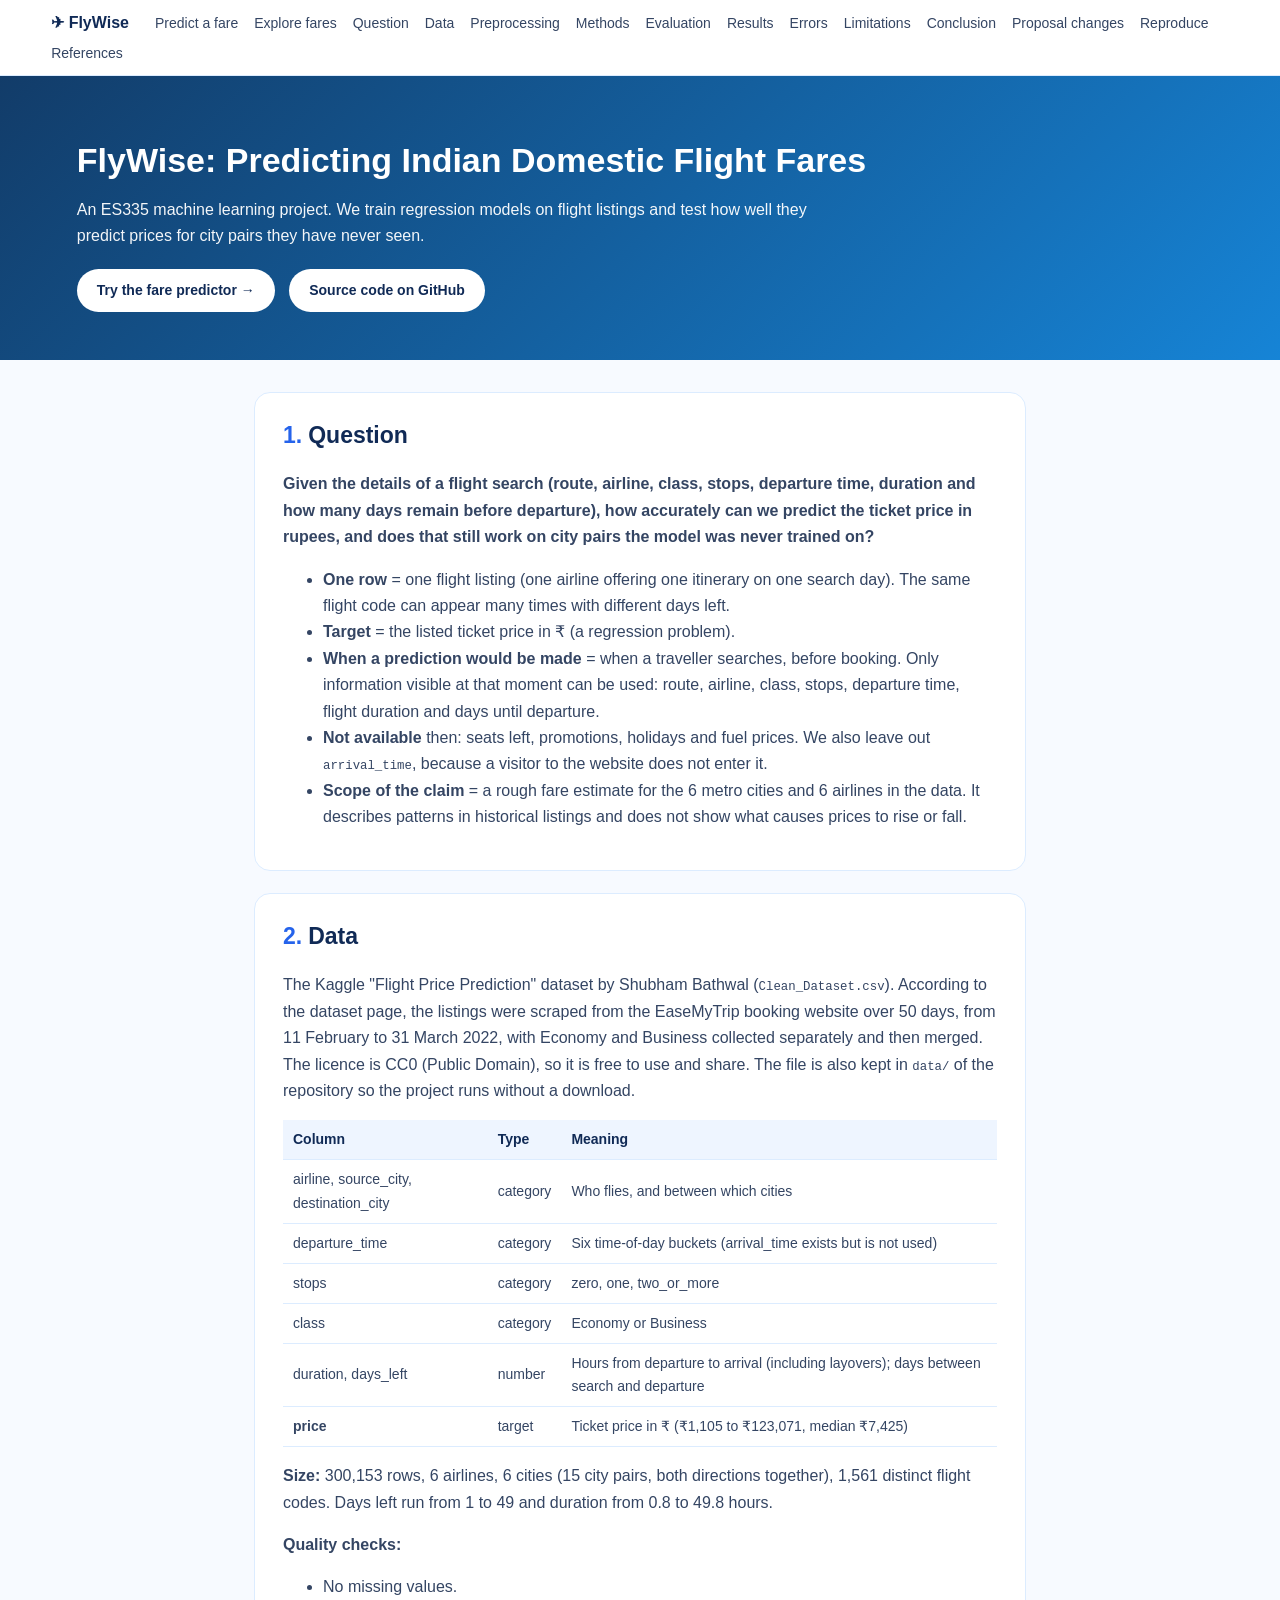
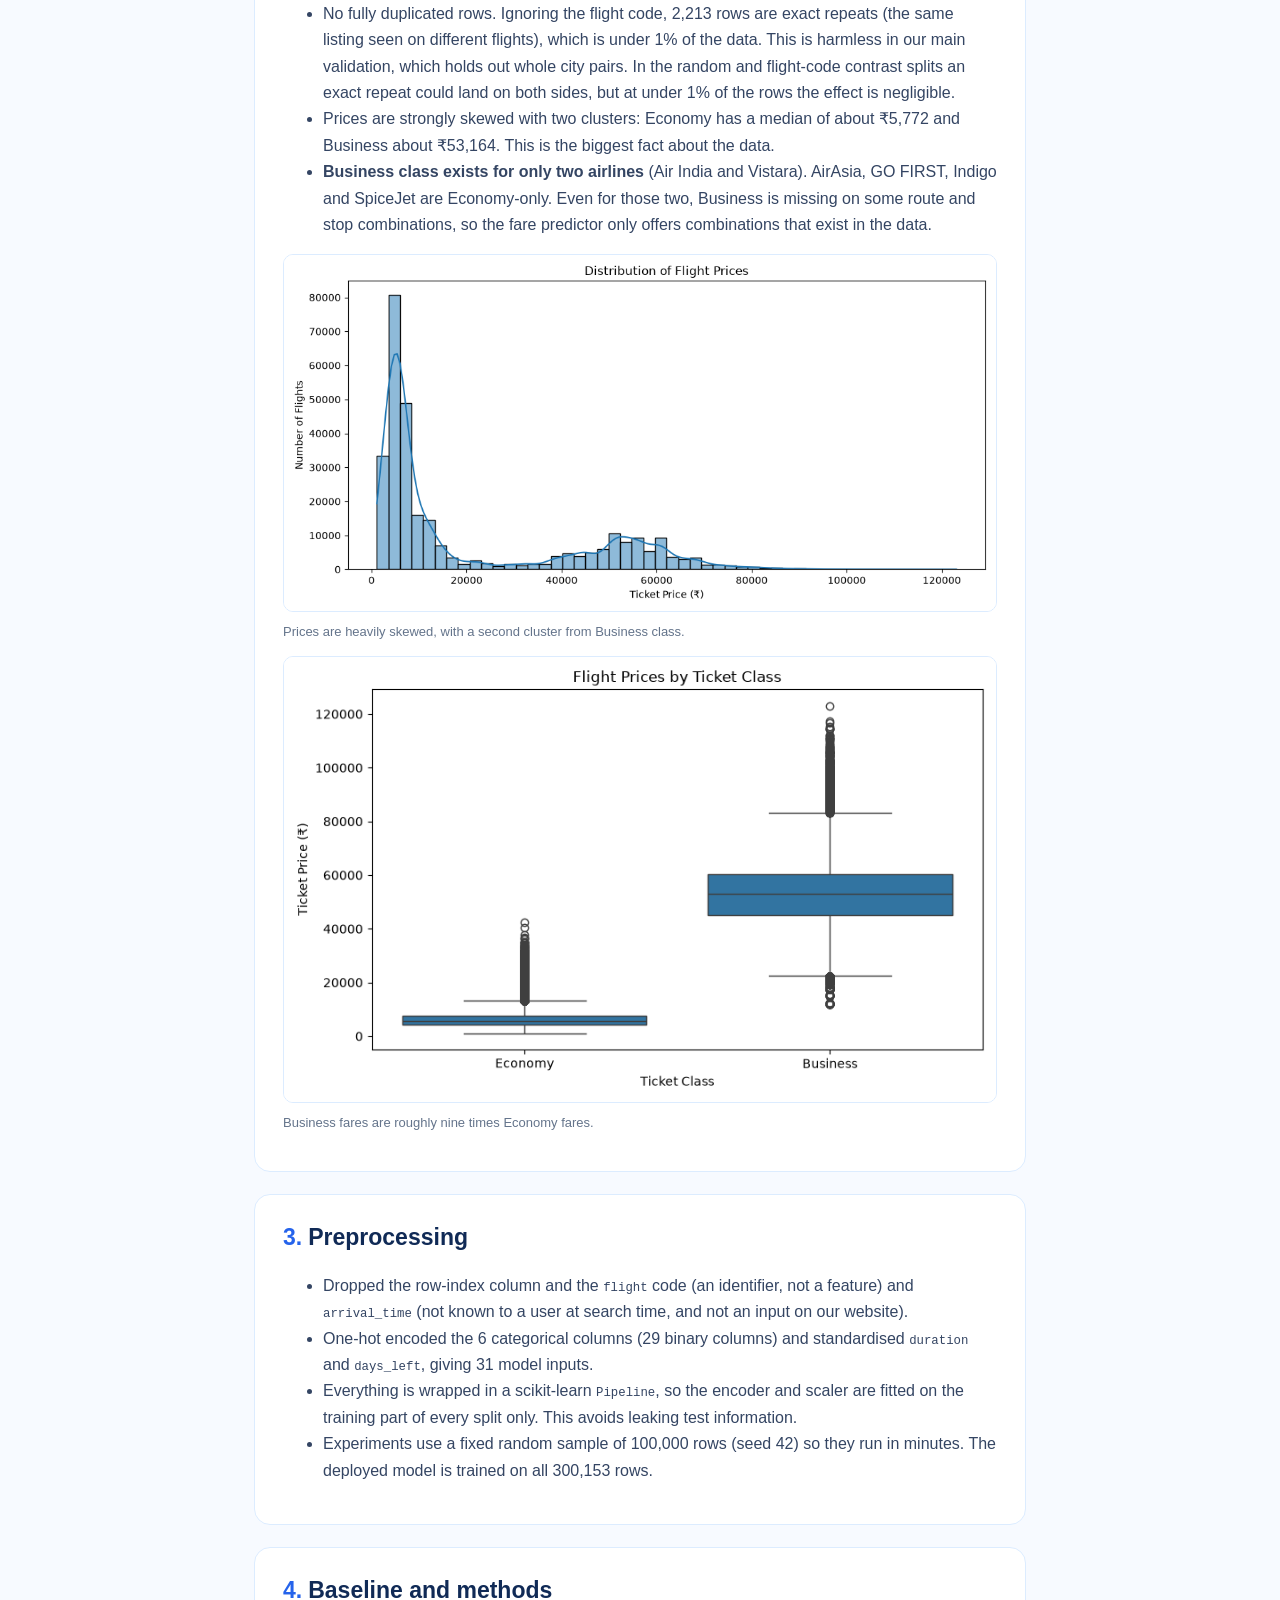
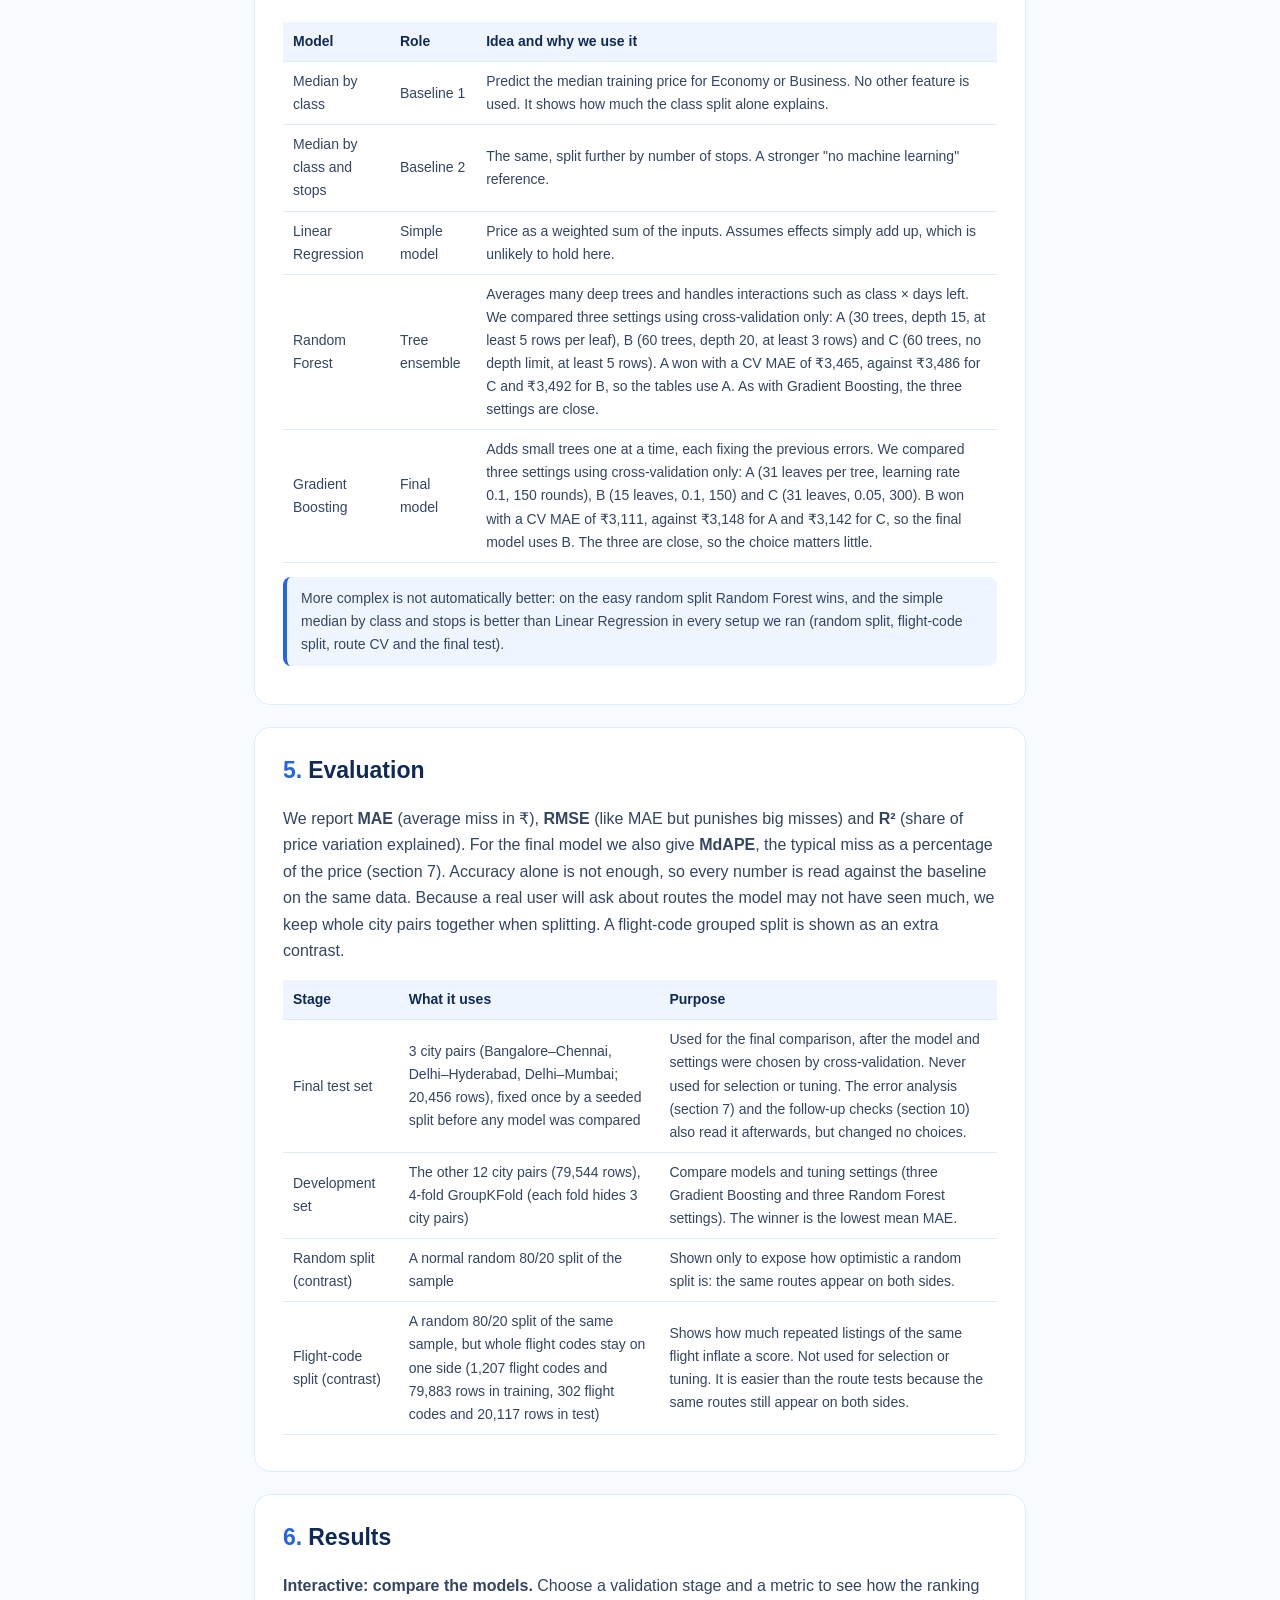
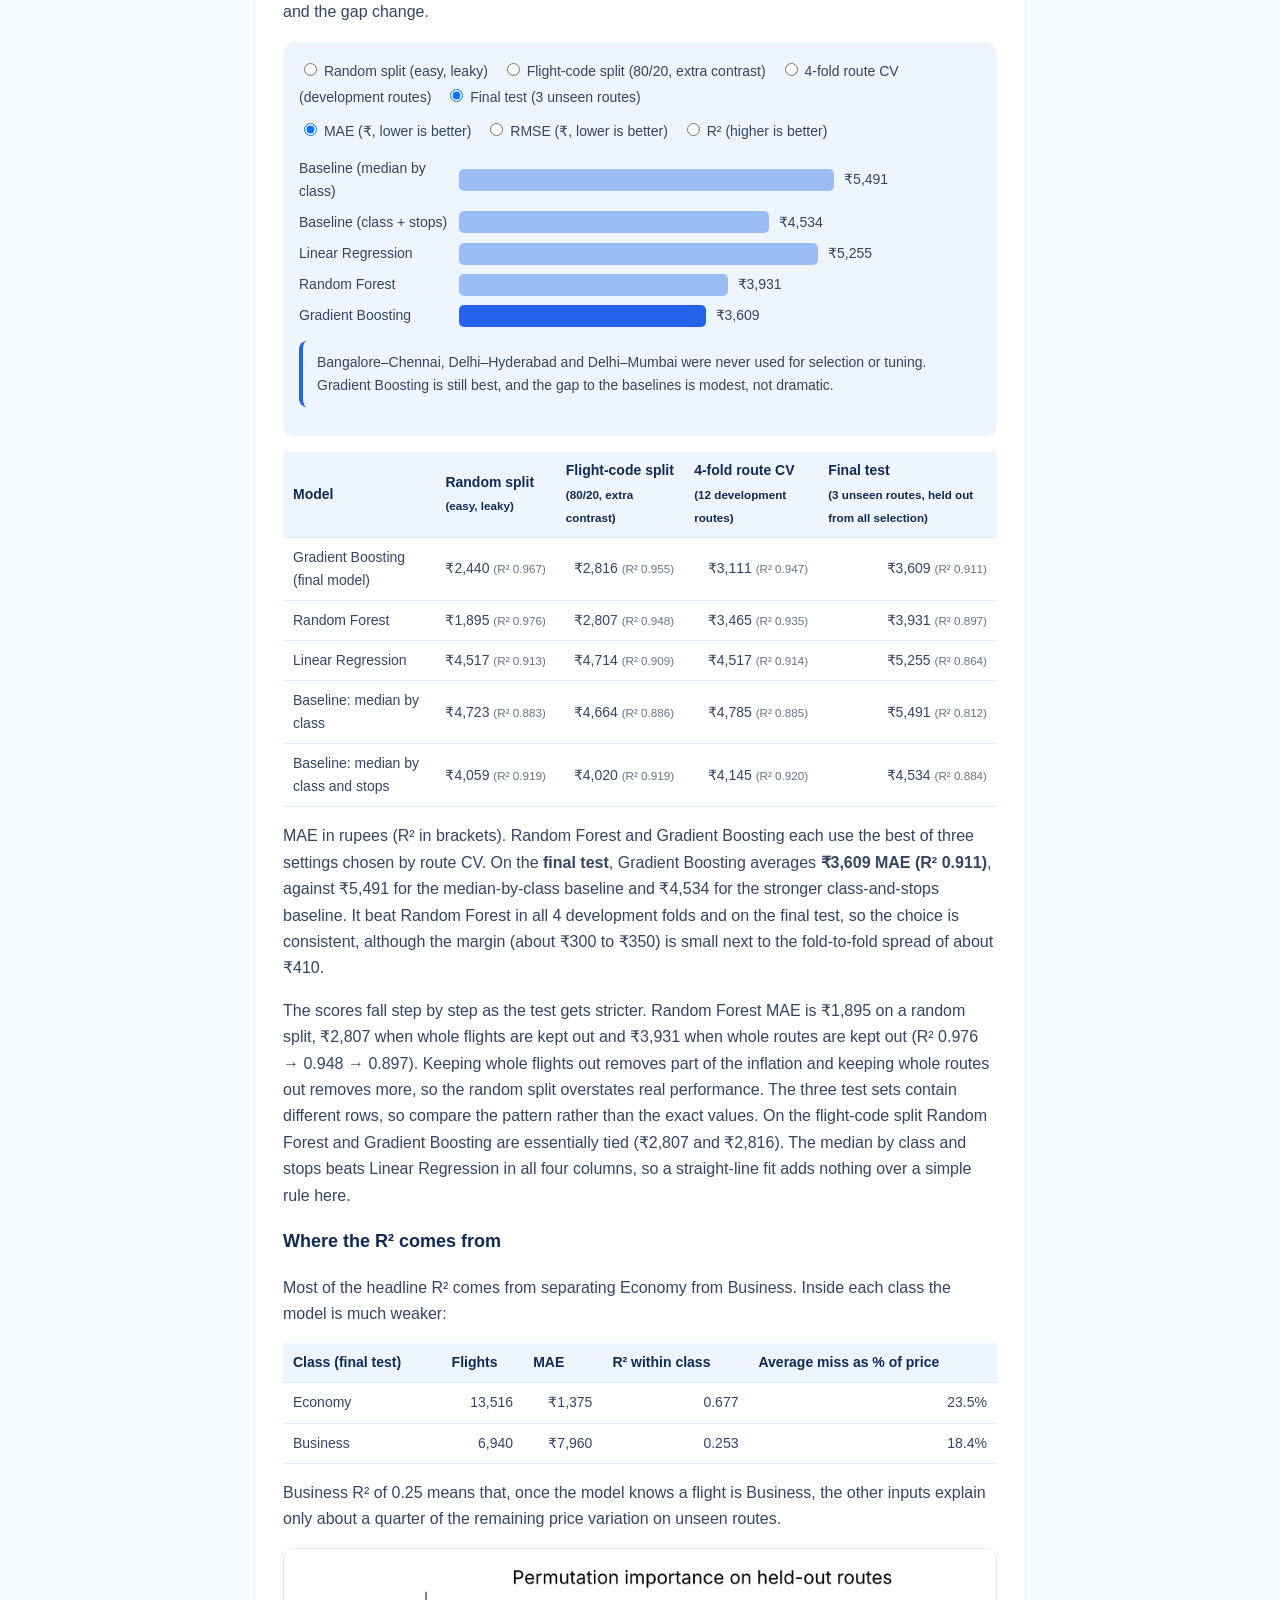
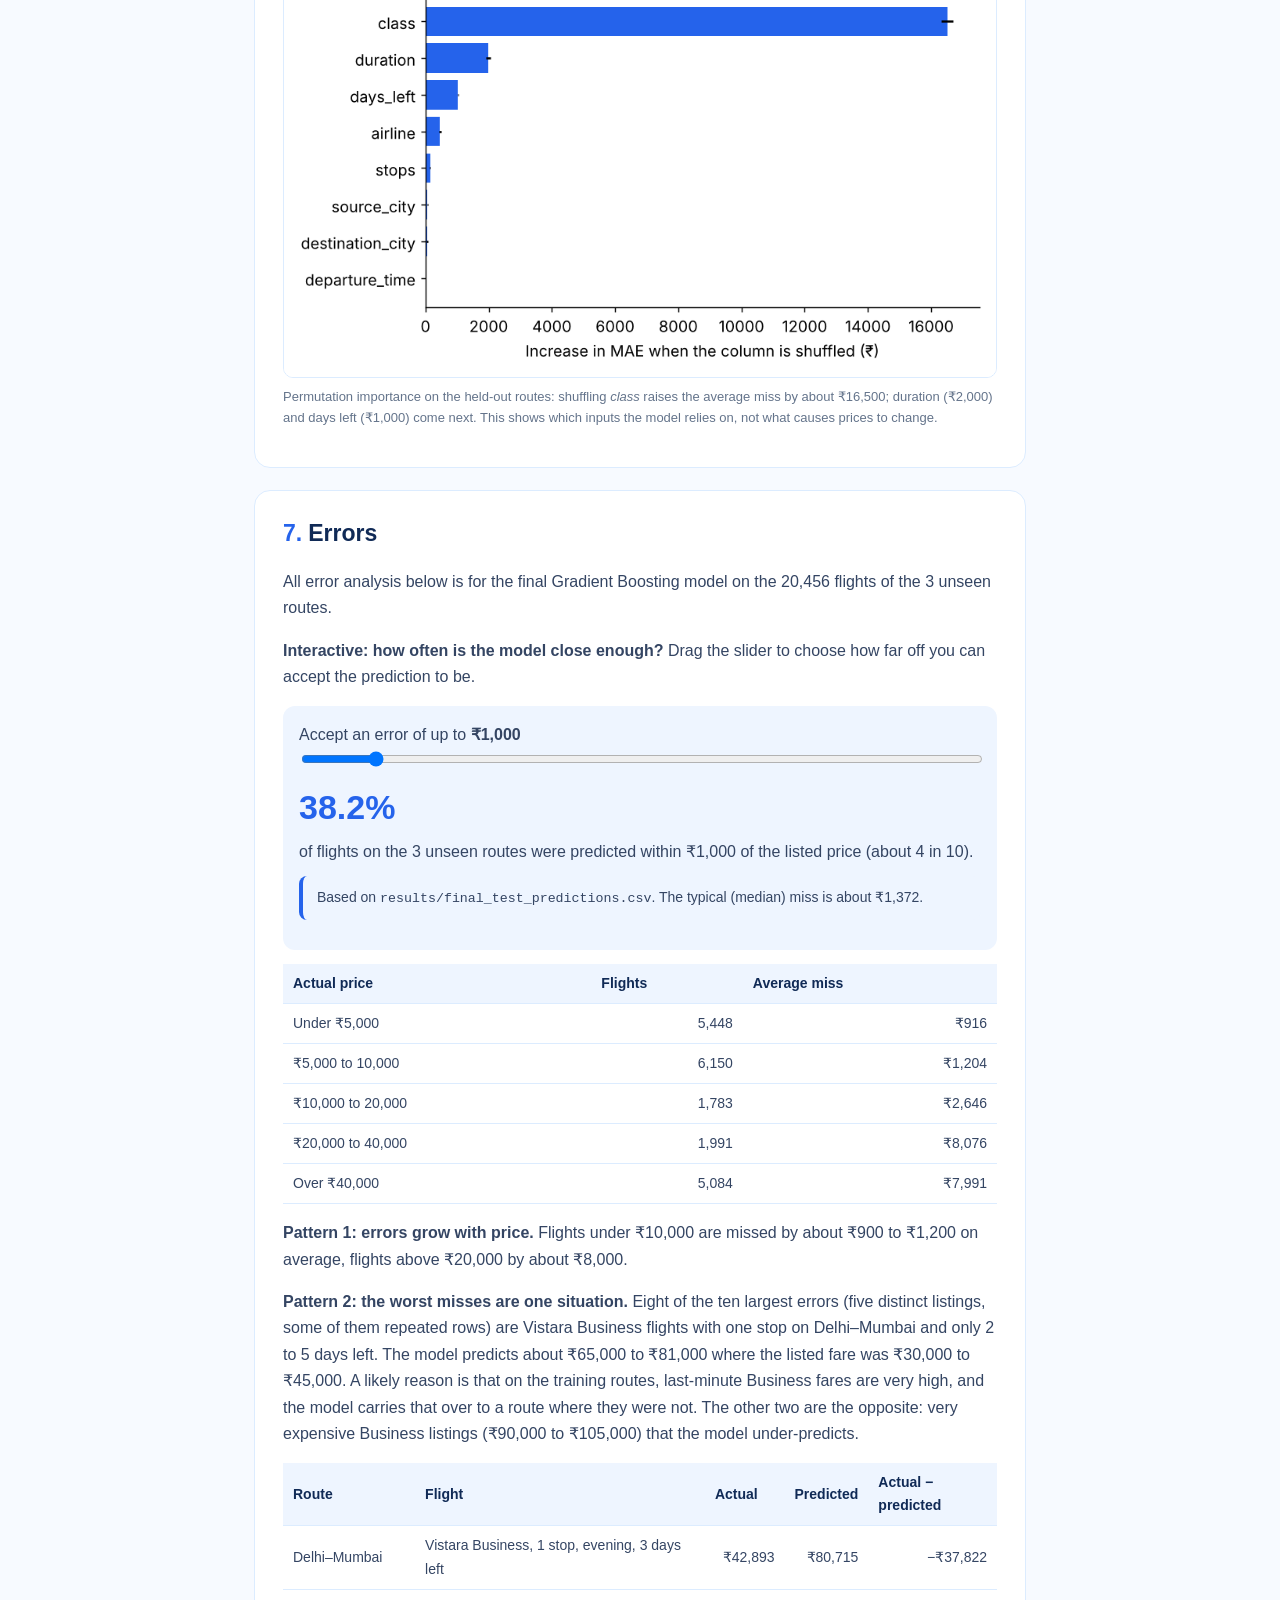
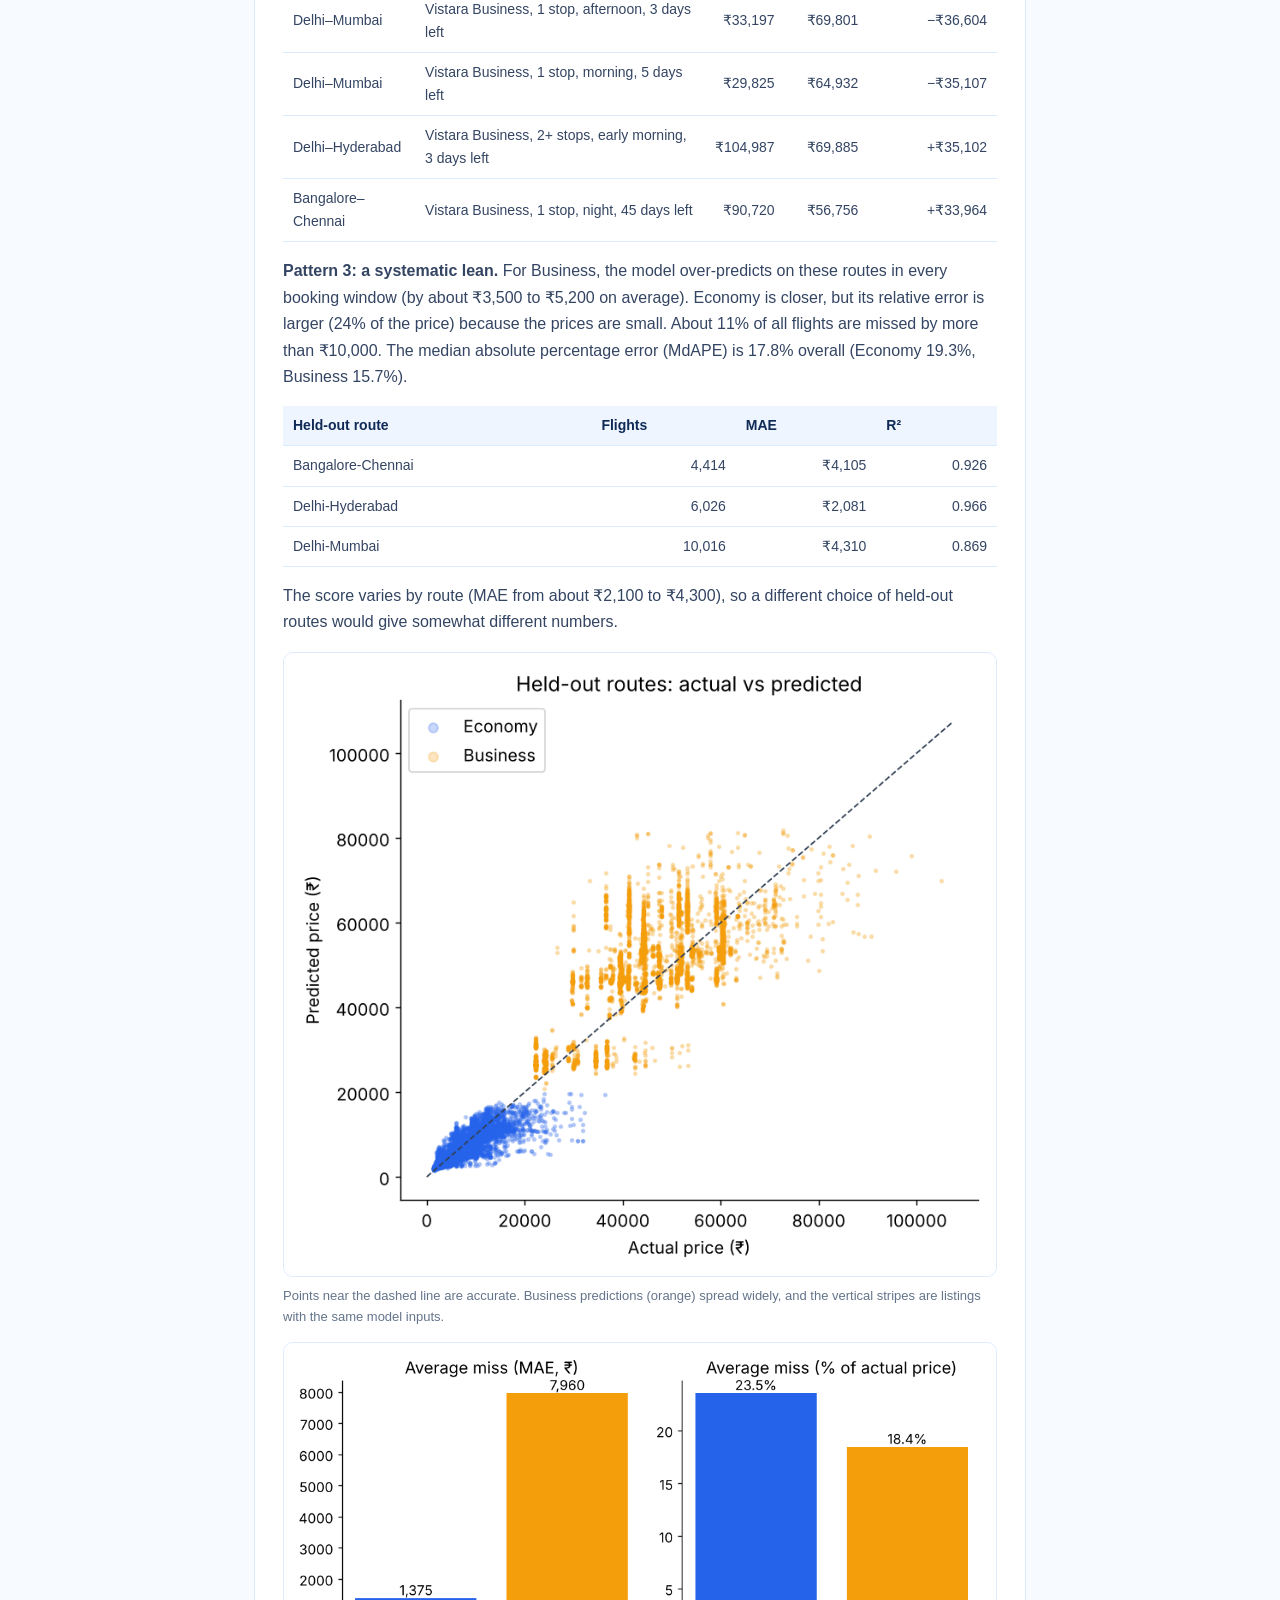
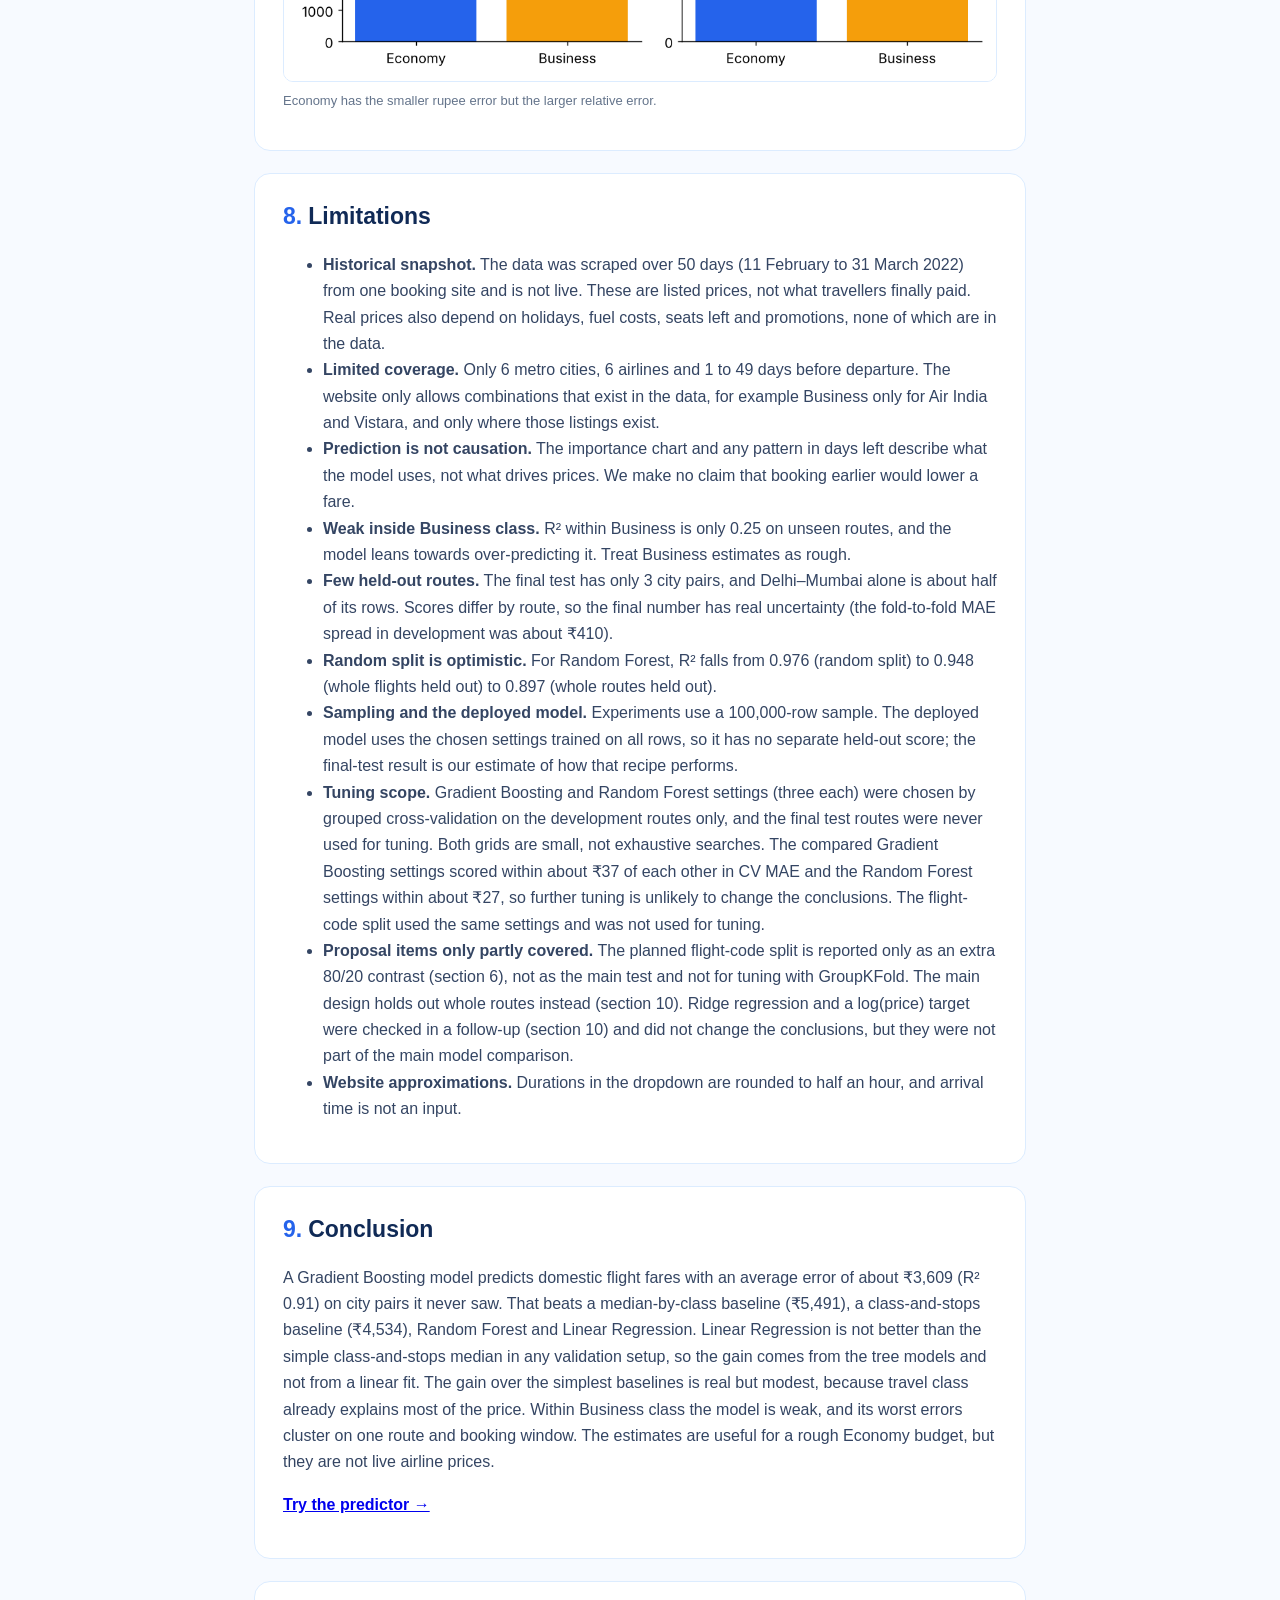
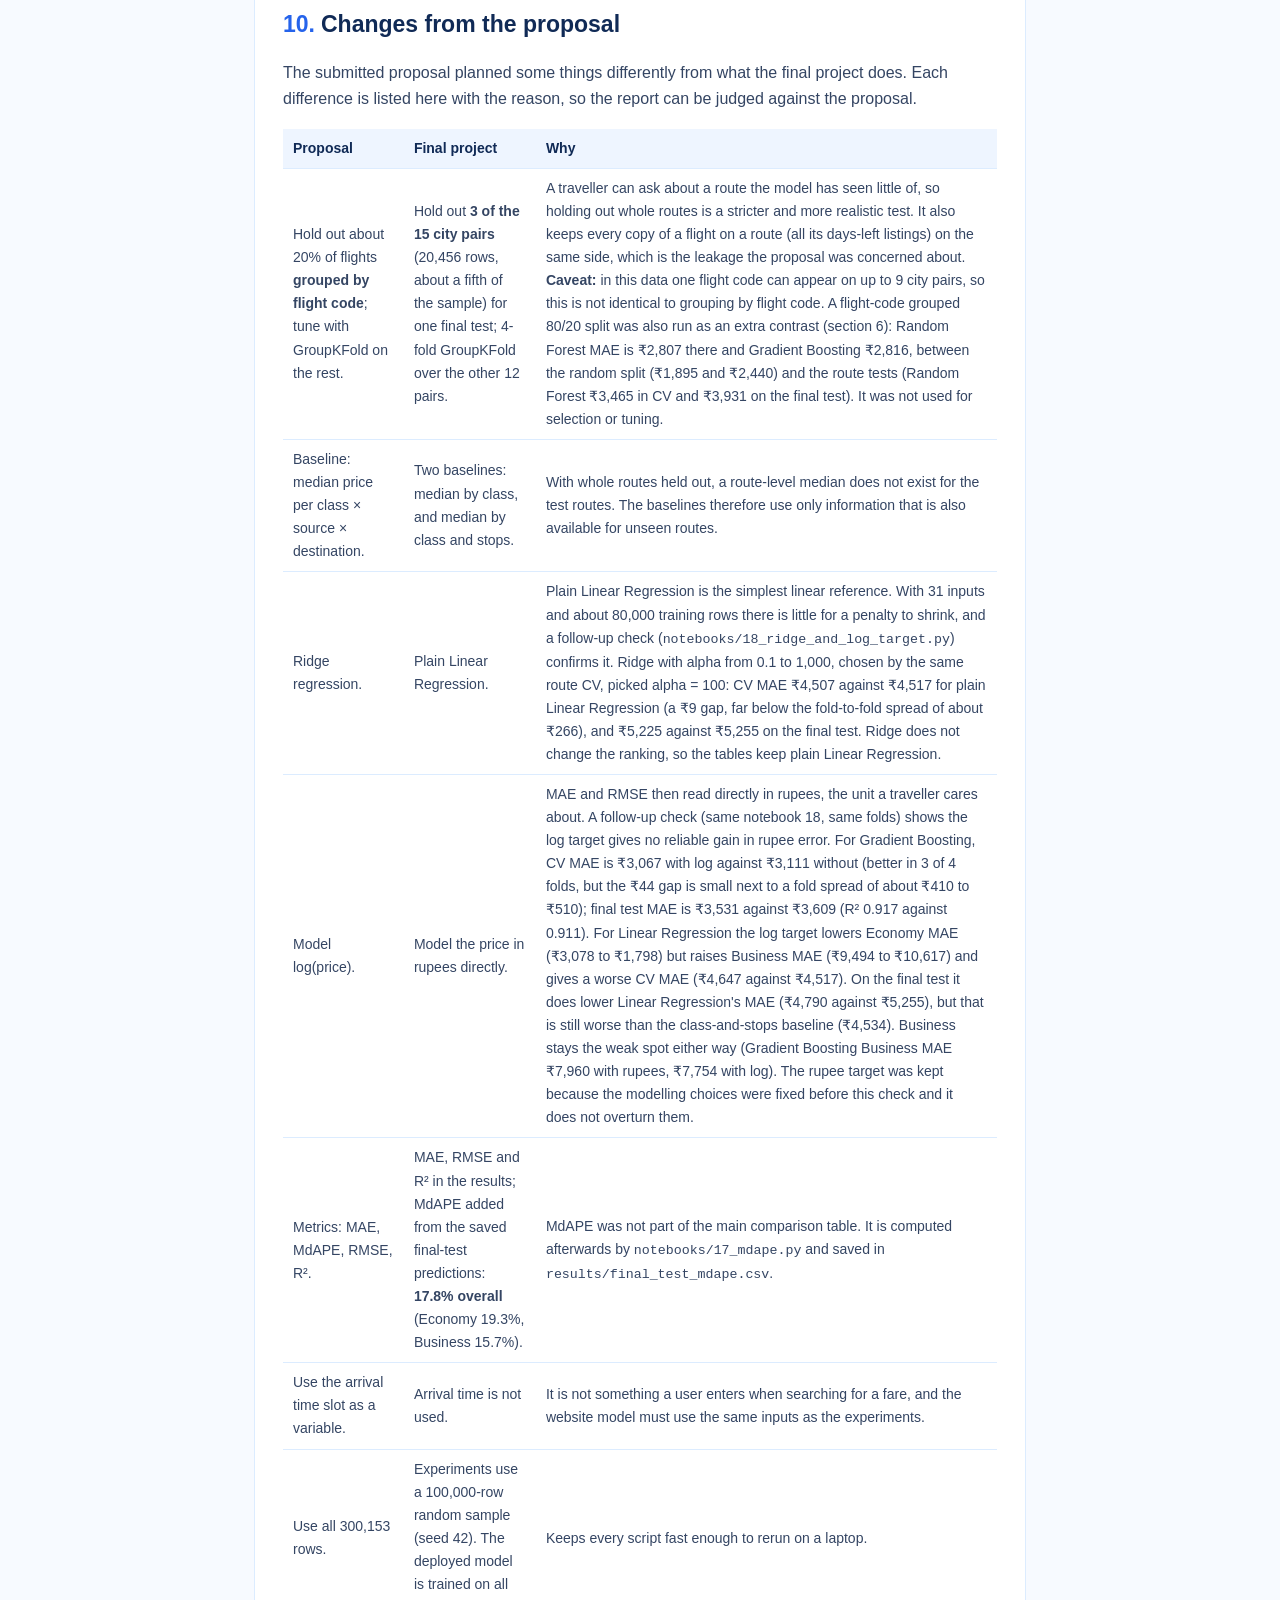
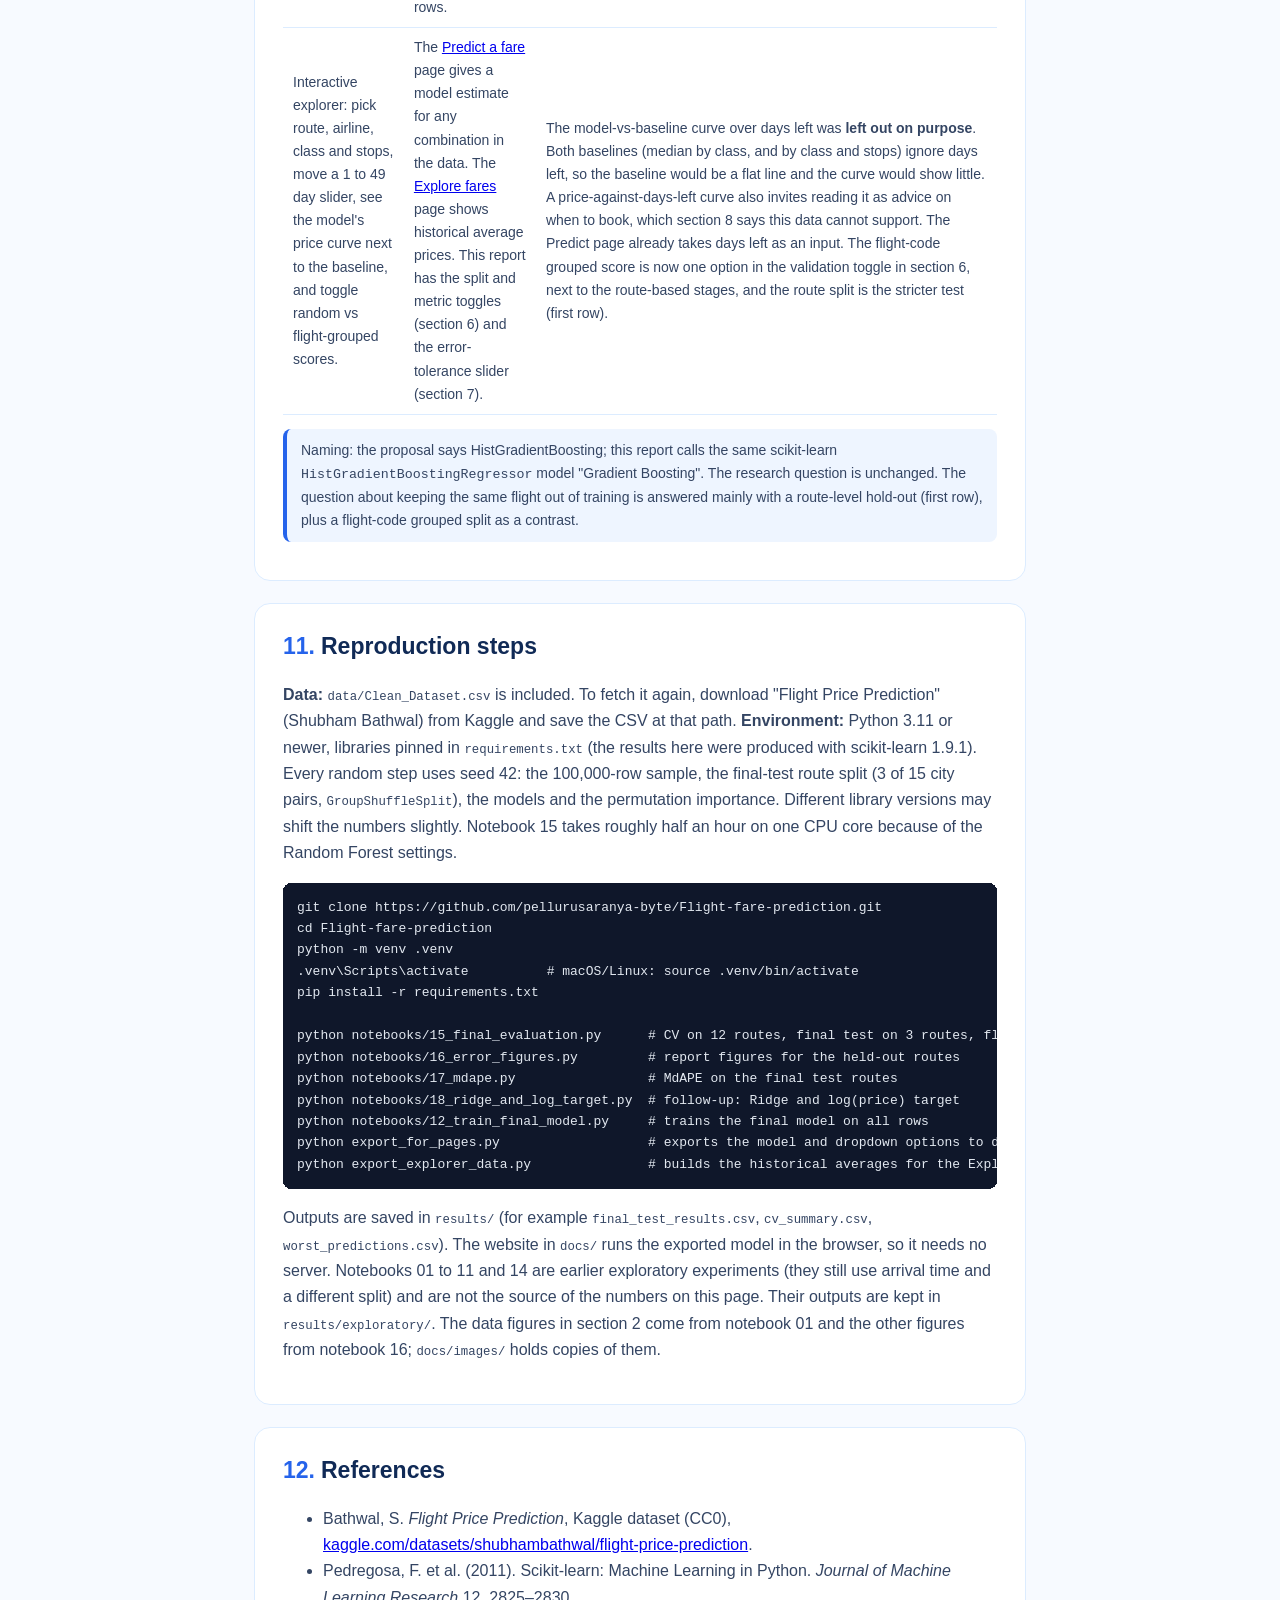
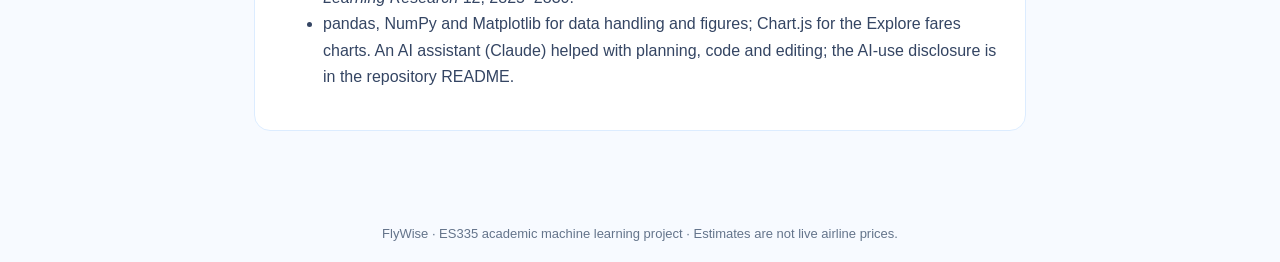
==== commit 0a81c529: "Update index.html" ====
--- a/docs/index.html
+++ b/docs/index.html
@@ -88,7 +88,7 @@
 <p><b>Quality checks:</b></p>
 <ul>
 <li>No missing values.</li>
-<li>No fully duplicated rows. Ignoring the flight code, 2,213 rows are exact repeats (the same listing seen on different flights), which is under 1% of the data and harmless because our validation splits whole city pairs.</li>
+<li>No fully duplicated rows. Ignoring the flight code, 2,213 rows are exact repeats (the same listing seen on different flights), which is under 1% of the data. This is harmless in our main validation, which holds out whole city pairs. In the random and flight-code contrast splits an exact repeat could land on both sides, but at under 1% of the rows the effect is negligible.</li>
 <li>Prices are strongly skewed with two clusters: Economy has a median of about ₹5,772 and Business about ₹53,164. This is the biggest fact about the data.</li>
 <li><b>Business class exists for only two airlines</b> (Air India and Vistara). AirAsia, GO FIRST, Indigo and SpiceJet are Economy-only. Even for those two, Business is missing on some route and stop combinations, so the fare predictor only offers combinations that exist in the data.</li>
 </ul>
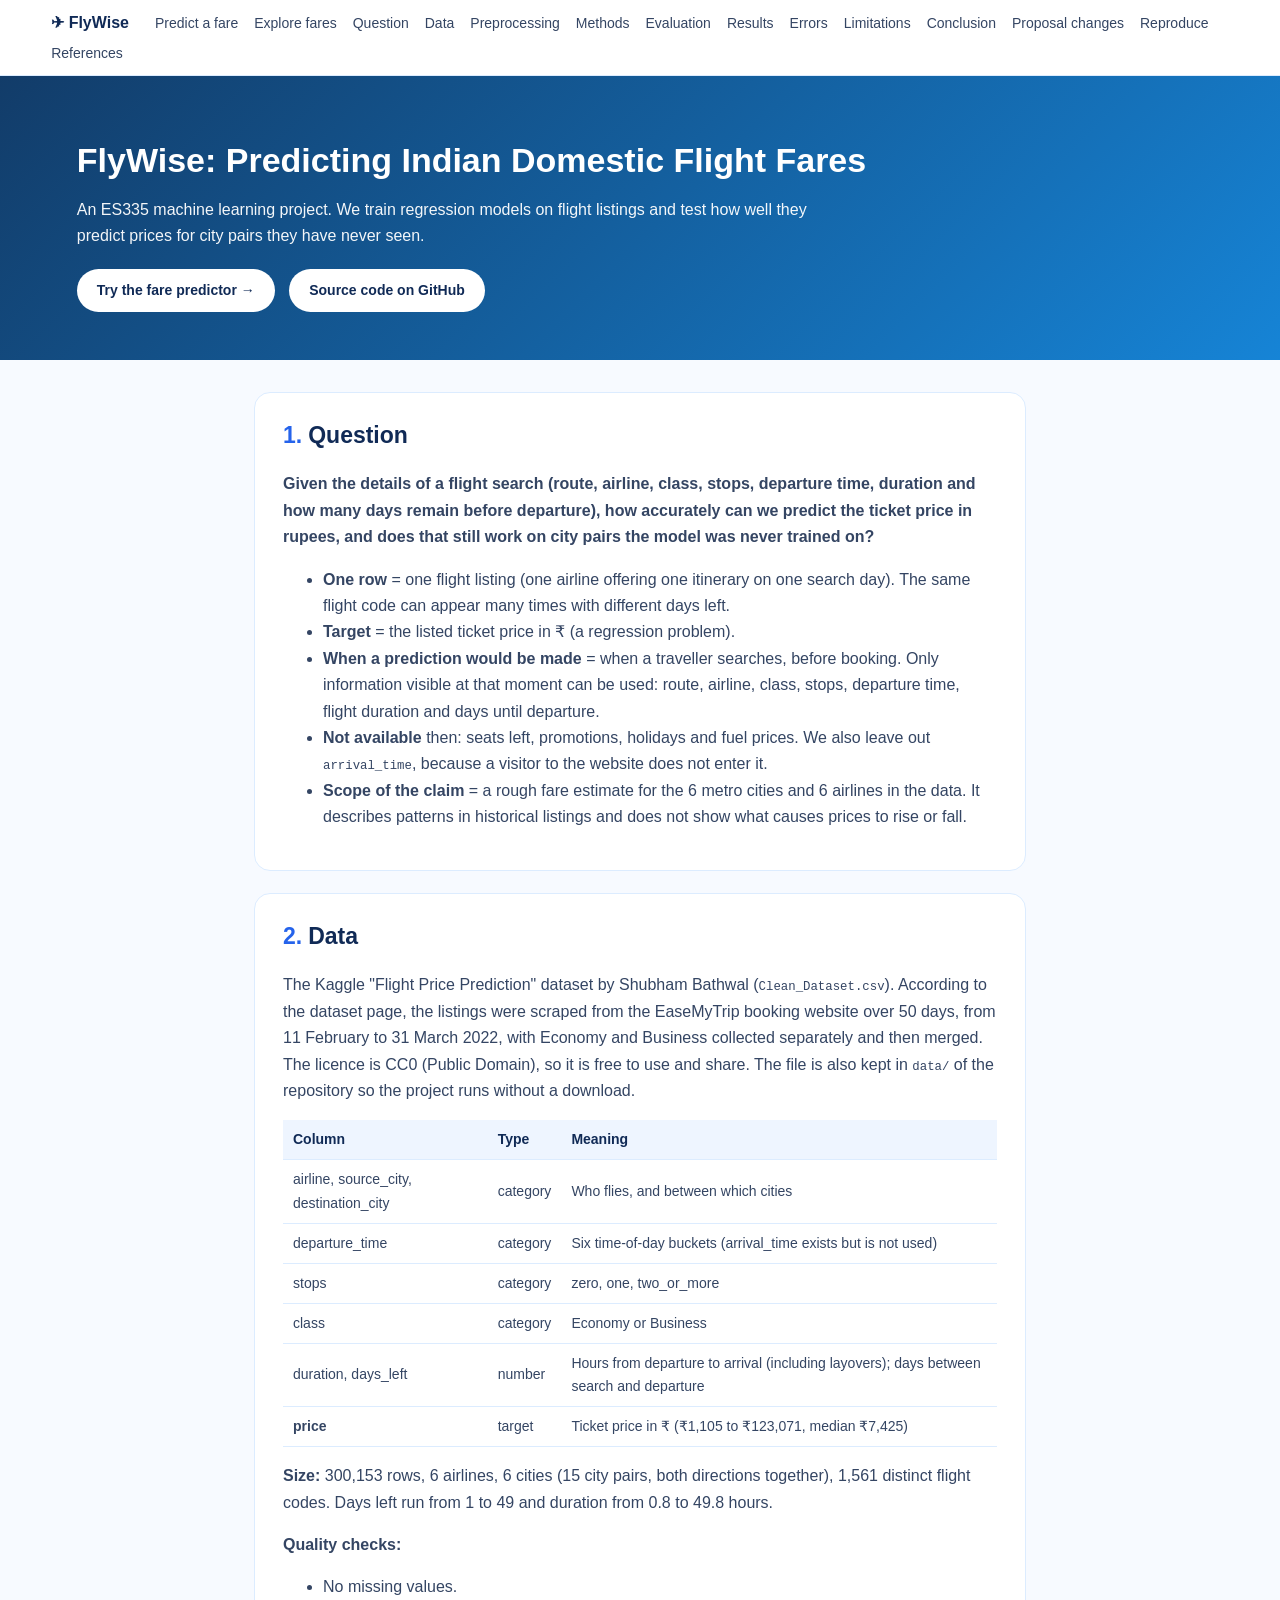
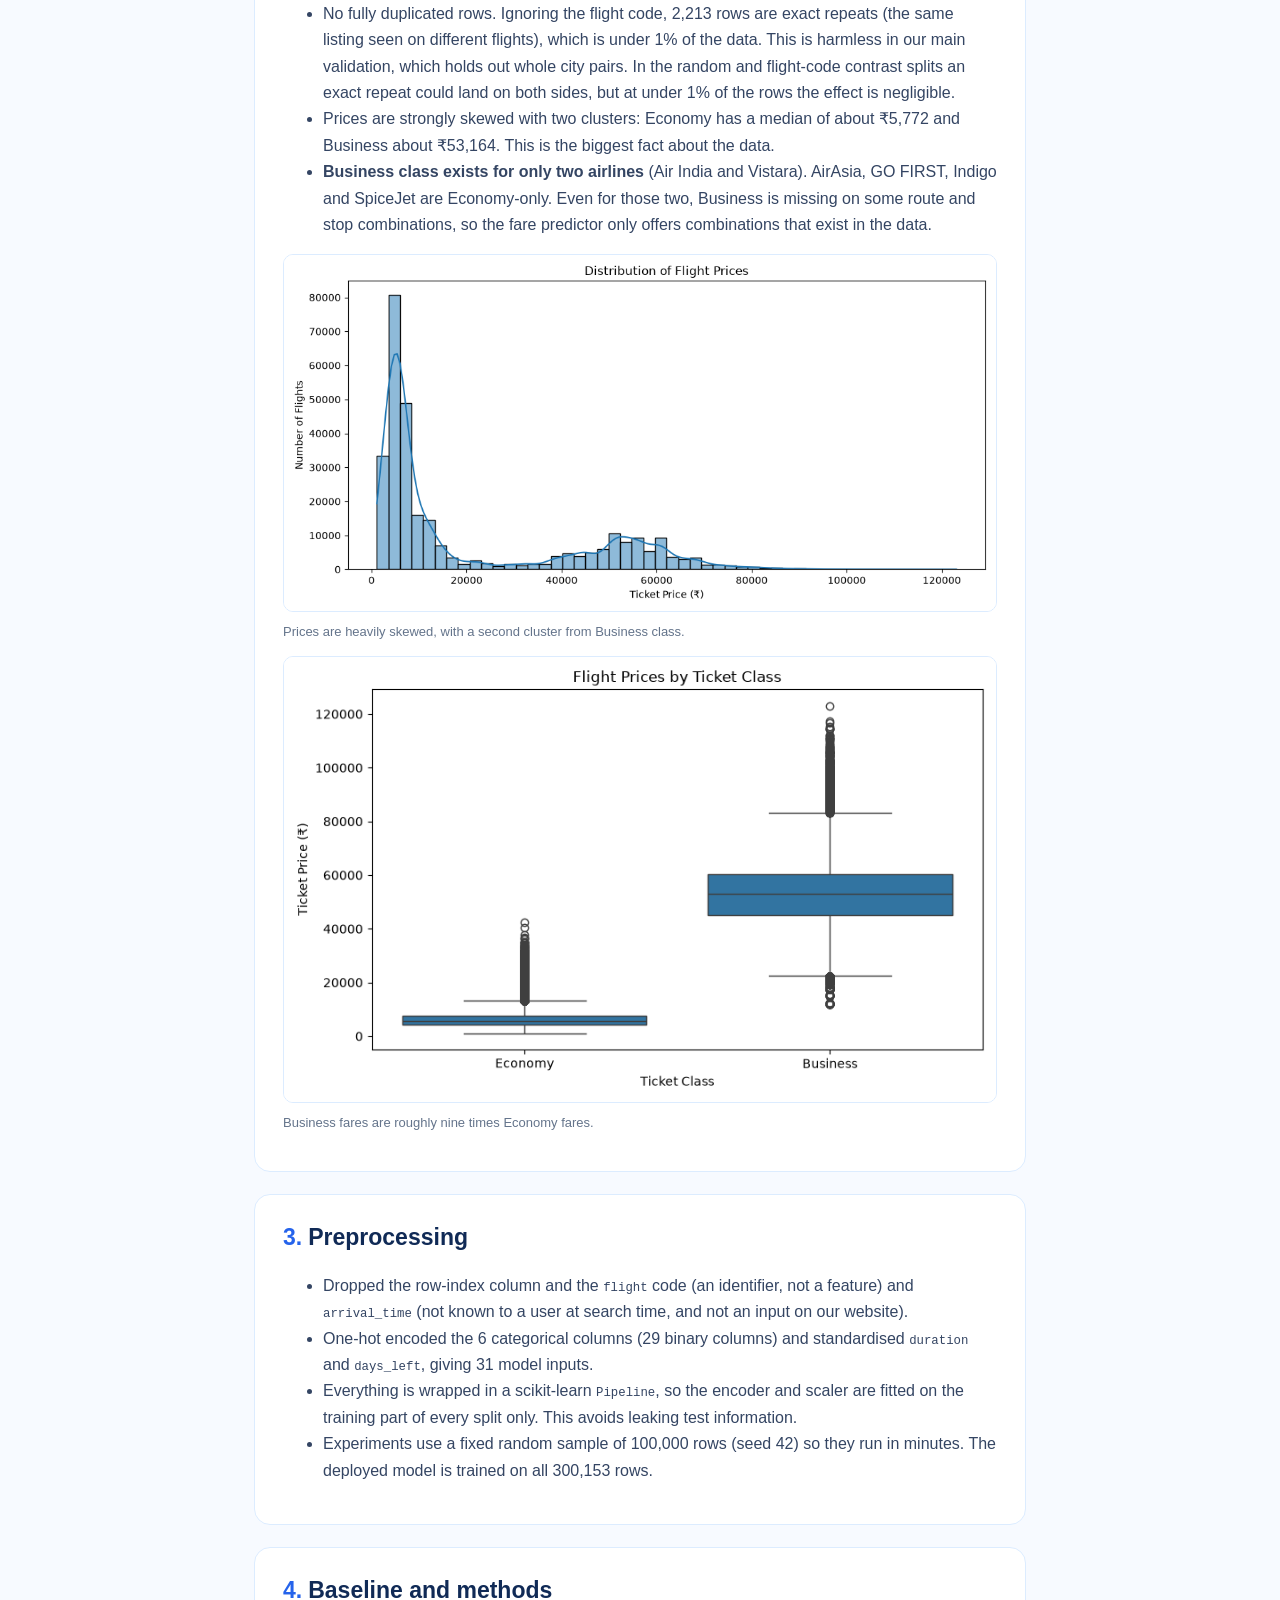
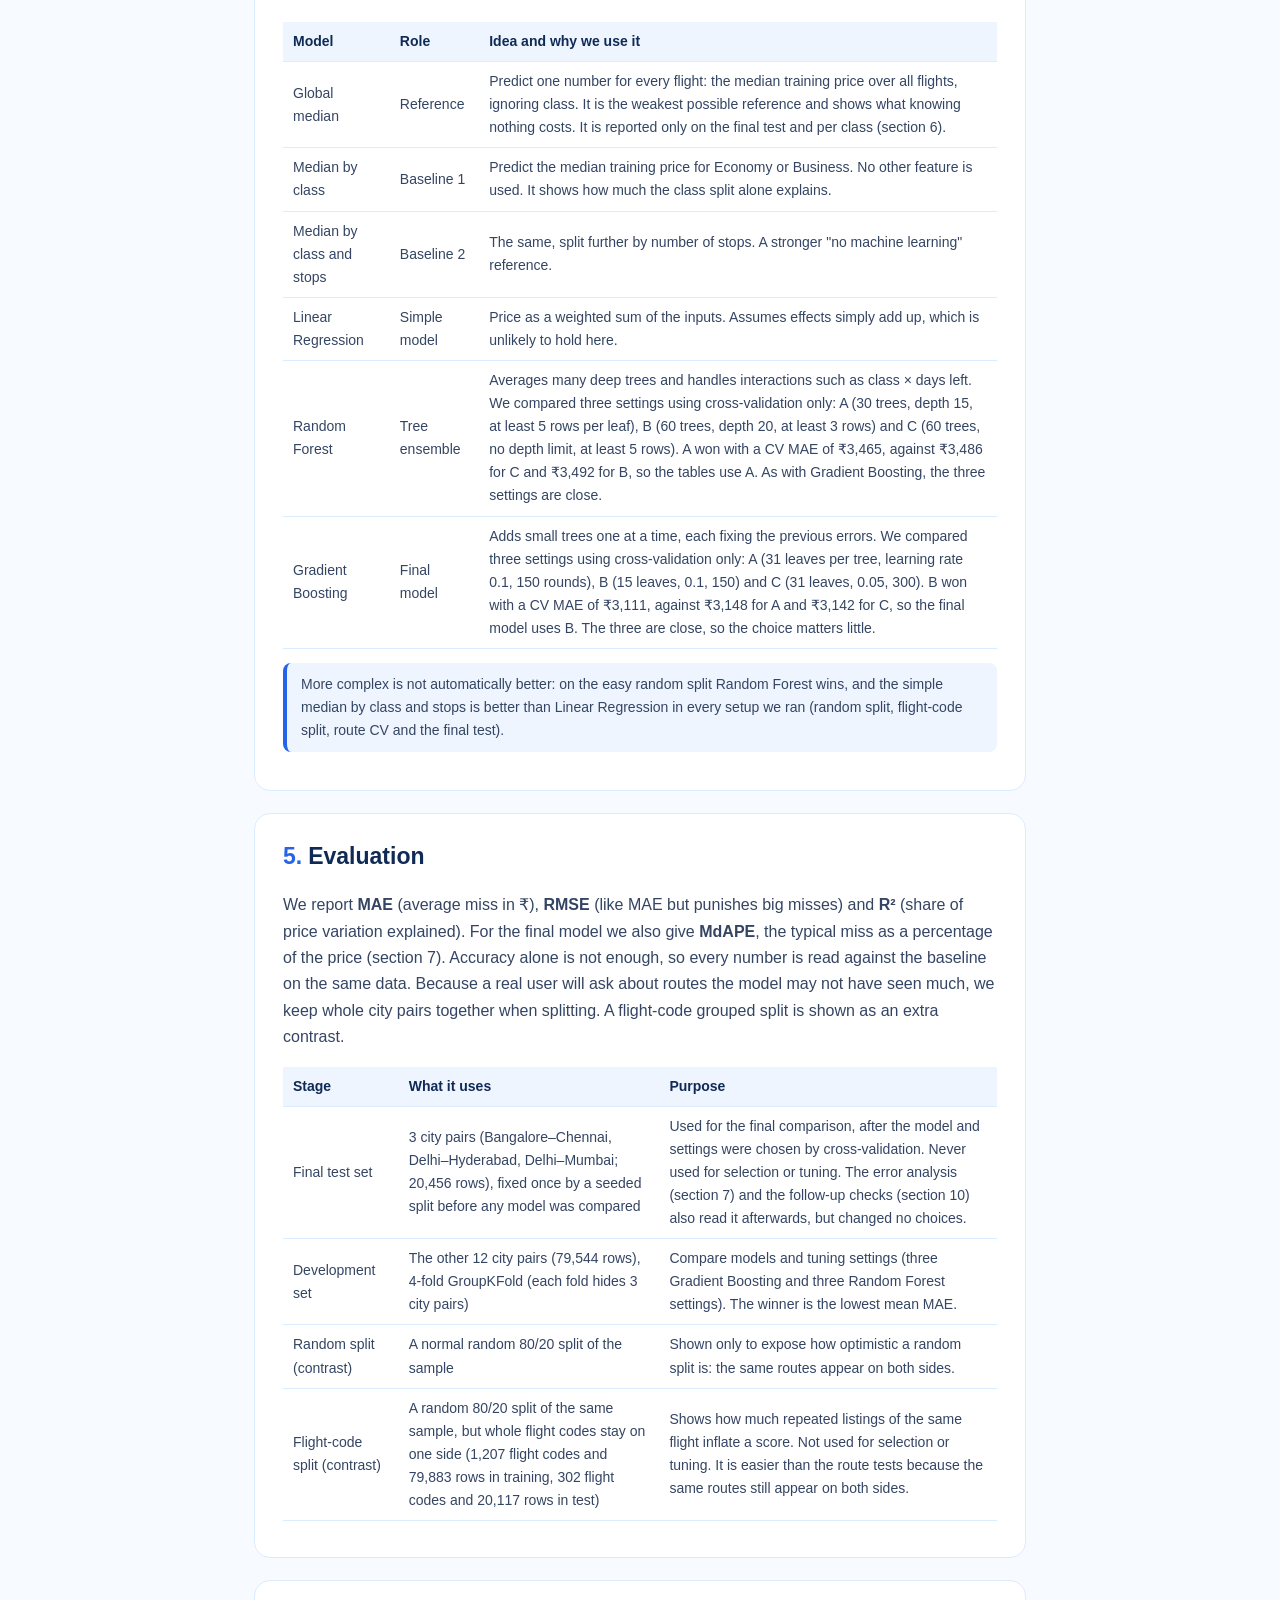
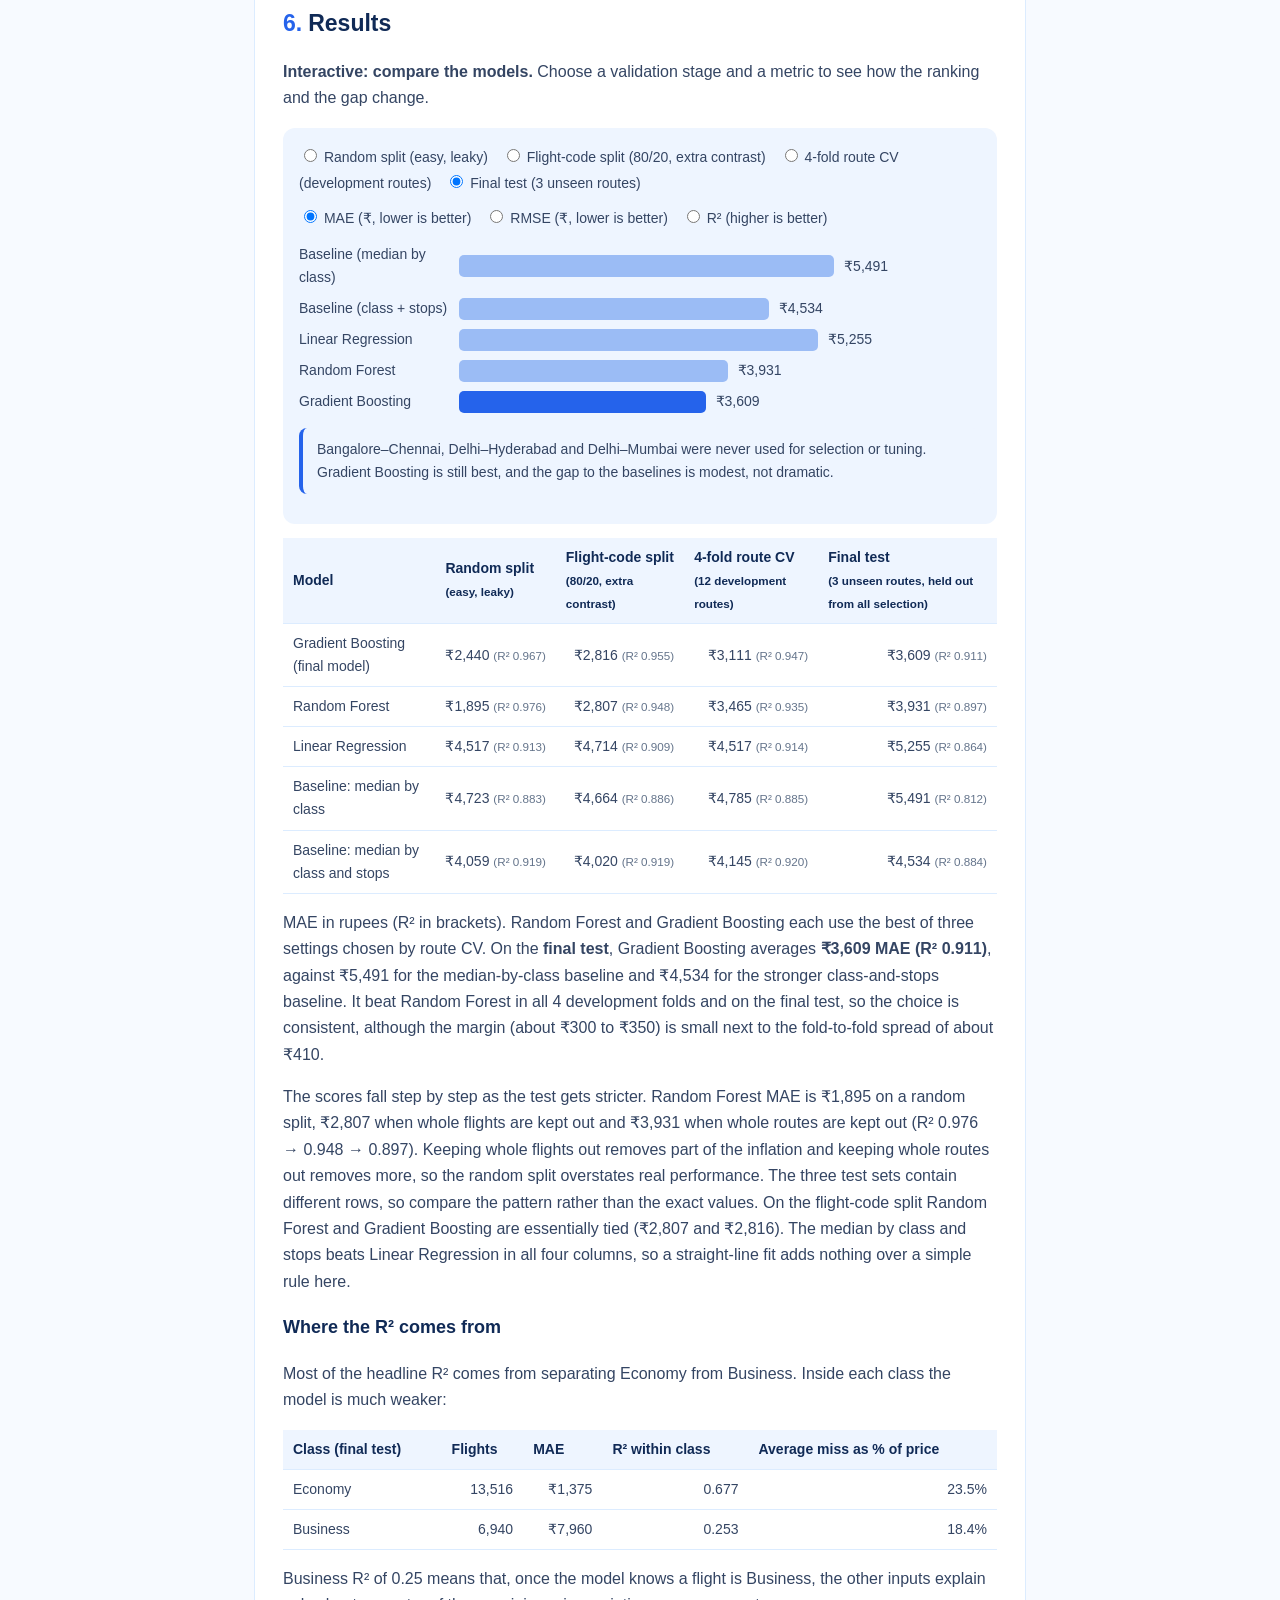
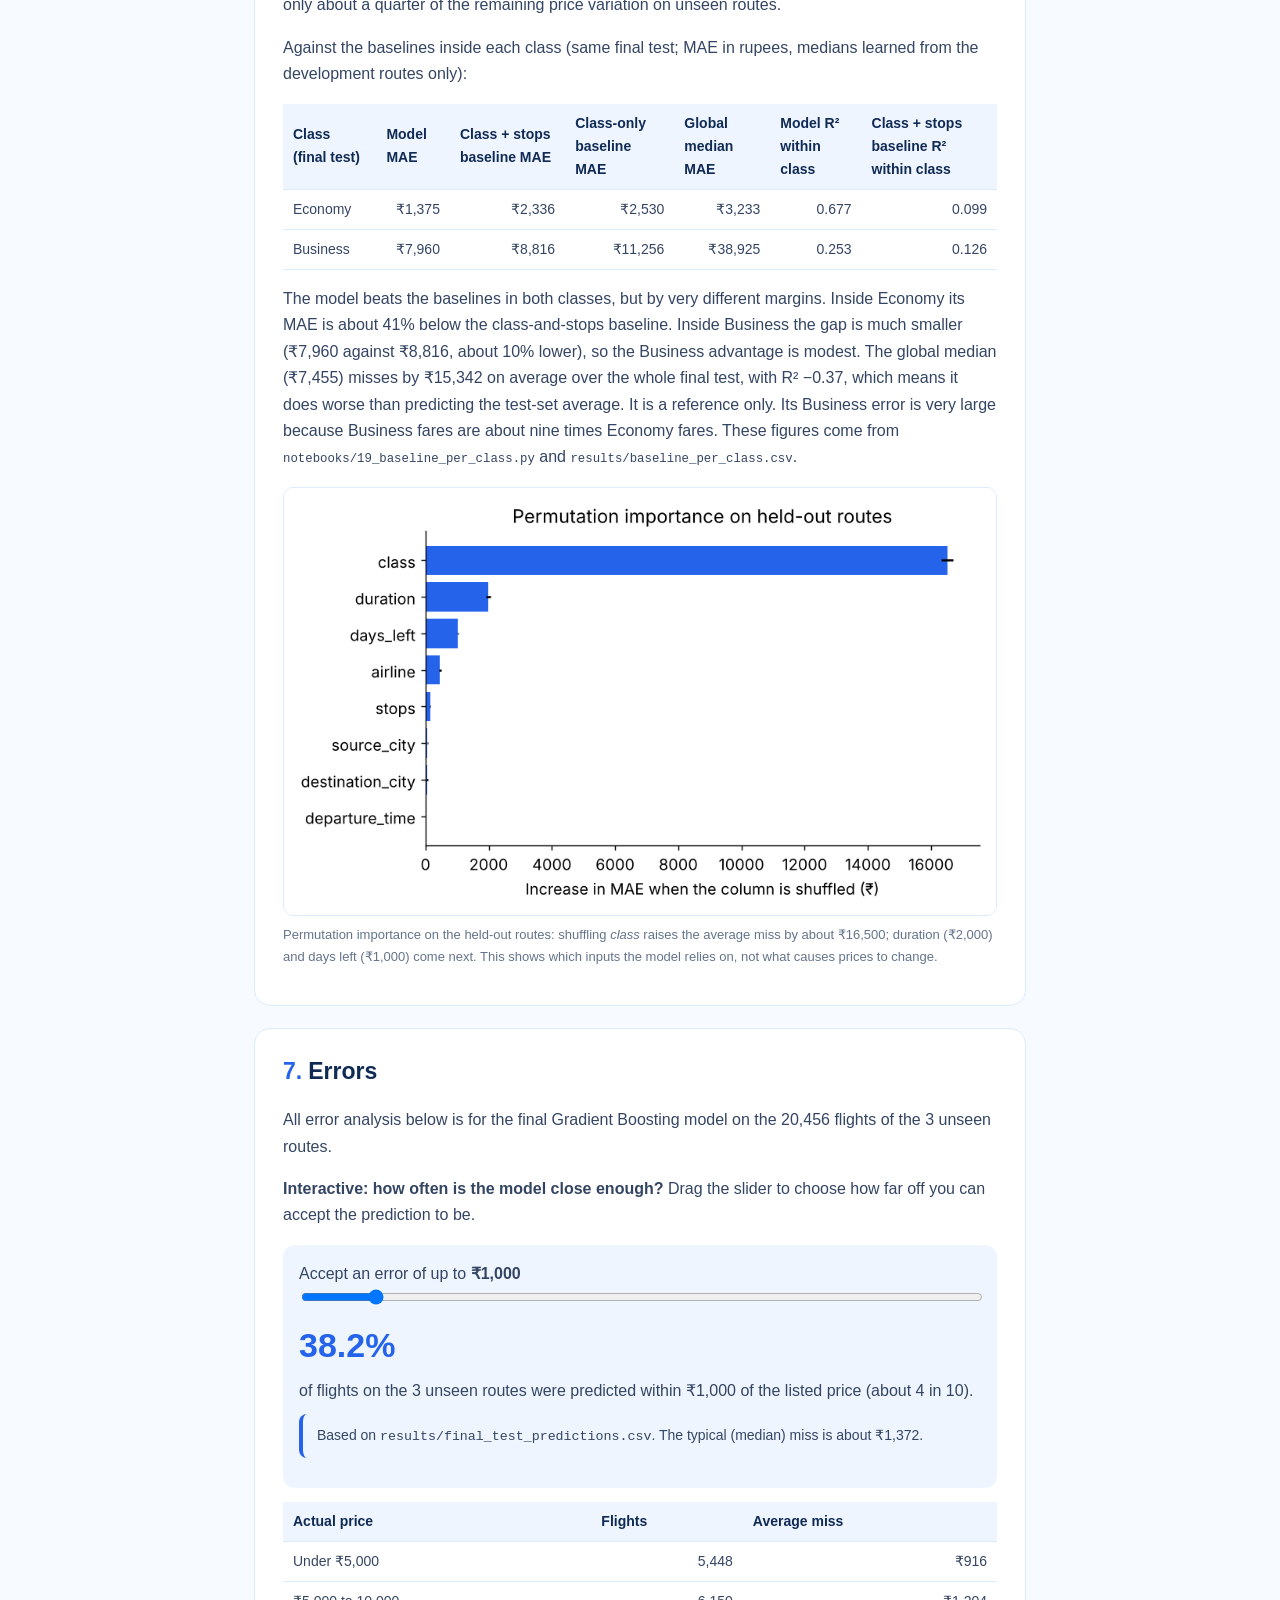
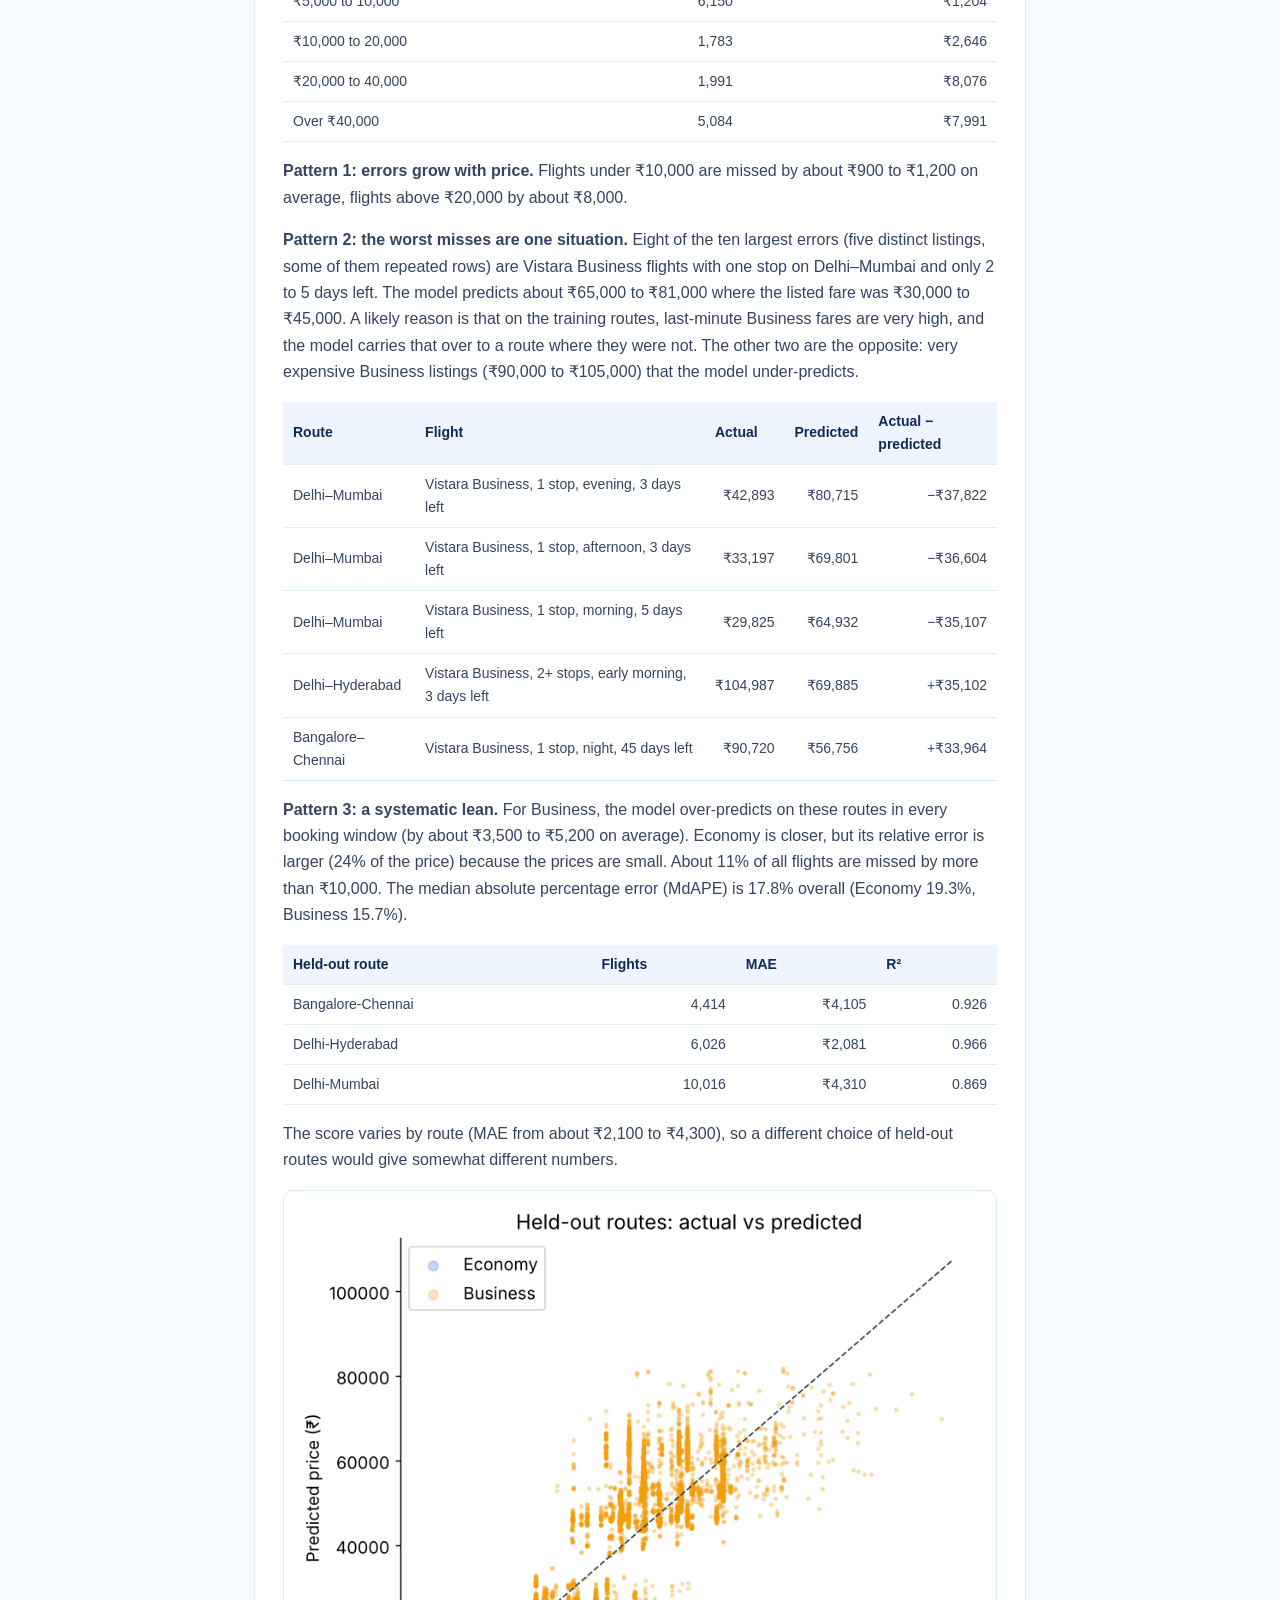
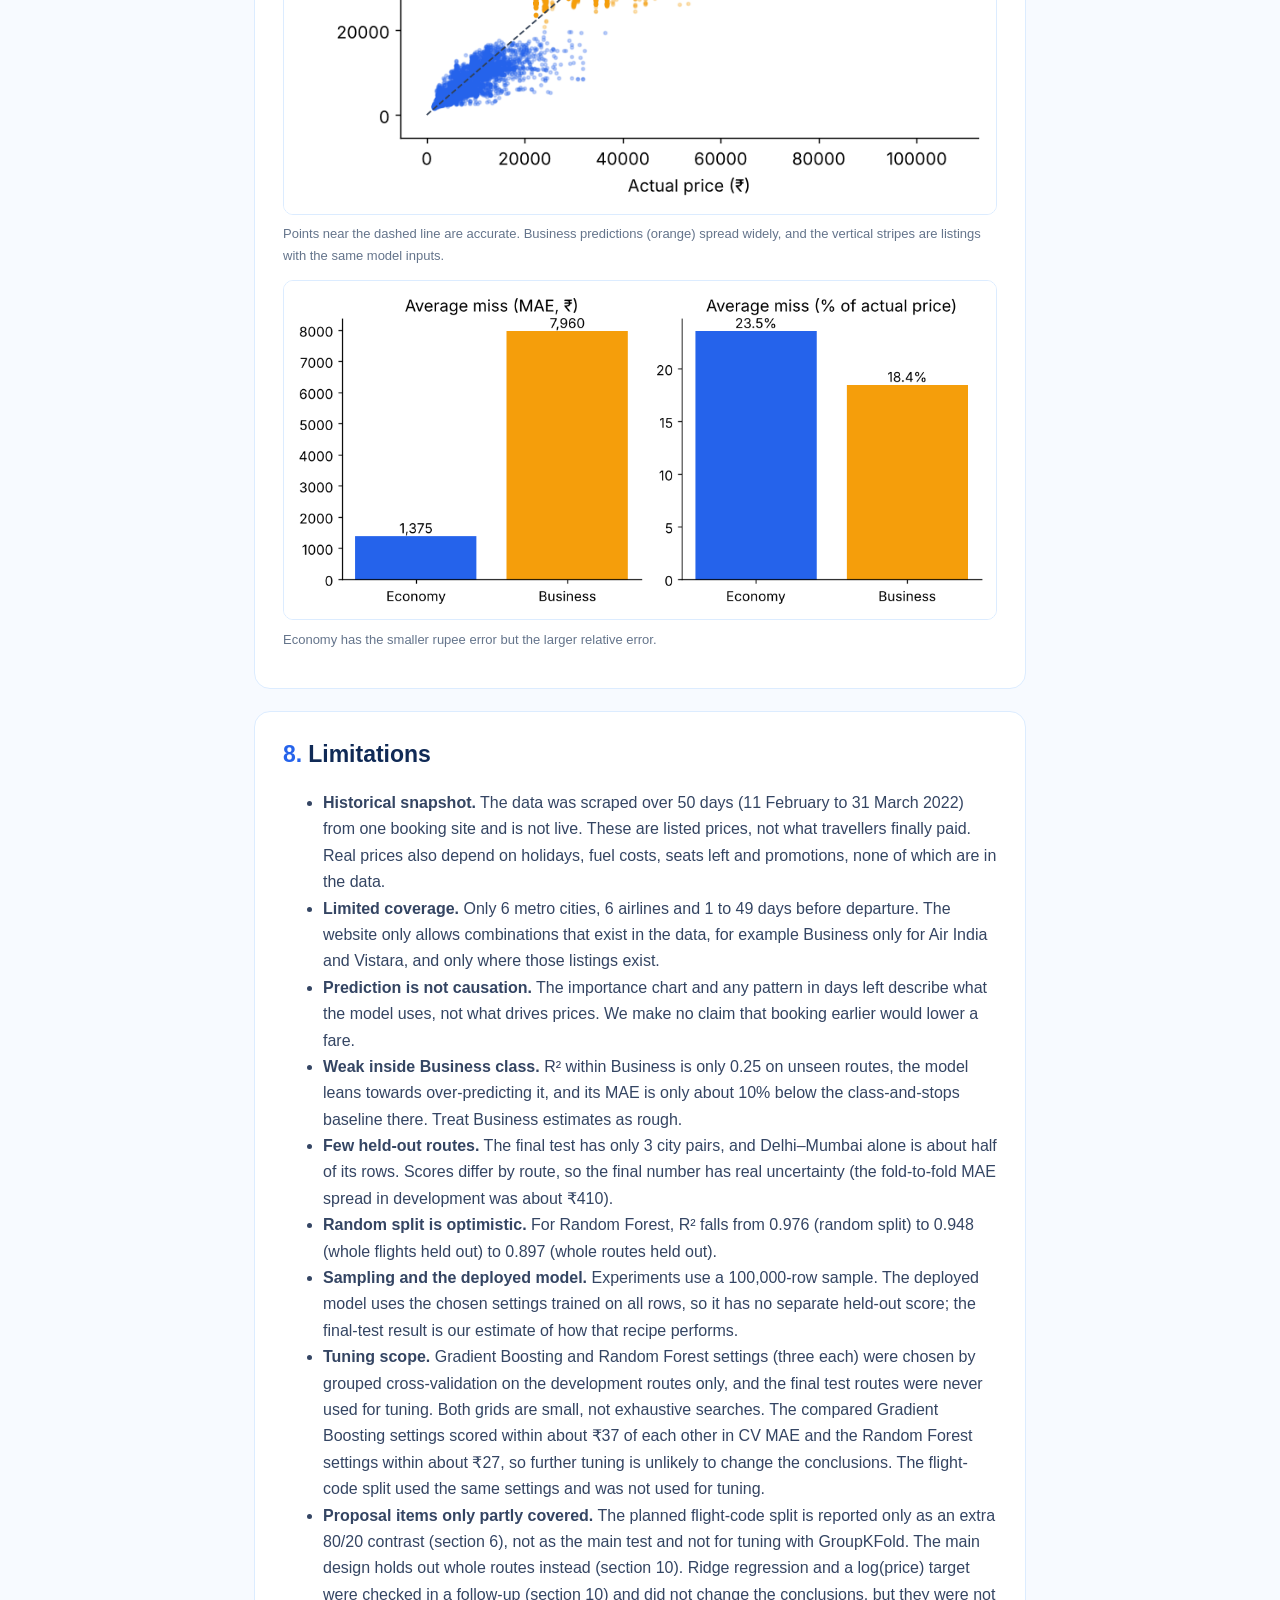
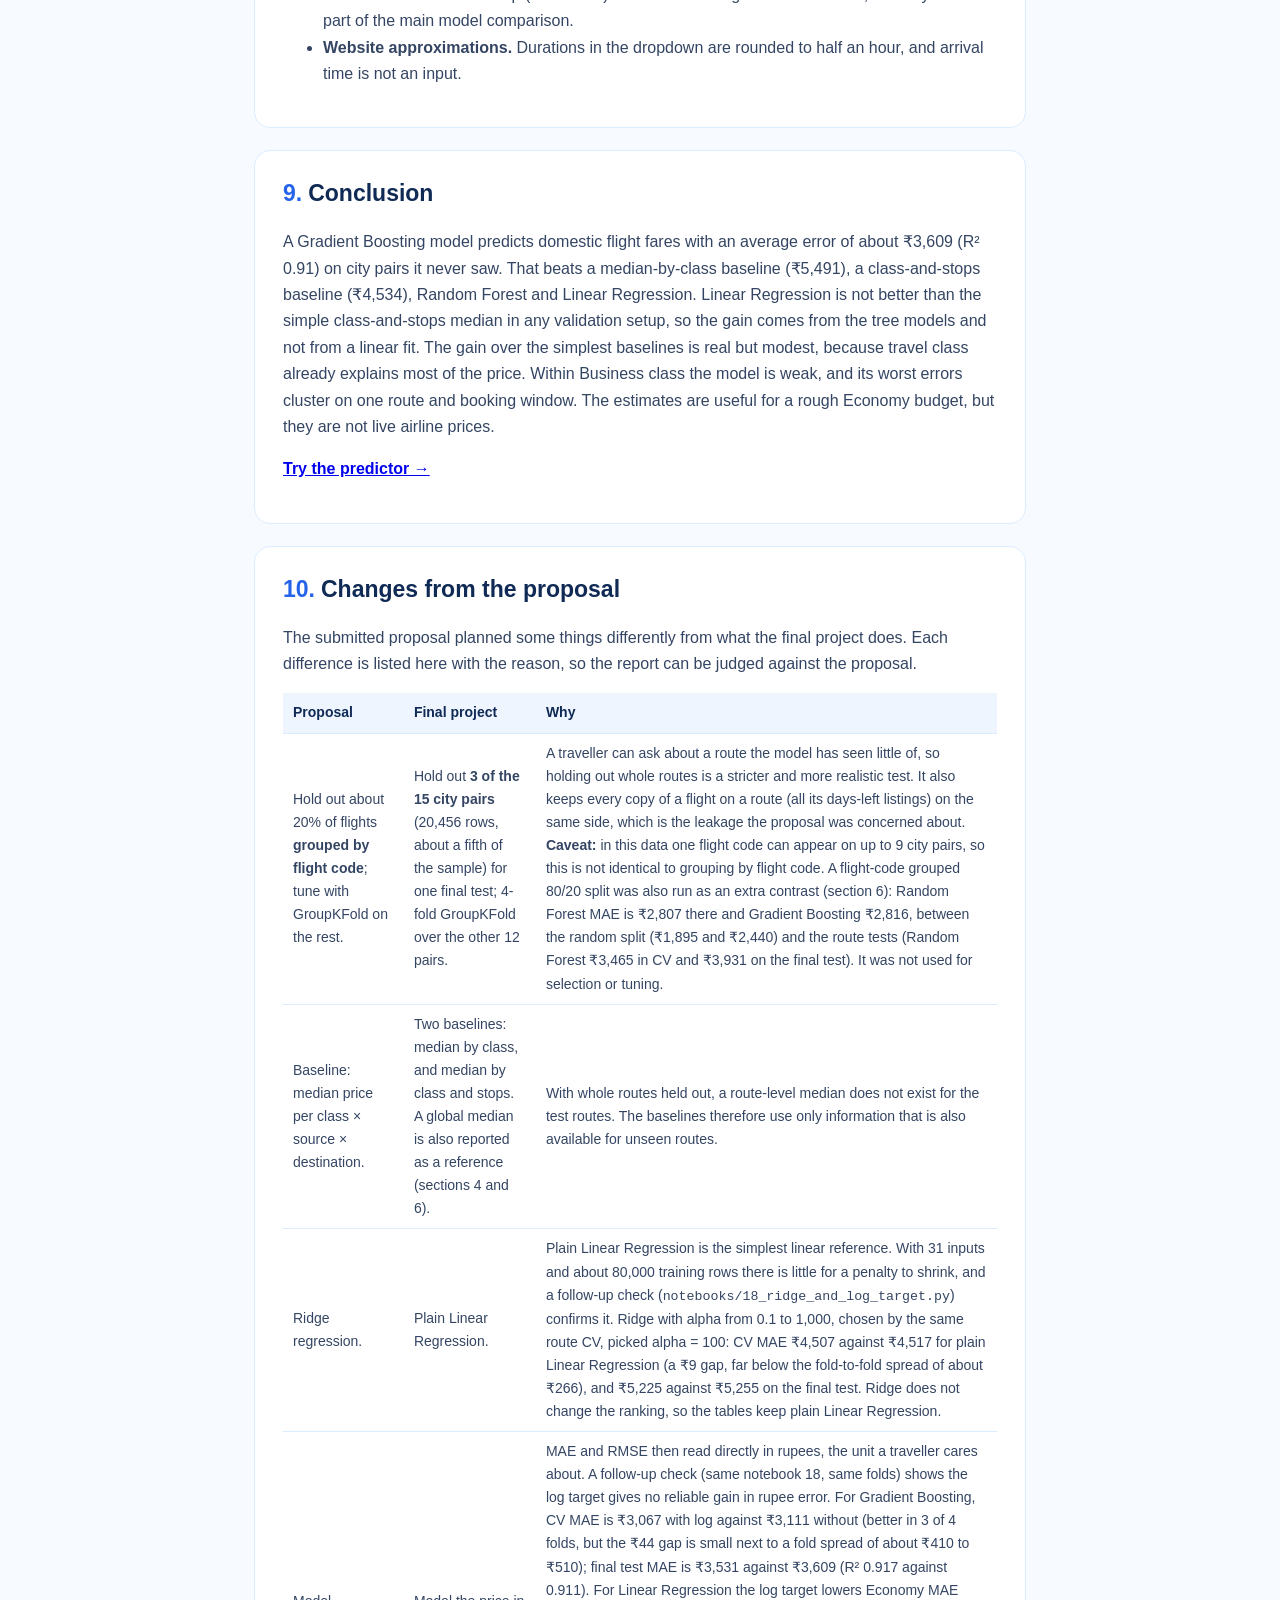
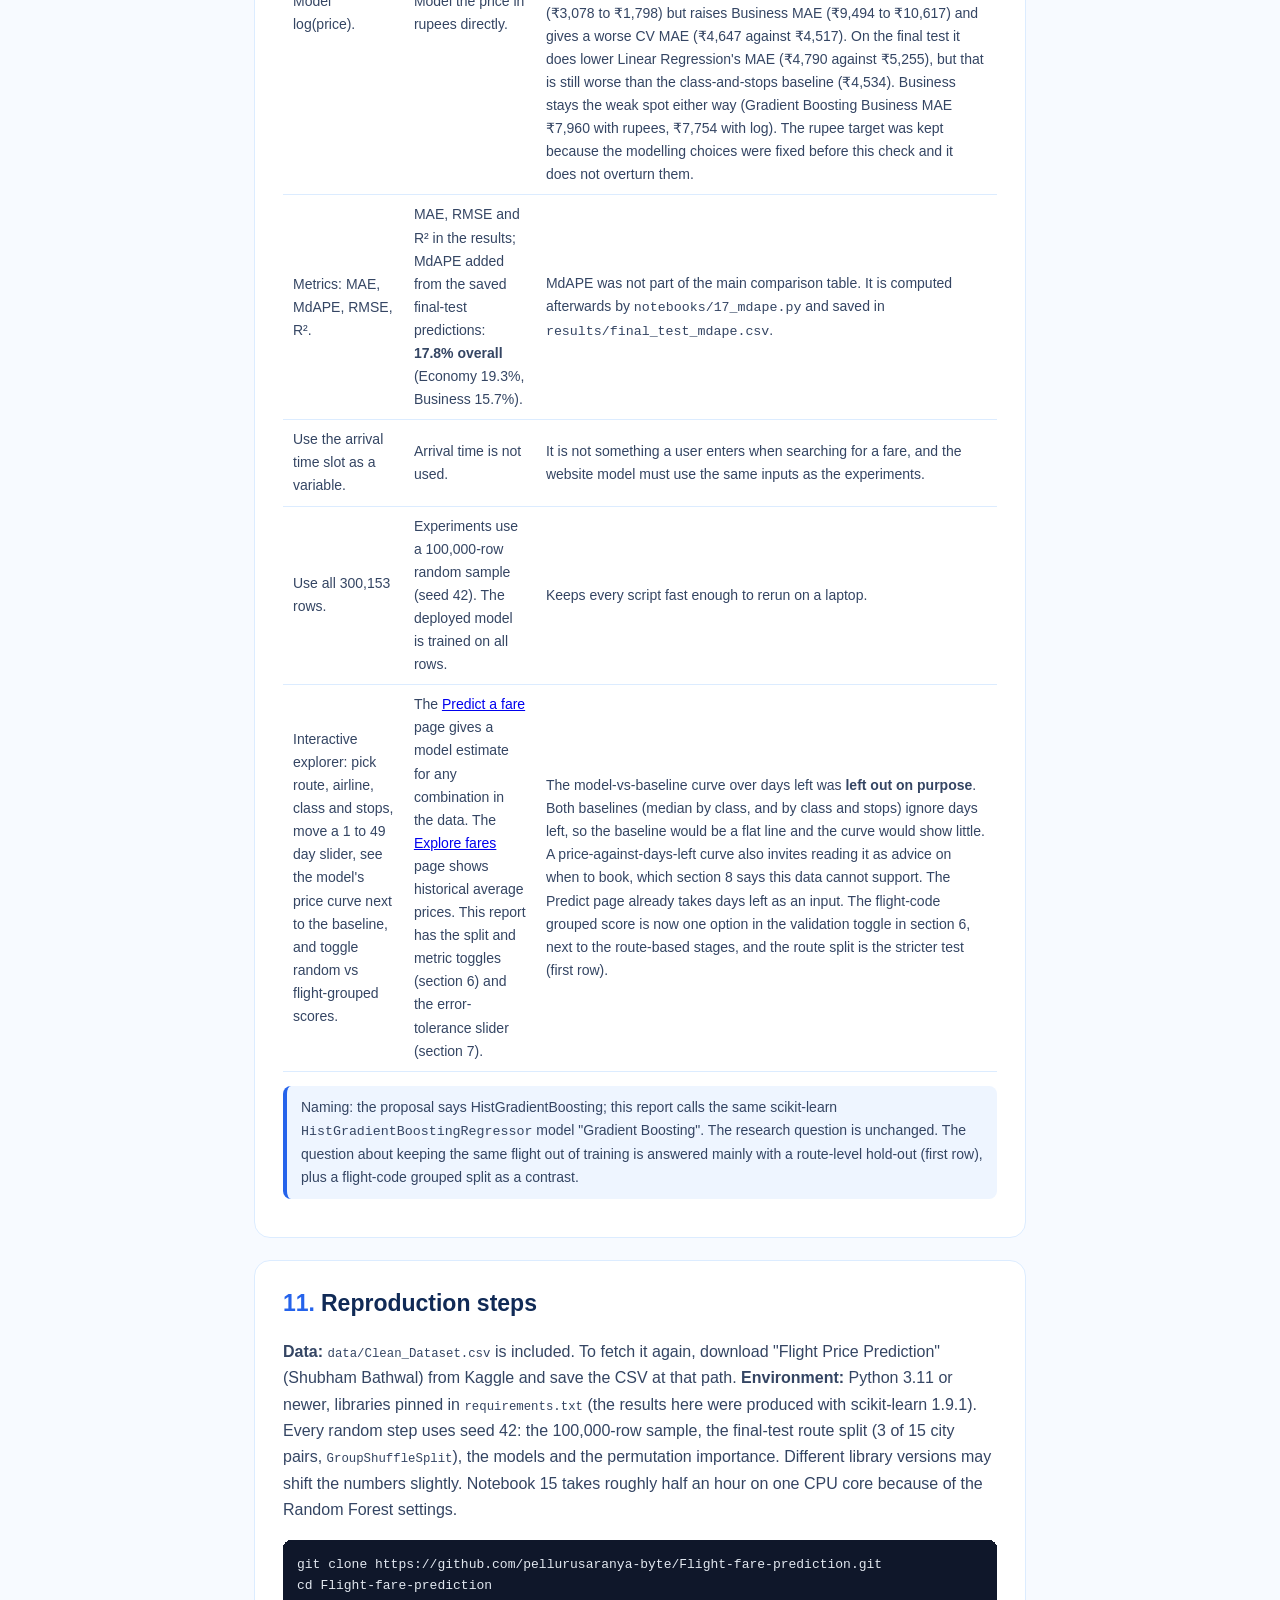
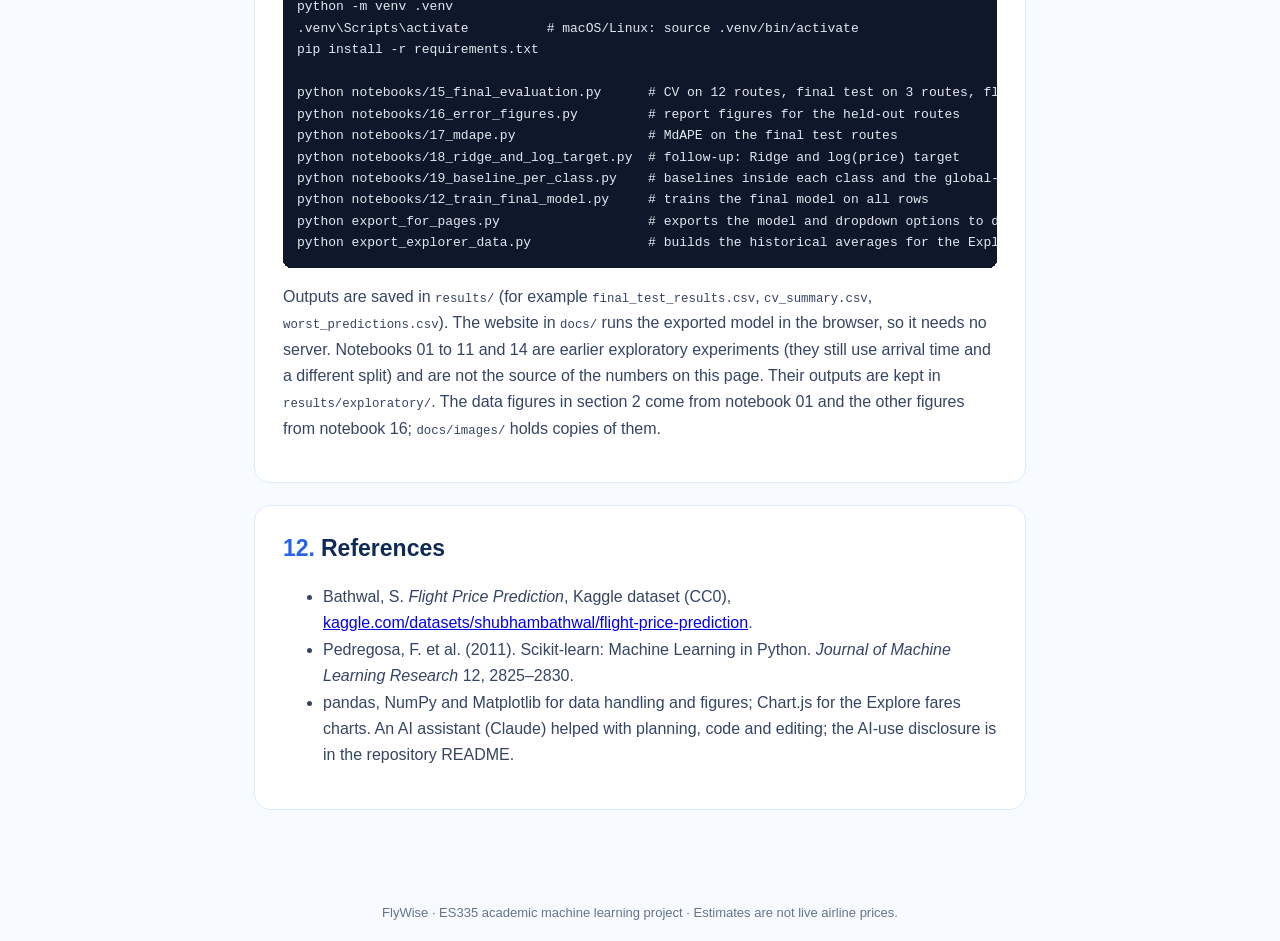
==== commit 8cec3657: "Add files via upload" ====
--- a/docs/index.html
+++ b/docs/index.html
@@ -110,6 +110,7 @@
 <h2><span>4.</span>Baseline and methods</h2>
 <table>
 <tr><th>Model</th><th>Role</th><th>Idea and why we use it</th></tr>
+<tr><td>Global median</td><td>Reference</td><td>Predict one number for every flight: the median training price over all flights, ignoring class. It is the weakest possible reference and shows what knowing nothing costs. It is reported only on the final test and per class (section 6).</td></tr>
 <tr><td>Median by class</td><td>Baseline 1</td><td>Predict the median training price for Economy or Business. No other feature is used. It shows how much the class split alone explains.</td></tr>
 <tr><td>Median by class and stops</td><td>Baseline 2</td><td>The same, split further by number of stops. A stronger "no machine learning" reference.</td></tr>
 <tr><td>Linear Regression</td><td>Simple model</td><td>Price as a weighted sum of the inputs. Assumes effects simply add up, which is unlikely to hold here.</td></tr>
@@ -158,6 +159,13 @@
 <tr><td>Business</td><td class="num">6,940</td><td class="num">₹7,960</td><td class="num">0.253</td><td class="num">18.4%</td></tr>
 </table>
 <p>Business R² of 0.25 means that, once the model knows a flight is Business, the other inputs explain only about a quarter of the remaining price variation on unseen routes.</p>
+<p>Against the baselines inside each class (same final test; MAE in rupees, medians learned from the development routes only):</p>
+<table>
+<tr><th>Class (final test)</th><th>Model MAE</th><th>Class + stops baseline MAE</th><th>Class-only baseline MAE</th><th>Global median MAE</th><th>Model R² within class</th><th>Class + stops baseline R² within class</th></tr>
+<tr><td>Economy</td><td class="num">₹1,375</td><td class="num">₹2,336</td><td class="num">₹2,530</td><td class="num">₹3,233</td><td class="num">0.677</td><td class="num">0.099</td></tr>
+<tr><td>Business</td><td class="num">₹7,960</td><td class="num">₹8,816</td><td class="num">₹11,256</td><td class="num">₹38,925</td><td class="num">0.253</td><td class="num">0.126</td></tr>
+</table>
+<p>The model beats the baselines in both classes, but by very different margins. Inside Economy its MAE is about 41% below the class-and-stops baseline. Inside Business the gap is much smaller (₹7,960 against ₹8,816, about 10% lower), so the Business advantage is modest. The global median (₹7,455) misses by ₹15,342 on average over the whole final test, with R² −0.37, which means it does worse than predicting the test-set average. It is a reference only. Its Business error is very large because Business fares are about nine times Economy fares. These figures come from <code>notebooks/19_baseline_per_class.py</code> and <code>results/baseline_per_class.csv</code>.</p>
 <figure><img src="images/feature_importance.png" alt="Permutation importance on held-out routes"><figcaption>Permutation importance on the held-out routes: shuffling <i>class</i> raises the average miss by about ₹16,500; duration (₹2,000) and days left (₹1,000) come next. This shows which inputs the model relies on, not what causes prices to change.</figcaption></figure>
 </section>
 
@@ -196,7 +204,7 @@
 <li><b>Historical snapshot.</b> The data was scraped over 50 days (11 February to 31 March 2022) from one booking site and is not live. These are listed prices, not what travellers finally paid. Real prices also depend on holidays, fuel costs, seats left and promotions, none of which are in the data.</li>
 <li><b>Limited coverage.</b> Only 6 metro cities, 6 airlines and 1 to 49 days before departure. The website only allows combinations that exist in the data, for example Business only for Air India and Vistara, and only where those listings exist.</li>
 <li><b>Prediction is not causation.</b> The importance chart and any pattern in days left describe what the model uses, not what drives prices. We make no claim that booking earlier would lower a fare.</li>
-<li><b>Weak inside Business class.</b> R² within Business is only 0.25 on unseen routes, and the model leans towards over-predicting it. Treat Business estimates as rough.</li>
+<li><b>Weak inside Business class.</b> R² within Business is only 0.25 on unseen routes, the model leans towards over-predicting it, and its MAE is only about 10% below the class-and-stops baseline there. Treat Business estimates as rough.</li>
 <li><b>Few held-out routes.</b> The final test has only 3 city pairs, and Delhi–Mumbai alone is about half of its rows. Scores differ by route, so the final number has real uncertainty (the fold-to-fold MAE spread in development was about ₹410).</li>
 <li><b>Random split is optimistic.</b> For Random Forest, R² falls from 0.976 (random split) to 0.948 (whole flights held out) to 0.897 (whole routes held out).</li>
 <li><b>Sampling and the deployed model.</b> Experiments use a 100,000-row sample. The deployed model uses the chosen settings trained on all rows, so it has no separate held-out score; the final-test result is our estimate of how that recipe performs.</li>
@@ -218,7 +226,7 @@
 <table>
 <tr><th>Proposal</th><th>Final project</th><th>Why</th></tr>
 <tr><td>Hold out about 20% of flights <b>grouped by flight code</b>; tune with GroupKFold on the rest.</td><td>Hold out <b>3 of the 15 city pairs</b> (20,456 rows, about a fifth of the sample) for one final test; 4-fold GroupKFold over the other 12 pairs.</td><td>A traveller can ask about a route the model has seen little of, so holding out whole routes is a stricter and more realistic test. It also keeps every copy of a flight on a route (all its days-left listings) on the same side, which is the leakage the proposal was concerned about. <b>Caveat:</b> in this data one flight code can appear on up to 9 city pairs, so this is not identical to grouping by flight code. A flight-code grouped 80/20 split was also run as an extra contrast (section 6): Random Forest MAE is ₹2,807 there and Gradient Boosting ₹2,816, between the random split (₹1,895 and ₹2,440) and the route tests (Random Forest ₹3,465 in CV and ₹3,931 on the final test). It was not used for selection or tuning.</td></tr>
-<tr><td>Baseline: median price per class × source × destination.</td><td>Two baselines: median by class, and median by class and stops.</td><td>With whole routes held out, a route-level median does not exist for the test routes. The baselines therefore use only information that is also available for unseen routes.</td></tr>
+<tr><td>Baseline: median price per class × source × destination.</td><td>Two baselines: median by class, and median by class and stops. A global median is also reported as a reference (sections 4 and 6).</td><td>With whole routes held out, a route-level median does not exist for the test routes. The baselines therefore use only information that is also available for unseen routes.</td></tr>
 <tr><td>Ridge regression.</td><td>Plain Linear Regression.</td><td>Plain Linear Regression is the simplest linear reference. With 31 inputs and about 80,000 training rows there is little for a penalty to shrink, and a follow-up check (<code>notebooks/18_ridge_and_log_target.py</code>) confirms it. Ridge with alpha from 0.1 to 1,000, chosen by the same route CV, picked alpha = 100: CV MAE ₹4,507 against ₹4,517 for plain Linear Regression (a ₹9 gap, far below the fold-to-fold spread of about ₹266), and ₹5,225 against ₹5,255 on the final test. Ridge does not change the ranking, so the tables keep plain Linear Regression.</td></tr>
 <tr><td>Model log(price).</td><td>Model the price in rupees directly.</td><td>MAE and RMSE then read directly in rupees, the unit a traveller cares about. A follow-up check (same notebook 18, same folds) shows the log target gives no reliable gain in rupee error. For Gradient Boosting, CV MAE is ₹3,067 with log against ₹3,111 without (better in 3 of 4 folds, but the ₹44 gap is small next to a fold spread of about ₹410 to ₹510); final test MAE is ₹3,531 against ₹3,609 (R² 0.917 against 0.911). For Linear Regression the log target lowers Economy MAE (₹3,078 to ₹1,798) but raises Business MAE (₹9,494 to ₹10,617) and gives a worse CV MAE (₹4,647 against ₹4,517). On the final test it does lower Linear Regression's MAE (₹4,790 against ₹5,255), but that is still worse than the class-and-stops baseline (₹4,534). Business stays the weak spot either way (Gradient Boosting Business MAE ₹7,960 with rupees, ₹7,754 with log). The rupee target was kept because the modelling choices were fixed before this check and it does not overturn them.</td></tr>
 <tr><td>Metrics: MAE, MdAPE, RMSE, R².</td><td>MAE, RMSE and R² in the results; MdAPE added from the saved final-test predictions: <b>17.8% overall</b> (Economy 19.3%, Business 15.7%).</td><td>MdAPE was not part of the main comparison table. It is computed afterwards by <code>notebooks/17_mdape.py</code> and saved in <code>results/final_test_mdape.csv</code>.</td></tr>
@@ -242,6 +250,7 @@
 python notebooks/16_error_figures.py         # report figures for the held-out routes
 python notebooks/17_mdape.py                 # MdAPE on the final test routes
 python notebooks/18_ridge_and_log_target.py  # follow-up: Ridge and log(price) target
+python notebooks/19_baseline_per_class.py    # baselines inside each class and the global-median reference
 python notebooks/12_train_final_model.py     # trains the final model on all rows
 python export_for_pages.py                   # exports the model and dropdown options to docs/data/
 python export_explorer_data.py               # builds the historical averages for the Explore fares page</pre>
